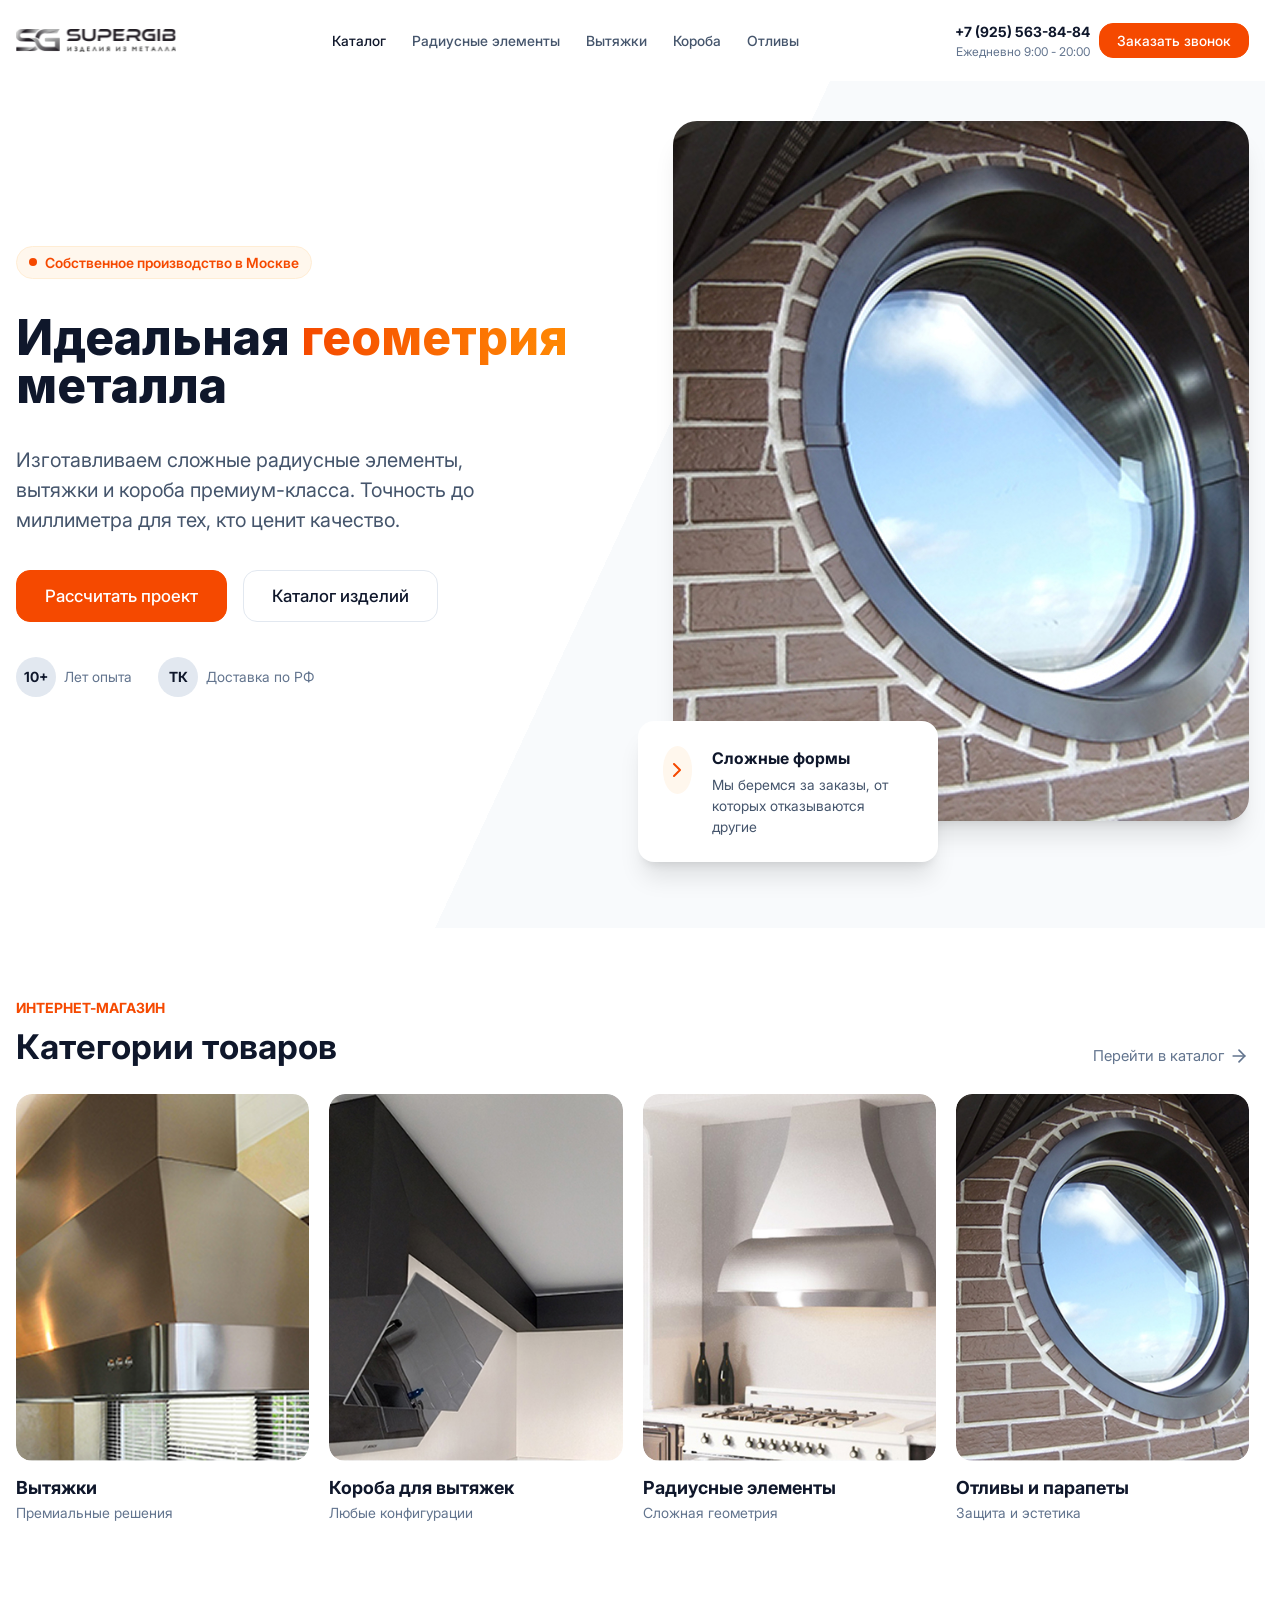
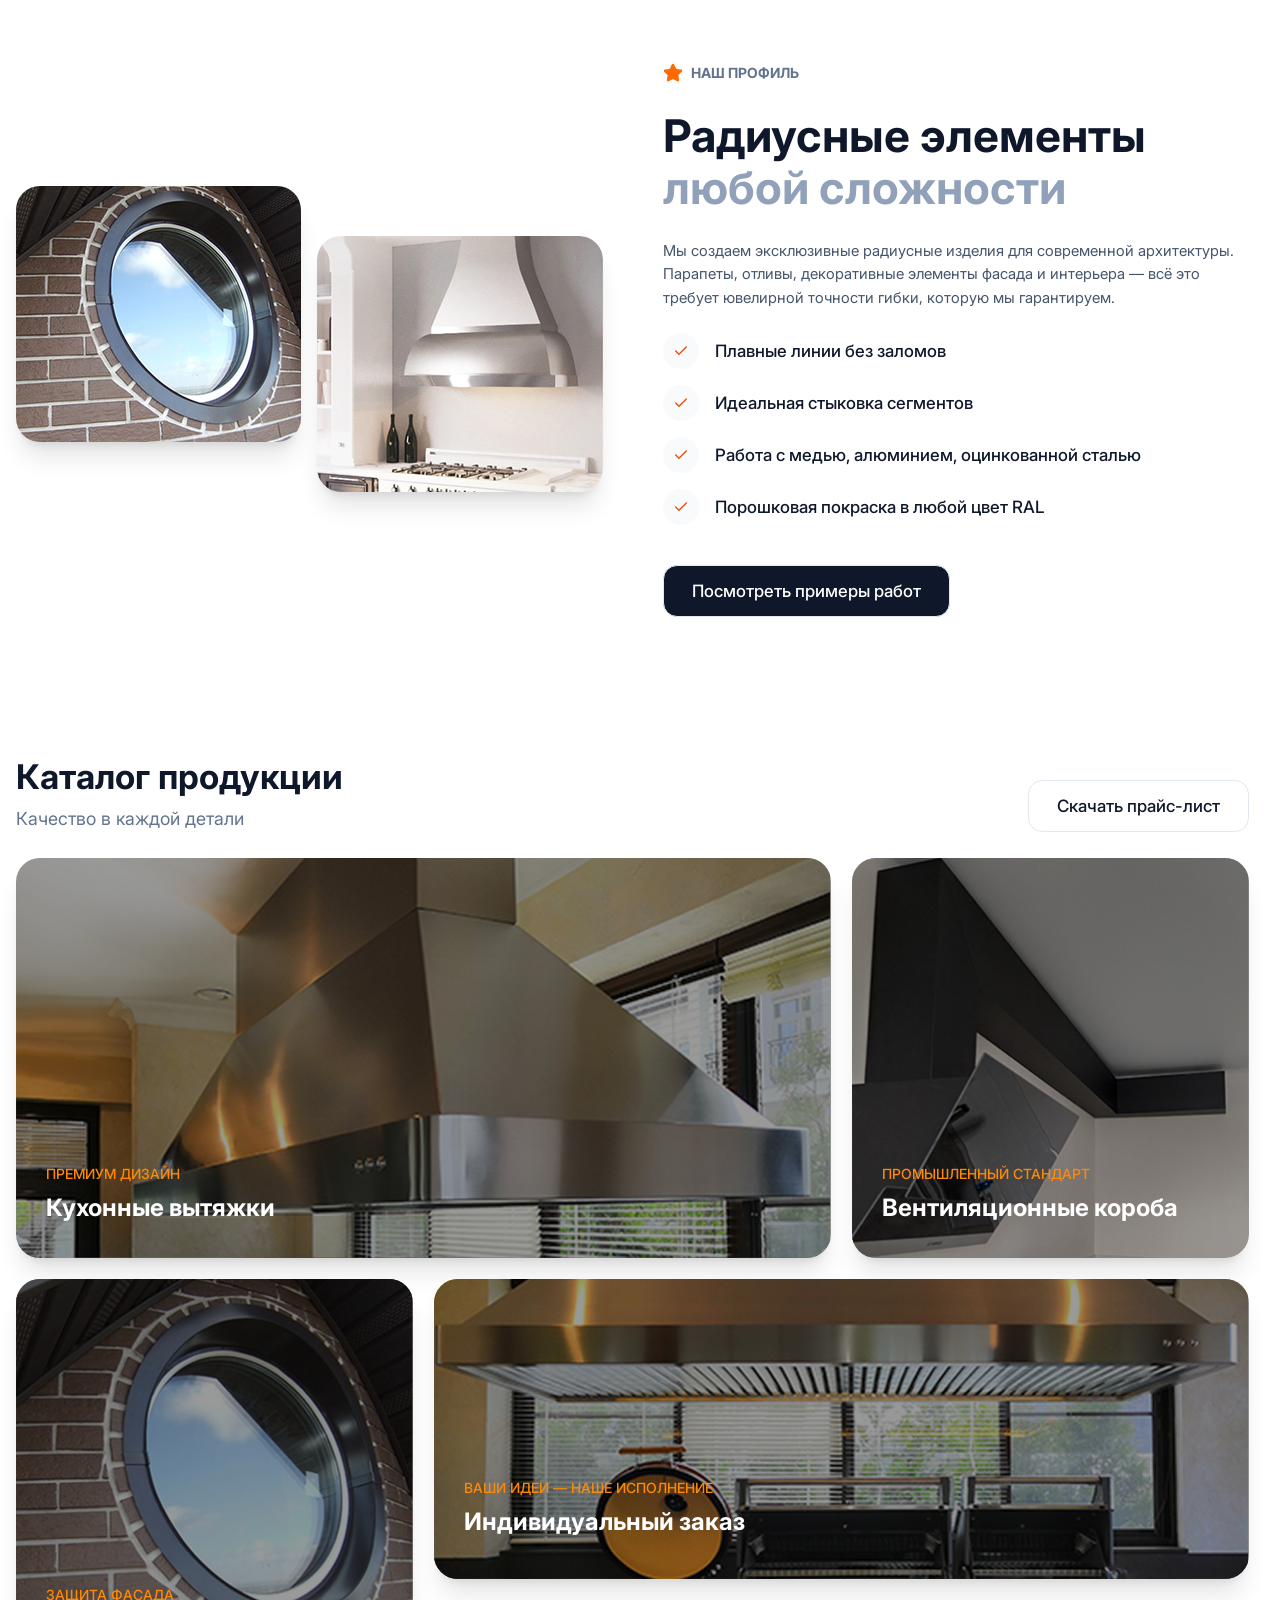
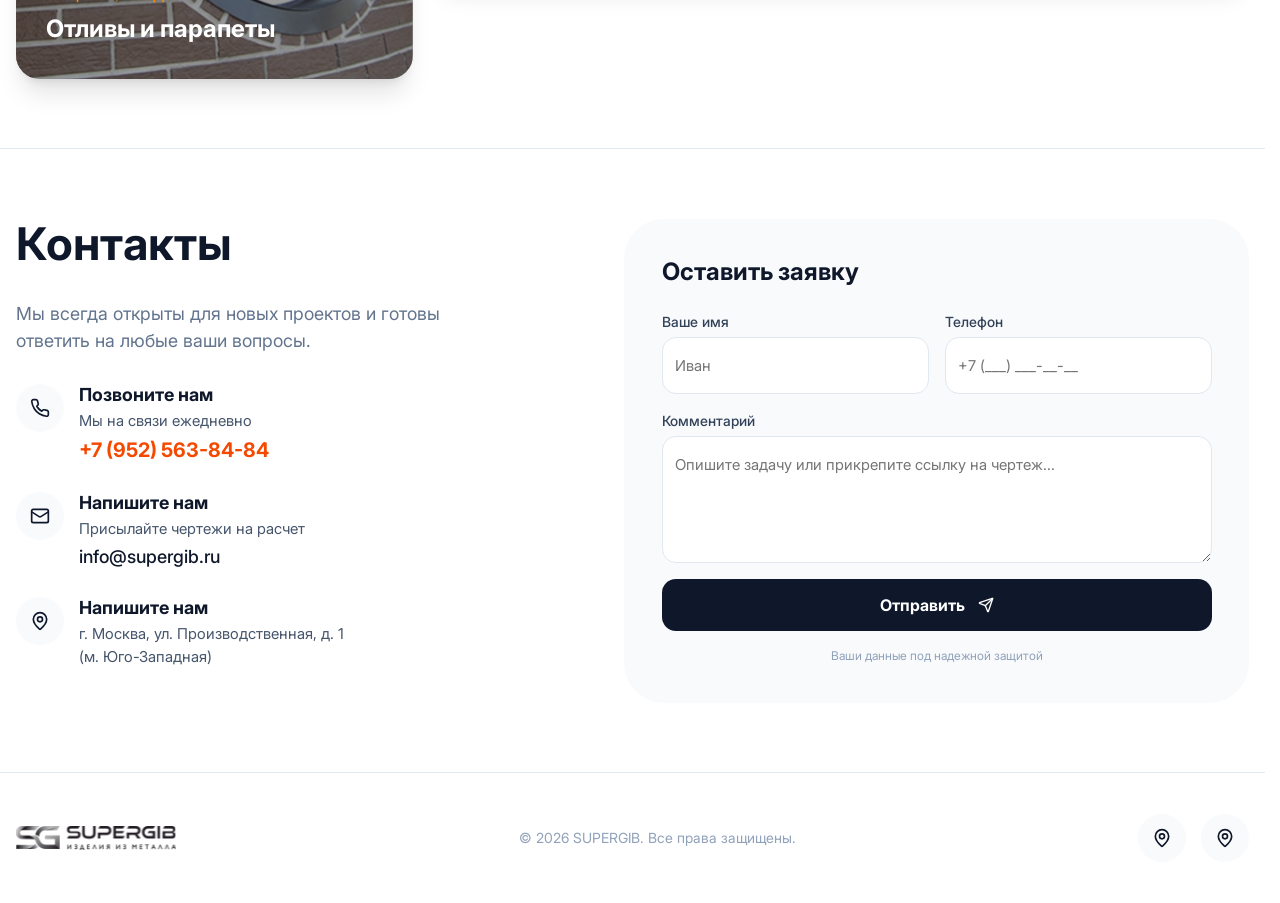
==== index.html @ 4a3f6740 "inisial git" ====
<!doctype html>
<html lang="ru">
  <head>
    <meta charset="UTF-8" />
    <meta name="viewport" content="width=device-width, initial-scale=1.0" />
    <title>SuperGib | Главная</title>

    <link rel="stylesheet" href="./css/main.min.css" />
    <script src="./js/main.js" type="module"></script>
  </head>
  <body>
    <header class="header" data-js-header>
      <div class="header__body">
        <div class="header__body-inner container">
          <a href="/" class="header__logo logo" title="Главная">
            <img
              src="./img/logo.svg"
              alt=""
              class="logo__image"
              width="250"
              height="36"
            />
          </a>
          <a
            class="header__action-phone header__action-phone--logo"
            href="tel:+79255638484"
            >+7 (925) 563-84-84</a
          >

          <div class="header__overlay" data-js-header-overlay>
            <nav class="header__menu">
              <ul class="header__menu-list">
                <li class="header__menu-item">
                  <a href="./index.html" class="header__menu-link is-active"
                    >Каталог</a
                  >
                </li>
                <li class="header__menu-item">
                  <a href="#" class="header__menu-link">Радиусные элементы</a>
                </li>
                <li class="header__menu-item">
                  <a href="#" class="header__menu-link">Вытяжки</a>
                </li>
                <li class="header__menu-item">
                  <a href="#" class="header__menu-link">Короба</a>
                </li>
                <li class="header__menu-item">
                  <a href="#" class="header__menu-link">Отливы</a>
                </li>
              </ul>
            </nav>
            <div class="header__action">
              <div class="header__action-info">
                <a class="header__action-phone" href="tel:+79255638484"
                  >+7 (925) 563-84-84</a
                >
                <div class="header__action-time-work">
                  Ежедневно 9:00 - 20:00
                </div>
              </div>
              <a href="#" class="header__contact-us-link button button--accent"
                >Заказать звонок</a
              >
            </div>
          </div>

          <div class="header__mob-action visible-tablet">
            <a
              href="tel:+79255638484"
              class="header__contact-us-link button button--accent button--phone"
              ><img src="./icons/phone.svg" alt="Позвонить"
            /></a>
            <button
              class="burger-button"
              type="button"
              aria-label="Открыть меню"
              title="Open menu"
              data-js-header-burger-button
            >
              <svg
                class="burger-button__svg"
                width="30"
                height="30"
                viewBox="0 0 100 100"
              >
                <path
                  class="burger-button__line burger-button__line--1"
                  d="M 20,29.000046 H 80.000231 C 80.000231,29.000046 94.498839,28.817352 94.532987,66.711331 94.543142,77.980673 90.966081,81.670246 85.259173,81.668997 79.552261,81.667751 75.000211,74.999942 75.000211,74.999942 L 25.000021,25.000058"
                />
                <path
                  class="burger-button__line burger-button__line--2"
                  d="M 20,50 H 80"
                />
                <path
                  class="burger-button__line burger-button__line--3"
                  d="M 20,70.999954 H 80.000231 C 80.000231,70.999954 94.498839,71.182648 94.532987,33.288669 94.543142,22.019327 90.966081,18.329754 85.259173,18.331003 79.552261,18.332249 75.000211,25.000058 75.000211,25.000058 L 25.000021,74.999942"
                />
              </svg>
            </button>
          </div>
        </div>
      </div>
    </header>

    <main>
      <section class="hero" aria-labelledby="hero-title">
        <div class="hero__inner container">
          <div class="hero__body" data-animate="fade-up" data-delay="100">
            <div class="hero__badge badge badge--circl">
              Собственное производство в Москве
            </div>
            <h1 id="hero-title" class="hero-title">
              Идеальная <span class="liner-gradient">геометрия</span> металла
            </h1>
            <div class="hero__description">
              <p>
                Изготавливаем сложные радиусные элементы, вытяжки и короба
                премиум-класса. Точность до миллиметра для тех, кто ценит
                качество.
              </p>
            </div>
            <div class="hero__action">
              <a href="/" class="button button--accent">Рассчитать проект</a>
              <a href="/" class="button">Каталог изделий</a>
            </div>
            <div class="hero__bottom metrics">
              <ul class="metrics__list">
                <li class="metrics__item">
                  <div class="metrics__nums">10+</div>
                  <div class="metrics__text">Лет опыта</div>
                </li>
                <li class="metrics__item">
                  <div class="metrics__nums">ТК</div>
                  <div class="metrics__text">Доставка по РФ</div>
                </li>
              </ul>
            </div>
          </div>
          <div class="hero__img-block" data-animate="fade" data-delay="200">
            <img
              class="hero__img"
              src="./img/hero-img.jpg"
              alt=""
              width="704"
              height="700"
            />
            <div class="hero__img-block-info">
              <div class="icon">
                <img
                  src="./icons/arrow-right-accent.svg"
                  class="icon__img"
                  alt=""
                  width="8"
                  height="8"
                  loading="lazy"
                />
              </div>
              <div class="hero__img-block-text">
                <div class="hero__img-block-title h6">Сложные формы</div>
                <div class="hero__img-block-description">
                  Мы беремся за заказы, от которых отказываются другие
                </div>
              </div>
            </div>
          </div>
        </div>
      </section>

      <section
        class="section category container"
        aria-labelledby="category-title"
      >
        <header class="section__header">
          <div class="section__head">
            <div class="section__sub-title">Интернет-магазин</div>
            <h2 class="section__title h3" id="category-title">
              Категории товаров
            </h2>
          </div>
          <div class="section__actions">
            <a class="section__link" href="/">Перейти в каталог</a>
          </div>
        </header>
        <div class="section__body">
          <ul class="category__list grid grid--cols-4">
            <li class="category__item" data-animate="fade-up" data-delay="0">
              <a class="card-category" href="/">
                <div class="card-category__image-wrapper">
                  <img
                    src="./img/category/vitujka.jpg"
                    alt=""
                    width="380"
                    height="443"
                    loading="lazy"
                    decoding="async"
                    class="card-category__image"
                  />
                  <div class="icon icon--color-white card-category__arrow">
                    <img
                      src="/icons/arrow-right.svg"
                      width="20"
                      height="20"
                      alt=""
                      loading="lazy"
                      decoding="async"
                    />
                  </div>
                </div>

                <h3 class="card-category__title h5">Вытяжки</h3>
                <div class="card-category__description">
                  Премиальные решения
                </div>
              </a>
            </li>
            <li class="category__item" data-animate="fade-up" data-delay="100">
              <a href="/" class="card-category">
                <div class="card-category__image-wrapper">
                  <img
                    src="./img/category/korob.jpg"
                    alt=""
                    width="380"
                    height="443"
                    loading="lazy"
                    decoding="async"
                    class="card-category__image"
                  />
                  <div class="icon icon--color-white card-category__arrow">
                    <img
                      src="/icons/arrow-right.svg"
                      width="20"
                      height="20"
                      alt=""
                      loading="lazy"
                      decoding="async"
                    />
                  </div>
                </div>

                <h3 class="card-category__title h5">Короба для вытяжек</h3>
                <div class="card-category__description">Любые конфигурации</div>
              </a>
            </li>
            <li class="category__item" data-animate="fade-up" data-delay="200">
              <a href="/" class="card-category">
                <div class="card-category__image-wrapper">
                  <img
                    src="./img/category/radius-element.jpg"
                    alt=""
                    width="380"
                    height="443"
                    loading="lazy"
                    decoding="async"
                    class="card-category__image"
                  />
                  <div class="icon icon--color-white card-category__arrow">
                    <img
                      src="/icons/arrow-right.svg"
                      width="20"
                      height="20"
                      alt=""
                      loading="lazy"
                      decoding="async"
                    />
                  </div>
                </div>

                <h3 class="card-category__title h5">Радиусные элементы</h3>
                <div class="card-category__description">Сложная геометрия</div>
              </a>
            </li>
            <li class="category__item" data-animate="fade-up" data-delay="300">
              <a class="card-category" href="/">
                <div class="card-category__image-wrapper">
                  <img
                    src="./img/category/otlivi.jpg"
                    alt=""
                    width="380"
                    height="443"
                    loading="lazy"
                    decoding="async"
                    class="card-category__image"
                  />
                  <div class="icon icon--color-white card-category__arrow">
                    <img
                      src="/icons/arrow-right.svg"
                      width="20"
                      height="20"
                      alt=""
                      loading="lazy"
                      decoding="async"
                    />
                  </div>
                </div>
                <h3 class="card-category__title h5">Отливы и парапеты</h3>
                <div class="card-category__description">Защита и эстетика</div>
              </a>
            </li>
          </ul>
        </div>
      </section>

      <section class="section profil" aria-labelledby="profil-title">
        <div class="profil__inner container">
          <div class="profil__block-photo">
            <div class="profil__wrap-image">
              <img
                data-animate="fade"
                data-delay="300"
                class="profil__image"
                src="/img/profil/image-1.jpg"
                width="344"
                height="256"
                loading="lazy"
                decoding="async"
                alt=""
              />
              <img
                data-animate="fade"
                data-delay="400"
                class="profil__image"
                src="/img/profil/image-2.jpg"
                width="344"
                height="256"
                loading="lazy"
                decoding="async"
                alt=""
              />
            </div>
          </div>
          <div class="profil__body" data-animate="fade-right" data-delay="200">
            <div class="section__head">
              <div
                class="section__sub-title section__sub-title--gray section__sub-title--padding-bottom-20"
              >
                <div class="icon icon--color-transparent">
                  <img
                    src="./icons/star-accent.svg"
                    alt=""
                    width="20"
                    height="20"
                    loading="lazy"
                  />
                </div>
                Наш профиль
              </div>
              <h2 class="section__title" id="profil-title">
                Радиусные элементы
                <span class="color-gray">любой сложности</span>
              </h2>
            </div>
            <div class="profil__content">
              <p>
                Мы создаем эксклюзивные радиусные изделия для современной
                архитектуры. Парапеты, отливы, декоративные элементы фасада и
                интерьера — всё это требует ювелирной точности гибки, которую мы
                гарантируем.
              </p>
              <ul class="list list--check-mark">
                <li class="list__item">
                  <div class="icon icon--color-gray icon--width-36">
                    <svg
                      width="16"
                      height="16"
                      viewBox="0 0 16 16"
                      fill="none"
                      xmlns="http://www.w3.org/2000/svg"
                    >
                      <path
                        d="M13.3333 4L5.99996 11.3333L2.66663 8"
                        stroke-width="1.33333"
                        stroke-linecap="round"
                        stroke-linejoin="round"
                      />
                    </svg>
                  </div>
                  Плавные линии без заломов
                </li>
                <li class="list__item">
                  <div class="icon icon--color-gray icon--width-36">
                    <svg
                      width="16"
                      height="16"
                      viewBox="0 0 16 16"
                      fill="none"
                      xmlns="http://www.w3.org/2000/svg"
                    >
                      <path
                        d="M13.3333 4L5.99996 11.3333L2.66663 8"
                        stroke-width="1.33333"
                        stroke-linecap="round"
                        stroke-linejoin="round"
                      />
                    </svg>
                  </div>
                  Идеальная стыковка сегментов
                </li>
                <li class="list__item">
                  <div class="icon icon--color-gray icon--width-36">
                    <svg
                      width="16"
                      height="16"
                      viewBox="0 0 16 16"
                      fill="none"
                      xmlns="http://www.w3.org/2000/svg"
                    >
                      <path
                        d="M13.3333 4L5.99996 11.3333L2.66663 8"
                        stroke-width="1.33333"
                        stroke-linecap="round"
                        stroke-linejoin="round"
                      />
                    </svg>
                  </div>
                  Работа с медью, алюминием, оцинкованной сталью
                </li>
                <li class="list__item">
                  <div class="icon icon--color-gray icon--width-36">
                    <svg
                      width="16"
                      height="16"
                      viewBox="0 0 16 16"
                      fill="none"
                      xmlns="http://www.w3.org/2000/svg"
                    >
                      <path
                        d="M13.3333 4L5.99996 11.3333L2.66663 8"
                        stroke-width="1.33333"
                        stroke-linecap="round"
                        stroke-linejoin="round"
                      />
                    </svg>
                  </div>
                  Порошковая покраска в любой цвет RAL
                </li>
              </ul>
            </div>
            <div class="profil__action">
              <a href="/catalog" class="button button--gray"
                >Посмотреть примеры работ</a
              >
            </div>
          </div>
        </div>
      </section>

      <section class="section container" aria-labelledby="catalog-title">
        <header class="section__header">
          <div class="section__head">
            <h2 class="section__title h3" id="catalog-title">
              Каталог продукции
            </h2>
            <div class="section__description">
              <p>Качество в каждой детали</p>
            </div>
          </div>
          <div class="section__actions">
            <a href="/" class="button">Скачать прайс-лист</a>
          </div>
        </header>
        <div class="section__body catalog">
          <ul class="catalog__list">
            <li
              class="catalog__item catalog__item-bl-1"
              style="background-image: url(./img/catalog/image-1.jpg)"
              data-animate="fade-up"
              data-delay="100"
            >
              <a href="/" class="catalog__link">
                <div class="catalog__sub-title">Премиум дизайн</div>
                <h3 class="catalog__title h4">Кухонные вытяжки</h3>
                <p class="catalog__description">
                  Индивидуальное изготовление под стиль вашей кухни. Любые
                  размеры и формы.
                </p>
              </a>
              <div class="icon icon--color-white catalog__arrow">
                <img
                  src="/icons/arrow-up-right.svg"
                  width="12"
                  height="12"
                  alt=""
                  loading="lazy"
                  decoding="async"
                />
              </div>
            </li>
            <li
              class="catalog__item catalog__item-bl-2"
              style="background-image: url(./img/catalog/image-2.jpg)"
              data-animate="fade-up"
              data-delay="200"
            >
              <a href="/" class="catalog__link">
                <div class="catalog__sub-title">Промышленный стандарт</div>
                <h3 class="catalog__title h4">Вентиляционные короба</h3>
                <p class="catalog__description">
                  Герметичные и прочные системы для любых типов помещений.
                </p>
              </a>
              <div class="icon icon--color-white catalog__arrow">
                <img
                  src="/icons/arrow-up-right.svg"
                  width="12"
                  height="12"
                  alt=""
                  loading="lazy"
                  decoding="async"
                />
              </div>
            </li>
            <li
              class="catalog__item catalog__item-bl-3"
              style="background-image: url(./img/catalog/image-3.jpg)"
              data-animate="fade-up"
              data-delay="300"
            >
              <a href="/" class="catalog__link">
                <div class="catalog__sub-title">Защита фасада</div>
                <h3 class="catalog__title h4">Отливы и парапеты</h3>
                <p class="catalog__description">
                  Долговечные решения для защиты оконных проемов и кровельных
                  конструкций.
                </p>
              </a>
              <div class="icon icon--color-white catalog__arrow">
                <img
                  src="/icons/arrow-up-right.svg"
                  width="12"
                  height="12"
                  alt=""
                  loading="lazy"
                  decoding="async"
                />
              </div>
            </li>
            <li
              class="catalog__item catalog__item-bl-4"
              style="background-image: url(./img/catalog/image-4.jpg)"
              data-animate="fade-up"
              data-delay="400"
            >
              <a href="/" class="catalog__link">
                <div class="catalog__sub-title">
                  Ваши идеи — наше исполнение
                </div>
                <h3 class="catalog__title h4">Индивидуальный заказ</h3>
                <p class="catalog__description">
                  Реализуем любые нестандартные изделия по вашим чертежам.
                </p>
              </a>
              <div class="icon icon--color-white catalog__arrow">
                <img
                  src="/icons/arrow-up-right.svg"
                  width="12"
                  height="12"
                  alt=""
                  loading="lazy"
                  decoding="async"
                />
              </div>
            </li>
          </ul>
        </div>
      </section>
    </main>

    <footer class="footer">
      <div class="footer__body">
        <div class="footer__body-inner container">
          <div class="footer__info">
            <h2 class="footer__title">Контакты</h2>
            <div class="footer__description">
              <p>
                Мы всегда открыты для новых проектов и готовы ответить на любые
                ваши вопросы.
              </p>
            </div>
            <div class="footer__contact">
              <ul class="footer__contact-list">
                <li class="footer__contact-item">
                  <div class="icon icon--color-gray">
                    <img
                      src="./icons/footer/icon-1.svg"
                      alt="Телефон"
                      width="20"
                      height="20"
                      loading="lazy"
                    />
                  </div>
                  <div class="footer__contact-item-info">
                    <h3 class="h5 footer__contact-item-title">Позвоните нам</h3>
                    <div class="footer__contact-item-description">
                      Мы на связи ежедневно
                    </div>
                    <a
                      class="footer__contact-item-phone"
                      href="tel:+79525638484"
                      >+7 (952) 563-84-84</a
                    >
                  </div>
                </li>
                <li class="footer__contact-item">
                  <div class="icon icon--color-gray">
                    <img
                      src="./icons/footer/icon-2.svg"
                      alt="Почта"
                      width="20"
                      height="20"
                      loading="lazy"
                    />
                  </div>
                  <div class="footer__contact-item-info">
                    <h3 class="h5 footer__contact-item-title">Напишите нам</h3>
                    <div class="footer__contact-item-description">
                      Присылайте чертежи на расчет
                    </div>
                    <a
                      class="footer__contact-item-email"
                      href="mailto:info@supergib.ru"
                      >info@supergib.ru</a
                    >
                  </div>
                </li>
                <li class="footer__contact-item">
                  <div class="icon icon--color-gray">
                    <img
                      src="./icons/footer/icon-3.svg"
                      alt="Адрес"
                      width="20"
                      height="20"
                      loading="lazy"
                    />
                  </div>
                  <div class="footer__contact-item-info">
                    <h3 class="h5 footer__contact-item-title">Напишите нам</h3>
                    <div class="footer__contact-item-adress">
                      г. Москва, ул. Производственная, д. 1 (м. Юго-Западная)
                    </div>
                  </div>
                </li>
              </ul>
            </div>
          </div>
          <div class="footer__form">
            <form
              class="form form--request"
              action="#"
              method="post"
              novalidate
            >
              <div class="form__inner">
                <h2 class="form__title h4">Оставить заявку</h2>

                <!-- Два поля в ряд -->
                <div class="form__row form__row--cols-2">
                  <div class="form__field">
                    <label class="form__label" for="name">Ваше имя</label>
                    <input
                      class="form__input"
                      type="text"
                      id="name"
                      name="name"
                      placeholder="Иван"
                      autocomplete="name"
                      required
                    />
                  </div>

                  <div class="form__field">
                    <label class="form__label" for="phone">Телефон</label>
                    <input
                      class="form__input"
                      type="tel"
                      id="phone"
                      name="phone"
                      placeholder="+7 (___) ___-__-__"
                      autocomplete="tel"
                      required
                    />
                  </div>
                </div>

                <!-- Комментарий -->
                <div class="form__field">
                  <label class="form__label" for="comment">Комментарий</label>
                  <textarea
                    class="form__textarea"
                    id="comment"
                    name="comment"
                    placeholder="Опишите задачу или прикрепите ссылку на чертеж..."
                    rows="4"
                  ></textarea>
                </div>

                <!-- Кнопка -->
                <div class="form__actions">
                  <button class="form__submit" type="submit">
                    <span>Отправить</span
                    ><img
                      src="/icons/mail.svg"
                      width="16"
                      height="16"
                      loading="lazy"
                      alt="Отправить"
                    />
                  </button>
                </div>

                <!-- Текст под кнопкой -->
                <div class="form__privacy">
                  Ваши данные под надежной защитой
                </div>
              </div>
            </form>
          </div>
        </div>
      </div>
      <div class="footer__bottom">
        <div class="footer__bottom-inner container">
          <a href="/" class="footer__logo logo" title="Главная">
            <img
              src="./img/logo.svg"
              alt=""
              class="logo__image"
              width="250"
              height="36"
            />
          </a>
          <div class="footer__bottom-private">
            <p>© 2026 SUPERGIB. Все права защищены.</p>
          </div>
          <div class="footer__bottom-soc1als">
            <a href="/" class="icon icon--color-gray icon--active">
              <img
                src="./icons/footer/icon-3.svg"
                alt="Адрес"
                width="20"
                height="20"
                loading="lazy"
              />
            </a>
            <a href="/" class="icon icon--color-gray icon--active">
              <img
                src="./icons/footer/icon-3.svg"
                alt="Адрес"
                width="20"
                height="20"
                loading="lazy"
              />
            </a>
          </div>
        </div>
      </div>
    </footer>
  </body>
</html>
---- css/main.min.css ----
*,::before,::after{box-sizing:border-box}:where(ul,ol):where([class]){padding-left:0}body,:where(blockquote,figure):where([class]){margin:0}:where(h1,h2,h3,h4,h5,h6,p,ul,ol,dl):where([class]){margin-block:0}:where(dd[class]){margin-left:0}:where(fieldset[class]){margin-left:0;padding:0;border:none}:where(ul[class]){list-style:none}:where(address[class]){font-style:normal}p{--paragraphMarginBottom: 24px;margin-block:0}p:where(:not([class]):not(:last-child)){margin-bottom:var(--paragraphMarginBottom)}img,video{display:block;max-width:100%;height:auto}input,textarea,select,button{font:inherit}html{height:100%;scrollbar-gutter:stable}html,:has(:target){scroll-behavior:smooth}body{min-height:100%;line-height:1.5}a:where([class]){display:inline-flex}button,label{cursor:pointer}:where([fill]:not([fill=none],[fill^=url])){fill:currentColor}:where([stroke]:not([stroke=none],[stroke^=url])){stroke:currentColor}svg *{transition-property:fill,stroke}:where(table){border-collapse:collapse;border-color:currentColor}@media(prefers-reduced-motion: reduce){*,::before,::after{animation-duration:.01ms !important;animation-iteration-count:1 !important;transition-duration:.01ms !important;scroll-behavior:auto !important}}@font-face{font-family:"Inter";src:url("../fonts/Inter-Regular.woff2") format("woff2");font-weight:400;font-style:normal;font-display:swap}@font-face{font-family:"Inter";src:url("../fonts/Inter-Medium.woff2") format("woff2");font-weight:500;font-style:normal;font-display:swap}@font-face{font-family:"Inter";src:url("../fonts/Inter-SemiBold.woff2") format("woff2");font-weight:600;font-style:normal;font-display:swap}@font-face{font-family:"Inter";src:url("../fonts/Inter-Bold.woff2") format("woff2");font-weight:700;font-style:normal;font-display:swap}@font-face{font-family:"Inter";src:url("../fonts//Inter-ExtraBold.woff2") format("woff2");font-weight:800;font-style:normal;font-display:swap}:root{--color-white: #ffffff;--color-accent: #f54900;--color-orange-10: #ca3500;--color-orange-25: #ff8904;--color-orange-30: #ffedd4;--color-orange-50: #fff7ed;--color-gray-10: #0f172b;--color-gray-20: #314158;--color-gray-30: #45556c;--color-gray-40: #62748e;--color-gray-50: #90a1b9;--color-gray-70: #e2e8f0;--color-gray-80: #f8fafc;--border: 0.0625rem solid var(--color-gray-70);--border-dark: 0.0625rem solid var(--color-gray-20);--border-radius-l: 2.5rem;--border-radius-m: 1.5rem;--border-radius-s: 1rem;--border-radius-x: 0.875rem;--shadow: 0 0.5rem 0.625rem -0.375rem rgba(0, 0, 0, 0.1), 0 1.25rem 1.5625rem -0.3125rem rgba(0, 0, 0, 0.1);--font-family-base: "Inter", sans-serif;--container-width: clamp(80rem, 0rem + 100vw, 100rem);--container-padding-x: 1rem;--section-padding-block: clamp(2.5rem, 1.694214876rem + 3.305785124vw, 5rem);--transition-duration: 0.2s;--transition-duration-longer: 0.4s}.container{max-width:calc(var(--container-width) + var(--container-padding-x)*2);margin-inline:auto;padding-inline:var(--container-padding-x)}.visually-hidden{position:absolute !important;width:1px !important;height:1px !important;margin:-1px !important;border:0 !important;padding:0 !important;white-space:nowrap !important;clip-path:inset(100%) !important;clip:rect(0 0 0 0) !important;overflow:hidden !important}@media(width <= 47.99875rem){.hidden-mobile{display:none !important}}@media(width <= 30.06125rem){.hidden-mobile-s{display:none !important}}@media(width > 47.99875rem){.visible-mobile{display:none !important}}@media(width <= 63.99875rem){.hidden-tablet{display:none !important}}@media(width > 63.99875rem){.visible-tablet{display:none !important}}@media(width <= 90.06125rem){.hidden-laptop{display:none !important}}@media(width > 90.06125rem){.visible-laptop{display:none !important}}.liner-gradient{background:linear-gradient(90deg, var(--color-accent), var(--color-orange-25));-webkit-background-clip:text;-webkit-text-fill-color:rgba(0,0,0,0)}.color-gray{color:var(--color-gray-50)}html.is-lock{overflow:hidden}body{font-size:clamp(0.875rem,0.8347107438rem + 0.1652892562vw,1rem);display:flex;flex-direction:column;font-family:var(--font-family-base);color:var(--color-gray-30);background-color:var(--color-white)}main{flex-grow:1}h1,.h1,h2,.h2,h3,.h3,h4,.h4,h5,.h5,h6,.h6{color:var(--color-gray-10);font-weight:700}h1,.h1{font-size:clamp(3rem,-3rem + 7.5vw,4.5rem);font-weight:800;line-height:1}h2,.h2{font-size:clamp(2.25rem,2.0082644628rem + 0.9917355372vw,3rem);line-height:1.15}h3,.h3{font-size:clamp(1.875rem,1.7541322314rem + 0.4958677686vw,2.25rem);line-height:1.2}h4,.h4{font-size:1.5rem;line-height:1.3}h5,.h5{font-size:1.125rem}h6,.h6{font-size:1rem}a,button,label,input,textarea,select,svg *{transition-duration:var(--transition-duration)}a{color:inherit}@media(any-hover: hover){a:hover{color:var(--color-accent)}}@media(any-hover: none){a:active{color:var(--color-accent)}}a[class]{text-decoration:none}:focus-visible{outline:0.125rem dashed var(--color-gray-30);outline-offset:0.25rem;transition-duration:0s !important}[data-animate]{opacity:0;transform:var(--anim-transform, translateY(0));transition:opacity .6s ease,transform .6s ease}[data-animate].is-animated{opacity:1;transform:translate(0, 0)}[data-animate=fade-up]{--anim-transform: translateY(40px)}[data-animate=fade-down]{--anim-transform: translateY(-40px)}[data-animate=fade-left]{--anim-transform: translateX(-40px)}[data-animate=fade-right]{--anim-transform: translateX(40px)}@media(width <= 47.99875rem){[data-animate]{--anim-transform: translateY(40px);transition-duration:.5s}}.icon{--size: 3rem;display:inline-flex;justify-content:center;align-items:center;-moz-column-gap:0.625rem;column-gap:0.625rem;background-color:var(--color-orange-50);border-radius:50%;padding:0.3125rem;aspect-ratio:1;transition-duration:var(--transition-duration);width:var(--size);height:var(--size)}.icon--width-32{--size: 2rem}.icon--width-36{--size: 2.25rem}.icon--width-48{--size: 3rem}.icon--width-56{--size: 3.5rem}.icon--color-gray{background-color:var(--color-gray-80)}.icon--color-white{background-color:var(--color-white)}.icon--color-transparent{background-color:rgba(0,0,0,0);padding:0;--size: 1.25rem;margin-right:0.5rem}@media(any-hover: hover){.icon--active:hover{background-color:var(--color-orange-30)}}@media(any-hover: none){.icon--active:active{background-color:var(--color-orange-30)}}.icon--cub{border-radius:var(--border-radius-s)}.icon__img{flex-shrink:0}.logo{max-width:clamp(10rem,-12.5rem + 28.125vw,15.625rem)}.button{display:inline-flex;justify-content:center;min-width:9.375rem;font-size:clamp(1rem,0.9597107438rem + 0.1652892562vw,1.125rem);font-weight:500;padding:clamp(0.75rem,0.25rem + 0.625vw,0.875rem) clamp(1.75rem,0.75rem + 1.25vw,2rem);color:var(--color-gray-10);background-color:var(--color-white);white-space:nowrap;border:var(--border);border-radius:var(--border-radius-x);cursor:pointer}@media(width <= 30.06125rem){.button{width:100%}}@media(any-hover: hover){.button:hover{color:var(--color-accent);background-color:var(--color-gray-80)}}@media(any-hover: none){.button:active{color:var(--color-accent);background-color:var(--color-gray-80)}}.button--accent{color:var(--color-white);background-color:var(--color-accent);border-color:var(--color-accent)}@media(any-hover: hover){.button--accent:hover{color:var(--color-white);background-color:var(--color-orange-10)}}@media(any-hover: none){.button--accent:active{color:var(--color-white);background-color:var(--color-orange-10)}}.button--gray{color:var(--color-white);background-color:var(--color-gray-10)}@media(any-hover: hover){.button--gray:hover{color:var(--color-white);background-color:var(--color-gray-20)}}@media(any-hover: none){.button--gray:active{color:var(--color-white);background-color:var(--color-gray-20)}}.button--phone{width:2.5rem;height:2.5rem;display:flex;justify-content:center;align-items:center;display:none;min-width:unset;border-radius:50%;padding:0.3125rem !important}@media(width <= 30.06125rem){.button--phone{display:flex}}.button--phone img{width:1.25rem;height:1.25rem}@media(any-hover: hover){.button--phone:hover{background-color:var(--color-accent);border-color:var(--color-accent);scale:1.1}}@media(any-hover: none){.button--phone:active{background-color:var(--color-accent);border-color:var(--color-accent);scale:1.1}}.burger-button{width:2.75rem;height:2.75rem;display:inline-flex;justify-content:center;align-items:center;padding:0;border:none;background-color:rgba(0,0,0,0);z-index:100}.burger-button.is-active .burger-button__line{stroke-dasharray:90 207;stroke-dashoffset:-134}.burger-button.is-active .burger-button__line--2{stroke-dasharray:1 60;stroke-dashoffset:-30}.burger-button:not(.is-active) .burger-button__line--3{stroke-dasharray:30 207;stroke-dashoffset:-30}.burger-button__line{fill:none;stroke:#000;stroke-width:6;stroke-linecap:round;stroke-dasharray:60 207;transition:stroke-dasharray .4s cubic-bezier(0.4, 0, 0.2, 1),stroke-dashoffset .4s cubic-bezier(0.4, 0, 0.2, 1)}.burger-button__line--2{stroke-dasharray:60 60}.header{--headerPaddingBlock: 1.25rem;position:sticky;z-index:100;top:0;animation-name:scrolling-header;animation-fill-mode:both;animation-timeline:scroll();animation-range:6.25rem 12.5rem}@keyframes scrolling-header{to{box-shadow:0 0 1rem 0 var(--color-gray-50);--headerPaddingBlock: 0.625rem}}.header__body{padding-block:var(--headerPaddingBlock);background-color:var(--color-white);transition-duration:var(--transition-duration)}@media(width <= 47.99875rem){.header__body{--headerPaddingBlock: 0.625rem}}.header__body-inner{display:flex;justify-content:space-between;align-items:center;-moz-column-gap:1rem;column-gap:1rem}@media(width > 63.99875rem){.header__overlay{display:contents}}@media(width <= 63.99875rem){.header__overlay{position:fixed;inset:0;display:flex;flex-direction:column;justify-content:center;row-gap:3rem;padding:1rem;background-color:var(--color-white);transition-duration:var(--transition-duration)}.header__overlay:not(.is-active){opacity:0;visibility:hidden;translate:100%}}@media(width <= 63.99875rem){.header__menu{overflow-y:auto}}.header__menu-list{display:flex;align-items:center;-moz-column-gap:0.125rem;column-gap:0.125rem}@media(width <= 63.99875rem){.header__menu-list{flex-direction:column;row-gap:0.625rem}}.header__menu-link{padding:0.625rem 1.25rem;font-size:0.875rem;font-weight:500;color:var(--color-gray-30)}@media(width <= 90.06125rem){.header__menu-link{padding:0.5rem 0.75rem}}.header__menu-link.is-active{color:var(--color-gray-10);pointer-events:none}.header__action{display:flex;align-items:center;-moz-column-gap:0.5625rem;column-gap:0.5625rem}@media(width <= 63.99875rem){.header__action{display:flex;flex-direction:column;row-gap:0.75rem}}.header__action-info{text-align:right}@media(width <= 63.99875rem){.header__action-info{display:none}}@media(width <= 63.99875rem){.header__action-info{display:flex;flex-direction:column}}.header__action-phone{color:var(--color-gray-10);font-size:clamp(0.875rem,0.375rem + 0.625vw,1rem);font-weight:700}.header__action-time-work{color:var(--color-gray-40);font-size:0.75rem}.header__contact-us-link{font-size:0.875rem;padding:clamp(0.375rem,-0.125rem + 0.625vw,0.5rem) clamp(1rem,3rem + -2.5vw,0.5rem)}@media(width <= 47.99875rem){.header__contact-us-link{max-width:13.75rem;align-self:center}}.header__mob-action{display:flex;-moz-column-gap:1.25rem;column-gap:1.25rem}.header__action-phone--logo{display:none}@media(width <= 63.99875rem){.header__action-phone--logo{display:block}}@media(width <= 30.06125rem){.header__action-phone--logo{display:none}}.footer{border-top:var(--border);padding-top:var(--section-padding-block);display:grid;row-gap:var(--section-padding-block)}.footer__body-inner{display:grid;grid-template-columns:repeat(2, 1fr);-moz-column-gap:4.0625rem;column-gap:4.0625rem}@media(width <= 63.99875rem){.footer__body-inner{grid-template-columns:1fr;row-gap:2.5rem}}.footer__info{display:flex;flex-direction:column;row-gap:1.875rem}.footer__description{max-width:28.125rem;font-size:18px;color:var(--color-gray-40)}.footer__contact-list{display:grid;row-gap:clamp(1.25rem,1.048553719rem + 0.826446281vw,1.875rem)}.footer__contact-item{display:flex;-moz-column-gap:0.9375rem;column-gap:0.9375rem}.footer__contact-item-phone{font-size:1.25rem;font-weight:700;color:var(--color-accent)}@media(any-hover: hover){.footer__contact-item-phone:hover{color:var(--color-orange-10)}}@media(any-hover: none){.footer__contact-item-phone:active{color:var(--color-orange-10)}}.footer__contact-item-email{font-weight:500;font-size:1.125rem;color:var(--color-gray-10)}.footer__contact-item-description,.footer__contact-item-adress{max-width:16.875rem}.footer__contact-item-info{display:grid;row-gap:0.1875rem}.footer__bottom{border-top:var(--border);padding-block:clamp(1.875rem,1.5728305785rem + 1.2396694215vw,2.8125rem)}.footer__bottom-inner{display:flex;align-items:center;justify-content:space-between}@media(width <= 47.99875rem){.footer__bottom-inner{flex-direction:column;text-align:center;row-gap:1.25rem}}.footer__bottom-private{font-size:0.875rem;color:var(--color-gray-50)}.footer__bottom-soc1als{display:flex;-moz-column-gap:0.9375rem;column-gap:0.9375rem}.hero{background:linear-gradient(115deg, var(--color-white) 50%, var(--color-gray-80) 50%)}@media(width <= 47.99875rem){.hero{min-height:40rem}}.hero__inner{display:grid;grid-template-columns:repeat(2, 1fr);-moz-column-gap:5rem;column-gap:5rem;padding-top:clamp(2.5rem,-7.5rem + 12.5vw,5rem);padding-bottom:clamp(4.375rem,3.367768595rem + 4.132231405vw,7.5rem)}@media(width <= 63.99875rem){.hero__inner{grid-template-columns:1fr;row-gap:2.8125rem}}.hero__body{display:flex;flex-direction:column;row-gap:2.1875rem;justify-content:center}@media(width <= 63.99875rem){.hero__body{max-width:32.5rem;margin:0 auto}}.hero__description{font-size:1.25rem;max-width:32.5rem}.hero__action{display:flex;gap:1rem;flex-wrap:wrap}.hero__img-block{position:relative}@media(width <= 63.99875rem){.hero__img-block{margin:0 auto}}.hero__img{border-radius:var(--border-radius-m);box-shadow:var(--shadow);overflow:hidden;height:43.75rem;-o-object-fit:cover;object-fit:cover}@media(width <= 63.99875rem){.hero__img{height:auto;aspect-ratio:1/1}}.hero__img-block-info{position:absolute;left:-2.1875rem;top:calc(100% + -6.25rem);display:flex;-moz-column-gap:1.25rem;column-gap:1.25rem;background-color:var(--color-white);padding:1.5625rem;max-width:18.75rem;border-radius:var(--border-radius-s);box-shadow:var(--shadow)}@media(width <= 63.99875rem){.hero__img-block-info{left:0;right:0;margin:auto}}.hero__img-block-text{display:grid;font-size:0.875rem;row-gap:0.25rem}.badge{display:flex;-moz-column-gap:0.5rem;column-gap:0.5rem;align-items:center;align-self:start;padding:0.3125rem 0.75rem;color:var(--color-accent);font-size:0.875rem;font-weight:600;border:0.0625rem solid var(--color-orange-30);border-radius:var(--border-radius-m);background-color:var(--color-orange-50)}.badge--circl::before{content:"";width:0.5rem;height:0.5rem;border-radius:var(--border-radius-l);background-color:var(--color-accent)}.metrics__list{display:flex;align-items:center;gap:clamp(0.9375rem,0.6353305785rem + 1.2396694215vw,1.875rem)}.metrics__item{display:flex;align-items:center;-moz-column-gap:0.5rem;column-gap:0.5rem}.metrics__nums{width:2.5rem;height:2.5rem;display:flex;justify-content:center;align-items:center;font-size:0.875rem;font-weight:700;color:var(--color-gray-10);background-color:var(--color-gray-70);border-radius:var(--border-radius-l)}.metrics__text{font-size:0.875rem;font-weight:500px;color:var(--color-gray-40)}.form{padding:clamp(1.875rem,1.673553719rem + 0.826446281vw,2.5rem);background-color:var(--color-gray-80);border-radius:var(--border-radius-l)}@media(width <= 63.99875rem){.form{border-radius:var(--border-radius-m)}}@media(width <= 47.99875rem){.form{border-radius:var(--border-radius-s)}}.form__inner{display:grid;row-gap:1rem}.form__title{margin-bottom:0.5rem}.form__row{--column: 1;display:grid;grid-template-columns:repeat(var(--column), 1fr)}.form__row--cols-2{--column: 2;-moz-column-gap:1rem;column-gap:1rem}@media(width <= 47.99875rem){.form__row--cols-2{--column: 1;row-gap:1rem}}.form__field{display:grid;row-gap:0.3125rem}.form__label{font-size:0.875rem;font-weight:500;color:var(--color-gray-20)}.form__input,.form__textarea{border:var(--border);border-radius:var(--border-radius-x);padding:1rem 0.75rem}.form__textarea{width:100%}.form__submit{display:flex;align-items:center;justify-content:center;-moz-column-gap:0.8125rem;column-gap:0.8125rem;flex-wrap:nowrap;background-color:var(--color-gray-10);color:var(--color-white);font-weight:700;font-size:clamp(1rem,0.5rem + 0.625vw,1.125rem);border:none;width:100%;border-radius:var(--border-radius-x);padding-block:0.875rem}@media(any-hover: hover){.form__submit:hover{background-color:var(--color-gray-20)}}@media(any-hover: none){.form__submit:active{background-color:var(--color-gray-20)}}.form__privacy{color:var(--color-gray-50);font-size:0.75rem;text-align:center}.section{padding-block:var(--section-padding-block)}.section__header{margin-bottom:clamp(1.625rem,-3.875rem + 6.875vw,3rem)}.section__header:has(.section__actions){display:flex;justify-content:space-between;gap:1rem;flex-wrap:wrap}.section__head{display:grid;row-gap:0.5rem;align-items:end}.section__sub-title{display:flex;align-items:center;text-transform:uppercase;font-size:0.875rem;font-weight:700;color:var(--color-accent)}.section__sub-title--gray{color:var(--color-gray-40)}.section__sub-title--padding-bottom-20{padding-bottom:1.25rem}.section__description{font-size:1.125rem;color:var(--color-gray-40)}.section__actions{align-self:end}.section__link{display:flex;align-items:center;-moz-column-gap:0.3125rem;column-gap:0.3125rem;color:var(--color-gray-40)}.section__link::after{width:1.25rem;height:1.25rem;content:"";background-image:url("../../icons/arrow-right.svg");background-repeat:no-repeat}.card-category{display:grid;align-items:center}.card-category__image-wrapper{position:relative;border-radius:var(--border-radius-s);overflow:hidden;margin-bottom:1rem}.card-category__arrow{position:absolute;right:0.9375rem;bottom:-3.4375rem;opacity:0;transition:bottom var(--transition-duration-longer) ease,opacity var(--transition-duration-longer) ease,filter var(--transition-duration-longer) ease}@media(any-hover: hover){.card-category:hover .card-category__image{transform:scale(1.05);filter:brightness(85%)}.card-category:hover .card-category__title{color:var(--color-accent)}.card-category:hover .card-category__arrow{bottom:0.9375rem;opacity:1}}@media(any-hover: none){.card-category:active .card-category__image{transform:scale(1.05);filter:brightness(85%)}.card-category:active .card-category__title{color:var(--color-accent)}.card-category:active .card-category__arrow{bottom:0.9375rem;opacity:1}}.card-category__image{border-radius:var(--border-radius-s);width:100%;height:auto;display:block;-o-object-fit:cover;object-fit:cover;transition:transform var(--transition-duration-longer) ease,filter var(--transition-duration-longer) ease}@media(width <= 47.99875rem){.card-category__image{aspect-ratio:2/1.5}}.card-category__title{margin-bottom:0.25rem;transition-duration:var(--transition-duration-longer)}.card-category__description{font-size:0.875rem;color:var(--color-gray-40)}.grid{--cols: 1;display:grid;grid-template-columns:repeat(var(--cols), 1fr);gap:clamp(1.25rem,0rem + 1.5625vw,1.5625rem)}.grid--cols-2{--cols: 2}.grid--cols-3{--cols: 3}@media(width <= 63.99875rem){.grid--cols-3{--cols: 2}.grid--cols-3 .grid__item:nth-child(odd):last-child{grid-column:-1/1}}@media(width <= 47.99875rem){.grid--cols-3{--cols: 1}}.grid--cols-4{--cols: 4}@media(width <= 63.99875rem){.grid--cols-4{--cols: 2}}@media(width <= 30.06125rem){.grid--cols-4{--cols: 1}}.profil__inner{display:grid;grid-template-columns:repeat(2, 1fr);-moz-column-gap:clamp(3.75rem,-1.25rem + 6.25vw,5rem);column-gap:clamp(3.75rem,-1.25rem + 6.25vw,5rem)}@media(width <= 63.99875rem){.profil__inner{grid-template-columns:1fr;row-gap:3.75rem}}.profil__block-photo{display:flex;align-items:center;justify-content:center;min-width:0}@media(width <= 63.99875rem){.profil__block-photo{order:1}}@media(width <= 47.99875rem){.profil__block-photo{display:none}}.profil__body{max-width:36rem}@media(width <= 63.99875rem){.profil__body{max-width:48rem}}.profil__wrap-image{display:grid;grid-template-columns:repeat(2, 1fr);align-items:center;-moz-column-gap:1rem;column-gap:1rem;justify-content:center}.profil__wrap-image>:last-child{margin-top:3.125rem}.profil__wrap-image>:first-child{align-self:start}.profil__image{height:16rem;max-width:100%;-o-object-fit:cover;object-fit:cover;border-radius:var(--border-radius-m);box-shadow:var(--shadow)}.profil__content{padding:1.5625rem 0 2.5rem}.list{display:grid;row-gap:1rem}.list__item{display:flex;-moz-column-gap:1rem;column-gap:1rem;align-items:center;color:var(--color-gray-10);font-size:clamp(1rem,0.9597107438rem + 0.1652892562vw,1.125rem);font-weight:500}.list__item svg{stroke:var(--color-accent)}@media(any-hover: hover){.list__item:hover .icon{background-color:var(--color-accent);transition-duration:var(--transition-duration)}.list__item:hover svg{stroke:var(--color-white)}}@media(any-hover: none){.list__item:active .icon{background-color:var(--color-accent);transition-duration:var(--transition-duration)}.list__item:active svg{stroke:var(--color-white)}}.catalog__list{display:grid;gap:1.5rem;gap:clamp(0.75rem,0.5082644628rem + 0.9917355372vw,1.5rem);grid-template-areas:"bl-1 bl-1 bl-2" "bl-3 bl-4 bl-4"}@media(width <= 63.99875rem){.catalog__list{grid-template-areas:unset;grid-template-columns:repeat(2, 1fr)}}@media(width <= 47.99875rem){.catalog__list{grid-template-columns:1fr}}.catalog__item{overflow:hidden;position:relative}.catalog__item::after{content:"";position:absolute;inset:0;background-image:inherit;background-size:cover;background-position:center;transition-duration:var(--transition-duration-longer);z-index:0;will-change:transform}.catalog__item::before{content:"";position:absolute;pointer-events:none;inset:0;background:rgba(0,0,0,.4);z-index:1}@media(any-hover: hover){.catalog__item:hover .catalog__arrow{top:0.9375rem;opacity:1}.catalog__item:hover::after{transform:scale(1.1)}.catalog__item:hover .catalog__link{bottom:0}.catalog__item:hover .catalog__description{opacity:1;transition-delay:.2s}}@media(any-hover: none){.catalog__item:active .catalog__arrow{top:0.9375rem;opacity:1}.catalog__item:active::after{transform:scale(1.1)}.catalog__item:active .catalog__link{bottom:0}.catalog__item:active .catalog__description{opacity:1;transition-delay:.2s}}.catalog .catalog__item:not(:hover) .catalog__link,.catalog .catalog__item:not(:hover) .catalog__arrow{transition-delay:.2s}.catalog__link{position:absolute;inset:0;display:flex;flex-direction:column;justify-content:flex-end;padding:1.875rem;z-index:2}@media(width > 47.99875rem){.catalog__link{bottom:-3.125rem}}.catalog__link>*{position:relative;z-index:3}.catalog__sub-title{text-transform:uppercase;font-size:clamp(1.125rem,0.625rem + 0.625vw,1.25rem);font-size:0.875rem;font-weight:500;color:var(--color-orange-25)}.catalog__title{color:var(--color-white);padding-block:0.5rem}.catalog__description{max-width:31.25rem;color:var(--color-gray-70)}@media(width > 47.99875rem){.catalog__description{opacity:0;transition:opacity var(--transition-duration-longer) ease}}.catalog__item-bl-1{grid-area:bl-1}.catalog__item-bl-2{grid-area:bl-2}.catalog__item-bl-3{grid-area:bl-3}.catalog__item-bl-4{grid-area:bl-4}.catalog__item-bl-1,.catalog__item-bl-2,.catalog__item-bl-3,.catalog__item-bl-4{border-radius:var(--border-radius-m);background-position:center;background-size:cover;background-repeat:no-repeat;box-shadow:var(--shadow)}@media(width <= 63.99875rem){.catalog__item-bl-1,.catalog__item-bl-2,.catalog__item-bl-3,.catalog__item-bl-4{grid-area:unset}}.catalog__item-bl-1,.catalog__item-bl-2,.catalog__item-bl-3{height:25rem}@media(width <= 47.99875rem){.catalog__item-bl-1,.catalog__item-bl-2,.catalog__item-bl-3{height:15.625rem}}.catalog__item-bl-4{height:18.75rem}.catalog__item-bl-4 .catalog__link{bottom:-1.25rem}@media(width <= 63.99875rem){.catalog__item-bl-4 .catalog__link{bottom:-3.125rem}}@media(width <= 47.99875rem){.catalog__item-bl-4{height:15.625rem}}.catalog__arrow{position:absolute;right:0.9375rem;top:-3.4375rem;z-index:5;opacity:0;transition:top var(--transition-duration-longer) ease,opacity var(--transition-duration-longer) ease}/*# sourceMappingURL=main.min.css.map */
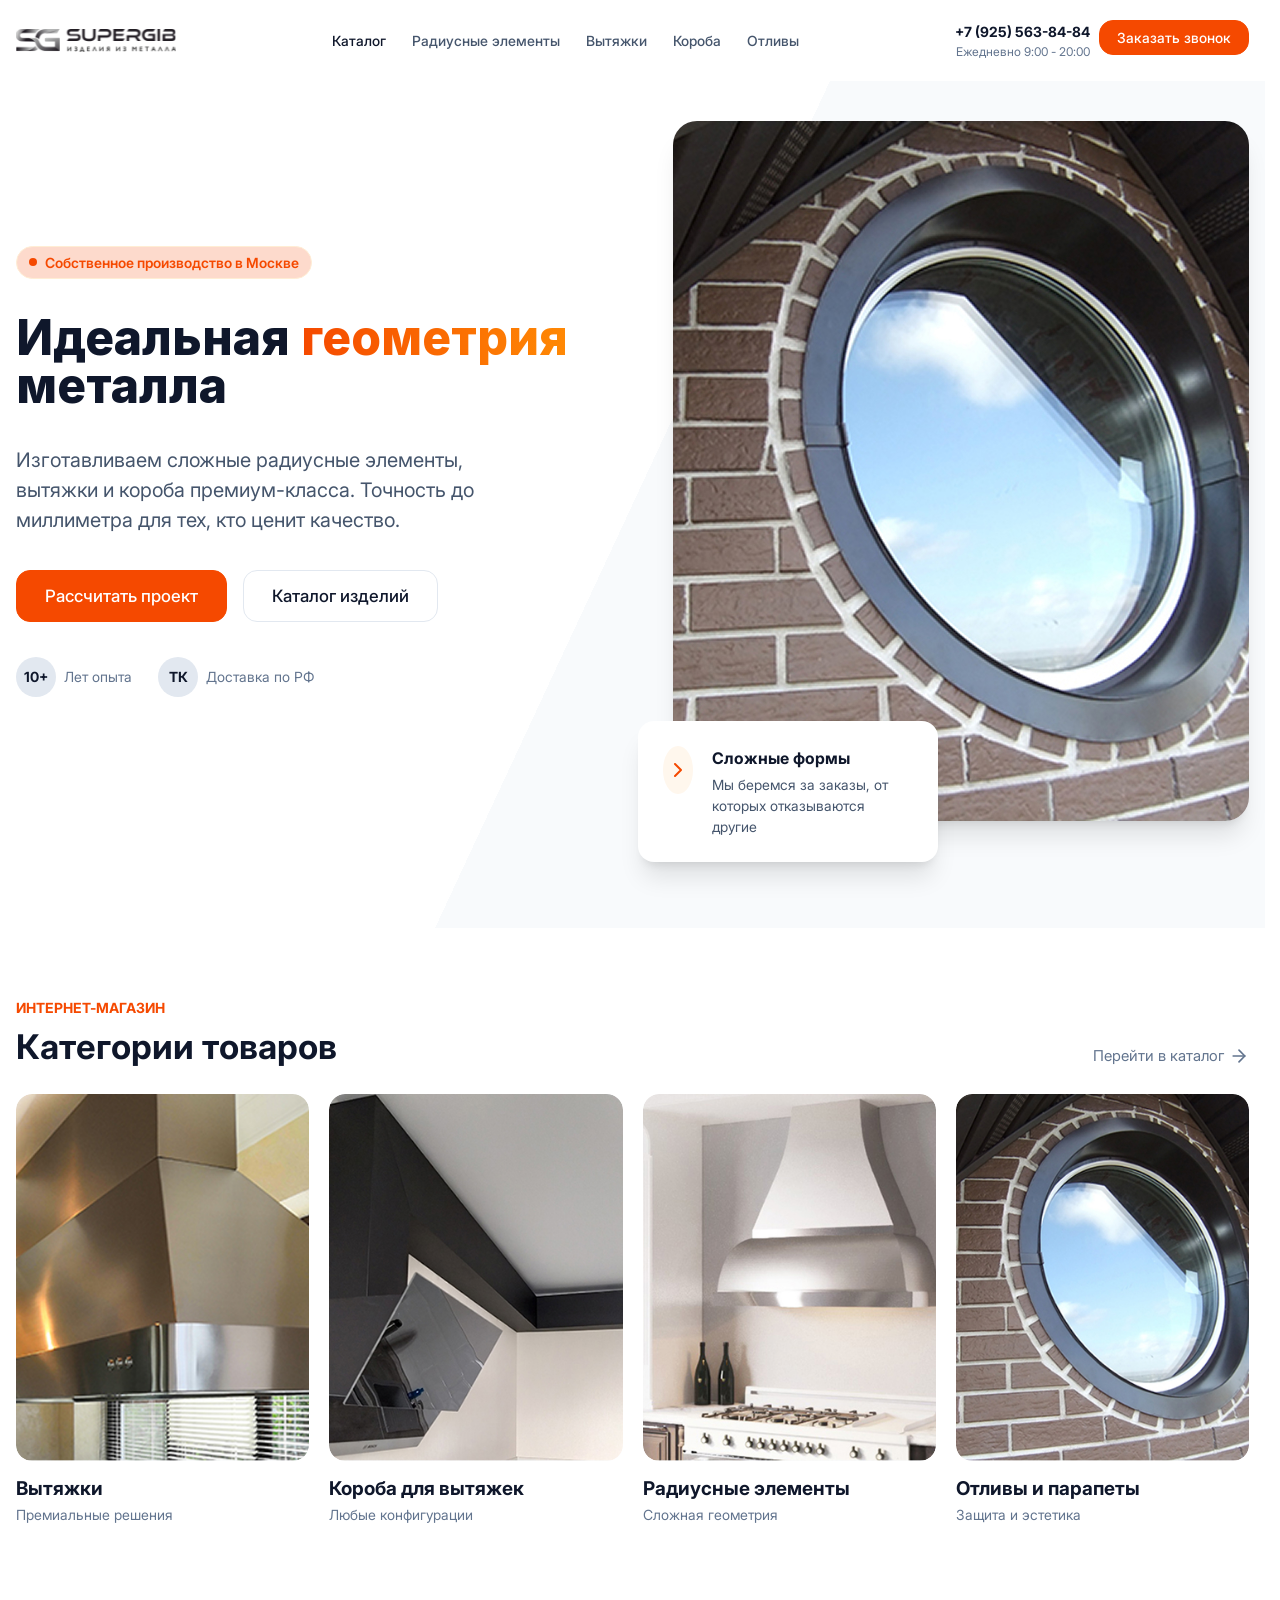
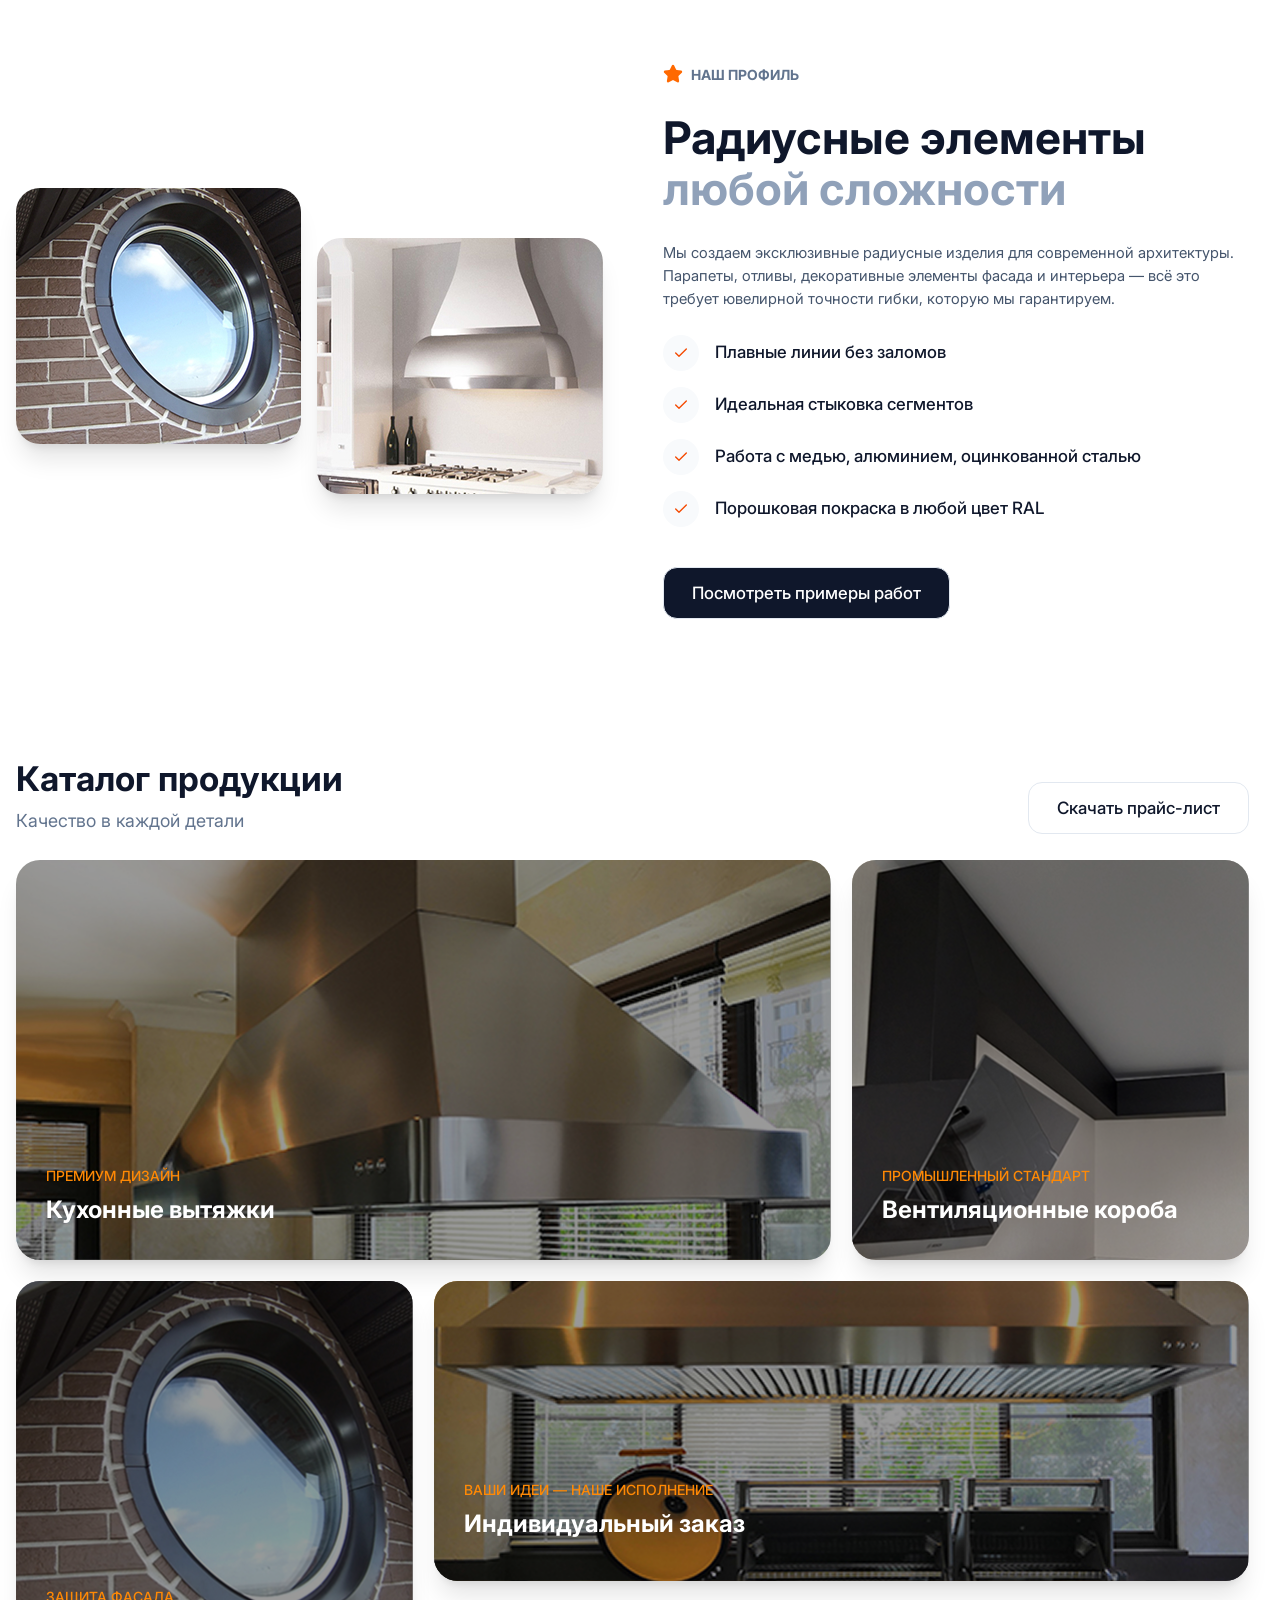
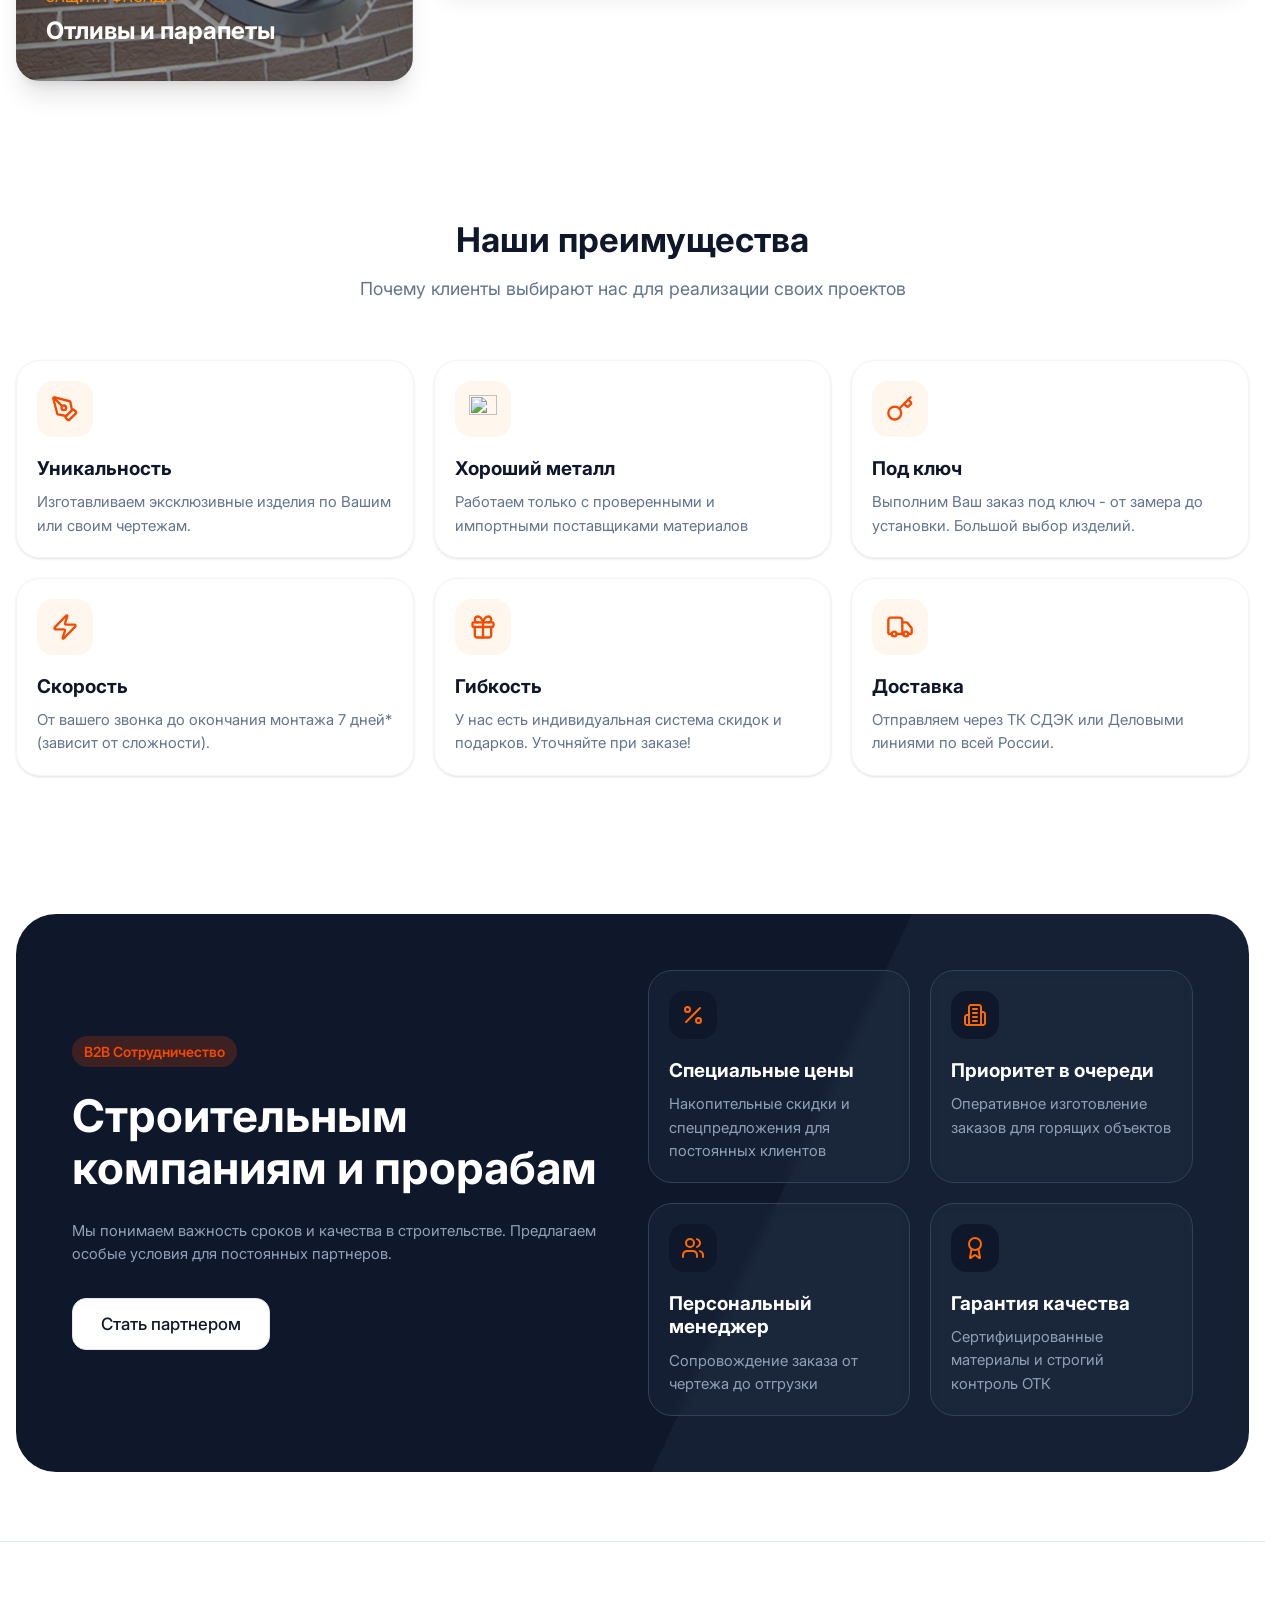
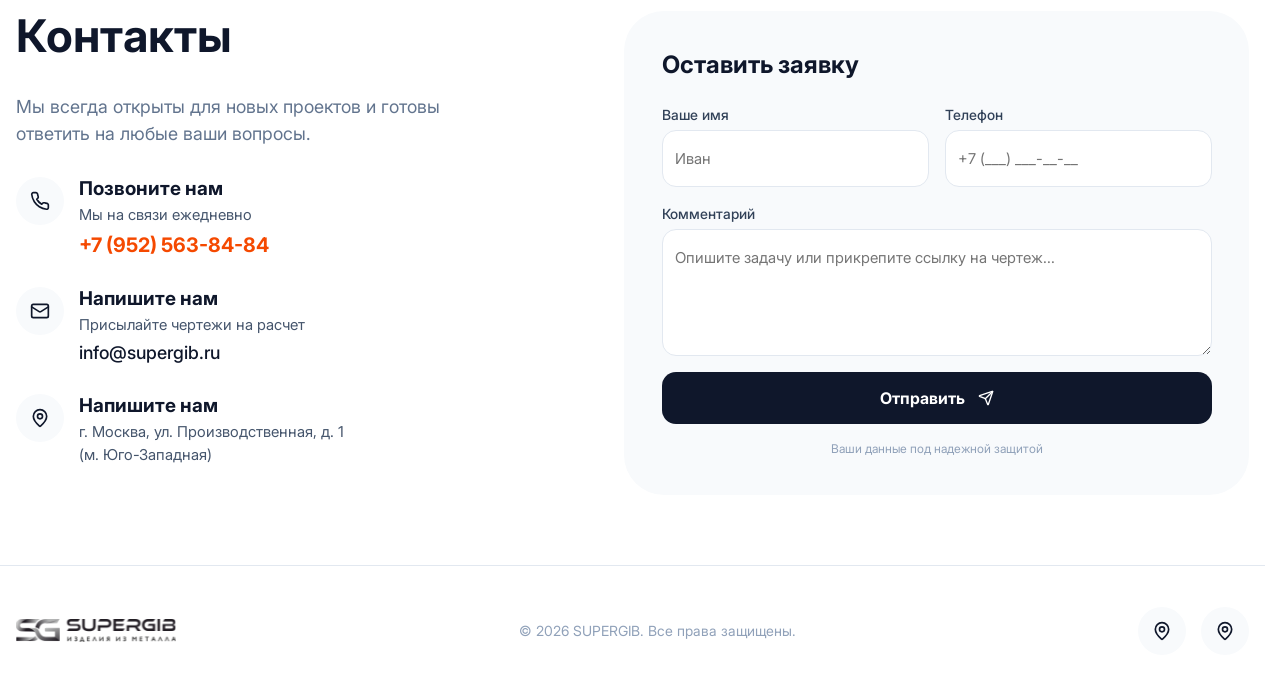
==== commit 78386f98: "home-page" ====
--- a/index.html
+++ b/index.html
@@ -563,6 +563,296 @@
           </ul>
         </div>
       </section>
+
+      <section class="section" aria-labelledby="advantages-title">
+        <header class="section__header section__header--center">
+          <div class="section__head">
+            <h2 class="section__title h3" id="advantages-title">
+              Наши преимущества
+            </h2>
+            <div class="section__description">
+              Почему клиенты выбирают нас для реализации своих проектов
+            </div>
+          </div>
+        </header>
+        <div class="advantages container">
+          <ul class="advantages__list grid grid--cols-3">
+            <li
+              class="advantages__item"
+              data-animate="fade-up"
+              data-delay="100"
+            >
+              <div class="advantages-card">
+                <div
+                  class="advantages-card__icon icon icon--cub icon--width-56"
+                >
+                  <img
+                    src="/icons/advantages/icon-1.svg"
+                    width="28"
+                    height="28"
+                    alt=""
+                    loading="lazy"
+                    decoding="async"
+                  />
+                </div>
+                <h3 class="advantages-card__title h5">Уникальность</h3>
+                <div class="advantages-card__description">
+                  <p>
+                    Изготавливаем эксклюзивные изделия по Вашим или своим
+                    чертежам.
+                  </p>
+                </div>
+              </div>
+            </li>
+            <li
+              class="advantages__item"
+              data-animate="fade-up"
+              data-delay="200"
+            >
+              <div class="advantages-card">
+                <div
+                  class="advantages-card__icon icon icon--cub icon--width-56"
+                >
+                  <img
+                    src="/icons/advantages/icon-2.svg"
+                    width="28"
+                    height="28"
+                    alt=""
+                    loading="lazy"
+                    decoding="async"
+                  />
+                </div>
+                <h3 class="advantages-card__title h5">Хороший металл</h3>
+                <div class="advantages-card__description">
+                  <p>
+                    Работаем только с проверенными и импортными поставщиками
+                    материалов
+                  </p>
+                </div>
+              </div>
+            </li>
+            <li
+              class="advantages__item"
+              data-animate="fade-up"
+              data-delay="300"
+            >
+              <div class="advantages-card">
+                <div
+                  class="advantages-card__icon icon icon--cub icon--width-56"
+                >
+                  <img
+                    src="/icons/advantages/icon-3.svg"
+                    width="28"
+                    height="28"
+                    alt=""
+                    loading="lazy"
+                    decoding="async"
+                  />
+                </div>
+                <h3 class="advantages-card__title h5">Под ключ</h3>
+                <div class="advantages-card__description">
+                  <p>
+                    Выполним Ваш заказ под ключ - от замера до установки.
+                    Большой выбор изделий.
+                  </p>
+                </div>
+              </div>
+            </li>
+            <li
+              class="advantages__item"
+              data-animate="fade-up"
+              data-delay="400"
+            >
+              <div class="advantages-card">
+                <div
+                  class="advantages-card__icon icon icon--cub icon--width-56"
+                >
+                  <img
+                    src="/icons/advantages/icon-4.svg"
+                    width="28"
+                    height="28"
+                    alt=""
+                    loading="lazy"
+                    decoding="async"
+                  />
+                </div>
+                <h3 class="advantages-card__title h5">Скорость</h3>
+                <div class="advantages-card__description">
+                  <p>
+                    От вашего звонка до окончания монтажа 7 дней* (зависит от
+                    сложности).
+                  </p>
+                </div>
+              </div>
+            </li>
+            <li
+              class="advantages__item"
+              data-animate="fade-up"
+              data-delay="500"
+            >
+              <div class="advantages-card">
+                <div
+                  class="advantages-card__icon icon icon--cub icon--width-56"
+                >
+                  <img
+                    src="/icons/advantages/icon-5.svg"
+                    width="28"
+                    height="28"
+                    alt=""
+                    loading="lazy"
+                    decoding="async"
+                  />
+                </div>
+                <h3 class="advantages-card__title h5">Гибкость</h3>
+                <div class="advantages-card__description">
+                  <p>
+                    У нас есть индивидуальная система скидок и подарков.
+                    Уточняйте при заказе!
+                  </p>
+                </div>
+              </div>
+            </li>
+            <li
+              class="advantages__item"
+              data-animate="fade-up"
+              data-delay="600"
+            >
+              <div class="advantages-card">
+                <div
+                  class="advantages-card__icon icon icon--cub icon--width-56"
+                >
+                  <img
+                    src="/icons/advantages/icon-6.svg"
+                    width="28"
+                    height="28"
+                    alt=""
+                    loading="lazy"
+                    decoding="async"
+                  />
+                </div>
+                <h3 class="advantages-card__title h5">Доставка</h3>
+                <div class="advantages-card__description">
+                  <p>
+                    Отправляем через ТК СДЭК или Деловыми линиями по всей
+                    России.
+                  </p>
+                </div>
+              </div>
+            </li>
+          </ul>
+        </div>
+      </section>
+
+      <section class="section container" aria-labelledby="cooperation-title">
+        <div class="cooperation">
+          <div class="cooperation__inner">
+            <div class="cooperation__info">
+              <div class="badge badge--dark">B2B Сотрудничество</div>
+              <h2 class="cooperation__title" id="cooperation-title">
+                Строительным компаниям и прорабам
+              </h2>
+              <div class="cooperation__description">
+                <p>
+                  Мы понимаем важность сроков и качества в строительстве.
+                  Предлагаем особые условия для постоянных партнеров.
+                </p>
+              </div>
+              <a href="/" class="button">Стать партнером</a>
+            </div>
+            <ul class="cooperation__list grid grid--cols-2">
+              <li class="cooperation__item">
+                <article class="advantages-card advantages-card--dark">
+                  <div
+                    class="advantages-card__icon icon icon--color-dark icon--cub icon--width-48"
+                  >
+                    <img
+                      src="/icons/cooperation/icon-1.svg"
+                      width="24"
+                      height="24"
+                      alt=""
+                      aria-hidden="true"
+                      loading="lazy"
+                      decoding="async"
+                    />
+                  </div>
+                  <h3 class="advantages-card__title h5">Специальные цены</h3>
+                  <div class="advantages-card__description">
+                    <p>
+                      Накопительные скидки и спецпредложения для постоянных
+                      клиентов
+                    </p>
+                  </div>
+                </article>
+              </li>
+              <li class="cooperation__item">
+                <article class="advantages-card advantages-card--dark">
+                  <div
+                    class="advantages-card__icon icon icon--color-dark icon--cub icon--width-48"
+                  >
+                    <img
+                      src="/icons/cooperation/icon-2.svg"
+                      width="24"
+                      height="24"
+                      alt=""
+                      aria-hidden="true"
+                      loading="lazy"
+                      decoding="async"
+                    />
+                  </div>
+                  <h3 class="advantages-card__title h5">Приоритет в очереди</h3>
+                  <div class="advantages-card__description">
+                    <p>Оперативное изготовление заказов для горящих объектов</p>
+                  </div>
+                </article>
+              </li>
+              <li class="cooperation__item">
+                <article class="advantages-card advantages-card--dark">
+                  <div
+                    class="advantages-card__icon icon icon--color-dark icon--cub icon--width-48"
+                  >
+                    <img
+                      src="/icons/cooperation/icon-3.svg"
+                      width="24"
+                      height="24"
+                      alt=""
+                      aria-hidden="true"
+                      loading="lazy"
+                      decoding="async"
+                    />
+                  </div>
+                  <h3 class="advantages-card__title h5">
+                    Персональный менеджер
+                  </h3>
+                  <div class="advantages-card__description">
+                    <p>Сопровождение заказа от чертежа до отгрузки</p>
+                  </div>
+                </article>
+              </li>
+              <li class="cooperation__item">
+                <article class="advantages-card advantages-card--dark">
+                  <div
+                    class="advantages-card__icon icon icon--color-dark icon--cub icon--width-48"
+                  >
+                    <img
+                      src="/icons/cooperation/icon-4.svg"
+                      width="24"
+                      height="24"
+                      alt=""
+                      aria-hidden="true"
+                      loading="lazy"
+                      decoding="async"
+                    />
+                  </div>
+                  <h3 class="advantages-card__title h5">Гарантия качества</h3>
+                  <div class="advantages-card__description">
+                    <p>Сертифицированные материалы и строгий контроль ОТК</p>
+                  </div>
+                </article>
+              </li>
+            </ul>
+          </div>
+        </div>
+      </section>
     </main>
 
     <footer class="footer">
--- a/css/main.min.css
+++ b/css/main.min.css
@@ -1 +1 @@
-*,::before,::after{box-sizing:border-box}:where(ul,ol):where([class]){padding-left:0}body,:where(blockquote,figure):where([class]){margin:0}:where(h1,h2,h3,h4,h5,h6,p,ul,ol,dl):where([class]){margin-block:0}:where(dd[class]){margin-left:0}:where(fieldset[class]){margin-left:0;padding:0;border:none}:where(ul[class]){list-style:none}:where(address[class]){font-style:normal}p{--paragraphMarginBottom: 24px;margin-block:0}p:where(:not([class]):not(:last-child)){margin-bottom:var(--paragraphMarginBottom)}img,video{display:block;max-width:100%;height:auto}input,textarea,select,button{font:inherit}html{height:100%;scrollbar-gutter:stable}html,:has(:target){scroll-behavior:smooth}body{min-height:100%;line-height:1.5}a:where([class]){display:inline-flex}button,label{cursor:pointer}:where([fill]:not([fill=none],[fill^=url])){fill:currentColor}:where([stroke]:not([stroke=none],[stroke^=url])){stroke:currentColor}svg *{transition-property:fill,stroke}:where(table){border-collapse:collapse;border-color:currentColor}@media(prefers-reduced-motion: reduce){*,::before,::after{animation-duration:.01ms !important;animation-iteration-count:1 !important;transition-duration:.01ms !important;scroll-behavior:auto !important}}@font-face{font-family:"Inter";src:url("../fonts/Inter-Regular.woff2") format("woff2");font-weight:400;font-style:normal;font-display:swap}@font-face{font-family:"Inter";src:url("../fonts/Inter-Medium.woff2") format("woff2");font-weight:500;font-style:normal;font-display:swap}@font-face{font-family:"Inter";src:url("../fonts/Inter-SemiBold.woff2") format("woff2");font-weight:600;font-style:normal;font-display:swap}@font-face{font-family:"Inter";src:url("../fonts/Inter-Bold.woff2") format("woff2");font-weight:700;font-style:normal;font-display:swap}@font-face{font-family:"Inter";src:url("../fonts//Inter-ExtraBold.woff2") format("woff2");font-weight:800;font-style:normal;font-display:swap}:root{--color-white: #ffffff;--color-accent: #f54900;--color-orange-10: #ca3500;--color-orange-25: #ff8904;--color-orange-30: #ffedd4;--color-orange-50: #fff7ed;--color-gray-10: #0f172b;--color-gray-20: #314158;--color-gray-30: #45556c;--color-gray-40: #62748e;--color-gray-50: #90a1b9;--color-gray-70: #e2e8f0;--color-gray-80: #f8fafc;--border: 0.0625rem solid var(--color-gray-70);--border-dark: 0.0625rem solid var(--color-gray-20);--border-radius-l: 2.5rem;--border-radius-m: 1.5rem;--border-radius-s: 1rem;--border-radius-x: 0.875rem;--shadow: 0 0.5rem 0.625rem -0.375rem rgba(0, 0, 0, 0.1), 0 1.25rem 1.5625rem -0.3125rem rgba(0, 0, 0, 0.1);--font-family-base: "Inter", sans-serif;--container-width: clamp(80rem, 0rem + 100vw, 100rem);--container-padding-x: 1rem;--section-padding-block: clamp(2.5rem, 1.694214876rem + 3.305785124vw, 5rem);--transition-duration: 0.2s;--transition-duration-longer: 0.4s}.container{max-width:calc(var(--container-width) + var(--container-padding-x)*2);margin-inline:auto;padding-inline:var(--container-padding-x)}.visually-hidden{position:absolute !important;width:1px !important;height:1px !important;margin:-1px !important;border:0 !important;padding:0 !important;white-space:nowrap !important;clip-path:inset(100%) !important;clip:rect(0 0 0 0) !important;overflow:hidden !important}@media(width <= 47.99875rem){.hidden-mobile{display:none !important}}@media(width <= 30.06125rem){.hidden-mobile-s{display:none !important}}@media(width > 47.99875rem){.visible-mobile{display:none !important}}@media(width <= 63.99875rem){.hidden-tablet{display:none !important}}@media(width > 63.99875rem){.visible-tablet{display:none !important}}@media(width <= 90.06125rem){.hidden-laptop{display:none !important}}@media(width > 90.06125rem){.visible-laptop{display:none !important}}.liner-gradient{background:linear-gradient(90deg, var(--color-accent), var(--color-orange-25));-webkit-background-clip:text;-webkit-text-fill-color:rgba(0,0,0,0)}.color-gray{color:var(--color-gray-50)}html.is-lock{overflow:hidden}body{font-size:clamp(0.875rem,0.8347107438rem + 0.1652892562vw,1rem);display:flex;flex-direction:column;font-family:var(--font-family-base);color:var(--color-gray-30);background-color:var(--color-white)}main{flex-grow:1}h1,.h1,h2,.h2,h3,.h3,h4,.h4,h5,.h5,h6,.h6{color:var(--color-gray-10);font-weight:700}h1,.h1{font-size:clamp(3rem,-3rem + 7.5vw,4.5rem);font-weight:800;line-height:1}h2,.h2{font-size:clamp(2.25rem,2.0082644628rem + 0.9917355372vw,3rem);line-height:1.15}h3,.h3{font-size:clamp(1.875rem,1.7541322314rem + 0.4958677686vw,2.25rem);line-height:1.2}h4,.h4{font-size:1.5rem;line-height:1.3}h5,.h5{font-size:1.125rem}h6,.h6{font-size:1rem}a,button,label,input,textarea,select,svg *{transition-duration:var(--transition-duration)}a{color:inherit}@media(any-hover: hover){a:hover{color:var(--color-accent)}}@media(any-hover: none){a:active{color:var(--color-accent)}}a[class]{text-decoration:none}:focus-visible{outline:0.125rem dashed var(--color-gray-30);outline-offset:0.25rem;transition-duration:0s !important}[data-animate]{opacity:0;transform:var(--anim-transform, translateY(0));transition:opacity .6s ease,transform .6s ease}[data-animate].is-animated{opacity:1;transform:translate(0, 0)}[data-animate=fade-up]{--anim-transform: translateY(40px)}[data-animate=fade-down]{--anim-transform: translateY(-40px)}[data-animate=fade-left]{--anim-transform: translateX(-40px)}[data-animate=fade-right]{--anim-transform: translateX(40px)}@media(width <= 47.99875rem){[data-animate]{--anim-transform: translateY(40px);transition-duration:.5s}}.icon{--size: 3rem;display:inline-flex;justify-content:center;align-items:center;-moz-column-gap:0.625rem;column-gap:0.625rem;background-color:var(--color-orange-50);border-radius:50%;padding:0.3125rem;aspect-ratio:1;transition-duration:var(--transition-duration);width:var(--size);height:var(--size)}.icon--width-32{--size: 2rem}.icon--width-36{--size: 2.25rem}.icon--width-48{--size: 3rem}.icon--width-56{--size: 3.5rem}.icon--color-gray{background-color:var(--color-gray-80)}.icon--color-white{background-color:var(--color-white)}.icon--color-transparent{background-color:rgba(0,0,0,0);padding:0;--size: 1.25rem;margin-right:0.5rem}@media(any-hover: hover){.icon--active:hover{background-color:var(--color-orange-30)}}@media(any-hover: none){.icon--active:active{background-color:var(--color-orange-30)}}.icon--cub{border-radius:var(--border-radius-s)}.icon__img{flex-shrink:0}.logo{max-width:clamp(10rem,-12.5rem + 28.125vw,15.625rem)}.button{display:inline-flex;justify-content:center;min-width:9.375rem;font-size:clamp(1rem,0.9597107438rem + 0.1652892562vw,1.125rem);font-weight:500;padding:clamp(0.75rem,0.25rem + 0.625vw,0.875rem) clamp(1.75rem,0.75rem + 1.25vw,2rem);color:var(--color-gray-10);background-color:var(--color-white);white-space:nowrap;border:var(--border);border-radius:var(--border-radius-x);cursor:pointer}@media(width <= 30.06125rem){.button{width:100%}}@media(any-hover: hover){.button:hover{color:var(--color-accent);background-color:var(--color-gray-80)}}@media(any-hover: none){.button:active{color:var(--color-accent);background-color:var(--color-gray-80)}}.button--accent{color:var(--color-white);background-color:var(--color-accent);border-color:var(--color-accent)}@media(any-hover: hover){.button--accent:hover{color:var(--color-white);background-color:var(--color-orange-10)}}@media(any-hover: none){.button--accent:active{color:var(--color-white);background-color:var(--color-orange-10)}}.button--gray{color:var(--color-white);background-color:var(--color-gray-10)}@media(any-hover: hover){.button--gray:hover{color:var(--color-white);background-color:var(--color-gray-20)}}@media(any-hover: none){.button--gray:active{color:var(--color-white);background-color:var(--color-gray-20)}}.button--phone{width:2.5rem;height:2.5rem;display:flex;justify-content:center;align-items:center;display:none;min-width:unset;border-radius:50%;padding:0.3125rem !important}@media(width <= 30.06125rem){.button--phone{display:flex}}.button--phone img{width:1.25rem;height:1.25rem}@media(any-hover: hover){.button--phone:hover{background-color:var(--color-accent);border-color:var(--color-accent);scale:1.1}}@media(any-hover: none){.button--phone:active{background-color:var(--color-accent);border-color:var(--color-accent);scale:1.1}}.burger-button{width:2.75rem;height:2.75rem;display:inline-flex;justify-content:center;align-items:center;padding:0;border:none;background-color:rgba(0,0,0,0);z-index:100}.burger-button.is-active .burger-button__line{stroke-dasharray:90 207;stroke-dashoffset:-134}.burger-button.is-active .burger-button__line--2{stroke-dasharray:1 60;stroke-dashoffset:-30}.burger-button:not(.is-active) .burger-button__line--3{stroke-dasharray:30 207;stroke-dashoffset:-30}.burger-button__line{fill:none;stroke:#000;stroke-width:6;stroke-linecap:round;stroke-dasharray:60 207;transition:stroke-dasharray .4s cubic-bezier(0.4, 0, 0.2, 1),stroke-dashoffset .4s cubic-bezier(0.4, 0, 0.2, 1)}.burger-button__line--2{stroke-dasharray:60 60}.header{--headerPaddingBlock: 1.25rem;position:sticky;z-index:100;top:0;animation-name:scrolling-header;animation-fill-mode:both;animation-timeline:scroll();animation-range:6.25rem 12.5rem}@keyframes scrolling-header{to{box-shadow:0 0 1rem 0 var(--color-gray-50);--headerPaddingBlock: 0.625rem}}.header__body{padding-block:var(--headerPaddingBlock);background-color:var(--color-white);transition-duration:var(--transition-duration)}@media(width <= 47.99875rem){.header__body{--headerPaddingBlock: 0.625rem}}.header__body-inner{display:flex;justify-content:space-between;align-items:center;-moz-column-gap:1rem;column-gap:1rem}@media(width > 63.99875rem){.header__overlay{display:contents}}@media(width <= 63.99875rem){.header__overlay{position:fixed;inset:0;display:flex;flex-direction:column;justify-content:center;row-gap:3rem;padding:1rem;background-color:var(--color-white);transition-duration:var(--transition-duration)}.header__overlay:not(.is-active){opacity:0;visibility:hidden;translate:100%}}@media(width <= 63.99875rem){.header__menu{overflow-y:auto}}.header__menu-list{display:flex;align-items:center;-moz-column-gap:0.125rem;column-gap:0.125rem}@media(width <= 63.99875rem){.header__menu-list{flex-direction:column;row-gap:0.625rem}}.header__menu-link{padding:0.625rem 1.25rem;font-size:0.875rem;font-weight:500;color:var(--color-gray-30)}@media(width <= 90.06125rem){.header__menu-link{padding:0.5rem 0.75rem}}.header__menu-link.is-active{color:var(--color-gray-10);pointer-events:none}.header__action{display:flex;align-items:center;-moz-column-gap:0.5625rem;column-gap:0.5625rem}@media(width <= 63.99875rem){.header__action{display:flex;flex-direction:column;row-gap:0.75rem}}.header__action-info{text-align:right}@media(width <= 63.99875rem){.header__action-info{display:none}}@media(width <= 63.99875rem){.header__action-info{display:flex;flex-direction:column}}.header__action-phone{color:var(--color-gray-10);font-size:clamp(0.875rem,0.375rem + 0.625vw,1rem);font-weight:700}.header__action-time-work{color:var(--color-gray-40);font-size:0.75rem}.header__contact-us-link{font-size:0.875rem;padding:clamp(0.375rem,-0.125rem + 0.625vw,0.5rem) clamp(1rem,3rem + -2.5vw,0.5rem)}@media(width <= 47.99875rem){.header__contact-us-link{max-width:13.75rem;align-self:center}}.header__mob-action{display:flex;-moz-column-gap:1.25rem;column-gap:1.25rem}.header__action-phone--logo{display:none}@media(width <= 63.99875rem){.header__action-phone--logo{display:block}}@media(width <= 30.06125rem){.header__action-phone--logo{display:none}}.footer{border-top:var(--border);padding-top:var(--section-padding-block);display:grid;row-gap:var(--section-padding-block)}.footer__body-inner{display:grid;grid-template-columns:repeat(2, 1fr);-moz-column-gap:4.0625rem;column-gap:4.0625rem}@media(width <= 63.99875rem){.footer__body-inner{grid-template-columns:1fr;row-gap:2.5rem}}.footer__info{display:flex;flex-direction:column;row-gap:1.875rem}.footer__description{max-width:28.125rem;font-size:18px;color:var(--color-gray-40)}.footer__contact-list{display:grid;row-gap:clamp(1.25rem,1.048553719rem + 0.826446281vw,1.875rem)}.footer__contact-item{display:flex;-moz-column-gap:0.9375rem;column-gap:0.9375rem}.footer__contact-item-phone{font-size:1.25rem;font-weight:700;color:var(--color-accent)}@media(any-hover: hover){.footer__contact-item-phone:hover{color:var(--color-orange-10)}}@media(any-hover: none){.footer__contact-item-phone:active{color:var(--color-orange-10)}}.footer__contact-item-email{font-weight:500;font-size:1.125rem;color:var(--color-gray-10)}.footer__contact-item-description,.footer__contact-item-adress{max-width:16.875rem}.footer__contact-item-info{display:grid;row-gap:0.1875rem}.footer__bottom{border-top:var(--border);padding-block:clamp(1.875rem,1.5728305785rem + 1.2396694215vw,2.8125rem)}.footer__bottom-inner{display:flex;align-items:center;justify-content:space-between}@media(width <= 47.99875rem){.footer__bottom-inner{flex-direction:column;text-align:center;row-gap:1.25rem}}.footer__bottom-private{font-size:0.875rem;color:var(--color-gray-50)}.footer__bottom-soc1als{display:flex;-moz-column-gap:0.9375rem;column-gap:0.9375rem}.hero{background:linear-gradient(115deg, var(--color-white) 50%, var(--color-gray-80) 50%)}@media(width <= 47.99875rem){.hero{min-height:40rem}}.hero__inner{display:grid;grid-template-columns:repeat(2, 1fr);-moz-column-gap:5rem;column-gap:5rem;padding-top:clamp(2.5rem,-7.5rem + 12.5vw,5rem);padding-bottom:clamp(4.375rem,3.367768595rem + 4.132231405vw,7.5rem)}@media(width <= 63.99875rem){.hero__inner{grid-template-columns:1fr;row-gap:2.8125rem}}.hero__body{display:flex;flex-direction:column;row-gap:2.1875rem;justify-content:center}@media(width <= 63.99875rem){.hero__body{max-width:32.5rem;margin:0 auto}}.hero__description{font-size:1.25rem;max-width:32.5rem}.hero__action{display:flex;gap:1rem;flex-wrap:wrap}.hero__img-block{position:relative}@media(width <= 63.99875rem){.hero__img-block{margin:0 auto}}.hero__img{border-radius:var(--border-radius-m);box-shadow:var(--shadow);overflow:hidden;height:43.75rem;-o-object-fit:cover;object-fit:cover}@media(width <= 63.99875rem){.hero__img{height:auto;aspect-ratio:1/1}}.hero__img-block-info{position:absolute;left:-2.1875rem;top:calc(100% + -6.25rem);display:flex;-moz-column-gap:1.25rem;column-gap:1.25rem;background-color:var(--color-white);padding:1.5625rem;max-width:18.75rem;border-radius:var(--border-radius-s);box-shadow:var(--shadow)}@media(width <= 63.99875rem){.hero__img-block-info{left:0;right:0;margin:auto}}.hero__img-block-text{display:grid;font-size:0.875rem;row-gap:0.25rem}.badge{display:flex;-moz-column-gap:0.5rem;column-gap:0.5rem;align-items:center;align-self:start;padding:0.3125rem 0.75rem;color:var(--color-accent);font-size:0.875rem;font-weight:600;border:0.0625rem solid var(--color-orange-30);border-radius:var(--border-radius-m);background-color:var(--color-orange-50)}.badge--circl::before{content:"";width:0.5rem;height:0.5rem;border-radius:var(--border-radius-l);background-color:var(--color-accent)}.metrics__list{display:flex;align-items:center;gap:clamp(0.9375rem,0.6353305785rem + 1.2396694215vw,1.875rem)}.metrics__item{display:flex;align-items:center;-moz-column-gap:0.5rem;column-gap:0.5rem}.metrics__nums{width:2.5rem;height:2.5rem;display:flex;justify-content:center;align-items:center;font-size:0.875rem;font-weight:700;color:var(--color-gray-10);background-color:var(--color-gray-70);border-radius:var(--border-radius-l)}.metrics__text{font-size:0.875rem;font-weight:500px;color:var(--color-gray-40)}.form{padding:clamp(1.875rem,1.673553719rem + 0.826446281vw,2.5rem);background-color:var(--color-gray-80);border-radius:var(--border-radius-l)}@media(width <= 63.99875rem){.form{border-radius:var(--border-radius-m)}}@media(width <= 47.99875rem){.form{border-radius:var(--border-radius-s)}}.form__inner{display:grid;row-gap:1rem}.form__title{margin-bottom:0.5rem}.form__row{--column: 1;display:grid;grid-template-columns:repeat(var(--column), 1fr)}.form__row--cols-2{--column: 2;-moz-column-gap:1rem;column-gap:1rem}@media(width <= 47.99875rem){.form__row--cols-2{--column: 1;row-gap:1rem}}.form__field{display:grid;row-gap:0.3125rem}.form__label{font-size:0.875rem;font-weight:500;color:var(--color-gray-20)}.form__input,.form__textarea{border:var(--border);border-radius:var(--border-radius-x);padding:1rem 0.75rem}.form__textarea{width:100%}.form__submit{display:flex;align-items:center;justify-content:center;-moz-column-gap:0.8125rem;column-gap:0.8125rem;flex-wrap:nowrap;background-color:var(--color-gray-10);color:var(--color-white);font-weight:700;font-size:clamp(1rem,0.5rem + 0.625vw,1.125rem);border:none;width:100%;border-radius:var(--border-radius-x);padding-block:0.875rem}@media(any-hover: hover){.form__submit:hover{background-color:var(--color-gray-20)}}@media(any-hover: none){.form__submit:active{background-color:var(--color-gray-20)}}.form__privacy{color:var(--color-gray-50);font-size:0.75rem;text-align:center}.section{padding-block:var(--section-padding-block)}.section__header{margin-bottom:clamp(1.625rem,-3.875rem + 6.875vw,3rem)}.section__header:has(.section__actions){display:flex;justify-content:space-between;gap:1rem;flex-wrap:wrap}.section__head{display:grid;row-gap:0.5rem;align-items:end}.section__sub-title{display:flex;align-items:center;text-transform:uppercase;font-size:0.875rem;font-weight:700;color:var(--color-accent)}.section__sub-title--gray{color:var(--color-gray-40)}.section__sub-title--padding-bottom-20{padding-bottom:1.25rem}.section__description{font-size:1.125rem;color:var(--color-gray-40)}.section__actions{align-self:end}.section__link{display:flex;align-items:center;-moz-column-gap:0.3125rem;column-gap:0.3125rem;color:var(--color-gray-40)}.section__link::after{width:1.25rem;height:1.25rem;content:"";background-image:url("../../icons/arrow-right.svg");background-repeat:no-repeat}.card-category{display:grid;align-items:center}.card-category__image-wrapper{position:relative;border-radius:var(--border-radius-s);overflow:hidden;margin-bottom:1rem}.card-category__arrow{position:absolute;right:0.9375rem;bottom:-3.4375rem;opacity:0;transition:bottom var(--transition-duration-longer) ease,opacity var(--transition-duration-longer) ease,filter var(--transition-duration-longer) ease}@media(any-hover: hover){.card-category:hover .card-category__image{transform:scale(1.05);filter:brightness(85%)}.card-category:hover .card-category__title{color:var(--color-accent)}.card-category:hover .card-category__arrow{bottom:0.9375rem;opacity:1}}@media(any-hover: none){.card-category:active .card-category__image{transform:scale(1.05);filter:brightness(85%)}.card-category:active .card-category__title{color:var(--color-accent)}.card-category:active .card-category__arrow{bottom:0.9375rem;opacity:1}}.card-category__image{border-radius:var(--border-radius-s);width:100%;height:auto;display:block;-o-object-fit:cover;object-fit:cover;transition:transform var(--transition-duration-longer) ease,filter var(--transition-duration-longer) ease}@media(width <= 47.99875rem){.card-category__image{aspect-ratio:2/1.5}}.card-category__title{margin-bottom:0.25rem;transition-duration:var(--transition-duration-longer)}.card-category__description{font-size:0.875rem;color:var(--color-gray-40)}.grid{--cols: 1;display:grid;grid-template-columns:repeat(var(--cols), 1fr);gap:clamp(1.25rem,0rem + 1.5625vw,1.5625rem)}.grid--cols-2{--cols: 2}.grid--cols-3{--cols: 3}@media(width <= 63.99875rem){.grid--cols-3{--cols: 2}.grid--cols-3 .grid__item:nth-child(odd):last-child{grid-column:-1/1}}@media(width <= 47.99875rem){.grid--cols-3{--cols: 1}}.grid--cols-4{--cols: 4}@media(width <= 63.99875rem){.grid--cols-4{--cols: 2}}@media(width <= 30.06125rem){.grid--cols-4{--cols: 1}}.profil__inner{display:grid;grid-template-columns:repeat(2, 1fr);-moz-column-gap:clamp(3.75rem,-1.25rem + 6.25vw,5rem);column-gap:clamp(3.75rem,-1.25rem + 6.25vw,5rem)}@media(width <= 63.99875rem){.profil__inner{grid-template-columns:1fr;row-gap:3.75rem}}.profil__block-photo{display:flex;align-items:center;justify-content:center;min-width:0}@media(width <= 63.99875rem){.profil__block-photo{order:1}}@media(width <= 47.99875rem){.profil__block-photo{display:none}}.profil__body{max-width:36rem}@media(width <= 63.99875rem){.profil__body{max-width:48rem}}.profil__wrap-image{display:grid;grid-template-columns:repeat(2, 1fr);align-items:center;-moz-column-gap:1rem;column-gap:1rem;justify-content:center}.profil__wrap-image>:last-child{margin-top:3.125rem}.profil__wrap-image>:first-child{align-self:start}.profil__image{height:16rem;max-width:100%;-o-object-fit:cover;object-fit:cover;border-radius:var(--border-radius-m);box-shadow:var(--shadow)}.profil__content{padding:1.5625rem 0 2.5rem}.list{display:grid;row-gap:1rem}.list__item{display:flex;-moz-column-gap:1rem;column-gap:1rem;align-items:center;color:var(--color-gray-10);font-size:clamp(1rem,0.9597107438rem + 0.1652892562vw,1.125rem);font-weight:500}.list__item svg{stroke:var(--color-accent)}@media(any-hover: hover){.list__item:hover .icon{background-color:var(--color-accent);transition-duration:var(--transition-duration)}.list__item:hover svg{stroke:var(--color-white)}}@media(any-hover: none){.list__item:active .icon{background-color:var(--color-accent);transition-duration:var(--transition-duration)}.list__item:active svg{stroke:var(--color-white)}}.catalog__list{display:grid;gap:1.5rem;gap:clamp(0.75rem,0.5082644628rem + 0.9917355372vw,1.5rem);grid-template-areas:"bl-1 bl-1 bl-2" "bl-3 bl-4 bl-4"}@media(width <= 63.99875rem){.catalog__list{grid-template-areas:unset;grid-template-columns:repeat(2, 1fr)}}@media(width <= 47.99875rem){.catalog__list{grid-template-columns:1fr}}.catalog__item{overflow:hidden;position:relative}.catalog__item::after{content:"";position:absolute;inset:0;background-image:inherit;background-size:cover;background-position:center;transition-duration:var(--transition-duration-longer);z-index:0;will-change:transform}.catalog__item::before{content:"";position:absolute;pointer-events:none;inset:0;background:rgba(0,0,0,.4);z-index:1}@media(any-hover: hover){.catalog__item:hover .catalog__arrow{top:0.9375rem;opacity:1}.catalog__item:hover::after{transform:scale(1.1)}.catalog__item:hover .catalog__link{bottom:0}.catalog__item:hover .catalog__description{opacity:1;transition-delay:.2s}}@media(any-hover: none){.catalog__item:active .catalog__arrow{top:0.9375rem;opacity:1}.catalog__item:active::after{transform:scale(1.1)}.catalog__item:active .catalog__link{bottom:0}.catalog__item:active .catalog__description{opacity:1;transition-delay:.2s}}.catalog .catalog__item:not(:hover) .catalog__link,.catalog .catalog__item:not(:hover) .catalog__arrow{transition-delay:.2s}.catalog__link{position:absolute;inset:0;display:flex;flex-direction:column;justify-content:flex-end;padding:1.875rem;z-index:2}@media(width > 47.99875rem){.catalog__link{bottom:-3.125rem}}.catalog__link>*{position:relative;z-index:3}.catalog__sub-title{text-transform:uppercase;font-size:clamp(1.125rem,0.625rem + 0.625vw,1.25rem);font-size:0.875rem;font-weight:500;color:var(--color-orange-25)}.catalog__title{color:var(--color-white);padding-block:0.5rem}.catalog__description{max-width:31.25rem;color:var(--color-gray-70)}@media(width > 47.99875rem){.catalog__description{opacity:0;transition:opacity var(--transition-duration-longer) ease}}.catalog__item-bl-1{grid-area:bl-1}.catalog__item-bl-2{grid-area:bl-2}.catalog__item-bl-3{grid-area:bl-3}.catalog__item-bl-4{grid-area:bl-4}.catalog__item-bl-1,.catalog__item-bl-2,.catalog__item-bl-3,.catalog__item-bl-4{border-radius:var(--border-radius-m);background-position:center;background-size:cover;background-repeat:no-repeat;box-shadow:var(--shadow)}@media(width <= 63.99875rem){.catalog__item-bl-1,.catalog__item-bl-2,.catalog__item-bl-3,.catalog__item-bl-4{grid-area:unset}}.catalog__item-bl-1,.catalog__item-bl-2,.catalog__item-bl-3{height:25rem}@media(width <= 47.99875rem){.catalog__item-bl-1,.catalog__item-bl-2,.catalog__item-bl-3{height:15.625rem}}.catalog__item-bl-4{height:18.75rem}.catalog__item-bl-4 .catalog__link{bottom:-1.25rem}@media(width <= 63.99875rem){.catalog__item-bl-4 .catalog__link{bottom:-3.125rem}}@media(width <= 47.99875rem){.catalog__item-bl-4{height:15.625rem}}.catalog__arrow{position:absolute;right:0.9375rem;top:-3.4375rem;z-index:5;opacity:0;transition:top var(--transition-duration-longer) ease,opacity var(--transition-duration-longer) ease}/*# sourceMappingURL=main.min.css.map */+*,::before,::after{box-sizing:border-box}:where(ul,ol):where([class]){padding-left:0}body,:where(blockquote,figure):where([class]){margin:0}:where(h1,h2,h3,h4,h5,h6,p,ul,ol,dl):where([class]){margin-block:0}:where(dd[class]){margin-left:0}:where(fieldset[class]){margin-left:0;padding:0;border:none}:where(ul[class]){list-style:none}:where(address[class]){font-style:normal}p{--paragraphMarginBottom: 24px;margin-block:0}p:where(:not([class]):not(:last-child)){margin-bottom:var(--paragraphMarginBottom)}img,video{display:block;max-width:100%;height:auto}input,textarea,select,button{font:inherit}html{height:100%;scrollbar-gutter:stable}html,:has(:target){scroll-behavior:smooth}body{min-height:100%;line-height:1.5}a:where([class]){display:inline-flex}button,label{cursor:pointer}:where([fill]:not([fill=none],[fill^=url])){fill:currentColor}:where([stroke]:not([stroke=none],[stroke^=url])){stroke:currentColor}svg *{transition-property:fill,stroke}:where(table){border-collapse:collapse;border-color:currentColor}@media(prefers-reduced-motion: reduce){*,::before,::after{animation-duration:.01ms !important;animation-iteration-count:1 !important;transition-duration:.01ms !important;scroll-behavior:auto !important}}@font-face{font-family:"Inter";src:url("../fonts/Inter-Regular.woff2") format("woff2");font-weight:400;font-style:normal;font-display:swap}@font-face{font-family:"Inter";src:url("../fonts/Inter-Medium.woff2") format("woff2");font-weight:500;font-style:normal;font-display:swap}@font-face{font-family:"Inter";src:url("../fonts/Inter-SemiBold.woff2") format("woff2");font-weight:600;font-style:normal;font-display:swap}@font-face{font-family:"Inter";src:url("../fonts/Inter-Bold.woff2") format("woff2");font-weight:700;font-style:normal;font-display:swap}@font-face{font-family:"Inter";src:url("../fonts//Inter-ExtraBold.woff2") format("woff2");font-weight:800;font-style:normal;font-display:swap}:root{--color-white: #ffffff;--color-accent: #f54900;--color-orange-10: #ca3500;--color-orange-25: #ff8904;--color-orange-30: #ffedd4;--color-orange-50: #fff7ed;--color-gray-10: #0f172b;--color-gray-15: #162034;--color-gray-20: #314158;--color-gray-30: #45556c;--color-gray-40: #62748e;--color-gray-50: #90a1b9;--color-gray-70: #e2e8f0;--color-gray-80: #f8fafc;--border: 0.0625rem solid var(--color-gray-70);--border-light: 0.0625rem solid #f1f5f9;--border-dark: 0.0625rem solid var(--color-gray-20);--border-radius-l: 2.5rem;--border-radius-m: 1.5rem;--border-radius-s: 1rem;--border-radius-x: 0.875rem;--shadow: 0 0.5rem 0.625rem -0.375rem rgba(0, 0, 0, 0.1), 0 1.25rem 1.5625rem -0.3125rem rgba(0, 0, 0, 0.1);--shadow-light: 0 0.0625rem 0.1875rem 0 rgba(0, 0, 0, 0.1), 0 0.0625rem 0.125rem -0.0625rem rgba(0, 0, 0, 0.1);--shadow-light-hover: 0 0.5rem 0.75rem -0.375rem rgba(0, 0, 0, 0.15), 0 0.625rem 1.25rem -0.3125rem rgba(0, 0, 0, 0.2);--font-family-base: "Inter", sans-serif;--container-width: clamp(80rem, 0rem + 100vw, 100rem);--container-padding-x: 1rem;--section-padding-block: clamp(2.5rem, 1.694214876rem + 3.305785124vw, 5rem);--transition-duration: 0.2s;--transition-duration-longer: 0.4s}.container{max-width:calc(var(--container-width) + var(--container-padding-x)*2);margin-inline:auto;padding-inline:var(--container-padding-x)}.visually-hidden{position:absolute !important;width:1px !important;height:1px !important;margin:-1px !important;border:0 !important;padding:0 !important;white-space:nowrap !important;clip-path:inset(100%) !important;clip:rect(0 0 0 0) !important;overflow:hidden !important}@media(width <= 47.99875rem){.hidden-mobile{display:none !important}}@media(width <= 30.06125rem){.hidden-mobile-s{display:none !important}}@media(width > 47.99875rem){.visible-mobile{display:none !important}}@media(width <= 63.99875rem){.hidden-tablet{display:none !important}}@media(width > 63.99875rem){.visible-tablet{display:none !important}}@media(width <= 90.06125rem){.hidden-laptop{display:none !important}}@media(width > 90.06125rem){.visible-laptop{display:none !important}}.liner-gradient{background:linear-gradient(90deg, var(--color-accent), var(--color-orange-25));-webkit-background-clip:text;-webkit-text-fill-color:rgba(0,0,0,0)}.color-gray{color:var(--color-gray-50)}html.is-lock{overflow:hidden}body{font-size:clamp(0.875rem,0.8347107438rem + 0.1652892562vw,1rem);display:flex;flex-direction:column;font-family:var(--font-family-base);color:var(--color-gray-30);background-color:var(--color-white)}main{flex-grow:1}h1,.h1,h2,.h2,h3,.h3,h4,.h4,h5,.h5,h6,.h6{color:var(--color-gray-10);font-weight:700}h1,.h1{font-size:clamp(3rem,-3rem + 7.5vw,4.5rem);font-weight:800;line-height:1}h2,.h2{font-size:clamp(2.25rem,2.0082644628rem + 0.9917355372vw,3rem);line-height:1.15}h3,.h3{font-size:clamp(1.875rem,1.7541322314rem + 0.4958677686vw,2.25rem);line-height:1.2}h4,.h4{font-size:1.5rem;line-height:1.3}h5,.h5{font-size:clamp(1.125rem,1.0847107438rem + 0.1652892562vw,1.25rem)}h6,.h6{font-size:1rem}a,button,label,input,textarea,select,svg *{transition-duration:var(--transition-duration)}a{color:inherit}@media(any-hover: hover){a:hover{color:var(--color-accent)}}@media(any-hover: none){a:active{color:var(--color-accent)}}a[class]{text-decoration:none}:focus-visible{outline:0.125rem dashed var(--color-gray-30);outline-offset:0.25rem;transition-duration:0s !important}[data-animate]{opacity:0;transform:var(--anim-transform, translateY(0));transition:opacity .6s ease,transform .6s ease}[data-animate].is-animated{opacity:1;transform:translate(0, 0)}[data-animate=fade-up]{--anim-transform: translateY(40px)}[data-animate=fade-down]{--anim-transform: translateY(-40px)}[data-animate=fade-left]{--anim-transform: translateX(-40px)}[data-animate=fade-right]{--anim-transform: translateX(40px)}@media(width <= 47.99875rem){[data-animate]{--anim-transform: translateY(40px);transition-duration:.5s}}.icon{--size: 3rem;display:inline-flex;justify-content:center;align-items:center;-moz-column-gap:0.625rem;column-gap:0.625rem;background-color:var(--color-orange-50);border-radius:50%;padding:0.3125rem;aspect-ratio:1;transition-duration:var(--transition-duration);will-change:transform;width:var(--size);height:var(--size)}.icon--width-32{--size: 2rem}.icon--width-36{--size: 2.25rem}.icon--width-48{--size: 3rem}.icon--width-56{--size: 3.5rem}.icon--color-gray{background-color:var(--color-gray-80)}.icon--color-white{background-color:var(--color-white)}.icon--color-dark{background-color:var(--color-gray-10)}.icon--color-transparent{background-color:rgba(0,0,0,0);padding:0;--size: 1.25rem;margin-right:0.5rem}@media(any-hover: hover){.icon--active:hover{background-color:var(--color-orange-30)}}@media(any-hover: none){.icon--active:active{background-color:var(--color-orange-30)}}.icon--cub{border-radius:var(--border-radius-s)}.icon__img{flex-shrink:0}.logo{max-width:clamp(10rem,-12.5rem + 28.125vw,15.625rem)}.button{display:inline-flex;justify-content:center;align-self:start;min-width:9.375rem;font-size:clamp(1rem,0.9597107438rem + 0.1652892562vw,1.125rem);font-weight:500;padding:clamp(0.75rem,0.25rem + 0.625vw,0.875rem) clamp(1.75rem,0.75rem + 1.25vw,2rem);color:var(--color-gray-10);background-color:var(--color-white);white-space:nowrap;border:var(--border);border-radius:var(--border-radius-x);cursor:pointer}@media(width <= 30.06125rem){.button{width:100%}}@media(any-hover: hover){.button:hover{color:var(--color-accent);background-color:var(--color-gray-80)}}@media(any-hover: none){.button:active{color:var(--color-accent);background-color:var(--color-gray-80)}}.button--accent{color:var(--color-white);background-color:var(--color-accent);border-color:var(--color-accent)}@media(any-hover: hover){.button--accent:hover{color:var(--color-white);background-color:var(--color-orange-10)}}@media(any-hover: none){.button--accent:active{color:var(--color-white);background-color:var(--color-orange-10)}}.button--gray{color:var(--color-white);background-color:var(--color-gray-10)}@media(any-hover: hover){.button--gray:hover{color:var(--color-white);background-color:var(--color-gray-20)}}@media(any-hover: none){.button--gray:active{color:var(--color-white);background-color:var(--color-gray-20)}}.button--phone{width:2.5rem;height:2.5rem;display:flex;justify-content:center;align-items:center;display:none;min-width:unset;border-radius:50%;padding:0.3125rem !important}@media(width <= 30.06125rem){.button--phone{display:flex}}.button--phone img{width:1.25rem;height:1.25rem}@media(any-hover: hover){.button--phone:hover{background-color:var(--color-accent);border-color:var(--color-accent);scale:1.1}}@media(any-hover: none){.button--phone:active{background-color:var(--color-accent);border-color:var(--color-accent);scale:1.1}}.burger-button{width:2.75rem;height:2.75rem;display:inline-flex;justify-content:center;align-items:center;padding:0;border:none;background-color:rgba(0,0,0,0);z-index:100}.burger-button.is-active .burger-button__line{stroke-dasharray:90 207;stroke-dashoffset:-134}.burger-button.is-active .burger-button__line--2{stroke-dasharray:1 60;stroke-dashoffset:-30}.burger-button:not(.is-active) .burger-button__line--3{stroke-dasharray:30 207;stroke-dashoffset:-30}.burger-button__line{fill:none;stroke:#000;stroke-width:6;stroke-linecap:round;stroke-dasharray:60 207;transition:stroke-dasharray .4s cubic-bezier(0.4, 0, 0.2, 1),stroke-dashoffset .4s cubic-bezier(0.4, 0, 0.2, 1)}.burger-button__line--2{stroke-dasharray:60 60}.header{--headerPaddingBlock: 1.25rem;position:sticky;z-index:100;top:0;animation-name:scrolling-header;animation-fill-mode:both;animation-timeline:scroll();animation-range:6.25rem 12.5rem}@keyframes scrolling-header{to{box-shadow:0 0 1rem 0 var(--color-gray-50);--headerPaddingBlock: 0.625rem}}.header__body{padding-block:var(--headerPaddingBlock);background-color:var(--color-white);transition-duration:var(--transition-duration)}@media(width <= 47.99875rem){.header__body{--headerPaddingBlock: 0.625rem}}.header__body-inner{display:flex;justify-content:space-between;align-items:center;-moz-column-gap:1rem;column-gap:1rem}@media(width > 63.99875rem){.header__overlay{display:contents}}@media(width <= 63.99875rem){.header__overlay{position:fixed;inset:0;display:flex;flex-direction:column;justify-content:center;row-gap:3rem;padding:1rem;background-color:var(--color-white);transition-duration:var(--transition-duration)}.header__overlay:not(.is-active){opacity:0;visibility:hidden;translate:100%}}@media(width <= 63.99875rem){.header__menu{overflow-y:auto}}.header__menu-list{display:flex;align-items:center;-moz-column-gap:0.125rem;column-gap:0.125rem}@media(width <= 63.99875rem){.header__menu-list{flex-direction:column;row-gap:0.625rem}}.header__menu-link{padding:0.625rem 1.25rem;font-size:0.875rem;font-weight:500;color:var(--color-gray-30)}@media(width <= 90.06125rem){.header__menu-link{padding:0.5rem 0.75rem}}.header__menu-link.is-active{color:var(--color-gray-10);pointer-events:none}.header__action{display:flex;align-items:center;-moz-column-gap:0.5625rem;column-gap:0.5625rem}@media(width <= 63.99875rem){.header__action{display:flex;flex-direction:column;row-gap:0.75rem}}.header__action-info{text-align:right}@media(width <= 63.99875rem){.header__action-info{display:none}}@media(width <= 63.99875rem){.header__action-info{display:flex;flex-direction:column}}.header__action-phone{color:var(--color-gray-10);font-size:clamp(0.875rem,0.375rem + 0.625vw,1rem);font-weight:700}.header__action-time-work{color:var(--color-gray-40);font-size:0.75rem}.header__contact-us-link{font-size:0.875rem;padding:clamp(0.375rem,-0.125rem + 0.625vw,0.5rem) clamp(1rem,3rem + -2.5vw,0.5rem)}@media(width <= 47.99875rem){.header__contact-us-link{max-width:13.75rem;align-self:center}}.header__mob-action{display:flex;-moz-column-gap:1.25rem;column-gap:1.25rem}.header__action-phone--logo{display:none}@media(width <= 63.99875rem){.header__action-phone--logo{display:block}}@media(width <= 30.06125rem){.header__action-phone--logo{display:none}}.footer{border-top:var(--border);padding-top:var(--section-padding-block);display:grid;row-gap:var(--section-padding-block)}.footer__body-inner{display:grid;grid-template-columns:repeat(2, 1fr);-moz-column-gap:4.0625rem;column-gap:4.0625rem}@media(width <= 63.99875rem){.footer__body-inner{grid-template-columns:1fr;row-gap:2.5rem}}.footer__info{display:flex;flex-direction:column;row-gap:1.875rem}.footer__description{max-width:28.125rem;font-size:18px;color:var(--color-gray-40)}.footer__contact-list{display:grid;row-gap:clamp(1.25rem,1.048553719rem + 0.826446281vw,1.875rem)}.footer__contact-item{display:flex;-moz-column-gap:0.9375rem;column-gap:0.9375rem}.footer__contact-item-phone{font-size:1.25rem;font-weight:700;color:var(--color-accent)}@media(any-hover: hover){.footer__contact-item-phone:hover{color:var(--color-orange-10)}}@media(any-hover: none){.footer__contact-item-phone:active{color:var(--color-orange-10)}}.footer__contact-item-email{font-weight:500;font-size:1.125rem;color:var(--color-gray-10)}.footer__contact-item-description,.footer__contact-item-adress{max-width:16.875rem}.footer__contact-item-info{display:grid;row-gap:0.1875rem}.footer__bottom{border-top:var(--border);padding-block:clamp(1.875rem,1.5728305785rem + 1.2396694215vw,2.8125rem)}.footer__bottom-inner{display:flex;align-items:center;justify-content:space-between}@media(width <= 47.99875rem){.footer__bottom-inner{flex-direction:column;text-align:center;row-gap:1.25rem}}.footer__bottom-private{font-size:0.875rem;color:var(--color-gray-50)}.footer__bottom-soc1als{display:flex;-moz-column-gap:0.9375rem;column-gap:0.9375rem}.hero{background:linear-gradient(115deg, var(--color-white) 50%, var(--color-gray-80) 50%)}@media(width <= 47.99875rem){.hero{min-height:40rem}}.hero__inner{display:grid;grid-template-columns:repeat(2, 1fr);-moz-column-gap:5rem;column-gap:5rem;padding-top:clamp(2.5rem,-7.5rem + 12.5vw,5rem);padding-bottom:clamp(4.375rem,3.367768595rem + 4.132231405vw,7.5rem)}@media(width <= 63.99875rem){.hero__inner{grid-template-columns:1fr;row-gap:2.8125rem}}.hero__body{display:flex;flex-direction:column;row-gap:2.1875rem;justify-content:center}@media(width <= 63.99875rem){.hero__body{max-width:32.5rem;margin:0 auto}}.hero__description{font-size:1.25rem;max-width:32.5rem}.hero__action{display:flex;gap:1rem;flex-wrap:wrap}.hero__img-block{position:relative}@media(width <= 63.99875rem){.hero__img-block{margin:0 auto}}.hero__img{border-radius:var(--border-radius-m);box-shadow:var(--shadow);overflow:hidden;height:43.75rem;-o-object-fit:cover;object-fit:cover}@media(width <= 63.99875rem){.hero__img{height:auto;aspect-ratio:1/1}}.hero__img-block-info{position:absolute;left:-2.1875rem;top:calc(100% + -6.25rem);display:flex;-moz-column-gap:1.25rem;column-gap:1.25rem;background-color:var(--color-white);padding:1.5625rem;max-width:18.75rem;border-radius:var(--border-radius-s);box-shadow:var(--shadow)}@media(width <= 63.99875rem){.hero__img-block-info{left:0;right:0;margin:auto}}.hero__img-block-text{display:grid;font-size:0.875rem;row-gap:0.25rem}.badge{display:flex;-moz-column-gap:0.5rem;column-gap:0.5rem;align-items:center;align-self:start;justify-self:start;padding:0.3125rem 0.75rem;color:var(--color-accent);font-size:0.875rem;font-weight:600;border:0.0625rem solid var(--color-orange-30);border-radius:var(--border-radius-m);background-color:rgba(245,73,0,.2)}.badge--dark{border:none}.badge--circl::before{content:"";width:0.5rem;height:0.5rem;border-radius:var(--border-radius-l);background-color:var(--color-accent)}.metrics__list{display:flex;align-items:center;gap:clamp(0.9375rem,0.6353305785rem + 1.2396694215vw,1.875rem)}.metrics__item{display:flex;align-items:center;-moz-column-gap:0.5rem;column-gap:0.5rem}.metrics__nums{width:2.5rem;height:2.5rem;display:flex;justify-content:center;align-items:center;font-size:0.875rem;font-weight:700;color:var(--color-gray-10);background-color:var(--color-gray-70);border-radius:var(--border-radius-l)}.metrics__text{font-size:0.875rem;font-weight:500px;color:var(--color-gray-40)}.form{padding:clamp(1.875rem,1.673553719rem + 0.826446281vw,2.5rem);background-color:var(--color-gray-80);border-radius:var(--border-radius-l)}@media(width <= 63.99875rem){.form{border-radius:var(--border-radius-m)}}@media(width <= 47.99875rem){.form{border-radius:var(--border-radius-s)}}.form__inner{display:grid;row-gap:1rem}.form__title{margin-bottom:0.5rem}.form__row{--column: 1;display:grid;grid-template-columns:repeat(var(--column), 1fr)}.form__row--cols-2{--column: 2;-moz-column-gap:1rem;column-gap:1rem}@media(width <= 47.99875rem){.form__row--cols-2{--column: 1;row-gap:1rem}}.form__field{display:grid;row-gap:0.3125rem}.form__label{font-size:0.875rem;font-weight:500;color:var(--color-gray-20)}.form__input,.form__textarea{border:var(--border);border-radius:var(--border-radius-x);padding:1rem 0.75rem}.form__textarea{width:100%}.form__submit{display:flex;align-items:center;justify-content:center;-moz-column-gap:0.8125rem;column-gap:0.8125rem;flex-wrap:nowrap;background-color:var(--color-gray-10);color:var(--color-white);font-weight:700;font-size:clamp(1rem,0.5rem + 0.625vw,1.125rem);border:none;width:100%;border-radius:var(--border-radius-x);padding-block:0.875rem}@media(any-hover: hover){.form__submit:hover{background-color:var(--color-gray-20)}}@media(any-hover: none){.form__submit:active{background-color:var(--color-gray-20)}}.form__privacy{color:var(--color-gray-50);font-size:0.75rem;text-align:center}.section{padding-block:var(--section-padding-block)}.section__header{margin-bottom:clamp(1.625rem,-3.875rem + 6.875vw,3rem)}.section__header:has(.section__actions){display:flex;justify-content:space-between;gap:1rem;flex-wrap:wrap}.section__header--center{text-align:center}.section__header--center .section__head{row-gap:clamp(0.875rem,-0.125rem + 1.25vw,1.125rem)}.section__head{display:grid;row-gap:0.5rem;align-items:end}.section__sub-title{display:flex;align-items:center;text-transform:uppercase;font-size:0.875rem;font-weight:700;color:var(--color-accent)}.section__sub-title--gray{color:var(--color-gray-40)}.section__sub-title--padding-bottom-20{padding-bottom:1.25rem}.section__description{font-size:1.125rem;color:var(--color-gray-40)}.section__actions{align-self:end}.section__link{display:flex;align-items:center;-moz-column-gap:0.3125rem;column-gap:0.3125rem;color:var(--color-gray-40)}.section__link::after{width:1.25rem;height:1.25rem;content:"";background-image:url("../../icons/arrow-right.svg");background-repeat:no-repeat}.card-category{display:grid;align-items:center}.card-category__image-wrapper{position:relative;border-radius:var(--border-radius-s);overflow:hidden;margin-bottom:1rem}.card-category__arrow{position:absolute;right:0.9375rem;bottom:-3.4375rem;opacity:0;transition:bottom var(--transition-duration-longer) ease,opacity var(--transition-duration-longer) ease,filter var(--transition-duration-longer) ease}@media(any-hover: hover){.card-category:hover .card-category__image{transform:scale(1.05);filter:brightness(85%)}.card-category:hover .card-category__title{color:var(--color-accent)}.card-category:hover .card-category__arrow{bottom:0.9375rem;opacity:1}}@media(any-hover: none){.card-category:active .card-category__image{transform:scale(1.05);filter:brightness(85%)}.card-category:active .card-category__title{color:var(--color-accent)}.card-category:active .card-category__arrow{bottom:0.9375rem;opacity:1}}.card-category__image{border-radius:var(--border-radius-s);width:100%;height:auto;display:block;-o-object-fit:cover;object-fit:cover;transition:transform var(--transition-duration-longer) ease,filter var(--transition-duration-longer) ease}@media(width <= 47.99875rem){.card-category__image{aspect-ratio:2/1.5}}.card-category__title{margin-bottom:0.25rem;transition-duration:var(--transition-duration-longer)}.card-category__description{font-size:0.875rem;color:var(--color-gray-40)}.grid{--cols: 1;display:grid;grid-template-columns:repeat(var(--cols), 1fr);gap:clamp(1.25rem,0rem + 1.5625vw,1.5625rem)}.grid--cols-2{--cols: 2}@media(width <= 47.99875rem){.grid--cols-2{--cols: 1}}.grid--cols-3{--cols: 3}@media(width <= 63.99875rem){.grid--cols-3{--cols: 2}.grid--cols-3 .grid__item:nth-child(odd):last-child{grid-column:-1/1}}@media(width <= 47.99875rem){.grid--cols-3{--cols: 1}}.grid--cols-4{--cols: 4}@media(width <= 63.99875rem){.grid--cols-4{--cols: 2}}@media(width <= 30.06125rem){.grid--cols-4{--cols: 1}}.profil__inner{display:grid;grid-template-columns:repeat(2, 1fr);-moz-column-gap:clamp(3.75rem,-1.25rem + 6.25vw,5rem);column-gap:clamp(3.75rem,-1.25rem + 6.25vw,5rem)}@media(width <= 63.99875rem){.profil__inner{grid-template-columns:1fr;row-gap:3.75rem}}.profil__block-photo{display:flex;align-items:center;justify-content:center;min-width:0}@media(width <= 63.99875rem){.profil__block-photo{order:1}}@media(width <= 47.99875rem){.profil__block-photo{display:none}}.profil__body{max-width:36rem}@media(width <= 63.99875rem){.profil__body{max-width:48rem}}.profil__wrap-image{display:grid;grid-template-columns:repeat(2, 1fr);align-items:center;-moz-column-gap:1rem;column-gap:1rem;justify-content:center}.profil__wrap-image>:last-child{margin-top:3.125rem}.profil__wrap-image>:first-child{align-self:start}.profil__image{height:16rem;max-width:100%;-o-object-fit:cover;object-fit:cover;border-radius:var(--border-radius-m);box-shadow:var(--shadow)}.profil__content{padding:1.5625rem 0 2.5rem}.list{display:grid;row-gap:1rem}.list__item{display:flex;-moz-column-gap:1rem;column-gap:1rem;align-items:center;color:var(--color-gray-10);font-size:clamp(1rem,0.9597107438rem + 0.1652892562vw,1.125rem);font-weight:500}.list__item svg{stroke:var(--color-accent)}@media(any-hover: hover){.list__item:hover .icon{background-color:var(--color-accent);transition-duration:var(--transition-duration)}.list__item:hover svg{stroke:var(--color-white)}}@media(any-hover: none){.list__item:active .icon{background-color:var(--color-accent);transition-duration:var(--transition-duration)}.list__item:active svg{stroke:var(--color-white)}}.catalog__list{display:grid;gap:1.5rem;gap:clamp(0.75rem,0.5082644628rem + 0.9917355372vw,1.5rem);grid-template-areas:"bl-1 bl-1 bl-2" "bl-3 bl-4 bl-4"}@media(width <= 63.99875rem){.catalog__list{grid-template-areas:unset;grid-template-columns:repeat(2, 1fr)}}@media(width <= 47.99875rem){.catalog__list{grid-template-columns:1fr}}.catalog__item{overflow:hidden;position:relative}.catalog__item::after{content:"";position:absolute;inset:0;background-image:inherit;background-size:cover;background-position:center;transition-duration:var(--transition-duration-longer);z-index:0;will-change:transform}.catalog__item::before{content:"";position:absolute;pointer-events:none;inset:0;background:rgba(0,0,0,.4);z-index:1}@media(any-hover: hover){.catalog__item:hover .catalog__arrow{top:0.9375rem;opacity:1}.catalog__item:hover::after{transform:scale(1.1)}.catalog__item:hover .catalog__link{bottom:0}.catalog__item:hover .catalog__description{opacity:1;transition-delay:.2s}}@media(any-hover: none){.catalog__item:active .catalog__arrow{top:0.9375rem;opacity:1}.catalog__item:active::after{transform:scale(1.1)}.catalog__item:active .catalog__link{bottom:0}.catalog__item:active .catalog__description{opacity:1;transition-delay:.2s}}.catalog .catalog__item:not(:hover) .catalog__link,.catalog .catalog__item:not(:hover) .catalog__arrow{transition-delay:.2s}.catalog__link{position:absolute;inset:0;display:flex;flex-direction:column;justify-content:flex-end;padding:1.875rem;z-index:2}@media(width > 47.99875rem){.catalog__link{bottom:-3.125rem}}.catalog__link>*{position:relative;z-index:3}.catalog__sub-title{text-transform:uppercase;font-size:clamp(1.125rem,0.625rem + 0.625vw,1.25rem);font-size:0.875rem;font-weight:500;color:var(--color-orange-25)}.catalog__title{color:var(--color-white);padding-block:0.5rem}.catalog__description{max-width:31.25rem;color:var(--color-gray-70)}@media(width > 47.99875rem){.catalog__description{opacity:0;transition:opacity var(--transition-duration-longer) ease}}.catalog__item-bl-1{grid-area:bl-1}.catalog__item-bl-2{grid-area:bl-2}.catalog__item-bl-3{grid-area:bl-3}.catalog__item-bl-4{grid-area:bl-4}.catalog__item-bl-1,.catalog__item-bl-2,.catalog__item-bl-3,.catalog__item-bl-4{border-radius:var(--border-radius-m);background-position:center;background-size:cover;background-repeat:no-repeat;box-shadow:var(--shadow)}@media(width <= 63.99875rem){.catalog__item-bl-1,.catalog__item-bl-2,.catalog__item-bl-3,.catalog__item-bl-4{grid-area:unset}}.catalog__item-bl-1,.catalog__item-bl-2,.catalog__item-bl-3{height:25rem}@media(width <= 47.99875rem){.catalog__item-bl-1,.catalog__item-bl-2,.catalog__item-bl-3{height:15.625rem}}.catalog__item-bl-4{height:18.75rem}.catalog__item-bl-4 .catalog__link{bottom:-1.25rem}@media(width <= 63.99875rem){.catalog__item-bl-4 .catalog__link{bottom:-3.125rem}}@media(width <= 47.99875rem){.catalog__item-bl-4{height:15.625rem}}.catalog__arrow{position:absolute;right:0.9375rem;top:-3.4375rem;z-index:5;opacity:0;transition:top var(--transition-duration-longer) ease,opacity var(--transition-duration-longer) ease}.advantages{margin-top:clamp(2.5rem,1.9963842975rem + 2.0661157025vw,4.0625rem)}.advantages-card{height:100%;border:var(--border-light);border-radius:var(--border-radius-m);padding:clamp(1.25rem,-2rem + 4.0625vw,2.0625rem);box-shadow:var(--shadow-light);transition-duration:var(--transition-duration)}@media(any-hover: hover){.advantages-card:hover{box-shadow:var(--shadow-light-hover);transition-duration:var(--transition-duration)}.advantages-card:hover .advantages-card__icon{scale:1.1}}@media(any-hover: none){.advantages-card:active{box-shadow:var(--shadow-light-hover);transition-duration:var(--transition-duration)}.advantages-card:active .advantages-card__icon{scale:1.1}}.advantages-card--dark{background-color:rgba(49,65,88,.2);backdrop-filter:blur(0.3125rem);border:var(--border-dark);box-shadow:none}.advantages-card--dark .advantages-card__description{color:var(--color-gray-50)}@media(any-hover: hover){.advantages-card--dark:hover{border-color:var(--color-orange-25)}}@media(any-hover: none){.advantages-card--dark:active{border-color:var(--color-orange-25)}}.advantages-card--dark .advantages-card__title{color:var(--color-white)}.advantages-card__icon{margin-bottom:clamp(1.25rem,0.25rem + 1.25vw,1.5rem)}.advantages-card__title{margin-bottom:clamp(0.625rem,0.125rem + 0.625vw,0.75rem)}.advantages-card__description{color:var(--color-gray-40)}.cooperation{background:linear-gradient(115deg, var(--color-gray-10) 60%, var(--color-gray-15) 40%);color:var(--color-white);padding:clamp(2rem,1.3553719008rem + 2.6446280992vw,4rem);background-color:var(--color-gray-10);border-radius:var(--border-radius-l)}@media(width <= 47.99875rem){.cooperation{border-radius:var(--border-radius-m)}}.cooperation__inner{display:grid;align-items:center;grid-template-columns:repeat(2, 1fr);-moz-column-gap:clamp(1.875rem,-2.625rem + 5.625vw,3rem);column-gap:clamp(1.875rem,-2.625rem + 5.625vw,3rem)}@media(width <= 63.99875rem){.cooperation__inner{grid-template-columns:1fr;row-gap:clamp(1.875rem,1.5123966942rem + 1.4876033058vw,3rem)}}.cooperation__info{display:flex;flex-direction:column;row-gap:clamp(1.25rem,1.1291322314rem + 0.4958677686vw,1.625rem)}.cooperation__description{margin-bottom:0.5rem;color:var(--color-gray-50)}.cooperation__title{color:var(--color-white)}/*# sourceMappingURL=main.min.css.map */
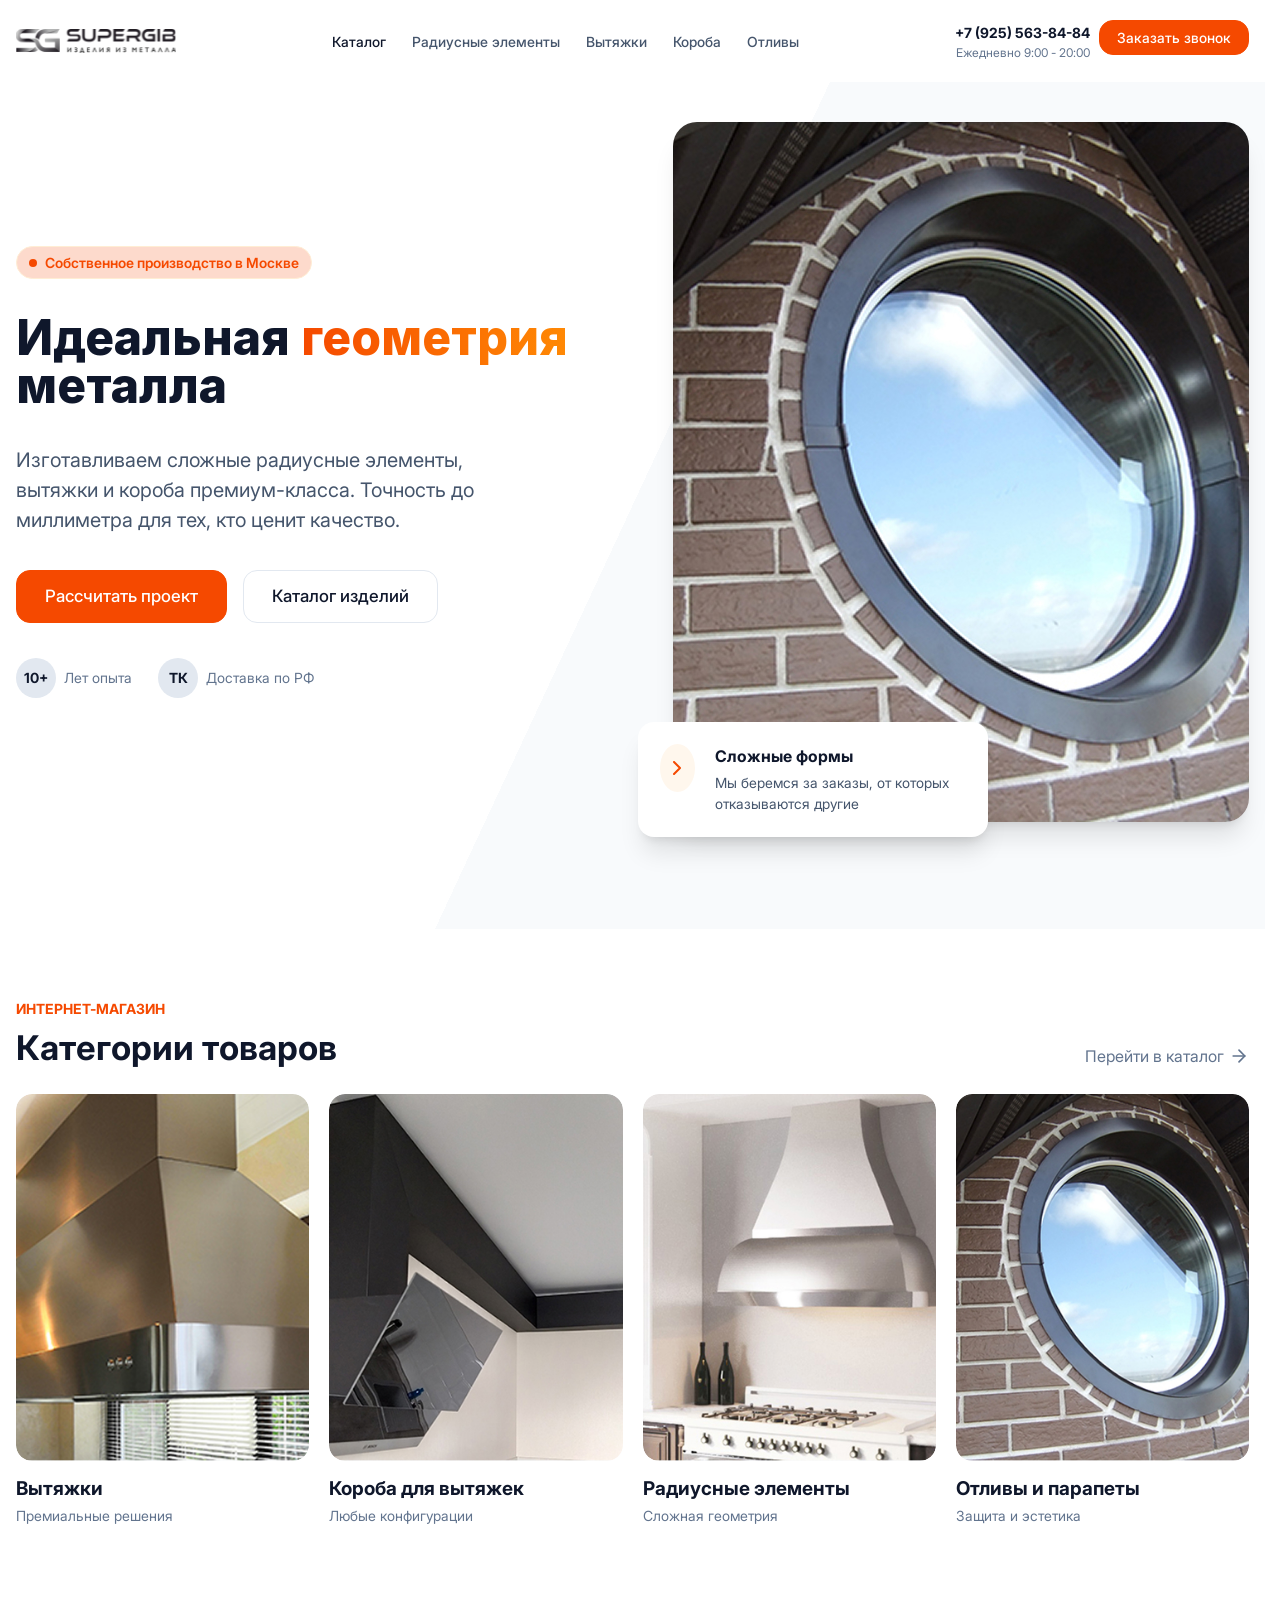
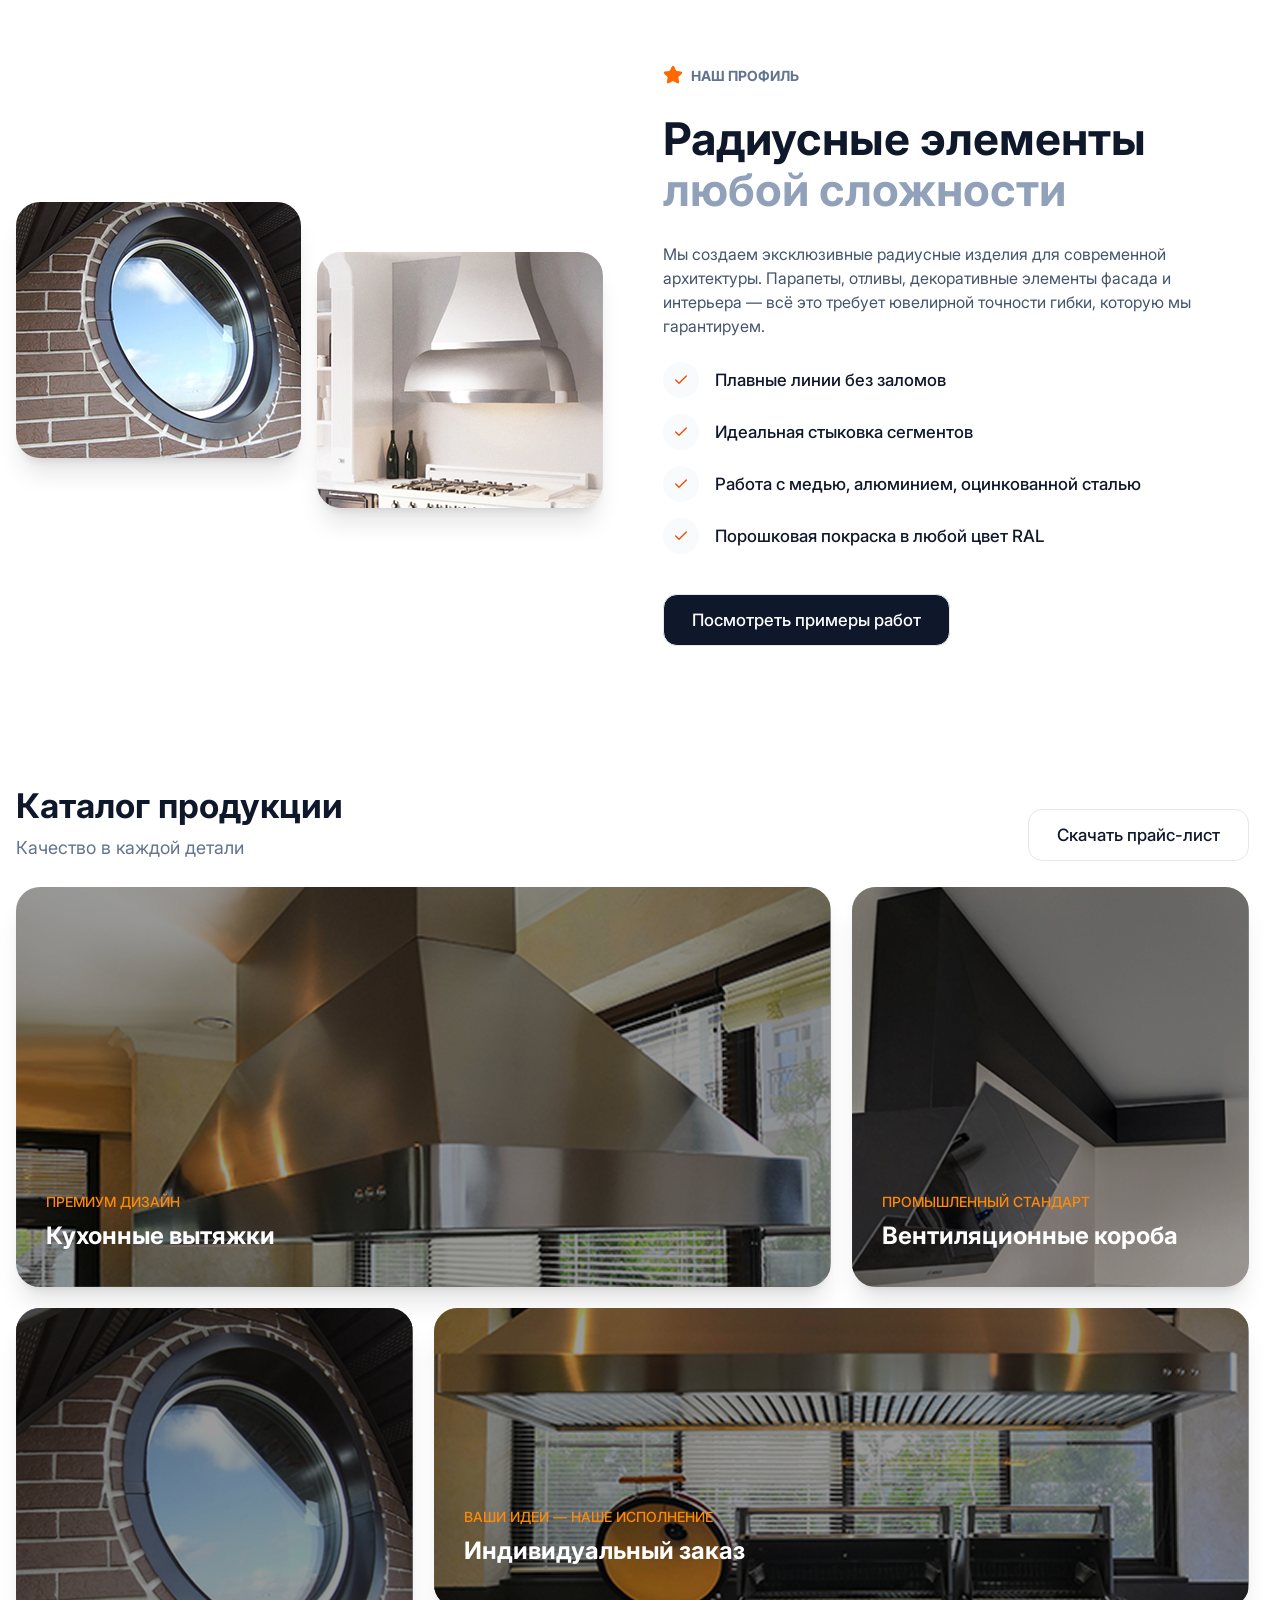
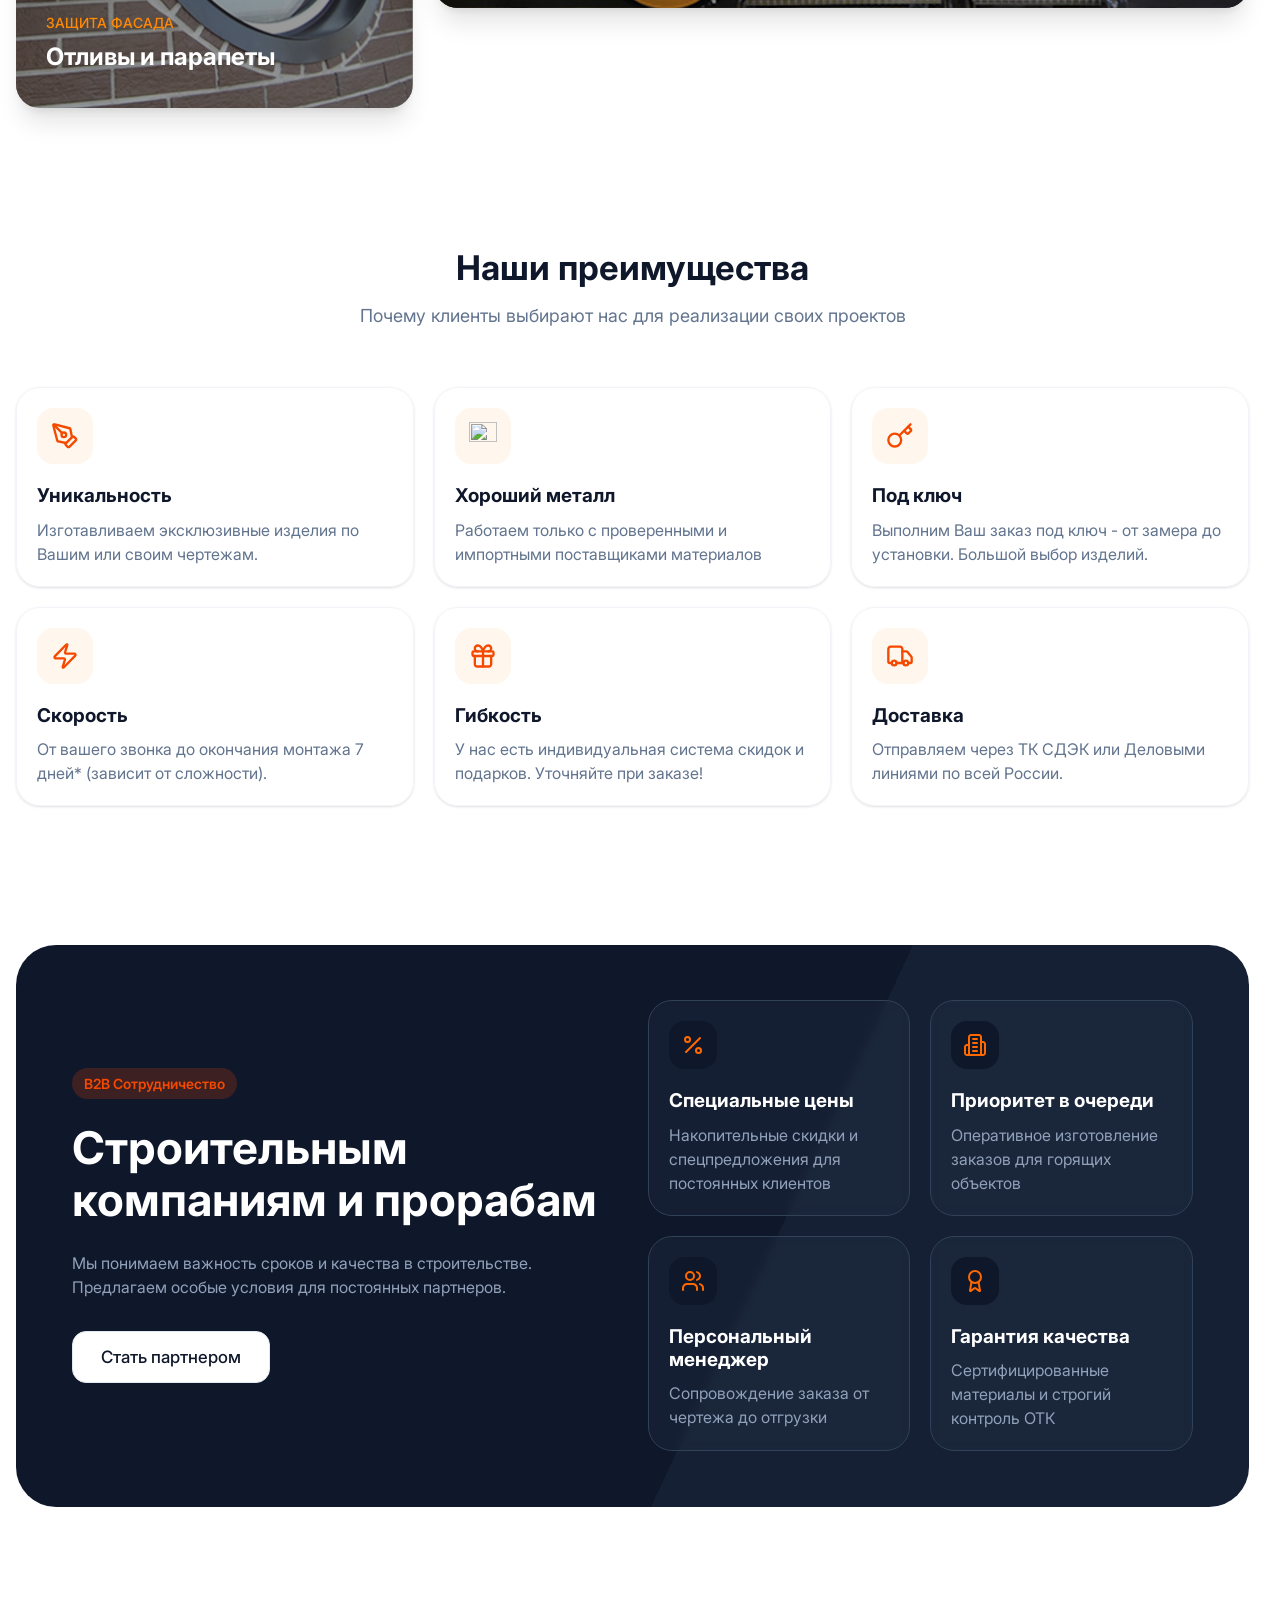
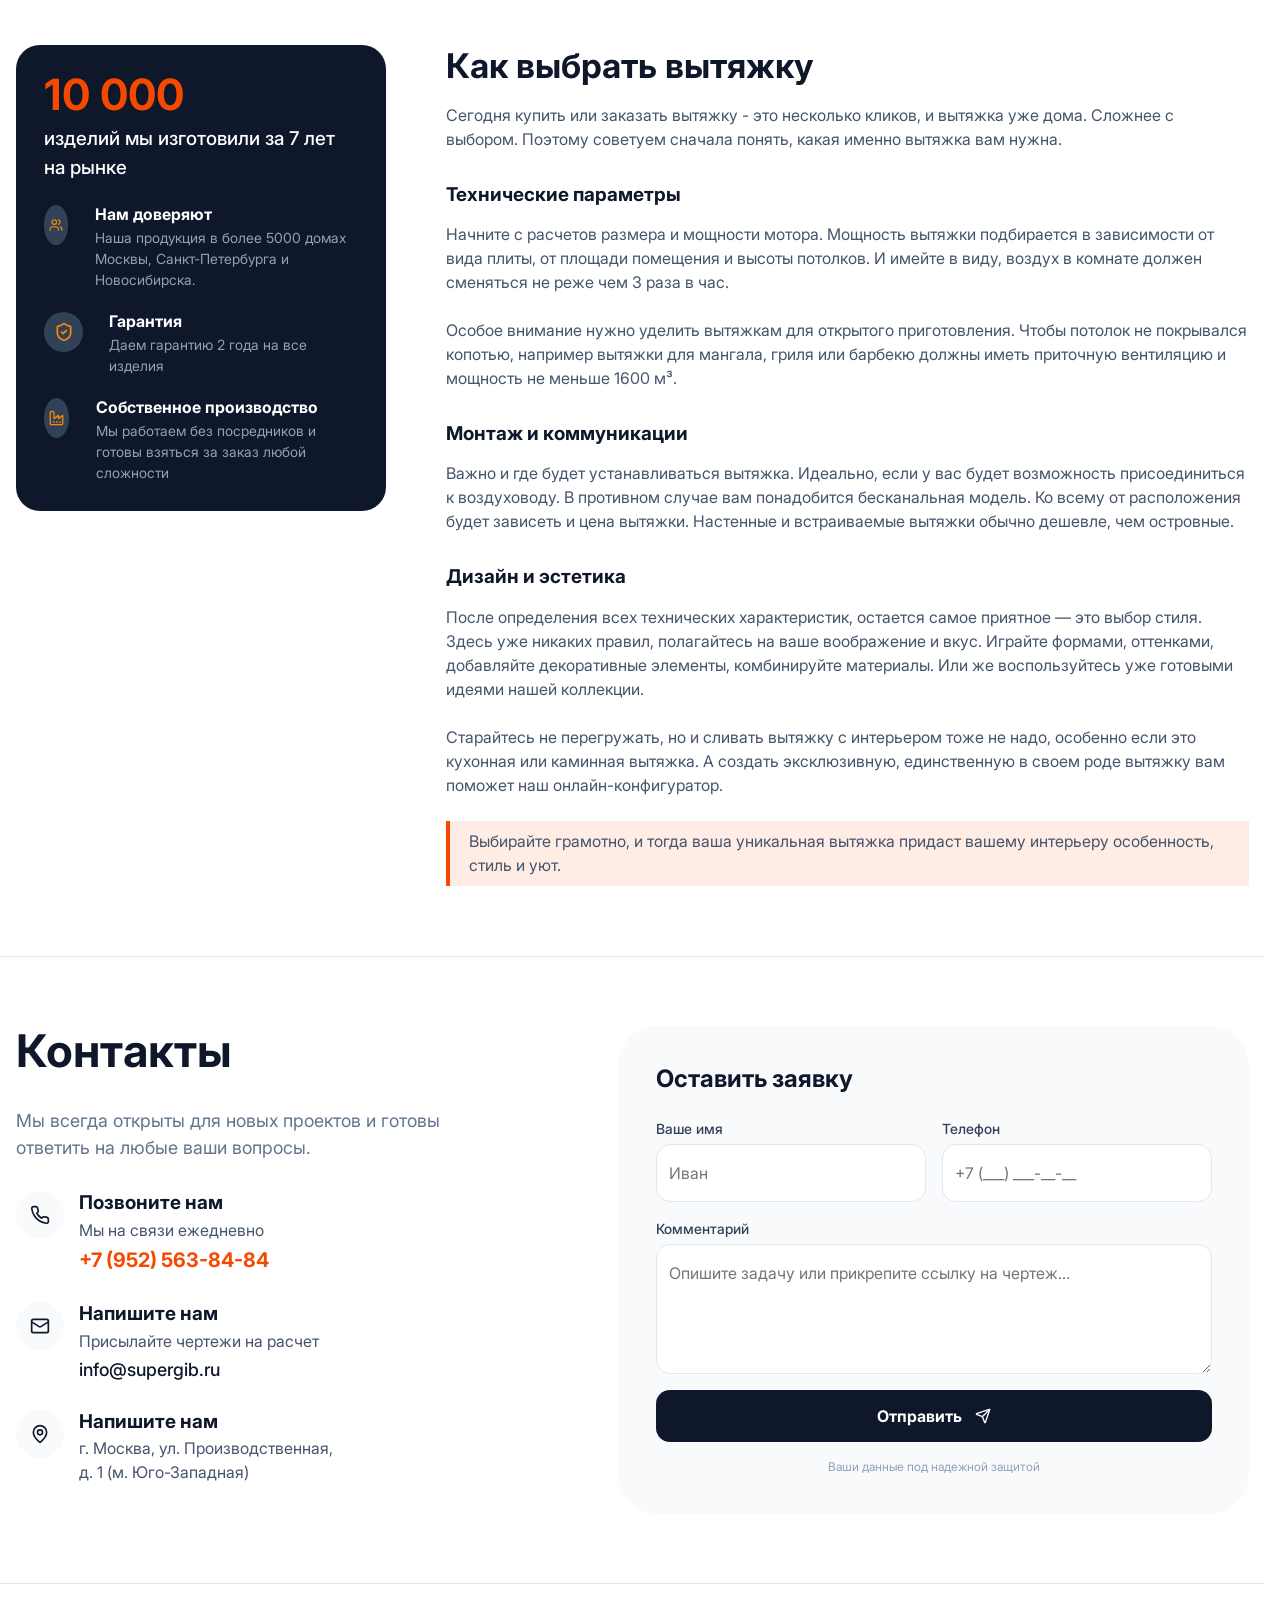
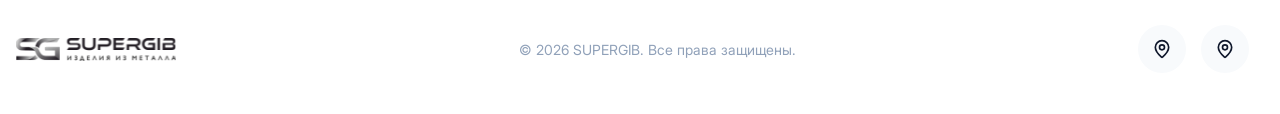
==== commit 8fed3ace: "home-final" ====
--- a/index.html
+++ b/index.html
@@ -1,1047 +1,722 @@
 <!doctype html>
 <html lang="ru">
-  <head>
-    <meta charset="UTF-8" />
-    <meta name="viewport" content="width=device-width, initial-scale=1.0" />
-    <title>SuperGib | Главная</title>
-
-    <link rel="stylesheet" href="./css/main.min.css" />
-    <script src="./js/main.js" type="module"></script>
-  </head>
-  <body>
-    <header class="header" data-js-header>
-      <div class="header__body">
-        <div class="header__body-inner container">
-          <a href="/" class="header__logo logo" title="Главная">
-            <img
-              src="./img/logo.svg"
-              alt=""
-              class="logo__image"
-              width="250"
-              height="36"
-            />
-          </a>
-          <a
-            class="header__action-phone header__action-phone--logo"
-            href="tel:+79255638484"
-            >+7 (925) 563-84-84</a
-          >
-
-          <div class="header__overlay" data-js-header-overlay>
-            <nav class="header__menu">
-              <ul class="header__menu-list">
-                <li class="header__menu-item">
-                  <a href="./index.html" class="header__menu-link is-active"
-                    >Каталог</a
-                  >
-                </li>
-                <li class="header__menu-item">
-                  <a href="#" class="header__menu-link">Радиусные элементы</a>
-                </li>
-                <li class="header__menu-item">
-                  <a href="#" class="header__menu-link">Вытяжки</a>
-                </li>
-                <li class="header__menu-item">
-                  <a href="#" class="header__menu-link">Короба</a>
-                </li>
-                <li class="header__menu-item">
-                  <a href="#" class="header__menu-link">Отливы</a>
-                </li>
-              </ul>
-            </nav>
-            <div class="header__action">
-              <div class="header__action-info">
-                <a class="header__action-phone" href="tel:+79255638484"
-                  >+7 (925) 563-84-84</a
-                >
-                <div class="header__action-time-work">
-                  Ежедневно 9:00 - 20:00
-                </div>
-              </div>
-              <a href="#" class="header__contact-us-link button button--accent"
-                >Заказать звонок</a
-              >
-            </div>
-          </div>
-
-          <div class="header__mob-action visible-tablet">
-            <a
-              href="tel:+79255638484"
-              class="header__contact-us-link button button--accent button--phone"
-              ><img src="./icons/phone.svg" alt="Позвонить"
-            /></a>
-            <button
-              class="burger-button"
-              type="button"
-              aria-label="Открыть меню"
-              title="Open menu"
-              data-js-header-burger-button
-            >
-              <svg
-                class="burger-button__svg"
-                width="30"
-                height="30"
-                viewBox="0 0 100 100"
-              >
-                <path
-                  class="burger-button__line burger-button__line--1"
-                  d="M 20,29.000046 H 80.000231 C 80.000231,29.000046 94.498839,28.817352 94.532987,66.711331 94.543142,77.980673 90.966081,81.670246 85.259173,81.668997 79.552261,81.667751 75.000211,74.999942 75.000211,74.999942 L 25.000021,25.000058"
-                />
-                <path
-                  class="burger-button__line burger-button__line--2"
-                  d="M 20,50 H 80"
-                />
-                <path
-                  class="burger-button__line burger-button__line--3"
-                  d="M 20,70.999954 H 80.000231 C 80.000231,70.999954 94.498839,71.182648 94.532987,33.288669 94.543142,22.019327 90.966081,18.329754 85.259173,18.331003 79.552261,18.332249 75.000211,25.000058 75.000211,25.000058 L 25.000021,74.999942"
-                />
-              </svg>
-            </button>
-          </div>
-        </div>
-      </div>
-    </header>
-
-    <main>
-      <section class="hero" aria-labelledby="hero-title">
-        <div class="hero__inner container">
-          <div class="hero__body" data-animate="fade-up" data-delay="100">
-            <div class="hero__badge badge badge--circl">
-              Собственное производство в Москве
-            </div>
-            <h1 id="hero-title" class="hero-title">
-              Идеальная <span class="liner-gradient">геометрия</span> металла
-            </h1>
-            <div class="hero__description">
-              <p>
-                Изготавливаем сложные радиусные элементы, вытяжки и короба
-                премиум-класса. Точность до миллиметра для тех, кто ценит
-                качество.
-              </p>
-            </div>
-            <div class="hero__action">
-              <a href="/" class="button button--accent">Рассчитать проект</a>
-              <a href="/" class="button">Каталог изделий</a>
-            </div>
-            <div class="hero__bottom metrics">
-              <ul class="metrics__list">
-                <li class="metrics__item">
-                  <div class="metrics__nums">10+</div>
-                  <div class="metrics__text">Лет опыта</div>
-                </li>
-                <li class="metrics__item">
-                  <div class="metrics__nums">ТК</div>
-                  <div class="metrics__text">Доставка по РФ</div>
-                </li>
-              </ul>
-            </div>
-          </div>
-          <div class="hero__img-block" data-animate="fade" data-delay="200">
-            <img
-              class="hero__img"
-              src="./img/hero-img.jpg"
-              alt=""
-              width="704"
-              height="700"
-            />
-            <div class="hero__img-block-info">
-              <div class="icon">
-                <img
-                  src="./icons/arrow-right-accent.svg"
-                  class="icon__img"
-                  alt=""
-                  width="8"
-                  height="8"
-                  loading="lazy"
-                />
-              </div>
-              <div class="hero__img-block-text">
-                <div class="hero__img-block-title h6">Сложные формы</div>
-                <div class="hero__img-block-description">
-                  Мы беремся за заказы, от которых отказываются другие
-                </div>
-              </div>
-            </div>
-          </div>
-        </div>
-      </section>
-
-      <section
-        class="section category container"
-        aria-labelledby="category-title"
-      >
-        <header class="section__header">
-          <div class="section__head">
-            <div class="section__sub-title">Интернет-магазин</div>
-            <h2 class="section__title h3" id="category-title">
-              Категории товаров
-            </h2>
-          </div>
-          <div class="section__actions">
-            <a class="section__link" href="/">Перейти в каталог</a>
-          </div>
-        </header>
-        <div class="section__body">
-          <ul class="category__list grid grid--cols-4">
-            <li class="category__item" data-animate="fade-up" data-delay="0">
-              <a class="card-category" href="/">
-                <div class="card-category__image-wrapper">
-                  <img
-                    src="./img/category/vitujka.jpg"
-                    alt=""
-                    width="380"
-                    height="443"
-                    loading="lazy"
-                    decoding="async"
-                    class="card-category__image"
-                  />
-                  <div class="icon icon--color-white card-category__arrow">
-                    <img
-                      src="/icons/arrow-right.svg"
-                      width="20"
-                      height="20"
-                      alt=""
-                      loading="lazy"
-                      decoding="async"
-                    />
-                  </div>
-                </div>
-
-                <h3 class="card-category__title h5">Вытяжки</h3>
-                <div class="card-category__description">
-                  Премиальные решения
-                </div>
-              </a>
-            </li>
-            <li class="category__item" data-animate="fade-up" data-delay="100">
-              <a href="/" class="card-category">
-                <div class="card-category__image-wrapper">
-                  <img
-                    src="./img/category/korob.jpg"
-                    alt=""
-                    width="380"
-                    height="443"
-                    loading="lazy"
-                    decoding="async"
-                    class="card-category__image"
-                  />
-                  <div class="icon icon--color-white card-category__arrow">
-                    <img
-                      src="/icons/arrow-right.svg"
-                      width="20"
-                      height="20"
-                      alt=""
-                      loading="lazy"
-                      decoding="async"
-                    />
-                  </div>
-                </div>
-
-                <h3 class="card-category__title h5">Короба для вытяжек</h3>
-                <div class="card-category__description">Любые конфигурации</div>
-              </a>
-            </li>
-            <li class="category__item" data-animate="fade-up" data-delay="200">
-              <a href="/" class="card-category">
-                <div class="card-category__image-wrapper">
-                  <img
-                    src="./img/category/radius-element.jpg"
-                    alt=""
-                    width="380"
-                    height="443"
-                    loading="lazy"
-                    decoding="async"
-                    class="card-category__image"
-                  />
-                  <div class="icon icon--color-white card-category__arrow">
-                    <img
-                      src="/icons/arrow-right.svg"
-                      width="20"
-                      height="20"
-                      alt=""
-                      loading="lazy"
-                      decoding="async"
-                    />
-                  </div>
-                </div>
-
-                <h3 class="card-category__title h5">Радиусные элементы</h3>
-                <div class="card-category__description">Сложная геометрия</div>
-              </a>
-            </li>
-            <li class="category__item" data-animate="fade-up" data-delay="300">
-              <a class="card-category" href="/">
-                <div class="card-category__image-wrapper">
-                  <img
-                    src="./img/category/otlivi.jpg"
-                    alt=""
-                    width="380"
-                    height="443"
-                    loading="lazy"
-                    decoding="async"
-                    class="card-category__image"
-                  />
-                  <div class="icon icon--color-white card-category__arrow">
-                    <img
-                      src="/icons/arrow-right.svg"
-                      width="20"
-                      height="20"
-                      alt=""
-                      loading="lazy"
-                      decoding="async"
-                    />
-                  </div>
-                </div>
-                <h3 class="card-category__title h5">Отливы и парапеты</h3>
-                <div class="card-category__description">Защита и эстетика</div>
-              </a>
-            </li>
-          </ul>
-        </div>
-      </section>
-
-      <section class="section profil" aria-labelledby="profil-title">
-        <div class="profil__inner container">
-          <div class="profil__block-photo">
-            <div class="profil__wrap-image">
-              <img
-                data-animate="fade"
-                data-delay="300"
-                class="profil__image"
-                src="/img/profil/image-1.jpg"
-                width="344"
-                height="256"
-                loading="lazy"
-                decoding="async"
-                alt=""
-              />
-              <img
-                data-animate="fade"
-                data-delay="400"
-                class="profil__image"
-                src="/img/profil/image-2.jpg"
-                width="344"
-                height="256"
-                loading="lazy"
-                decoding="async"
-                alt=""
-              />
-            </div>
-          </div>
-          <div class="profil__body" data-animate="fade-right" data-delay="200">
-            <div class="section__head">
-              <div
-                class="section__sub-title section__sub-title--gray section__sub-title--padding-bottom-20"
-              >
-                <div class="icon icon--color-transparent">
-                  <img
-                    src="./icons/star-accent.svg"
-                    alt=""
-                    width="20"
-                    height="20"
-                    loading="lazy"
-                  />
-                </div>
-                Наш профиль
-              </div>
-              <h2 class="section__title" id="profil-title">
-                Радиусные элементы
-                <span class="color-gray">любой сложности</span>
-              </h2>
-            </div>
-            <div class="profil__content">
-              <p>
-                Мы создаем эксклюзивные радиусные изделия для современной
-                архитектуры. Парапеты, отливы, декоративные элементы фасада и
-                интерьера — всё это требует ювелирной точности гибки, которую мы
-                гарантируем.
-              </p>
-              <ul class="list list--check-mark">
-                <li class="list__item">
-                  <div class="icon icon--color-gray icon--width-36">
-                    <svg
-                      width="16"
-                      height="16"
-                      viewBox="0 0 16 16"
-                      fill="none"
-                      xmlns="http://www.w3.org/2000/svg"
-                    >
-                      <path
-                        d="M13.3333 4L5.99996 11.3333L2.66663 8"
-                        stroke-width="1.33333"
-                        stroke-linecap="round"
-                        stroke-linejoin="round"
-                      />
-                    </svg>
-                  </div>
-                  Плавные линии без заломов
-                </li>
-                <li class="list__item">
-                  <div class="icon icon--color-gray icon--width-36">
-                    <svg
-                      width="16"
-                      height="16"
-                      viewBox="0 0 16 16"
-                      fill="none"
-                      xmlns="http://www.w3.org/2000/svg"
-                    >
-                      <path
-                        d="M13.3333 4L5.99996 11.3333L2.66663 8"
-                        stroke-width="1.33333"
-                        stroke-linecap="round"
-                        stroke-linejoin="round"
-                      />
-                    </svg>
-                  </div>
-                  Идеальная стыковка сегментов
-                </li>
-                <li class="list__item">
-                  <div class="icon icon--color-gray icon--width-36">
-                    <svg
-                      width="16"
-                      height="16"
-                      viewBox="0 0 16 16"
-                      fill="none"
-                      xmlns="http://www.w3.org/2000/svg"
-                    >
-                      <path
-                        d="M13.3333 4L5.99996 11.3333L2.66663 8"
-                        stroke-width="1.33333"
-                        stroke-linecap="round"
-                        stroke-linejoin="round"
-                      />
-                    </svg>
-                  </div>
-                  Работа с медью, алюминием, оцинкованной сталью
-                </li>
-                <li class="list__item">
-                  <div class="icon icon--color-gray icon--width-36">
-                    <svg
-                      width="16"
-                      height="16"
-                      viewBox="0 0 16 16"
-                      fill="none"
-                      xmlns="http://www.w3.org/2000/svg"
-                    >
-                      <path
-                        d="M13.3333 4L5.99996 11.3333L2.66663 8"
-                        stroke-width="1.33333"
-                        stroke-linecap="round"
-                        stroke-linejoin="round"
-                      />
-                    </svg>
-                  </div>
-                  Порошковая покраска в любой цвет RAL
-                </li>
-              </ul>
-            </div>
-            <div class="profil__action">
-              <a href="/catalog" class="button button--gray"
-                >Посмотреть примеры работ</a
-              >
-            </div>
-          </div>
-        </div>
-      </section>
-
-      <section class="section container" aria-labelledby="catalog-title">
-        <header class="section__header">
-          <div class="section__head">
-            <h2 class="section__title h3" id="catalog-title">
-              Каталог продукции
-            </h2>
-            <div class="section__description">
-              <p>Качество в каждой детали</p>
-            </div>
-          </div>
-          <div class="section__actions">
-            <a href="/" class="button">Скачать прайс-лист</a>
-          </div>
-        </header>
-        <div class="section__body catalog">
-          <ul class="catalog__list">
-            <li
-              class="catalog__item catalog__item-bl-1"
-              style="background-image: url(./img/catalog/image-1.jpg)"
-              data-animate="fade-up"
-              data-delay="100"
-            >
-              <a href="/" class="catalog__link">
-                <div class="catalog__sub-title">Премиум дизайн</div>
-                <h3 class="catalog__title h4">Кухонные вытяжки</h3>
-                <p class="catalog__description">
-                  Индивидуальное изготовление под стиль вашей кухни. Любые
-                  размеры и формы.
-                </p>
-              </a>
-              <div class="icon icon--color-white catalog__arrow">
-                <img
-                  src="/icons/arrow-up-right.svg"
-                  width="12"
-                  height="12"
-                  alt=""
-                  loading="lazy"
-                  decoding="async"
-                />
-              </div>
-            </li>
-            <li
-              class="catalog__item catalog__item-bl-2"
-              style="background-image: url(./img/catalog/image-2.jpg)"
-              data-animate="fade-up"
-              data-delay="200"
-            >
-              <a href="/" class="catalog__link">
-                <div class="catalog__sub-title">Промышленный стандарт</div>
-                <h3 class="catalog__title h4">Вентиляционные короба</h3>
-                <p class="catalog__description">
-                  Герметичные и прочные системы для любых типов помещений.
-                </p>
-              </a>
-              <div class="icon icon--color-white catalog__arrow">
-                <img
-                  src="/icons/arrow-up-right.svg"
-                  width="12"
-                  height="12"
-                  alt=""
-                  loading="lazy"
-                  decoding="async"
-                />
-              </div>
-            </li>
-            <li
-              class="catalog__item catalog__item-bl-3"
-              style="background-image: url(./img/catalog/image-3.jpg)"
-              data-animate="fade-up"
-              data-delay="300"
-            >
-              <a href="/" class="catalog__link">
-                <div class="catalog__sub-title">Защита фасада</div>
-                <h3 class="catalog__title h4">Отливы и парапеты</h3>
-                <p class="catalog__description">
-                  Долговечные решения для защиты оконных проемов и кровельных
-                  конструкций.
-                </p>
-              </a>
-              <div class="icon icon--color-white catalog__arrow">
-                <img
-                  src="/icons/arrow-up-right.svg"
-                  width="12"
-                  height="12"
-                  alt=""
-                  loading="lazy"
-                  decoding="async"
-                />
-              </div>
-            </li>
-            <li
-              class="catalog__item catalog__item-bl-4"
-              style="background-image: url(./img/catalog/image-4.jpg)"
-              data-animate="fade-up"
-              data-delay="400"
-            >
-              <a href="/" class="catalog__link">
-                <div class="catalog__sub-title">
-                  Ваши идеи — наше исполнение
-                </div>
-                <h3 class="catalog__title h4">Индивидуальный заказ</h3>
-                <p class="catalog__description">
-                  Реализуем любые нестандартные изделия по вашим чертежам.
-                </p>
-              </a>
-              <div class="icon icon--color-white catalog__arrow">
-                <img
-                  src="/icons/arrow-up-right.svg"
-                  width="12"
-                  height="12"
-                  alt=""
-                  loading="lazy"
-                  decoding="async"
-                />
-              </div>
-            </li>
-          </ul>
-        </div>
-      </section>
-
-      <section class="section" aria-labelledby="advantages-title">
-        <header class="section__header section__header--center">
-          <div class="section__head">
-            <h2 class="section__title h3" id="advantages-title">
-              Наши преимущества
-            </h2>
-            <div class="section__description">
-              Почему клиенты выбирают нас для реализации своих проектов
-            </div>
-          </div>
-        </header>
-        <div class="advantages container">
-          <ul class="advantages__list grid grid--cols-3">
-            <li
-              class="advantages__item"
-              data-animate="fade-up"
-              data-delay="100"
-            >
-              <div class="advantages-card">
-                <div
-                  class="advantages-card__icon icon icon--cub icon--width-56"
-                >
-                  <img
-                    src="/icons/advantages/icon-1.svg"
-                    width="28"
-                    height="28"
-                    alt=""
-                    loading="lazy"
-                    decoding="async"
-                  />
-                </div>
-                <h3 class="advantages-card__title h5">Уникальность</h3>
-                <div class="advantages-card__description">
-                  <p>
-                    Изготавливаем эксклюзивные изделия по Вашим или своим
-                    чертежам.
-                  </p>
-                </div>
-              </div>
-            </li>
-            <li
-              class="advantages__item"
-              data-animate="fade-up"
-              data-delay="200"
-            >
-              <div class="advantages-card">
-                <div
-                  class="advantages-card__icon icon icon--cub icon--width-56"
-                >
-                  <img
-                    src="/icons/advantages/icon-2.svg"
-                    width="28"
-                    height="28"
-                    alt=""
-                    loading="lazy"
-                    decoding="async"
-                  />
-                </div>
-                <h3 class="advantages-card__title h5">Хороший металл</h3>
-                <div class="advantages-card__description">
-                  <p>
-                    Работаем только с проверенными и импортными поставщиками
-                    материалов
-                  </p>
-                </div>
-              </div>
-            </li>
-            <li
-              class="advantages__item"
-              data-animate="fade-up"
-              data-delay="300"
-            >
-              <div class="advantages-card">
-                <div
-                  class="advantages-card__icon icon icon--cub icon--width-56"
-                >
-                  <img
-                    src="/icons/advantages/icon-3.svg"
-                    width="28"
-                    height="28"
-                    alt=""
-                    loading="lazy"
-                    decoding="async"
-                  />
-                </div>
-                <h3 class="advantages-card__title h5">Под ключ</h3>
-                <div class="advantages-card__description">
-                  <p>
-                    Выполним Ваш заказ под ключ - от замера до установки.
-                    Большой выбор изделий.
-                  </p>
-                </div>
-              </div>
-            </li>
-            <li
-              class="advantages__item"
-              data-animate="fade-up"
-              data-delay="400"
-            >
-              <div class="advantages-card">
-                <div
-                  class="advantages-card__icon icon icon--cub icon--width-56"
-                >
-                  <img
-                    src="/icons/advantages/icon-4.svg"
-                    width="28"
-                    height="28"
-                    alt=""
-                    loading="lazy"
-                    decoding="async"
-                  />
-                </div>
-                <h3 class="advantages-card__title h5">Скорость</h3>
-                <div class="advantages-card__description">
-                  <p>
-                    От вашего звонка до окончания монтажа 7 дней* (зависит от
-                    сложности).
-                  </p>
-                </div>
-              </div>
-            </li>
-            <li
-              class="advantages__item"
-              data-animate="fade-up"
-              data-delay="500"
-            >
-              <div class="advantages-card">
-                <div
-                  class="advantages-card__icon icon icon--cub icon--width-56"
-                >
-                  <img
-                    src="/icons/advantages/icon-5.svg"
-                    width="28"
-                    height="28"
-                    alt=""
-                    loading="lazy"
-                    decoding="async"
-                  />
-                </div>
-                <h3 class="advantages-card__title h5">Гибкость</h3>
-                <div class="advantages-card__description">
-                  <p>
-                    У нас есть индивидуальная система скидок и подарков.
-                    Уточняйте при заказе!
-                  </p>
-                </div>
-              </div>
-            </li>
-            <li
-              class="advantages__item"
-              data-animate="fade-up"
-              data-delay="600"
-            >
-              <div class="advantages-card">
-                <div
-                  class="advantages-card__icon icon icon--cub icon--width-56"
-                >
-                  <img
-                    src="/icons/advantages/icon-6.svg"
-                    width="28"
-                    height="28"
-                    alt=""
-                    loading="lazy"
-                    decoding="async"
-                  />
-                </div>
-                <h3 class="advantages-card__title h5">Доставка</h3>
-                <div class="advantages-card__description">
-                  <p>
-                    Отправляем через ТК СДЭК или Деловыми линиями по всей
-                    России.
-                  </p>
-                </div>
-              </div>
-            </li>
-          </ul>
-        </div>
-      </section>
-
-      <section class="section container" aria-labelledby="cooperation-title">
-        <div class="cooperation">
-          <div class="cooperation__inner">
-            <div class="cooperation__info">
-              <div class="badge badge--dark">B2B Сотрудничество</div>
-              <h2 class="cooperation__title" id="cooperation-title">
-                Строительным компаниям и прорабам
-              </h2>
-              <div class="cooperation__description">
-                <p>
-                  Мы понимаем важность сроков и качества в строительстве.
-                  Предлагаем особые условия для постоянных партнеров.
-                </p>
-              </div>
-              <a href="/" class="button">Стать партнером</a>
-            </div>
-            <ul class="cooperation__list grid grid--cols-2">
-              <li class="cooperation__item">
-                <article class="advantages-card advantages-card--dark">
-                  <div
-                    class="advantages-card__icon icon icon--color-dark icon--cub icon--width-48"
-                  >
-                    <img
-                      src="/icons/cooperation/icon-1.svg"
-                      width="24"
-                      height="24"
-                      alt=""
-                      aria-hidden="true"
-                      loading="lazy"
-                      decoding="async"
-                    />
-                  </div>
-                  <h3 class="advantages-card__title h5">Специальные цены</h3>
-                  <div class="advantages-card__description">
-                    <p>
-                      Накопительные скидки и спецпредложения для постоянных
-                      клиентов
-                    </p>
-                  </div>
-                </article>
-              </li>
-              <li class="cooperation__item">
-                <article class="advantages-card advantages-card--dark">
-                  <div
-                    class="advantages-card__icon icon icon--color-dark icon--cub icon--width-48"
-                  >
-                    <img
-                      src="/icons/cooperation/icon-2.svg"
-                      width="24"
-                      height="24"
-                      alt=""
-                      aria-hidden="true"
-                      loading="lazy"
-                      decoding="async"
-                    />
-                  </div>
-                  <h3 class="advantages-card__title h5">Приоритет в очереди</h3>
-                  <div class="advantages-card__description">
-                    <p>Оперативное изготовление заказов для горящих объектов</p>
-                  </div>
-                </article>
-              </li>
-              <li class="cooperation__item">
-                <article class="advantages-card advantages-card--dark">
-                  <div
-                    class="advantages-card__icon icon icon--color-dark icon--cub icon--width-48"
-                  >
-                    <img
-                      src="/icons/cooperation/icon-3.svg"
-                      width="24"
-                      height="24"
-                      alt=""
-                      aria-hidden="true"
-                      loading="lazy"
-                      decoding="async"
-                    />
-                  </div>
-                  <h3 class="advantages-card__title h5">
-                    Персональный менеджер
-                  </h3>
-                  <div class="advantages-card__description">
-                    <p>Сопровождение заказа от чертежа до отгрузки</p>
-                  </div>
-                </article>
-              </li>
-              <li class="cooperation__item">
-                <article class="advantages-card advantages-card--dark">
-                  <div
-                    class="advantages-card__icon icon icon--color-dark icon--cub icon--width-48"
-                  >
-                    <img
-                      src="/icons/cooperation/icon-4.svg"
-                      width="24"
-                      height="24"
-                      alt=""
-                      aria-hidden="true"
-                      loading="lazy"
-                      decoding="async"
-                    />
-                  </div>
-                  <h3 class="advantages-card__title h5">Гарантия качества</h3>
-                  <div class="advantages-card__description">
-                    <p>Сертифицированные материалы и строгий контроль ОТК</p>
-                  </div>
-                </article>
-              </li>
-            </ul>
-          </div>
-        </div>
-      </section>
-    </main>
-
-    <footer class="footer">
-      <div class="footer__body">
-        <div class="footer__body-inner container">
-          <div class="footer__info">
-            <h2 class="footer__title">Контакты</h2>
-            <div class="footer__description">
-              <p>
-                Мы всегда открыты для новых проектов и готовы ответить на любые
-                ваши вопросы.
-              </p>
-            </div>
-            <div class="footer__contact">
-              <ul class="footer__contact-list">
-                <li class="footer__contact-item">
-                  <div class="icon icon--color-gray">
-                    <img
-                      src="./icons/footer/icon-1.svg"
-                      alt="Телефон"
-                      width="20"
-                      height="20"
-                      loading="lazy"
-                    />
-                  </div>
-                  <div class="footer__contact-item-info">
-                    <h3 class="h5 footer__contact-item-title">Позвоните нам</h3>
-                    <div class="footer__contact-item-description">
-                      Мы на связи ежедневно
-                    </div>
-                    <a
-                      class="footer__contact-item-phone"
-                      href="tel:+79525638484"
-                      >+7 (952) 563-84-84</a
-                    >
-                  </div>
-                </li>
-                <li class="footer__contact-item">
-                  <div class="icon icon--color-gray">
-                    <img
-                      src="./icons/footer/icon-2.svg"
-                      alt="Почта"
-                      width="20"
-                      height="20"
-                      loading="lazy"
-                    />
-                  </div>
-                  <div class="footer__contact-item-info">
-                    <h3 class="h5 footer__contact-item-title">Напишите нам</h3>
-                    <div class="footer__contact-item-description">
-                      Присылайте чертежи на расчет
-                    </div>
-                    <a
-                      class="footer__contact-item-email"
-                      href="mailto:info@supergib.ru"
-                      >info@supergib.ru</a
-                    >
-                  </div>
-                </li>
-                <li class="footer__contact-item">
-                  <div class="icon icon--color-gray">
-                    <img
-                      src="./icons/footer/icon-3.svg"
-                      alt="Адрес"
-                      width="20"
-                      height="20"
-                      loading="lazy"
-                    />
-                  </div>
-                  <div class="footer__contact-item-info">
-                    <h3 class="h5 footer__contact-item-title">Напишите нам</h3>
-                    <div class="footer__contact-item-adress">
-                      г. Москва, ул. Производственная, д. 1 (м. Юго-Западная)
-                    </div>
-                  </div>
-                </li>
-              </ul>
-            </div>
-          </div>
-          <div class="footer__form">
-            <form
-              class="form form--request"
-              action="#"
-              method="post"
-              novalidate
-            >
-              <div class="form__inner">
-                <h2 class="form__title h4">Оставить заявку</h2>
-
-                <!-- Два поля в ряд -->
-                <div class="form__row form__row--cols-2">
-                  <div class="form__field">
-                    <label class="form__label" for="name">Ваше имя</label>
-                    <input
-                      class="form__input"
-                      type="text"
-                      id="name"
-                      name="name"
-                      placeholder="Иван"
-                      autocomplete="name"
-                      required
-                    />
-                  </div>
-
-                  <div class="form__field">
-                    <label class="form__label" for="phone">Телефон</label>
-                    <input
-                      class="form__input"
-                      type="tel"
-                      id="phone"
-                      name="phone"
-                      placeholder="+7 (___) ___-__-__"
-                      autocomplete="tel"
-                      required
-                    />
-                  </div>
-                </div>
-
-                <!-- Комментарий -->
-                <div class="form__field">
-                  <label class="form__label" for="comment">Комментарий</label>
-                  <textarea
-                    class="form__textarea"
-                    id="comment"
-                    name="comment"
-                    placeholder="Опишите задачу или прикрепите ссылку на чертеж..."
-                    rows="4"
-                  ></textarea>
-                </div>
-
-                <!-- Кнопка -->
-                <div class="form__actions">
-                  <button class="form__submit" type="submit">
-                    <span>Отправить</span
-                    ><img
-                      src="/icons/mail.svg"
-                      width="16"
-                      height="16"
-                      loading="lazy"
-                      alt="Отправить"
-                    />
-                  </button>
-                </div>
-
-                <!-- Текст под кнопкой -->
-                <div class="form__privacy">
-                  Ваши данные под надежной защитой
-                </div>
-              </div>
-            </form>
-          </div>
-        </div>
-      </div>
-      <div class="footer__bottom">
-        <div class="footer__bottom-inner container">
-          <a href="/" class="footer__logo logo" title="Главная">
-            <img
-              src="./img/logo.svg"
-              alt=""
-              class="logo__image"
-              width="250"
-              height="36"
-            />
-          </a>
-          <div class="footer__bottom-private">
-            <p>© 2026 SUPERGIB. Все права защищены.</p>
-          </div>
-          <div class="footer__bottom-soc1als">
-            <a href="/" class="icon icon--color-gray icon--active">
-              <img
-                src="./icons/footer/icon-3.svg"
-                alt="Адрес"
-                width="20"
-                height="20"
-                loading="lazy"
-              />
-            </a>
-            <a href="/" class="icon icon--color-gray icon--active">
-              <img
-                src="./icons/footer/icon-3.svg"
-                alt="Адрес"
-                width="20"
-                height="20"
-                loading="lazy"
-              />
-            </a>
-          </div>
-        </div>
-      </div>
-    </footer>
-  </body>
-</html>
+
+<head>
+	<meta charset="UTF-8" />
+	<meta name="viewport" content="width=device-width, initial-scale=1.0" />
+	<title>SuperGib | Главная</title>
+
+	<link rel="stylesheet" href="./css/main.min.css" />
+	<script src="./js/main.js" type="module"></script>
+</head>
+
+<body>
+	<header class="header" data-js-header>
+		<div class="header__body">
+			<div class="header__body-inner container">
+				<a href="/" class="header__logo logo" title="Главная">
+					<img src="./img/logo.svg" alt="" class="logo__image" width="250" height="36" />
+				</a>
+				<a class="header__action-phone header__action-phone--logo" href="tel:+79255638484">+7 (925) 563-84-84</a>
+
+				<div class="header__overlay" data-js-header-overlay>
+					<nav class="header__menu">
+						<ul class="header__menu-list">
+							<li class="header__menu-item">
+								<a href="./index.html" class="header__menu-link is-active">Каталог</a>
+							</li>
+							<li class="header__menu-item">
+								<a href="#" class="header__menu-link">Радиусные элементы</a>
+							</li>
+							<li class="header__menu-item">
+								<a href="#" class="header__menu-link">Вытяжки</a>
+							</li>
+							<li class="header__menu-item">
+								<a href="#" class="header__menu-link">Короба</a>
+							</li>
+							<li class="header__menu-item">
+								<a href="#" class="header__menu-link">Отливы</a>
+							</li>
+						</ul>
+					</nav>
+					<div class="header__action">
+						<div class="header__action-info">
+							<a class="header__action-phone" href="tel:+79255638484">+7 (925) 563-84-84</a>
+							<div class="header__action-time-work">
+								Ежедневно 9:00 - 20:00
+							</div>
+						</div>
+						<a href="#" class="header__contact-us-link button button--accent">Заказать звонок</a>
+					</div>
+				</div>
+
+				<div class="header__mob-action visible-tablet">
+					<a href="tel:+79255638484" class="header__contact-us-link button button--accent button--phone"><img
+							src="./icons/phone.svg" alt="Позвонить" /></a>
+					<button class="burger-button" type="button" aria-label="Открыть меню" title="Open menu"
+						data-js-header-burger-button>
+						<svg class="burger-button__svg" width="30" height="30" viewBox="0 0 100 100">
+							<path class="burger-button__line burger-button__line--1"
+								d="M 20,29.000046 H 80.000231 C 80.000231,29.000046 94.498839,28.817352 94.532987,66.711331 94.543142,77.980673 90.966081,81.670246 85.259173,81.668997 79.552261,81.667751 75.000211,74.999942 75.000211,74.999942 L 25.000021,25.000058" />
+							<path class="burger-button__line burger-button__line--2" d="M 20,50 H 80" />
+							<path class="burger-button__line burger-button__line--3"
+								d="M 20,70.999954 H 80.000231 C 80.000231,70.999954 94.498839,71.182648 94.532987,33.288669 94.543142,22.019327 90.966081,18.329754 85.259173,18.331003 79.552261,18.332249 75.000211,25.000058 75.000211,25.000058 L 25.000021,74.999942" />
+						</svg>
+					</button>
+				</div>
+			</div>
+		</div>
+	</header>
+
+	<main>
+		<section class="hero" aria-labelledby="hero-title">
+			<div class="hero__inner container">
+				<div class="hero__body" data-animate="fade-up" data-delay="100">
+					<div class="hero__badge badge badge--circl">
+						Собственное производство в Москве
+					</div>
+					<h1 id="hero-title" class="hero-title">
+						Идеальная <span class="liner-gradient">геометрия</span> металла
+					</h1>
+					<div class="hero__description">
+						<p>
+							Изготавливаем сложные радиусные элементы, вытяжки и короба
+							премиум-класса. Точность до миллиметра для тех, кто ценит
+							качество.
+						</p>
+					</div>
+					<div class="hero__action">
+						<a href="/" class="button button--accent">Рассчитать проект</a>
+						<a href="/" class="button">Каталог изделий</a>
+					</div>
+					<div class="hero__bottom metrics">
+						<ul class="metrics__list">
+							<li class="metrics__item">
+								<div class="metrics__nums">10+</div>
+								<div class="metrics__text">Лет опыта</div>
+							</li>
+							<li class="metrics__item">
+								<div class="metrics__nums">ТК</div>
+								<div class="metrics__text">Доставка по РФ</div>
+							</li>
+						</ul>
+					</div>
+				</div>
+				<div class="hero__img-block" data-animate="fade" data-delay="200">
+					<img class="hero__img" src="./img/hero-img.jpg" alt="" width="704" height="700" />
+					<div class="hero__img-block-info">
+						<div class="icon">
+							<img src="./icons/arrow-right-accent.svg" class="icon__img" alt="" width="8" height="8" loading="lazy" />
+						</div>
+						<div class="hero__img-block-text">
+							<div class="hero__img-block-title h6">Сложные формы</div>
+							<div class="hero__img-block-description">
+								Мы беремся за заказы, от которых отказываются другие
+							</div>
+						</div>
+					</div>
+				</div>
+			</div>
+		</section>
+
+		<section class="section category container" aria-labelledby="category-title">
+			<header class="section__header">
+				<div class="section__head">
+					<div class="section__sub-title">Интернет-магазин</div>
+					<h2 class="section__title h3" id="category-title">
+						Категории товаров
+					</h2>
+				</div>
+				<div class="section__actions">
+					<a class="section__link" href="/">Перейти в каталог</a>
+				</div>
+			</header>
+			<div class="section__body">
+				<ul class="category__list grid grid--cols-4">
+					<li class="category__item" data-animate="fade-up" data-delay="0">
+						<a class="card-category" href="/">
+							<div class="card-category__image-wrapper">
+								<img src="./img/category/vitujka.jpg" alt="" width="380" height="443" loading="lazy" decoding="async"
+									class="card-category__image" />
+								<div class="icon icon--color-white card-category__arrow">
+									<img src="/icons/arrow-right.svg" width="20" height="20" alt="" loading="lazy" decoding="async" />
+								</div>
+							</div>
+
+							<h3 class="card-category__title h5">Вытяжки</h3>
+							<div class="card-category__description">
+								Премиальные решения
+							</div>
+						</a>
+					</li>
+					<li class="category__item" data-animate="fade-up" data-delay="100">
+						<a href="/" class="card-category">
+							<div class="card-category__image-wrapper">
+								<img src="./img/category/korob.jpg" alt="" width="380" height="443" loading="lazy" decoding="async"
+									class="card-category__image" />
+								<div class="icon icon--color-white card-category__arrow">
+									<img src="/icons/arrow-right.svg" width="20" height="20" alt="" loading="lazy" decoding="async" />
+								</div>
+							</div>
+
+							<h3 class="card-category__title h5">Короба для вытяжек</h3>
+							<div class="card-category__description">Любые конфигурации</div>
+						</a>
+					</li>
+					<li class="category__item" data-animate="fade-up" data-delay="200">
+						<a href="/" class="card-category">
+							<div class="card-category__image-wrapper">
+								<img src="./img/category/radius-element.jpg" alt="" width="380" height="443" loading="lazy"
+									decoding="async" class="card-category__image" />
+								<div class="icon icon--color-white card-category__arrow">
+									<img src="/icons/arrow-right.svg" width="20" height="20" alt="" loading="lazy" decoding="async" />
+								</div>
+							</div>
+
+							<h3 class="card-category__title h5">Радиусные элементы</h3>
+							<div class="card-category__description">Сложная геометрия</div>
+						</a>
+					</li>
+					<li class="category__item" data-animate="fade-up" data-delay="300">
+						<a class="card-category" href="/">
+							<div class="card-category__image-wrapper">
+								<img src="./img/category/otlivi.jpg" alt="" width="380" height="443" loading="lazy" decoding="async"
+									class="card-category__image" />
+								<div class="icon icon--color-white card-category__arrow">
+									<img src="/icons/arrow-right.svg" width="20" height="20" alt="" loading="lazy" decoding="async" />
+								</div>
+							</div>
+							<h3 class="card-category__title h5">Отливы и парапеты</h3>
+							<div class="card-category__description">Защита и эстетика</div>
+						</a>
+					</li>
+				</ul>
+			</div>
+		</section>
+
+		<section class="section profil" aria-labelledby="profil-title">
+			<div class="profil__inner container">
+				<div class="profil__block-photo">
+					<div class="profil__wrap-image">
+						<img data-animate="fade" data-delay="300" class="profil__image" src="/img/profil/image-1.jpg" width="344"
+							height="256" loading="lazy" decoding="async" alt="" />
+						<img data-animate="fade" data-delay="400" class="profil__image" src="/img/profil/image-2.jpg" width="344"
+							height="256" loading="lazy" decoding="async" alt="" />
+					</div>
+				</div>
+				<div class="profil__body" data-animate="fade-right" data-delay="200">
+					<div class="section__head">
+						<div class="section__sub-title section__sub-title--gray section__sub-title--padding-bottom-20">
+							<div class="icon icon--color-transparent">
+								<img src="./icons/star-accent.svg" alt="" width="20" height="20" loading="lazy" />
+							</div>
+							Наш профиль
+						</div>
+						<h2 class="section__title" id="profil-title">
+							Радиусные элементы
+							<span class="color-gray">любой сложности</span>
+						</h2>
+					</div>
+					<div class="profil__content">
+						<p>
+							Мы создаем эксклюзивные радиусные изделия для современной
+							архитектуры. Парапеты, отливы, декоративные элементы фасада и
+							интерьера — всё это требует ювелирной точности гибки, которую мы
+							гарантируем.
+						</p>
+						<ul class="list list--check-mark">
+							<li class="list__item">
+								<div class="icon icon--color-gray icon--width-36">
+									<svg width="16" height="16" viewBox="0 0 16 16" fill="none" xmlns="http://www.w3.org/2000/svg">
+										<path d="M13.3333 4L5.99996 11.3333L2.66663 8" stroke-width="1.33333" stroke-linecap="round"
+											stroke-linejoin="round" />
+									</svg>
+								</div>
+								Плавные линии без заломов
+							</li>
+							<li class="list__item">
+								<div class="icon icon--color-gray icon--width-36">
+									<svg width="16" height="16" viewBox="0 0 16 16" fill="none" xmlns="http://www.w3.org/2000/svg">
+										<path d="M13.3333 4L5.99996 11.3333L2.66663 8" stroke-width="1.33333" stroke-linecap="round"
+											stroke-linejoin="round" />
+									</svg>
+								</div>
+								Идеальная стыковка сегментов
+							</li>
+							<li class="list__item">
+								<div class="icon icon--color-gray icon--width-36">
+									<svg width="16" height="16" viewBox="0 0 16 16" fill="none" xmlns="http://www.w3.org/2000/svg">
+										<path d="M13.3333 4L5.99996 11.3333L2.66663 8" stroke-width="1.33333" stroke-linecap="round"
+											stroke-linejoin="round" />
+									</svg>
+								</div>
+								Работа с медью, алюминием, оцинкованной сталью
+							</li>
+							<li class="list__item">
+								<div class="icon icon--color-gray icon--width-36">
+									<svg width="16" height="16" viewBox="0 0 16 16" fill="none" xmlns="http://www.w3.org/2000/svg">
+										<path d="M13.3333 4L5.99996 11.3333L2.66663 8" stroke-width="1.33333" stroke-linecap="round"
+											stroke-linejoin="round" />
+									</svg>
+								</div>
+								Порошковая покраска в любой цвет RAL
+							</li>
+						</ul>
+					</div>
+					<div class="profil__action">
+						<a href="/catalog" class="button button--gray">Посмотреть примеры работ</a>
+					</div>
+				</div>
+			</div>
+		</section>
+
+		<section class="section container" aria-labelledby="catalog-title">
+			<header class="section__header">
+				<div class="section__head">
+					<h2 class="section__title h3" id="catalog-title">
+						Каталог продукции
+					</h2>
+					<div class="section__description">
+						<p>Качество в каждой детали</p>
+					</div>
+				</div>
+				<div class="section__actions">
+					<a href="/" class="button">Скачать прайс-лист</a>
+				</div>
+			</header>
+			<div class="section__body catalog">
+				<ul class="catalog__list">
+					<li class="catalog__item catalog__item-bl-1" style="background-image: url(./img/catalog/image-1.jpg)"
+						data-animate="fade-up" data-delay="100">
+						<a href="/" class="catalog__link">
+							<div class="catalog__sub-title">Премиум дизайн</div>
+							<h3 class="catalog__title h4">Кухонные вытяжки</h3>
+							<p class="catalog__description">
+								Индивидуальное изготовление под стиль вашей кухни. Любые
+								размеры и формы.
+							</p>
+						</a>
+						<div class="icon icon--color-white catalog__arrow">
+							<img src="/icons/arrow-up-right.svg" width="12" height="12" alt="" loading="lazy" decoding="async" />
+						</div>
+					</li>
+					<li class="catalog__item catalog__item-bl-2" style="background-image: url(./img/catalog/image-2.jpg)"
+						data-animate="fade-up" data-delay="200">
+						<a href="/" class="catalog__link">
+							<div class="catalog__sub-title">Промышленный стандарт</div>
+							<h3 class="catalog__title h4">Вентиляционные короба</h3>
+							<p class="catalog__description">
+								Герметичные и прочные системы для любых типов помещений.
+							</p>
+						</a>
+						<div class="icon icon--color-white catalog__arrow">
+							<img src="/icons/arrow-up-right.svg" width="12" height="12" alt="" loading="lazy" decoding="async" />
+						</div>
+					</li>
+					<li class="catalog__item catalog__item-bl-3" style="background-image: url(./img/catalog/image-3.jpg)"
+						data-animate="fade-up" data-delay="100">
+						<a href="/" class="catalog__link">
+							<div class="catalog__sub-title">Защита фасада</div>
+							<h3 class="catalog__title h4">Отливы и парапеты</h3>
+							<p class="catalog__description">
+								Долговечные решения для защиты оконных проемов и кровельных
+								конструкций.
+							</p>
+						</a>
+						<div class="icon icon--color-white catalog__arrow">
+							<img src="/icons/arrow-up-right.svg" width="12" height="12" alt="" loading="lazy" decoding="async" />
+						</div>
+					</li>
+					<li class="catalog__item catalog__item-bl-4" style="background-image: url(./img/catalog/image-4.jpg)"
+						data-animate="fade-up" data-delay="200">
+						<a href="/" class="catalog__link">
+							<div class="catalog__sub-title">
+								Ваши идеи — наше исполнение
+							</div>
+							<h3 class="catalog__title h4">Индивидуальный заказ</h3>
+							<p class="catalog__description">
+								Реализуем любые нестандартные изделия по вашим чертежам.
+							</p>
+						</a>
+						<div class="icon icon--color-white catalog__arrow">
+							<img src="/icons/arrow-up-right.svg" width="12" height="12" alt="" loading="lazy" decoding="async" />
+						</div>
+					</li>
+				</ul>
+			</div>
+		</section>
+
+		<section class="section" aria-labelledby="advantages-title">
+			<header class="section__header section__header--center">
+				<div class="section__head">
+					<h2 class="section__title h3" id="advantages-title">
+						Наши преимущества
+					</h2>
+					<div class="section__description">
+						Почему клиенты выбирают нас для реализации своих проектов
+					</div>
+				</div>
+			</header>
+			<div class="advantages container">
+				<ul class="advantages__list grid grid--cols-3">
+					<li class="advantages__item" data-animate="fade-up" data-delay="100">
+						<div class="advantages-card">
+							<div class="advantages-card__icon icon icon--cub icon--width-56">
+								<img src="/icons/advantages/icon-1.svg" width="28" height="28" alt="" loading="lazy" decoding="async" />
+							</div>
+							<h3 class="advantages-card__title h5">Уникальность</h3>
+							<div class="advantages-card__description">
+								<p>
+									Изготавливаем эксклюзивные изделия по Вашим или своим
+									чертежам.
+								</p>
+							</div>
+						</div>
+					</li>
+					<li class="advantages__item" data-animate="fade-up" data-delay="200">
+						<div class="advantages-card">
+							<div class="advantages-card__icon icon icon--cub icon--width-56">
+								<img src="/icons/advantages/icon-2.svg" width="28" height="28" alt="" loading="lazy" decoding="async" />
+							</div>
+							<h3 class="advantages-card__title h5">Хороший металл</h3>
+							<div class="advantages-card__description">
+								<p>
+									Работаем только с проверенными и импортными поставщиками
+									материалов
+								</p>
+							</div>
+						</div>
+					</li>
+					<li class="advantages__item" data-animate="fade-up" data-delay="300">
+						<div class="advantages-card">
+							<div class="advantages-card__icon icon icon--cub icon--width-56">
+								<img src="/icons/advantages/icon-3.svg" width="28" height="28" alt="" loading="lazy" decoding="async" />
+							</div>
+							<h3 class="advantages-card__title h5">Под ключ</h3>
+							<div class="advantages-card__description">
+								<p>
+									Выполним Ваш заказ под ключ - от замера до установки.
+									Большой выбор изделий.
+								</p>
+							</div>
+						</div>
+					</li>
+					<li class="advantages__item" data-animate="fade-up" data-delay="100">
+						<div class="advantages-card">
+							<div class="advantages-card__icon icon icon--cub icon--width-56">
+								<img src="/icons/advantages/icon-4.svg" width="28" height="28" alt="" loading="lazy" decoding="async" />
+							</div>
+							<h3 class="advantages-card__title h5">Скорость</h3>
+							<div class="advantages-card__description">
+								<p>
+									От вашего звонка до окончания монтажа 7 дней* (зависит от
+									сложности).
+								</p>
+							</div>
+						</div>
+					</li>
+					<li class="advantages__item" data-animate="fade-up" data-delay="200">
+						<div class="advantages-card">
+							<div class="advantages-card__icon icon icon--cub icon--width-56">
+								<img src="/icons/advantages/icon-5.svg" width="28" height="28" alt="" loading="lazy" decoding="async" />
+							</div>
+							<h3 class="advantages-card__title h5">Гибкость</h3>
+							<div class="advantages-card__description">
+								<p>
+									У нас есть индивидуальная система скидок и подарков.
+									Уточняйте при заказе!
+								</p>
+							</div>
+						</div>
+					</li>
+					<li class="advantages__item" data-animate="fade-up" data-delay="300">
+						<div class="advantages-card">
+							<div class="advantages-card__icon icon icon--cub icon--width-56">
+								<img src="/icons/advantages/icon-6.svg" width="28" height="28" alt="" loading="lazy" decoding="async" />
+							</div>
+							<h3 class="advantages-card__title h5">Доставка</h3>
+							<div class="advantages-card__description">
+								<p>
+									Отправляем через ТК СДЭК или Деловыми линиями по всей
+									России.
+								</p>
+							</div>
+						</div>
+					</li>
+				</ul>
+			</div>
+		</section>
+
+		<section class="section container" aria-labelledby="cooperation-title">
+			<div class="cooperation">
+				<div class="cooperation__inner">
+					<div class="cooperation__info">
+						<div class="badge badge--dark">B2B Сотрудничество</div>
+						<h2 class="cooperation__title" id="cooperation-title">
+							Строительным компаниям и прорабам
+						</h2>
+						<div class="cooperation__description">
+							<p>
+								Мы понимаем важность сроков и качества в строительстве.
+								Предлагаем особые условия для постоянных партнеров.
+							</p>
+						</div>
+						<a href="/" class="button">Стать партнером</a>
+					</div>
+					<ul class="cooperation__list grid grid--cols-2">
+						<li class="cooperation__item">
+							<article class="advantages-card advantages-card--dark">
+								<div class="advantages-card__icon icon icon--color-dark icon--cub icon--width-48">
+									<img src="/icons/cooperation/icon-1.svg" width="24" height="24" alt="" aria-hidden="true"
+										loading="lazy" decoding="async" />
+								</div>
+								<h3 class="advantages-card__title h5">Специальные цены</h3>
+								<div class="advantages-card__description">
+									<p>
+										Накопительные скидки и спецпредложения для постоянных
+										клиентов
+									</p>
+								</div>
+							</article>
+						</li>
+						<li class="cooperation__item">
+							<article class="advantages-card advantages-card--dark">
+								<div class="advantages-card__icon icon icon--color-dark icon--cub icon--width-48">
+									<img src="/icons/cooperation/icon-2.svg" width="24" height="24" alt="" aria-hidden="true"
+										loading="lazy" decoding="async" />
+								</div>
+								<h3 class="advantages-card__title h5">Приоритет в очереди</h3>
+								<div class="advantages-card__description">
+									<p>Оперативное изготовление заказов для горящих объектов</p>
+								</div>
+							</article>
+						</li>
+						<li class="cooperation__item">
+							<article class="advantages-card advantages-card--dark">
+								<div class="advantages-card__icon icon icon--color-dark icon--cub icon--width-48">
+									<img src="/icons/cooperation/icon-3.svg" width="24" height="24" alt="" aria-hidden="true"
+										loading="lazy" decoding="async" />
+								</div>
+								<h3 class="advantages-card__title h5">
+									Персональный менеджер
+								</h3>
+								<div class="advantages-card__description">
+									<p>Сопровождение заказа от чертежа до отгрузки</p>
+								</div>
+							</article>
+						</li>
+						<li class="cooperation__item">
+							<article class="advantages-card advantages-card--dark">
+								<div class="advantages-card__icon icon icon--color-dark icon--cub icon--width-48">
+									<img src="/icons/cooperation/icon-4.svg" width="24" height="24" alt="" aria-hidden="true"
+										loading="lazy" decoding="async" />
+								</div>
+								<h3 class="advantages-card__title h5">Гарантия качества</h3>
+								<div class="advantages-card__description">
+									<p>Сертифицированные материалы и строгий контроль ОТК</p>
+								</div>
+							</article>
+						</li>
+					</ul>
+				</div>
+			</div>
+		</section>
+
+		<section class="section container guide" aria-labelledby="guide-title">
+			<div class="guide__inner">
+				<aside class="aside aside--sticky aside--dark">
+					<div class="aside__inner">
+						<div class="aside__content">
+							<p class="stat">
+								<span class="stat__value">10 000</span>
+								<span class="stat__text">
+									изделий мы изготовили за 7 лет на рынке
+								</span>
+							</p>
+							<ul class="features">
+								<li class="features__item">
+									<div class="icon icon--circle icon--color-dark-lite icon--width-40">
+										<img src="/icons/features/icon-1.svg" width="20" height="20" alt="" loading="lazy"
+											decoding="async" />
+									</div>
+									<div class="features__info">
+										<h3 class="h6 features__title">Нам доверяют</h3>
+										<div class="features__description">
+											<p>Наша продукция в более 5000 домах Москвы, Санкт-Петербурга и Новосибирска.</p>
+										</div>
+									</div>
+								</li>
+								<li class="features__item">
+									<div class="icon icon--circle icon--color-dark-lite icon--width-40">
+										<img src="/icons/features/icon-2.svg" width="20" height="20" alt="" loading="lazy"
+											decoding="async" />
+									</div>
+									<div class="features__info">
+										<h3 class="h6 features__title">Гарантия</h3>
+										<div class="features__description">
+											<p>Даем гарантию 2 года на все изделия</p>
+										</div>
+									</div>
+								</li>
+								<li class="features__item">
+									<div class="icon icon--circle icon--color-dark-lite icon--width-40">
+										<img src="/icons/features/icon-3.svg" width="20" height="20" alt="" loading="lazy"
+											decoding="async" />
+									</div>
+									<div class="features__info">
+										<h3 class="h6 features__title">Собственное производство</h3>
+										<div class="features__description">
+											<p>Мы работаем без посредников и готовы взяться за заказ любой сложности</p>
+										</div>
+									</div>
+								</li>
+							</ul>
+						</div>
+					</div>
+				</aside>
+				<div class="guide__content content">
+					<h2 class="guide__title h3" id="guide-title">Как выбрать вытяжку</h2>
+					<p>Сегодня купить или заказать вытяжку - это несколько кликов, и вытяжка уже дома. Сложнее с выбором. Поэтому
+						советуем сначала понять, какая именно вытяжка вам нужна.</p>
+					<h3 class="h5">Технические параметры</h3>
+					<p>Начните с расчетов размера и мощности мотора. Мощность вытяжки подбирается в зависимости от вида плиты, от
+						площади помещения и высоты потолков. И имейте в виду, воздух в комнате должен сменяться не реже чем 3 раза в
+						час.</p>
+					<p>Особое внимание нужно уделить вытяжкам для открытого приготовления. Чтобы потолок не покрывался копотью,
+						например вытяжки для мангала, гриля или барбекю должны иметь приточную вентиляцию и мощность не меньше 1600
+						м³.</p>
+					<h3 class="h5">Монтаж и коммуникации</h3>
+					<p>Важно и где будет устанавливаться вытяжка. Идеально, если у вас будет возможность присоединиться к
+						воздуховоду. В противном случае вам понадобится бесканальная модель. Ко всему от расположения будет зависеть
+						и цена вытяжки. Настенные и встраиваемые вытяжки обычно дешевле, чем островные.</p>
+					<h3 class="h5">Дизайн и эстетика</h3>
+					<p>После определения всех технических характеристик, остается самое приятное — это выбор стиля. Здесь уже
+						никаких правил, полагайтесь на ваше воображение и вкус. Играйте формами, оттенками, добавляйте декоративные
+						элементы, комбинируйте материалы. Или же воспользуйтесь уже готовыми идеями нашей коллекции.</p>
+					<p>Старайтесь не перегружать, но и сливать вытяжку с интерьером тоже не надо, особенно если это кухонная или
+						каминная вытяжка. А создать эксклюзивную, единственную в своем роде вытяжку вам поможет наш
+						онлайн-конфигуратор.</p>
+					<blockquote>Выбирайте грамотно, и тогда ваша уникальная вытяжка придаст вашему интерьеру особенность, стиль и
+						уют.</blockquote>
+				</div>
+			</div>
+		</section>
+	</main>
+
+	<footer class="footer">
+		<div class="footer__body">
+			<div class="footer__body-inner container">
+				<div class="footer__info">
+					<h2 class="footer__title">Контакты</h2>
+					<div class="footer__description">
+						<p>
+							Мы всегда открыты для новых проектов и готовы ответить на любые
+							ваши вопросы.
+						</p>
+					</div>
+					<div class="footer__contact">
+						<ul class="footer__contact-list">
+							<li class="footer__contact-item">
+								<div class="icon icon--color-gray">
+									<img src="./icons/footer/icon-1.svg" alt="Телефон" width="20" height="20" loading="lazy" />
+								</div>
+								<div class="footer__contact-item-info">
+									<h3 class="h5 footer__contact-item-title">Позвоните нам</h3>
+									<div class="footer__contact-item-description">
+										Мы на связи ежедневно
+									</div>
+									<a class="footer__contact-item-phone" href="tel:+79525638484">+7 (952) 563-84-84</a>
+								</div>
+							</li>
+							<li class="footer__contact-item">
+								<div class="icon icon--color-gray">
+									<img src="./icons/footer/icon-2.svg" alt="Почта" width="20" height="20" loading="lazy" />
+								</div>
+								<div class="footer__contact-item-info">
+									<h3 class="h5 footer__contact-item-title">Напишите нам</h3>
+									<div class="footer__contact-item-description">
+										Присылайте чертежи на расчет
+									</div>
+									<a class="footer__contact-item-email" href="mailto:info@supergib.ru">info@supergib.ru</a>
+								</div>
+							</li>
+							<li class="footer__contact-item">
+								<div class="icon icon--color-gray">
+									<img src="./icons/footer/icon-3.svg" alt="Адрес" width="20" height="20" loading="lazy" />
+								</div>
+								<div class="footer__contact-item-info">
+									<h3 class="h5 footer__contact-item-title">Напишите нам</h3>
+									<div class="footer__contact-item-adress">
+										г. Москва, ул. Производственная, д. 1 (м. Юго-Западная)
+									</div>
+								</div>
+							</li>
+						</ul>
+					</div>
+				</div>
+				<div class="footer__form">
+					<form class="form form--request" action="#" method="post" novalidate>
+						<div class="form__inner">
+							<h2 class="form__title h4">Оставить заявку</h2>
+
+							<!-- Два поля в ряд -->
+							<div class="form__row form__row--cols-2">
+								<div class="form__field">
+									<label class="form__label" for="name">Ваше имя</label>
+									<input class="form__input" type="text" id="name" name="name" placeholder="Иван" autocomplete="name"
+										required />
+								</div>
+
+								<div class="form__field">
+									<label class="form__label" for="phone">Телефон</label>
+									<input class="form__input" type="tel" id="phone" name="phone" placeholder="+7 (___) ___-__-__"
+										autocomplete="tel" required />
+								</div>
+							</div>
+
+							<!-- Комментарий -->
+							<div class="form__field">
+								<label class="form__label" for="comment">Комментарий</label>
+								<textarea class="form__textarea" id="comment" name="comment"
+									placeholder="Опишите задачу или прикрепите ссылку на чертеж..." rows="4"></textarea>
+							</div>
+
+							<!-- Кнопка -->
+							<div class="form__actions">
+								<button class="form__submit" type="submit">
+									<span>Отправить</span><img src="/icons/mail.svg" width="16" height="16" loading="lazy"
+										alt="Отправить" />
+								</button>
+							</div>
+
+							<!-- Текст под кнопкой -->
+							<div class="form__privacy">
+								Ваши данные под надежной защитой
+							</div>
+						</div>
+					</form>
+				</div>
+			</div>
+		</div>
+		<div class="footer__bottom">
+			<div class="footer__bottom-inner container">
+				<a href="/" class="footer__logo logo" title="Главная">
+					<img src="./img/logo.svg" alt="" class="logo__image" width="250" height="36" />
+				</a>
+				<div class="footer__bottom-private">
+					<p>© 2026 SUPERGIB. Все права защищены.</p>
+				</div>
+				<div class="footer__bottom-soc1als">
+					<a href="/" class="icon icon--color-gray icon--active">
+						<img src="./icons/footer/icon-3.svg" alt="Адрес" width="20" height="20" loading="lazy" />
+					</a>
+					<a href="/" class="icon icon--color-gray icon--active">
+						<img src="./icons/footer/icon-3.svg" alt="Адрес" width="20" height="20" loading="lazy" />
+					</a>
+				</div>
+			</div>
+		</div>
+	</footer>
+</body>
+
+</html>
--- a/css/main.min.css
+++ b/css/main.min.css
@@ -1 +1 @@
-*,::before,::after{box-sizing:border-box}:where(ul,ol):where([class]){padding-left:0}body,:where(blockquote,figure):where([class]){margin:0}:where(h1,h2,h3,h4,h5,h6,p,ul,ol,dl):where([class]){margin-block:0}:where(dd[class]){margin-left:0}:where(fieldset[class]){margin-left:0;padding:0;border:none}:where(ul[class]){list-style:none}:where(address[class]){font-style:normal}p{--paragraphMarginBottom: 24px;margin-block:0}p:where(:not([class]):not(:last-child)){margin-bottom:var(--paragraphMarginBottom)}img,video{display:block;max-width:100%;height:auto}input,textarea,select,button{font:inherit}html{height:100%;scrollbar-gutter:stable}html,:has(:target){scroll-behavior:smooth}body{min-height:100%;line-height:1.5}a:where([class]){display:inline-flex}button,label{cursor:pointer}:where([fill]:not([fill=none],[fill^=url])){fill:currentColor}:where([stroke]:not([stroke=none],[stroke^=url])){stroke:currentColor}svg *{transition-property:fill,stroke}:where(table){border-collapse:collapse;border-color:currentColor}@media(prefers-reduced-motion: reduce){*,::before,::after{animation-duration:.01ms !important;animation-iteration-count:1 !important;transition-duration:.01ms !important;scroll-behavior:auto !important}}@font-face{font-family:"Inter";src:url("../fonts/Inter-Regular.woff2") format("woff2");font-weight:400;font-style:normal;font-display:swap}@font-face{font-family:"Inter";src:url("../fonts/Inter-Medium.woff2") format("woff2");font-weight:500;font-style:normal;font-display:swap}@font-face{font-family:"Inter";src:url("../fonts/Inter-SemiBold.woff2") format("woff2");font-weight:600;font-style:normal;font-display:swap}@font-face{font-family:"Inter";src:url("../fonts/Inter-Bold.woff2") format("woff2");font-weight:700;font-style:normal;font-display:swap}@font-face{font-family:"Inter";src:url("../fonts//Inter-ExtraBold.woff2") format("woff2");font-weight:800;font-style:normal;font-display:swap}:root{--color-white: #ffffff;--color-accent: #f54900;--color-orange-10: #ca3500;--color-orange-25: #ff8904;--color-orange-30: #ffedd4;--color-orange-50: #fff7ed;--color-gray-10: #0f172b;--color-gray-15: #162034;--color-gray-20: #314158;--color-gray-30: #45556c;--color-gray-40: #62748e;--color-gray-50: #90a1b9;--color-gray-70: #e2e8f0;--color-gray-80: #f8fafc;--border: 0.0625rem solid var(--color-gray-70);--border-light: 0.0625rem solid #f1f5f9;--border-dark: 0.0625rem solid var(--color-gray-20);--border-radius-l: 2.5rem;--border-radius-m: 1.5rem;--border-radius-s: 1rem;--border-radius-x: 0.875rem;--shadow: 0 0.5rem 0.625rem -0.375rem rgba(0, 0, 0, 0.1), 0 1.25rem 1.5625rem -0.3125rem rgba(0, 0, 0, 0.1);--shadow-light: 0 0.0625rem 0.1875rem 0 rgba(0, 0, 0, 0.1), 0 0.0625rem 0.125rem -0.0625rem rgba(0, 0, 0, 0.1);--shadow-light-hover: 0 0.5rem 0.75rem -0.375rem rgba(0, 0, 0, 0.15), 0 0.625rem 1.25rem -0.3125rem rgba(0, 0, 0, 0.2);--font-family-base: "Inter", sans-serif;--container-width: clamp(80rem, 0rem + 100vw, 100rem);--container-padding-x: 1rem;--section-padding-block: clamp(2.5rem, 1.694214876rem + 3.305785124vw, 5rem);--transition-duration: 0.2s;--transition-duration-longer: 0.4s}.container{max-width:calc(var(--container-width) + var(--container-padding-x)*2);margin-inline:auto;padding-inline:var(--container-padding-x)}.visually-hidden{position:absolute !important;width:1px !important;height:1px !important;margin:-1px !important;border:0 !important;padding:0 !important;white-space:nowrap !important;clip-path:inset(100%) !important;clip:rect(0 0 0 0) !important;overflow:hidden !important}@media(width <= 47.99875rem){.hidden-mobile{display:none !important}}@media(width <= 30.06125rem){.hidden-mobile-s{display:none !important}}@media(width > 47.99875rem){.visible-mobile{display:none !important}}@media(width <= 63.99875rem){.hidden-tablet{display:none !important}}@media(width > 63.99875rem){.visible-tablet{display:none !important}}@media(width <= 90.06125rem){.hidden-laptop{display:none !important}}@media(width > 90.06125rem){.visible-laptop{display:none !important}}.liner-gradient{background:linear-gradient(90deg, var(--color-accent), var(--color-orange-25));-webkit-background-clip:text;-webkit-text-fill-color:rgba(0,0,0,0)}.color-gray{color:var(--color-gray-50)}html.is-lock{overflow:hidden}body{font-size:clamp(0.875rem,0.8347107438rem + 0.1652892562vw,1rem);display:flex;flex-direction:column;font-family:var(--font-family-base);color:var(--color-gray-30);background-color:var(--color-white)}main{flex-grow:1}h1,.h1,h2,.h2,h3,.h3,h4,.h4,h5,.h5,h6,.h6{color:var(--color-gray-10);font-weight:700}h1,.h1{font-size:clamp(3rem,-3rem + 7.5vw,4.5rem);font-weight:800;line-height:1}h2,.h2{font-size:clamp(2.25rem,2.0082644628rem + 0.9917355372vw,3rem);line-height:1.15}h3,.h3{font-size:clamp(1.875rem,1.7541322314rem + 0.4958677686vw,2.25rem);line-height:1.2}h4,.h4{font-size:1.5rem;line-height:1.3}h5,.h5{font-size:clamp(1.125rem,1.0847107438rem + 0.1652892562vw,1.25rem)}h6,.h6{font-size:1rem}a,button,label,input,textarea,select,svg *{transition-duration:var(--transition-duration)}a{color:inherit}@media(any-hover: hover){a:hover{color:var(--color-accent)}}@media(any-hover: none){a:active{color:var(--color-accent)}}a[class]{text-decoration:none}:focus-visible{outline:0.125rem dashed var(--color-gray-30);outline-offset:0.25rem;transition-duration:0s !important}[data-animate]{opacity:0;transform:var(--anim-transform, translateY(0));transition:opacity .6s ease,transform .6s ease}[data-animate].is-animated{opacity:1;transform:translate(0, 0)}[data-animate=fade-up]{--anim-transform: translateY(40px)}[data-animate=fade-down]{--anim-transform: translateY(-40px)}[data-animate=fade-left]{--anim-transform: translateX(-40px)}[data-animate=fade-right]{--anim-transform: translateX(40px)}@media(width <= 47.99875rem){[data-animate]{--anim-transform: translateY(40px);transition-duration:.5s}}.icon{--size: 3rem;display:inline-flex;justify-content:center;align-items:center;-moz-column-gap:0.625rem;column-gap:0.625rem;background-color:var(--color-orange-50);border-radius:50%;padding:0.3125rem;aspect-ratio:1;transition-duration:var(--transition-duration);will-change:transform;width:var(--size);height:var(--size)}.icon--width-32{--size: 2rem}.icon--width-36{--size: 2.25rem}.icon--width-48{--size: 3rem}.icon--width-56{--size: 3.5rem}.icon--color-gray{background-color:var(--color-gray-80)}.icon--color-white{background-color:var(--color-white)}.icon--color-dark{background-color:var(--color-gray-10)}.icon--color-transparent{background-color:rgba(0,0,0,0);padding:0;--size: 1.25rem;margin-right:0.5rem}@media(any-hover: hover){.icon--active:hover{background-color:var(--color-orange-30)}}@media(any-hover: none){.icon--active:active{background-color:var(--color-orange-30)}}.icon--cub{border-radius:var(--border-radius-s)}.icon__img{flex-shrink:0}.logo{max-width:clamp(10rem,-12.5rem + 28.125vw,15.625rem)}.button{display:inline-flex;justify-content:center;align-self:start;min-width:9.375rem;font-size:clamp(1rem,0.9597107438rem + 0.1652892562vw,1.125rem);font-weight:500;padding:clamp(0.75rem,0.25rem + 0.625vw,0.875rem) clamp(1.75rem,0.75rem + 1.25vw,2rem);color:var(--color-gray-10);background-color:var(--color-white);white-space:nowrap;border:var(--border);border-radius:var(--border-radius-x);cursor:pointer}@media(width <= 30.06125rem){.button{width:100%}}@media(any-hover: hover){.button:hover{color:var(--color-accent);background-color:var(--color-gray-80)}}@media(any-hover: none){.button:active{color:var(--color-accent);background-color:var(--color-gray-80)}}.button--accent{color:var(--color-white);background-color:var(--color-accent);border-color:var(--color-accent)}@media(any-hover: hover){.button--accent:hover{color:var(--color-white);background-color:var(--color-orange-10)}}@media(any-hover: none){.button--accent:active{color:var(--color-white);background-color:var(--color-orange-10)}}.button--gray{color:var(--color-white);background-color:var(--color-gray-10)}@media(any-hover: hover){.button--gray:hover{color:var(--color-white);background-color:var(--color-gray-20)}}@media(any-hover: none){.button--gray:active{color:var(--color-white);background-color:var(--color-gray-20)}}.button--phone{width:2.5rem;height:2.5rem;display:flex;justify-content:center;align-items:center;display:none;min-width:unset;border-radius:50%;padding:0.3125rem !important}@media(width <= 30.06125rem){.button--phone{display:flex}}.button--phone img{width:1.25rem;height:1.25rem}@media(any-hover: hover){.button--phone:hover{background-color:var(--color-accent);border-color:var(--color-accent);scale:1.1}}@media(any-hover: none){.button--phone:active{background-color:var(--color-accent);border-color:var(--color-accent);scale:1.1}}.burger-button{width:2.75rem;height:2.75rem;display:inline-flex;justify-content:center;align-items:center;padding:0;border:none;background-color:rgba(0,0,0,0);z-index:100}.burger-button.is-active .burger-button__line{stroke-dasharray:90 207;stroke-dashoffset:-134}.burger-button.is-active .burger-button__line--2{stroke-dasharray:1 60;stroke-dashoffset:-30}.burger-button:not(.is-active) .burger-button__line--3{stroke-dasharray:30 207;stroke-dashoffset:-30}.burger-button__line{fill:none;stroke:#000;stroke-width:6;stroke-linecap:round;stroke-dasharray:60 207;transition:stroke-dasharray .4s cubic-bezier(0.4, 0, 0.2, 1),stroke-dashoffset .4s cubic-bezier(0.4, 0, 0.2, 1)}.burger-button__line--2{stroke-dasharray:60 60}.header{--headerPaddingBlock: 1.25rem;position:sticky;z-index:100;top:0;animation-name:scrolling-header;animation-fill-mode:both;animation-timeline:scroll();animation-range:6.25rem 12.5rem}@keyframes scrolling-header{to{box-shadow:0 0 1rem 0 var(--color-gray-50);--headerPaddingBlock: 0.625rem}}.header__body{padding-block:var(--headerPaddingBlock);background-color:var(--color-white);transition-duration:var(--transition-duration)}@media(width <= 47.99875rem){.header__body{--headerPaddingBlock: 0.625rem}}.header__body-inner{display:flex;justify-content:space-between;align-items:center;-moz-column-gap:1rem;column-gap:1rem}@media(width > 63.99875rem){.header__overlay{display:contents}}@media(width <= 63.99875rem){.header__overlay{position:fixed;inset:0;display:flex;flex-direction:column;justify-content:center;row-gap:3rem;padding:1rem;background-color:var(--color-white);transition-duration:var(--transition-duration)}.header__overlay:not(.is-active){opacity:0;visibility:hidden;translate:100%}}@media(width <= 63.99875rem){.header__menu{overflow-y:auto}}.header__menu-list{display:flex;align-items:center;-moz-column-gap:0.125rem;column-gap:0.125rem}@media(width <= 63.99875rem){.header__menu-list{flex-direction:column;row-gap:0.625rem}}.header__menu-link{padding:0.625rem 1.25rem;font-size:0.875rem;font-weight:500;color:var(--color-gray-30)}@media(width <= 90.06125rem){.header__menu-link{padding:0.5rem 0.75rem}}.header__menu-link.is-active{color:var(--color-gray-10);pointer-events:none}.header__action{display:flex;align-items:center;-moz-column-gap:0.5625rem;column-gap:0.5625rem}@media(width <= 63.99875rem){.header__action{display:flex;flex-direction:column;row-gap:0.75rem}}.header__action-info{text-align:right}@media(width <= 63.99875rem){.header__action-info{display:none}}@media(width <= 63.99875rem){.header__action-info{display:flex;flex-direction:column}}.header__action-phone{color:var(--color-gray-10);font-size:clamp(0.875rem,0.375rem + 0.625vw,1rem);font-weight:700}.header__action-time-work{color:var(--color-gray-40);font-size:0.75rem}.header__contact-us-link{font-size:0.875rem;padding:clamp(0.375rem,-0.125rem + 0.625vw,0.5rem) clamp(1rem,3rem + -2.5vw,0.5rem)}@media(width <= 47.99875rem){.header__contact-us-link{max-width:13.75rem;align-self:center}}.header__mob-action{display:flex;-moz-column-gap:1.25rem;column-gap:1.25rem}.header__action-phone--logo{display:none}@media(width <= 63.99875rem){.header__action-phone--logo{display:block}}@media(width <= 30.06125rem){.header__action-phone--logo{display:none}}.footer{border-top:var(--border);padding-top:var(--section-padding-block);display:grid;row-gap:var(--section-padding-block)}.footer__body-inner{display:grid;grid-template-columns:repeat(2, 1fr);-moz-column-gap:4.0625rem;column-gap:4.0625rem}@media(width <= 63.99875rem){.footer__body-inner{grid-template-columns:1fr;row-gap:2.5rem}}.footer__info{display:flex;flex-direction:column;row-gap:1.875rem}.footer__description{max-width:28.125rem;font-size:18px;color:var(--color-gray-40)}.footer__contact-list{display:grid;row-gap:clamp(1.25rem,1.048553719rem + 0.826446281vw,1.875rem)}.footer__contact-item{display:flex;-moz-column-gap:0.9375rem;column-gap:0.9375rem}.footer__contact-item-phone{font-size:1.25rem;font-weight:700;color:var(--color-accent)}@media(any-hover: hover){.footer__contact-item-phone:hover{color:var(--color-orange-10)}}@media(any-hover: none){.footer__contact-item-phone:active{color:var(--color-orange-10)}}.footer__contact-item-email{font-weight:500;font-size:1.125rem;color:var(--color-gray-10)}.footer__contact-item-description,.footer__contact-item-adress{max-width:16.875rem}.footer__contact-item-info{display:grid;row-gap:0.1875rem}.footer__bottom{border-top:var(--border);padding-block:clamp(1.875rem,1.5728305785rem + 1.2396694215vw,2.8125rem)}.footer__bottom-inner{display:flex;align-items:center;justify-content:space-between}@media(width <= 47.99875rem){.footer__bottom-inner{flex-direction:column;text-align:center;row-gap:1.25rem}}.footer__bottom-private{font-size:0.875rem;color:var(--color-gray-50)}.footer__bottom-soc1als{display:flex;-moz-column-gap:0.9375rem;column-gap:0.9375rem}.hero{background:linear-gradient(115deg, var(--color-white) 50%, var(--color-gray-80) 50%)}@media(width <= 47.99875rem){.hero{min-height:40rem}}.hero__inner{display:grid;grid-template-columns:repeat(2, 1fr);-moz-column-gap:5rem;column-gap:5rem;padding-top:clamp(2.5rem,-7.5rem + 12.5vw,5rem);padding-bottom:clamp(4.375rem,3.367768595rem + 4.132231405vw,7.5rem)}@media(width <= 63.99875rem){.hero__inner{grid-template-columns:1fr;row-gap:2.8125rem}}.hero__body{display:flex;flex-direction:column;row-gap:2.1875rem;justify-content:center}@media(width <= 63.99875rem){.hero__body{max-width:32.5rem;margin:0 auto}}.hero__description{font-size:1.25rem;max-width:32.5rem}.hero__action{display:flex;gap:1rem;flex-wrap:wrap}.hero__img-block{position:relative}@media(width <= 63.99875rem){.hero__img-block{margin:0 auto}}.hero__img{border-radius:var(--border-radius-m);box-shadow:var(--shadow);overflow:hidden;height:43.75rem;-o-object-fit:cover;object-fit:cover}@media(width <= 63.99875rem){.hero__img{height:auto;aspect-ratio:1/1}}.hero__img-block-info{position:absolute;left:-2.1875rem;top:calc(100% + -6.25rem);display:flex;-moz-column-gap:1.25rem;column-gap:1.25rem;background-color:var(--color-white);padding:1.5625rem;max-width:18.75rem;border-radius:var(--border-radius-s);box-shadow:var(--shadow)}@media(width <= 63.99875rem){.hero__img-block-info{left:0;right:0;margin:auto}}.hero__img-block-text{display:grid;font-size:0.875rem;row-gap:0.25rem}.badge{display:flex;-moz-column-gap:0.5rem;column-gap:0.5rem;align-items:center;align-self:start;justify-self:start;padding:0.3125rem 0.75rem;color:var(--color-accent);font-size:0.875rem;font-weight:600;border:0.0625rem solid var(--color-orange-30);border-radius:var(--border-radius-m);background-color:rgba(245,73,0,.2)}.badge--dark{border:none}.badge--circl::before{content:"";width:0.5rem;height:0.5rem;border-radius:var(--border-radius-l);background-color:var(--color-accent)}.metrics__list{display:flex;align-items:center;gap:clamp(0.9375rem,0.6353305785rem + 1.2396694215vw,1.875rem)}.metrics__item{display:flex;align-items:center;-moz-column-gap:0.5rem;column-gap:0.5rem}.metrics__nums{width:2.5rem;height:2.5rem;display:flex;justify-content:center;align-items:center;font-size:0.875rem;font-weight:700;color:var(--color-gray-10);background-color:var(--color-gray-70);border-radius:var(--border-radius-l)}.metrics__text{font-size:0.875rem;font-weight:500px;color:var(--color-gray-40)}.form{padding:clamp(1.875rem,1.673553719rem + 0.826446281vw,2.5rem);background-color:var(--color-gray-80);border-radius:var(--border-radius-l)}@media(width <= 63.99875rem){.form{border-radius:var(--border-radius-m)}}@media(width <= 47.99875rem){.form{border-radius:var(--border-radius-s)}}.form__inner{display:grid;row-gap:1rem}.form__title{margin-bottom:0.5rem}.form__row{--column: 1;display:grid;grid-template-columns:repeat(var(--column), 1fr)}.form__row--cols-2{--column: 2;-moz-column-gap:1rem;column-gap:1rem}@media(width <= 47.99875rem){.form__row--cols-2{--column: 1;row-gap:1rem}}.form__field{display:grid;row-gap:0.3125rem}.form__label{font-size:0.875rem;font-weight:500;color:var(--color-gray-20)}.form__input,.form__textarea{border:var(--border);border-radius:var(--border-radius-x);padding:1rem 0.75rem}.form__textarea{width:100%}.form__submit{display:flex;align-items:center;justify-content:center;-moz-column-gap:0.8125rem;column-gap:0.8125rem;flex-wrap:nowrap;background-color:var(--color-gray-10);color:var(--color-white);font-weight:700;font-size:clamp(1rem,0.5rem + 0.625vw,1.125rem);border:none;width:100%;border-radius:var(--border-radius-x);padding-block:0.875rem}@media(any-hover: hover){.form__submit:hover{background-color:var(--color-gray-20)}}@media(any-hover: none){.form__submit:active{background-color:var(--color-gray-20)}}.form__privacy{color:var(--color-gray-50);font-size:0.75rem;text-align:center}.section{padding-block:var(--section-padding-block)}.section__header{margin-bottom:clamp(1.625rem,-3.875rem + 6.875vw,3rem)}.section__header:has(.section__actions){display:flex;justify-content:space-between;gap:1rem;flex-wrap:wrap}.section__header--center{text-align:center}.section__header--center .section__head{row-gap:clamp(0.875rem,-0.125rem + 1.25vw,1.125rem)}.section__head{display:grid;row-gap:0.5rem;align-items:end}.section__sub-title{display:flex;align-items:center;text-transform:uppercase;font-size:0.875rem;font-weight:700;color:var(--color-accent)}.section__sub-title--gray{color:var(--color-gray-40)}.section__sub-title--padding-bottom-20{padding-bottom:1.25rem}.section__description{font-size:1.125rem;color:var(--color-gray-40)}.section__actions{align-self:end}.section__link{display:flex;align-items:center;-moz-column-gap:0.3125rem;column-gap:0.3125rem;color:var(--color-gray-40)}.section__link::after{width:1.25rem;height:1.25rem;content:"";background-image:url("../../icons/arrow-right.svg");background-repeat:no-repeat}.card-category{display:grid;align-items:center}.card-category__image-wrapper{position:relative;border-radius:var(--border-radius-s);overflow:hidden;margin-bottom:1rem}.card-category__arrow{position:absolute;right:0.9375rem;bottom:-3.4375rem;opacity:0;transition:bottom var(--transition-duration-longer) ease,opacity var(--transition-duration-longer) ease,filter var(--transition-duration-longer) ease}@media(any-hover: hover){.card-category:hover .card-category__image{transform:scale(1.05);filter:brightness(85%)}.card-category:hover .card-category__title{color:var(--color-accent)}.card-category:hover .card-category__arrow{bottom:0.9375rem;opacity:1}}@media(any-hover: none){.card-category:active .card-category__image{transform:scale(1.05);filter:brightness(85%)}.card-category:active .card-category__title{color:var(--color-accent)}.card-category:active .card-category__arrow{bottom:0.9375rem;opacity:1}}.card-category__image{border-radius:var(--border-radius-s);width:100%;height:auto;display:block;-o-object-fit:cover;object-fit:cover;transition:transform var(--transition-duration-longer) ease,filter var(--transition-duration-longer) ease}@media(width <= 47.99875rem){.card-category__image{aspect-ratio:2/1.5}}.card-category__title{margin-bottom:0.25rem;transition-duration:var(--transition-duration-longer)}.card-category__description{font-size:0.875rem;color:var(--color-gray-40)}.grid{--cols: 1;display:grid;grid-template-columns:repeat(var(--cols), 1fr);gap:clamp(1.25rem,0rem + 1.5625vw,1.5625rem)}.grid--cols-2{--cols: 2}@media(width <= 47.99875rem){.grid--cols-2{--cols: 1}}.grid--cols-3{--cols: 3}@media(width <= 63.99875rem){.grid--cols-3{--cols: 2}.grid--cols-3 .grid__item:nth-child(odd):last-child{grid-column:-1/1}}@media(width <= 47.99875rem){.grid--cols-3{--cols: 1}}.grid--cols-4{--cols: 4}@media(width <= 63.99875rem){.grid--cols-4{--cols: 2}}@media(width <= 30.06125rem){.grid--cols-4{--cols: 1}}.profil__inner{display:grid;grid-template-columns:repeat(2, 1fr);-moz-column-gap:clamp(3.75rem,-1.25rem + 6.25vw,5rem);column-gap:clamp(3.75rem,-1.25rem + 6.25vw,5rem)}@media(width <= 63.99875rem){.profil__inner{grid-template-columns:1fr;row-gap:3.75rem}}.profil__block-photo{display:flex;align-items:center;justify-content:center;min-width:0}@media(width <= 63.99875rem){.profil__block-photo{order:1}}@media(width <= 47.99875rem){.profil__block-photo{display:none}}.profil__body{max-width:36rem}@media(width <= 63.99875rem){.profil__body{max-width:48rem}}.profil__wrap-image{display:grid;grid-template-columns:repeat(2, 1fr);align-items:center;-moz-column-gap:1rem;column-gap:1rem;justify-content:center}.profil__wrap-image>:last-child{margin-top:3.125rem}.profil__wrap-image>:first-child{align-self:start}.profil__image{height:16rem;max-width:100%;-o-object-fit:cover;object-fit:cover;border-radius:var(--border-radius-m);box-shadow:var(--shadow)}.profil__content{padding:1.5625rem 0 2.5rem}.list{display:grid;row-gap:1rem}.list__item{display:flex;-moz-column-gap:1rem;column-gap:1rem;align-items:center;color:var(--color-gray-10);font-size:clamp(1rem,0.9597107438rem + 0.1652892562vw,1.125rem);font-weight:500}.list__item svg{stroke:var(--color-accent)}@media(any-hover: hover){.list__item:hover .icon{background-color:var(--color-accent);transition-duration:var(--transition-duration)}.list__item:hover svg{stroke:var(--color-white)}}@media(any-hover: none){.list__item:active .icon{background-color:var(--color-accent);transition-duration:var(--transition-duration)}.list__item:active svg{stroke:var(--color-white)}}.catalog__list{display:grid;gap:1.5rem;gap:clamp(0.75rem,0.5082644628rem + 0.9917355372vw,1.5rem);grid-template-areas:"bl-1 bl-1 bl-2" "bl-3 bl-4 bl-4"}@media(width <= 63.99875rem){.catalog__list{grid-template-areas:unset;grid-template-columns:repeat(2, 1fr)}}@media(width <= 47.99875rem){.catalog__list{grid-template-columns:1fr}}.catalog__item{overflow:hidden;position:relative}.catalog__item::after{content:"";position:absolute;inset:0;background-image:inherit;background-size:cover;background-position:center;transition-duration:var(--transition-duration-longer);z-index:0;will-change:transform}.catalog__item::before{content:"";position:absolute;pointer-events:none;inset:0;background:rgba(0,0,0,.4);z-index:1}@media(any-hover: hover){.catalog__item:hover .catalog__arrow{top:0.9375rem;opacity:1}.catalog__item:hover::after{transform:scale(1.1)}.catalog__item:hover .catalog__link{bottom:0}.catalog__item:hover .catalog__description{opacity:1;transition-delay:.2s}}@media(any-hover: none){.catalog__item:active .catalog__arrow{top:0.9375rem;opacity:1}.catalog__item:active::after{transform:scale(1.1)}.catalog__item:active .catalog__link{bottom:0}.catalog__item:active .catalog__description{opacity:1;transition-delay:.2s}}.catalog .catalog__item:not(:hover) .catalog__link,.catalog .catalog__item:not(:hover) .catalog__arrow{transition-delay:.2s}.catalog__link{position:absolute;inset:0;display:flex;flex-direction:column;justify-content:flex-end;padding:1.875rem;z-index:2}@media(width > 47.99875rem){.catalog__link{bottom:-3.125rem}}.catalog__link>*{position:relative;z-index:3}.catalog__sub-title{text-transform:uppercase;font-size:clamp(1.125rem,0.625rem + 0.625vw,1.25rem);font-size:0.875rem;font-weight:500;color:var(--color-orange-25)}.catalog__title{color:var(--color-white);padding-block:0.5rem}.catalog__description{max-width:31.25rem;color:var(--color-gray-70)}@media(width > 47.99875rem){.catalog__description{opacity:0;transition:opacity var(--transition-duration-longer) ease}}.catalog__item-bl-1{grid-area:bl-1}.catalog__item-bl-2{grid-area:bl-2}.catalog__item-bl-3{grid-area:bl-3}.catalog__item-bl-4{grid-area:bl-4}.catalog__item-bl-1,.catalog__item-bl-2,.catalog__item-bl-3,.catalog__item-bl-4{border-radius:var(--border-radius-m);background-position:center;background-size:cover;background-repeat:no-repeat;box-shadow:var(--shadow)}@media(width <= 63.99875rem){.catalog__item-bl-1,.catalog__item-bl-2,.catalog__item-bl-3,.catalog__item-bl-4{grid-area:unset}}.catalog__item-bl-1,.catalog__item-bl-2,.catalog__item-bl-3{height:25rem}@media(width <= 47.99875rem){.catalog__item-bl-1,.catalog__item-bl-2,.catalog__item-bl-3{height:15.625rem}}.catalog__item-bl-4{height:18.75rem}.catalog__item-bl-4 .catalog__link{bottom:-1.25rem}@media(width <= 63.99875rem){.catalog__item-bl-4 .catalog__link{bottom:-3.125rem}}@media(width <= 47.99875rem){.catalog__item-bl-4{height:15.625rem}}.catalog__arrow{position:absolute;right:0.9375rem;top:-3.4375rem;z-index:5;opacity:0;transition:top var(--transition-duration-longer) ease,opacity var(--transition-duration-longer) ease}.advantages{margin-top:clamp(2.5rem,1.9963842975rem + 2.0661157025vw,4.0625rem)}.advantages-card{height:100%;border:var(--border-light);border-radius:var(--border-radius-m);padding:clamp(1.25rem,-2rem + 4.0625vw,2.0625rem);box-shadow:var(--shadow-light);transition-duration:var(--transition-duration)}@media(any-hover: hover){.advantages-card:hover{box-shadow:var(--shadow-light-hover);transition-duration:var(--transition-duration)}.advantages-card:hover .advantages-card__icon{scale:1.1}}@media(any-hover: none){.advantages-card:active{box-shadow:var(--shadow-light-hover);transition-duration:var(--transition-duration)}.advantages-card:active .advantages-card__icon{scale:1.1}}.advantages-card--dark{background-color:rgba(49,65,88,.2);backdrop-filter:blur(0.3125rem);border:var(--border-dark);box-shadow:none}.advantages-card--dark .advantages-card__description{color:var(--color-gray-50)}@media(any-hover: hover){.advantages-card--dark:hover{border-color:var(--color-orange-25)}}@media(any-hover: none){.advantages-card--dark:active{border-color:var(--color-orange-25)}}.advantages-card--dark .advantages-card__title{color:var(--color-white)}.advantages-card__icon{margin-bottom:clamp(1.25rem,0.25rem + 1.25vw,1.5rem)}.advantages-card__title{margin-bottom:clamp(0.625rem,0.125rem + 0.625vw,0.75rem)}.advantages-card__description{color:var(--color-gray-40)}.cooperation{background:linear-gradient(115deg, var(--color-gray-10) 60%, var(--color-gray-15) 40%);color:var(--color-white);padding:clamp(2rem,1.3553719008rem + 2.6446280992vw,4rem);background-color:var(--color-gray-10);border-radius:var(--border-radius-l)}@media(width <= 47.99875rem){.cooperation{border-radius:var(--border-radius-m)}}.cooperation__inner{display:grid;align-items:center;grid-template-columns:repeat(2, 1fr);-moz-column-gap:clamp(1.875rem,-2.625rem + 5.625vw,3rem);column-gap:clamp(1.875rem,-2.625rem + 5.625vw,3rem)}@media(width <= 63.99875rem){.cooperation__inner{grid-template-columns:1fr;row-gap:clamp(1.875rem,1.5123966942rem + 1.4876033058vw,3rem)}}.cooperation__info{display:flex;flex-direction:column;row-gap:clamp(1.25rem,1.1291322314rem + 0.4958677686vw,1.625rem)}.cooperation__description{margin-bottom:0.5rem;color:var(--color-gray-50)}.cooperation__title{color:var(--color-white)}/*# sourceMappingURL=main.min.css.map */+*,::before,::after{box-sizing:border-box}:where(ul,ol):where([class]){padding-left:0}body,:where(blockquote,figure):where([class]){margin:0}:where(h1,h2,h3,h4,h5,h6,p,ul,ol,dl):where([class]){margin-block:0}:where(dd[class]){margin-left:0}:where(fieldset[class]){margin-left:0;padding:0;border:none}:where(ul[class]){list-style:none}:where(address[class]){font-style:normal}p{--paragraphMarginBottom: 24px;margin-block:0}p:where(:not([class]):not(:last-child)){margin-bottom:var(--paragraphMarginBottom)}img,video{display:block;max-width:100%;height:auto}input,textarea,select,button{font:inherit}html{height:100%;scrollbar-gutter:stable}html,:has(:target){scroll-behavior:smooth}body{min-height:100%;line-height:1.5}a:where([class]){display:inline-flex}button,label{cursor:pointer}:where([fill]:not([fill=none],[fill^=url])){fill:currentColor}:where([stroke]:not([stroke=none],[stroke^=url])){stroke:currentColor}svg *{transition-property:fill,stroke}:where(table){border-collapse:collapse;border-color:currentColor}@media(prefers-reduced-motion: reduce){*,::before,::after{animation-duration:.01ms !important;animation-iteration-count:1 !important;transition-duration:.01ms !important;scroll-behavior:auto !important}}@font-face{font-family:"Inter";src:url("../fonts/Inter-Regular.woff2") format("woff2");font-weight:400;font-style:normal;font-display:swap}@font-face{font-family:"Inter";src:url("../fonts/Inter-Medium.woff2") format("woff2");font-weight:500;font-style:normal;font-display:swap}@font-face{font-family:"Inter";src:url("../fonts/Inter-SemiBold.woff2") format("woff2");font-weight:600;font-style:normal;font-display:swap}@font-face{font-family:"Inter";src:url("../fonts/Inter-Bold.woff2") format("woff2");font-weight:700;font-style:normal;font-display:swap}@font-face{font-family:"Inter";src:url("../fonts//Inter-ExtraBold.woff2") format("woff2");font-weight:800;font-style:normal;font-display:swap}:root{--color-white: #ffffff;--color-accent: #f54900;--color-orange-10: #ca3500;--color-orange-25: #ff8904;--color-orange-30: #ffedd4;--color-orange-50: #fff7ed;--color-gray-10: #0f172b;--color-gray-15: #162034;--color-gray-20: #314158;--color-gray-30: #45556c;--color-gray-40: #62748e;--color-gray-50: #90a1b9;--color-gray-70: #e2e8f0;--color-gray-80: #f8fafc;--border: 0.0625rem solid var(--color-gray-70);--border-light: 0.0625rem solid #f1f5f9;--border-dark: 0.0625rem solid var(--color-gray-20);--border-radius-l: 2.5rem;--border-radius-m: 1.5rem;--border-radius-s: 1rem;--border-radius-x: 0.875rem;--shadow: 0 0.5rem 0.625rem -0.375rem rgba(0, 0, 0, 0.1), 0 1.25rem 1.5625rem -0.3125rem rgba(0, 0, 0, 0.1);--shadow-light: 0 0.0625rem 0.1875rem 0 rgba(0, 0, 0, 0.1), 0 0.0625rem 0.125rem -0.0625rem rgba(0, 0, 0, 0.1);--shadow-light-hover: 0 0.5rem 0.75rem -0.375rem rgba(0, 0, 0, 0.15), 0 0.625rem 1.25rem -0.3125rem rgba(0, 0, 0, 0.2);--font-family-base: "Inter", sans-serif;--container-width: clamp(80rem, 0rem + 100vw, 100rem);--container-padding-x: 1rem;--section-padding-block: clamp(2.5rem, 1.694214876rem + 3.305785124vw, 5rem);--transition-duration: 0.2s;--transition-duration-longer: 0.4s}.container{max-width:calc(var(--container-width) + var(--container-padding-x)*2);margin-inline:auto;padding-inline:var(--container-padding-x)}.visually-hidden{position:absolute !important;width:1px !important;height:1px !important;margin:-1px !important;border:0 !important;padding:0 !important;white-space:nowrap !important;clip-path:inset(100%) !important;clip:rect(0 0 0 0) !important;overflow:hidden !important}@media(width <= 47.99875rem){.hidden-mobile{display:none !important}}@media(width <= 30.06125rem){.hidden-mobile-s{display:none !important}}@media(width > 47.99875rem){.visible-mobile{display:none !important}}@media(width <= 63.99875rem){.hidden-tablet{display:none !important}}@media(width > 63.99875rem){.visible-tablet{display:none !important}}@media(width <= 90.06125rem){.hidden-laptop{display:none !important}}@media(width > 90.06125rem){.visible-laptop{display:none !important}}.liner-gradient{background:linear-gradient(90deg, var(--color-accent), var(--color-orange-25));-webkit-background-clip:text;-webkit-text-fill-color:rgba(0,0,0,0)}.color-gray{color:var(--color-gray-50)}html.is-lock{overflow:hidden}body{font-size:1rem;display:flex;flex-direction:column;font-family:var(--font-family-base);color:var(--color-gray-30);background-color:var(--color-white)}main{flex-grow:1}h1,.h1,h2,.h2,h3,.h3,h4,.h4,h5,.h5,h6,.h6{color:var(--color-gray-10);font-weight:700}h1,.h1{font-size:clamp(3rem,-3rem + 7.5vw,4.5rem);font-weight:800;line-height:1}h2,.h2{font-size:clamp(2.25rem,2.0082644628rem + 0.9917355372vw,3rem);line-height:1.15}h3,.h3{font-size:clamp(1.875rem,1.7541322314rem + 0.4958677686vw,2.25rem);line-height:1.2}h4,.h4{font-size:1.5rem;line-height:1.3}h5,.h5{font-size:clamp(1.125rem,1.0847107438rem + 0.1652892562vw,1.25rem)}h6,.h6{font-size:1rem}a,button,label,input,textarea,select,svg *{transition-duration:var(--transition-duration)}a{color:inherit}@media(any-hover: hover){a:hover{color:var(--color-accent)}}@media(any-hover: none){a:active{color:var(--color-accent)}}a[class]{text-decoration:none}blockquote{margin:0;padding:clamp(0.3125rem,0.2117768595rem + 0.4132231405vw,0.625rem) clamp(0.9375rem,0.8367768595rem + 0.4132231405vw,1.25rem);background-color:rgba(245,73,0,.1);border-left:4px solid var(--color-accent)}:focus-visible{outline:0.125rem dashed var(--color-gray-30);outline-offset:0.25rem;transition-duration:0s !important}[data-animate]{opacity:0;transform:var(--anim-transform, translateY(0));transition:opacity .6s ease,transform .6s ease}[data-animate].is-animated{opacity:1;transform:translate(0, 0)}[data-animate=fade-up]{--anim-transform: translateY(40px)}[data-animate=fade-down]{--anim-transform: translateY(-40px)}[data-animate=fade-left]{--anim-transform: translateX(-40px)}[data-animate=fade-right]{--anim-transform: translateX(40px)}@media(width <= 47.99875rem){[data-animate]{--anim-transform: translateY(40px);transition-duration:.5s}}.icon{--size: 3rem;display:inline-flex;justify-content:center;align-items:center;-moz-column-gap:0.625rem;column-gap:0.625rem;background-color:var(--color-orange-50);border-radius:50%;padding:0.3125rem;aspect-ratio:1;transition-duration:var(--transition-duration);will-change:transform;width:var(--size);height:var(--size)}.icon--width-32{--size: 2rem}.icon--width-36{--size: 2.25rem}.icon--width-48{--size: 3rem}.icon--width-40{--size: 2.5rem}.icon--width-56{--size: 3.5rem}.icon--color-gray{background-color:var(--color-gray-80)}.icon--color-white{background-color:var(--color-white)}.icon--color-dark{background-color:var(--color-gray-10)}.icon--color-dark-lite{background-color:var(--color-gray-20)}.icon--color-transparent{background-color:rgba(0,0,0,0);padding:0;--size: 1.25rem;margin-right:0.5rem}@media(any-hover: hover){.icon--active:hover{background-color:var(--color-orange-30)}}@media(any-hover: none){.icon--active:active{background-color:var(--color-orange-30)}}.icon--cub{border-radius:var(--border-radius-s)}.icon__img{flex-shrink:0}.logo{max-width:clamp(10rem,-12.5rem + 28.125vw,15.625rem)}.button{display:inline-flex;justify-content:center;align-self:start;min-width:9.375rem;font-size:clamp(1rem,0.9597107438rem + 0.1652892562vw,1.125rem);font-weight:500;padding:clamp(0.75rem,0.25rem + 0.625vw,0.875rem) clamp(1.75rem,0.75rem + 1.25vw,2rem);color:var(--color-gray-10);background-color:var(--color-white);white-space:nowrap;border:var(--border);border-radius:var(--border-radius-x);cursor:pointer}@media(width <= 30.06125rem){.button{width:100%}}@media(any-hover: hover){.button:hover{color:var(--color-accent);background-color:var(--color-gray-80)}}@media(any-hover: none){.button:active{color:var(--color-accent);background-color:var(--color-gray-80)}}.button--accent{color:var(--color-white);background-color:var(--color-accent);border-color:var(--color-accent)}@media(any-hover: hover){.button--accent:hover{color:var(--color-white);background-color:var(--color-orange-10)}}@media(any-hover: none){.button--accent:active{color:var(--color-white);background-color:var(--color-orange-10)}}.button--gray{color:var(--color-white);background-color:var(--color-gray-10)}@media(any-hover: hover){.button--gray:hover{color:var(--color-white);background-color:var(--color-gray-20)}}@media(any-hover: none){.button--gray:active{color:var(--color-white);background-color:var(--color-gray-20)}}.button--phone{width:2.5rem;height:2.5rem;display:flex;justify-content:center;align-items:center;display:none;min-width:unset;border-radius:50%;padding:0.3125rem !important}@media(width <= 30.06125rem){.button--phone{display:flex}}.button--phone img{width:1.25rem;height:1.25rem}@media(any-hover: hover){.button--phone:hover{background-color:var(--color-accent);border-color:var(--color-accent);scale:1.1}}@media(any-hover: none){.button--phone:active{background-color:var(--color-accent);border-color:var(--color-accent);scale:1.1}}.burger-button{width:2.75rem;height:2.75rem;display:inline-flex;justify-content:center;align-items:center;padding:0;border:none;background-color:rgba(0,0,0,0);z-index:100}.burger-button.is-active .burger-button__line{stroke-dasharray:90 207;stroke-dashoffset:-134}.burger-button.is-active .burger-button__line--2{stroke-dasharray:1 60;stroke-dashoffset:-30}.burger-button:not(.is-active) .burger-button__line--3{stroke-dasharray:30 207;stroke-dashoffset:-30}.burger-button__line{fill:none;stroke:#000;stroke-width:6;stroke-linecap:round;stroke-dasharray:60 207;transition:stroke-dasharray .4s cubic-bezier(0.4, 0, 0.2, 1),stroke-dashoffset .4s cubic-bezier(0.4, 0, 0.2, 1)}.burger-button__line--2{stroke-dasharray:60 60}.header{--headerPaddingBlock: 1.25rem;position:sticky;z-index:100;top:0;animation-name:scrolling-header;animation-fill-mode:both;animation-timeline:scroll();animation-range:6.25rem 12.5rem}@keyframes scrolling-header{to{box-shadow:0 0 1rem 0 var(--color-gray-50);--headerPaddingBlock: 0.625rem}}.header__body{padding-block:var(--headerPaddingBlock);background-color:var(--color-white);transition-duration:var(--transition-duration)}@media(width <= 47.99875rem){.header__body{--headerPaddingBlock: 0.625rem}}.header__body-inner{display:flex;justify-content:space-between;align-items:center;-moz-column-gap:1rem;column-gap:1rem}@media(width > 63.99875rem){.header__overlay{display:contents}}@media(width <= 63.99875rem){.header__overlay{position:fixed;inset:0;display:flex;flex-direction:column;justify-content:center;row-gap:3rem;padding:1rem;background-color:var(--color-white);transition-duration:var(--transition-duration)}.header__overlay:not(.is-active){opacity:0;visibility:hidden;translate:100%}}@media(width <= 63.99875rem){.header__menu{overflow-y:auto}}.header__menu-list{display:flex;align-items:center;-moz-column-gap:0.125rem;column-gap:0.125rem}@media(width <= 63.99875rem){.header__menu-list{flex-direction:column;row-gap:0.625rem}}.header__menu-link{padding:0.625rem 1.25rem;font-size:0.875rem;font-weight:500;color:var(--color-gray-30)}@media(width <= 90.06125rem){.header__menu-link{padding:0.5rem 0.75rem}}.header__menu-link.is-active{color:var(--color-gray-10);pointer-events:none}.header__action{display:flex;align-items:center;-moz-column-gap:0.5625rem;column-gap:0.5625rem}@media(width <= 63.99875rem){.header__action{display:flex;flex-direction:column;row-gap:0.75rem;align-self:center}}.header__action-info{text-align:right}@media(width <= 63.99875rem){.header__action-info{display:none}}@media(width <= 63.99875rem){.header__action-info{display:flex;flex-direction:column}}.header__action-phone{color:var(--color-gray-10);font-size:clamp(0.875rem,0.375rem + 0.625vw,1rem);font-weight:700}.header__action-time-work{color:var(--color-gray-40);font-size:0.75rem}.header__contact-us-link{font-size:0.875rem;padding:clamp(0.375rem,-0.125rem + 0.625vw,0.5rem) clamp(1rem,3rem + -2.5vw,0.5rem)}@media(width <= 63.99875rem){.header__contact-us-link{padding:0.75rem 1.25rem;max-width:13.75rem;align-self:center}}.header__mob-action{display:flex;-moz-column-gap:1.25rem;column-gap:1.25rem}.header__action-phone--logo{display:none}@media(width <= 63.99875rem){.header__action-phone--logo{display:block}}@media(width <= 30.06125rem){.header__action-phone--logo{display:none}}.footer{border-top:var(--border);padding-top:var(--section-padding-block);display:grid;row-gap:var(--section-padding-block)}.footer__body-inner{display:grid;grid-template-columns:repeat(2, 1fr);-moz-column-gap:4.0625rem;column-gap:4.0625rem}@media(width <= 63.99875rem){.footer__body-inner{grid-template-columns:1fr;row-gap:2.5rem}}.footer__info{display:flex;flex-direction:column;row-gap:1.875rem}.footer__description{max-width:28.125rem;font-size:18px;color:var(--color-gray-40)}.footer__contact-list{display:grid;row-gap:clamp(1.25rem,1.048553719rem + 0.826446281vw,1.875rem)}.footer__contact-item{display:flex;-moz-column-gap:0.9375rem;column-gap:0.9375rem}.footer__contact-item-phone{font-size:1.25rem;font-weight:700;color:var(--color-accent)}@media(any-hover: hover){.footer__contact-item-phone:hover{color:var(--color-orange-10)}}@media(any-hover: none){.footer__contact-item-phone:active{color:var(--color-orange-10)}}.footer__contact-item-email{font-weight:500;font-size:1.125rem;color:var(--color-gray-10)}.footer__contact-item-description,.footer__contact-item-adress{max-width:16.875rem}.footer__contact-item-info{display:grid;row-gap:0.1875rem}.footer__bottom{border-top:var(--border);padding-block:clamp(1.875rem,1.5728305785rem + 1.2396694215vw,2.8125rem)}.footer__bottom-inner{display:flex;align-items:center;justify-content:space-between}@media(width <= 47.99875rem){.footer__bottom-inner{flex-direction:column;text-align:center;row-gap:1.25rem}}.footer__bottom-private{font-size:0.875rem;color:var(--color-gray-50)}.footer__bottom-soc1als{display:flex;-moz-column-gap:0.9375rem;column-gap:0.9375rem}.hero{background:linear-gradient(115deg, var(--color-white) 50%, var(--color-gray-80) 50%)}@media(width <= 47.99875rem){.hero{min-height:40rem}}.hero__inner{display:grid;grid-template-columns:repeat(2, 1fr);-moz-column-gap:5rem;column-gap:5rem;padding-top:clamp(2.5rem,-7.5rem + 12.5vw,5rem);padding-bottom:clamp(4.375rem,3.367768595rem + 4.132231405vw,7.5rem)}@media(width <= 63.99875rem){.hero__inner{grid-template-columns:1fr;row-gap:2.8125rem}}.hero__body{display:flex;flex-direction:column;row-gap:2.1875rem;justify-content:center}@media(width <= 63.99875rem){.hero__body{max-width:32.5rem;margin:0 auto}}.hero__description{font-size:1.25rem;max-width:32.5rem}.hero__action{display:flex;gap:1rem;flex-wrap:wrap}.hero__img-block{position:relative}@media(width <= 63.99875rem){.hero__img-block{margin:0 auto}}.hero__img{border-radius:var(--border-radius-m);box-shadow:var(--shadow);overflow:hidden;height:43.75rem;-o-object-fit:cover;object-fit:cover}@media(width <= 63.99875rem){.hero__img{max-height:21.875rem;aspect-ratio:1/1}}.hero__img-block-info{position:absolute;left:-2.1875rem;top:calc(100% + -6.25rem);display:flex;-moz-column-gap:1.25rem;column-gap:1.25rem;background-color:var(--color-white);padding:clamp(0.9375rem,0.736053719rem + 0.826446281vw,1.5625rem);max-width:21.875rem;border-radius:var(--border-radius-s);box-shadow:var(--shadow)}@media(width <= 63.99875rem){.hero__img-block-info{left:0;right:0;bottom:-1.875rem;margin:auto}}.hero__img-block-text{display:grid;font-size:0.875rem;row-gap:0.25rem}.badge{display:flex;-moz-column-gap:0.5rem;column-gap:0.5rem;align-items:center;align-self:start;justify-self:start;padding:0.3125rem 0.75rem;color:var(--color-accent);font-size:0.875rem;font-weight:600;border:0.0625rem solid var(--color-orange-30);border-radius:var(--border-radius-m);background-color:rgba(245,73,0,.2)}.badge--dark{border:none}.badge--circl::before{content:"";width:0.5rem;height:0.5rem;border-radius:var(--border-radius-l);background-color:var(--color-accent)}.metrics__list{display:flex;align-items:center;gap:clamp(0.9375rem,0.6353305785rem + 1.2396694215vw,1.875rem)}.metrics__item{display:flex;align-items:center;-moz-column-gap:0.5rem;column-gap:0.5rem}.metrics__nums{width:2.5rem;height:2.5rem;display:flex;justify-content:center;align-items:center;font-size:0.875rem;font-weight:700;color:var(--color-gray-10);background-color:var(--color-gray-70);border-radius:var(--border-radius-l)}.metrics__text{font-size:0.875rem;font-weight:500px;color:var(--color-gray-40)}.form{padding:clamp(1.875rem,1.673553719rem + 0.826446281vw,2.5rem);background-color:var(--color-gray-80);border-radius:var(--border-radius-l)}@media(width <= 63.99875rem){.form{border-radius:var(--border-radius-m)}}@media(width <= 47.99875rem){.form{border-radius:var(--border-radius-s)}}.form__inner{display:grid;row-gap:1rem}.form__title{margin-bottom:0.5rem}.form__row{--column: 1;display:grid;grid-template-columns:repeat(var(--column), 1fr)}.form__row--cols-2{--column: 2;-moz-column-gap:1rem;column-gap:1rem}@media(width <= 47.99875rem){.form__row--cols-2{--column: 1;row-gap:1rem}}.form__field{display:grid;row-gap:0.3125rem}.form__label{font-size:0.875rem;font-weight:500;color:var(--color-gray-20)}.form__input,.form__textarea{border:var(--border);border-radius:var(--border-radius-x);padding:1rem 0.75rem}.form__textarea{width:100%}.form__submit{display:flex;align-items:center;justify-content:center;-moz-column-gap:0.8125rem;column-gap:0.8125rem;flex-wrap:nowrap;background-color:var(--color-gray-10);color:var(--color-white);font-weight:700;font-size:clamp(1rem,0.5rem + 0.625vw,1.125rem);border:none;width:100%;border-radius:var(--border-radius-x);padding-block:0.875rem}@media(any-hover: hover){.form__submit:hover{background-color:var(--color-gray-20)}}@media(any-hover: none){.form__submit:active{background-color:var(--color-gray-20)}}.form__privacy{color:var(--color-gray-50);font-size:0.75rem;text-align:center}.section{padding-block:var(--section-padding-block)}.section__header{margin-bottom:clamp(1.625rem,-3.875rem + 6.875vw,3rem)}.section__header:has(.section__actions){display:flex;justify-content:space-between;gap:1rem;flex-wrap:wrap}.section__header--center{text-align:center}.section__header--center .section__head{row-gap:clamp(0.875rem,-0.125rem + 1.25vw,1.125rem)}.section__head{display:grid;row-gap:0.5rem;align-items:end}.section__sub-title{display:flex;align-items:center;text-transform:uppercase;font-size:0.875rem;font-weight:700;color:var(--color-accent)}.section__sub-title--gray{color:var(--color-gray-40)}.section__sub-title--padding-bottom-20{padding-bottom:1.25rem}.section__description{font-size:1.125rem;color:var(--color-gray-40)}.section__actions{align-self:end}.section__link{display:flex;align-items:center;-moz-column-gap:0.3125rem;column-gap:0.3125rem;color:var(--color-gray-40)}.section__link::after{width:1.25rem;height:1.25rem;content:"";background-image:url("../../icons/arrow-right.svg");background-repeat:no-repeat}.card-category{display:grid;align-items:center}.card-category__image-wrapper{position:relative;border-radius:var(--border-radius-s);overflow:hidden;margin-bottom:1rem}.card-category__arrow{position:absolute;right:0.9375rem;bottom:-3.4375rem;opacity:0;transition:bottom var(--transition-duration-longer) ease,opacity var(--transition-duration-longer) ease,filter var(--transition-duration-longer) ease}@media(any-hover: hover){.card-category:hover .card-category__image{transform:scale(1.05);filter:brightness(85%)}.card-category:hover .card-category__title{color:var(--color-accent)}.card-category:hover .card-category__arrow{bottom:0.9375rem;opacity:1}}@media(any-hover: none){.card-category:active .card-category__image{transform:scale(1.05);filter:brightness(85%)}.card-category:active .card-category__title{color:var(--color-accent)}.card-category:active .card-category__arrow{bottom:0.9375rem;opacity:1}}.card-category__image{border-radius:var(--border-radius-s);width:100%;height:auto;display:block;-o-object-fit:cover;object-fit:cover;transition:transform var(--transition-duration-longer) ease,filter var(--transition-duration-longer) ease}@media(width <= 63.99875rem){.card-category__image{height:21.875rem}}@media(width <= 47.99875rem){.card-category__image{height:auto;aspect-ratio:2/1.5}}.card-category__title{margin-bottom:0.25rem;transition-duration:var(--transition-duration-longer)}.card-category__description{font-size:0.875rem;color:var(--color-gray-40)}.grid{--cols: 1;display:grid;grid-template-columns:repeat(var(--cols), 1fr);gap:clamp(1.25rem,0rem + 1.5625vw,1.5625rem)}.grid--cols-2{--cols: 2}@media(width <= 47.99875rem){.grid--cols-2{--cols: 1}}.grid--cols-3{--cols: 3}@media(width <= 63.99875rem){.grid--cols-3{--cols: 2}.grid--cols-3 .grid__item:nth-child(odd):last-child{grid-column:-1/1}}@media(width <= 47.99875rem){.grid--cols-3{--cols: 1}}.grid--cols-4{--cols: 4}@media(width <= 63.99875rem){.grid--cols-4{--cols: 2}}@media(width <= 30.06125rem){.grid--cols-4{--cols: 1}}.profil__inner{display:grid;grid-template-columns:repeat(2, 1fr);-moz-column-gap:clamp(3.75rem,-1.25rem + 6.25vw,5rem);column-gap:clamp(3.75rem,-1.25rem + 6.25vw,5rem)}@media(width <= 63.99875rem){.profil__inner{grid-template-columns:1fr;row-gap:3.75rem}}.profil__block-photo{display:flex;align-items:center;justify-content:center;min-width:0}@media(width <= 63.99875rem){.profil__block-photo{order:1}}@media(width <= 47.99875rem){.profil__block-photo{display:none}}.profil__body{max-width:36rem}@media(width <= 63.99875rem){.profil__body{max-width:48rem}}.profil__wrap-image{display:grid;grid-template-columns:repeat(2, 1fr);align-items:center;-moz-column-gap:1rem;column-gap:1rem;justify-content:center}.profil__wrap-image>:last-child{margin-top:3.125rem}.profil__wrap-image>:first-child{align-self:start}.profil__image{height:16rem;max-width:100%;-o-object-fit:cover;object-fit:cover;border-radius:var(--border-radius-m);box-shadow:var(--shadow)}.profil__content{padding:1.5625rem 0 2.5rem}.list{display:grid;row-gap:1rem}.list__item{display:flex;-moz-column-gap:1rem;column-gap:1rem;align-items:center;color:var(--color-gray-10);font-size:clamp(1rem,0.9597107438rem + 0.1652892562vw,1.125rem);font-weight:500}.list__item svg{stroke:var(--color-accent)}@media(any-hover: hover){.list__item:hover .icon{background-color:var(--color-accent);transition-duration:var(--transition-duration)}.list__item:hover svg{stroke:var(--color-white)}}@media(any-hover: none){.list__item:active .icon{background-color:var(--color-accent);transition-duration:var(--transition-duration)}.list__item:active svg{stroke:var(--color-white)}}.catalog__list{display:grid;gap:1.5rem;gap:clamp(0.75rem,0.5082644628rem + 0.9917355372vw,1.5rem);grid-template-areas:"bl-1 bl-1 bl-2" "bl-3 bl-4 bl-4"}@media(width <= 63.99875rem){.catalog__list{grid-template-areas:unset;grid-template-columns:repeat(2, 1fr)}}@media(width <= 47.99875rem){.catalog__list{grid-template-columns:1fr}}.catalog__item{overflow:hidden;position:relative}.catalog__item::after{content:"";position:absolute;inset:0;background-image:inherit;background-size:cover;background-position:center;transition-duration:var(--transition-duration-longer);z-index:0;will-change:transform}.catalog__item::before{content:"";position:absolute;pointer-events:none;inset:0;background:rgba(0,0,0,.4);z-index:1}@media(any-hover: hover){.catalog__item:hover .catalog__arrow{top:0.9375rem;opacity:1}.catalog__item:hover::after{transform:scale(1.1)}.catalog__item:hover .catalog__link{bottom:0}.catalog__item:hover .catalog__description{opacity:1;transition-delay:.2s}}@media(any-hover: none){.catalog__item:active .catalog__arrow{top:0.9375rem;opacity:1}.catalog__item:active::after{transform:scale(1.1)}.catalog__item:active .catalog__link{bottom:0}.catalog__item:active .catalog__description{opacity:1;transition-delay:.2s}}.catalog .catalog__item:not(:hover) .catalog__link,.catalog .catalog__item:not(:hover) .catalog__arrow{transition-delay:.2s}.catalog__link{position:absolute;inset:0;display:flex;flex-direction:column;justify-content:flex-end;padding:1.875rem;z-index:2}@media(width > 47.99875rem){.catalog__link{bottom:-3.125rem}}.catalog__link>*{position:relative;z-index:3}.catalog__sub-title{text-transform:uppercase;font-size:clamp(1.125rem,0.625rem + 0.625vw,1.25rem);font-size:0.875rem;font-weight:500;color:var(--color-orange-25)}.catalog__title{color:var(--color-white);padding-block:0.5rem}.catalog__description{max-width:31.25rem;color:var(--color-gray-70)}@media(width > 47.99875rem){.catalog__description{opacity:0;transition:opacity var(--transition-duration-longer) ease}}.catalog__item-bl-1{grid-area:bl-1}.catalog__item-bl-2{grid-area:bl-2}.catalog__item-bl-3{grid-area:bl-3}.catalog__item-bl-4{grid-area:bl-4}.catalog__item-bl-1,.catalog__item-bl-2,.catalog__item-bl-3,.catalog__item-bl-4{border-radius:var(--border-radius-m);background-position:center;background-size:cover;background-repeat:no-repeat;box-shadow:var(--shadow)}@media(width <= 63.99875rem){.catalog__item-bl-1,.catalog__item-bl-2,.catalog__item-bl-3,.catalog__item-bl-4{grid-area:unset}}.catalog__item-bl-1,.catalog__item-bl-2,.catalog__item-bl-3{height:25rem}@media(width <= 47.99875rem){.catalog__item-bl-1,.catalog__item-bl-2,.catalog__item-bl-3{height:15.625rem}}.catalog__item-bl-4{height:18.75rem}.catalog__item-bl-4 .catalog__link{bottom:-1.25rem}@media(width <= 63.99875rem){.catalog__item-bl-4 .catalog__link{bottom:-3.125rem}}@media(width <= 47.99875rem){.catalog__item-bl-4 .catalog__link{bottom:0}}@media(width <= 47.99875rem){.catalog__item-bl-4{height:15.625rem}}.catalog__arrow{position:absolute;right:0.9375rem;top:-3.4375rem;z-index:5;opacity:0;transition:top var(--transition-duration-longer) ease,opacity var(--transition-duration-longer) ease}.advantages{margin-top:clamp(2.5rem,1.9963842975rem + 2.0661157025vw,4.0625rem)}.advantages-card{height:100%;border:var(--border-light);border-radius:var(--border-radius-m);padding:clamp(1.25rem,-2rem + 4.0625vw,2.0625rem);box-shadow:var(--shadow-light);transition-duration:var(--transition-duration)}@media(any-hover: hover){.advantages-card:hover{box-shadow:var(--shadow-light-hover);transition-duration:var(--transition-duration)}.advantages-card:hover .advantages-card__icon{scale:1.1}}@media(any-hover: none){.advantages-card:active{box-shadow:var(--shadow-light-hover);transition-duration:var(--transition-duration)}.advantages-card:active .advantages-card__icon{scale:1.1}}.advantages-card--dark{background-color:rgba(49,65,88,.2);backdrop-filter:blur(0.3125rem);border:var(--border-dark);box-shadow:none}.advantages-card--dark .advantages-card__description{color:var(--color-gray-50)}@media(any-hover: hover){.advantages-card--dark:hover{border-color:var(--color-orange-25)}}@media(any-hover: none){.advantages-card--dark:active{border-color:var(--color-orange-25)}}.advantages-card--dark .advantages-card__title{color:var(--color-white)}.advantages-card__icon{margin-bottom:clamp(1.25rem,0.25rem + 1.25vw,1.5rem)}.advantages-card__title{margin-bottom:clamp(0.625rem,0.125rem + 0.625vw,0.75rem)}.advantages-card__description{color:var(--color-gray-40)}.cooperation{background:linear-gradient(115deg, var(--color-gray-10) 60%, var(--color-gray-15) 40%);color:var(--color-white);padding:clamp(2rem,1.3553719008rem + 2.6446280992vw,4rem);background-color:var(--color-gray-10);border-radius:var(--border-radius-l)}@media(width <= 47.99875rem){.cooperation{border-radius:var(--border-radius-m)}}.cooperation__inner{display:grid;align-items:center;grid-template-columns:repeat(2, 1fr);-moz-column-gap:clamp(1.875rem,-2.625rem + 5.625vw,3rem);column-gap:clamp(1.875rem,-2.625rem + 5.625vw,3rem)}@media(width <= 63.99875rem){.cooperation__inner{grid-template-columns:1fr;row-gap:clamp(1.875rem,1.5123966942rem + 1.4876033058vw,3rem)}}.cooperation__info{display:flex;flex-direction:column;row-gap:clamp(1.25rem,1.1291322314rem + 0.4958677686vw,1.625rem)}.cooperation__description{margin-bottom:0.5rem;color:var(--color-gray-50)}.cooperation__title{color:var(--color-white)}.guide__inner{display:grid;grid-template-columns:30% auto;-moz-column-gap:clamp(3.75rem,-1.25rem + 6.25vw,5rem);column-gap:clamp(3.75rem,-1.25rem + 6.25vw,5rem)}@media(width <= 63.99875rem){.guide__inner{grid-template-columns:1fr;row-gap:3.125rem}}.aside{display:flex;flex-direction:column;row-gap:1.25rem}.aside__title{text-transform:uppercase;color:var(--color-gray-50)}.aside--sticky{position:sticky;top:4.375rem}@media(width <= 63.99875rem){.aside--sticky{position:unset}}.aside--dark{padding:clamp(1.75rem,0.75rem + 1.25vw,2rem);background-color:var(--color-gray-10);color:var(--color-white);border-radius:var(--border-radius-m);align-self:start}.stat{display:grid;row-gap:clamp(0.3125rem,0.2117768595rem + 0.4132231405vw,0.625rem);margin-bottom:clamp(1.25rem,1.1694214876rem + 0.3305785124vw,1.5rem)}.stat__value{font-size:clamp(1.875rem,1.5123966942rem + 1.4876033058vw,3rem);font-weight:700;line-height:1;color:var(--color-accent)}.stat__text{font-size:clamp(1rem,0.9194214876rem + 0.3305785124vw,1.25rem);font-weight:500;color:var(--color-white)}.features{display:grid;row-gap:clamp(1rem,0.8388429752rem + 0.6611570248vw,1.5rem)}.features__item{display:flex;-moz-column-gap:clamp(1.375rem,1.2541322314rem + 0.4958677686vw,1.75rem);column-gap:clamp(1.375rem,1.2541322314rem + 0.4958677686vw,1.75rem);align-items:start}.features__title{color:var(--color-white);margin-bottom:0.1875rem}.features__description{font-size:0.875rem;color:var(--color-gray-50)}.content{--space-lg: 2.5rem;--space-md: 2rem;--space-sm: 1rem}.content>*+*{margin-top:var(--space-sm)}.content>*+h2{margin-top:var(--space-lg)}.content>*+h3,.content>*+h4{margin-top:var(--space-md)}.content>*+h5,.content>*+h6{margin-top:var(--space-sm)}/*# sourceMappingURL=main.min.css.map */
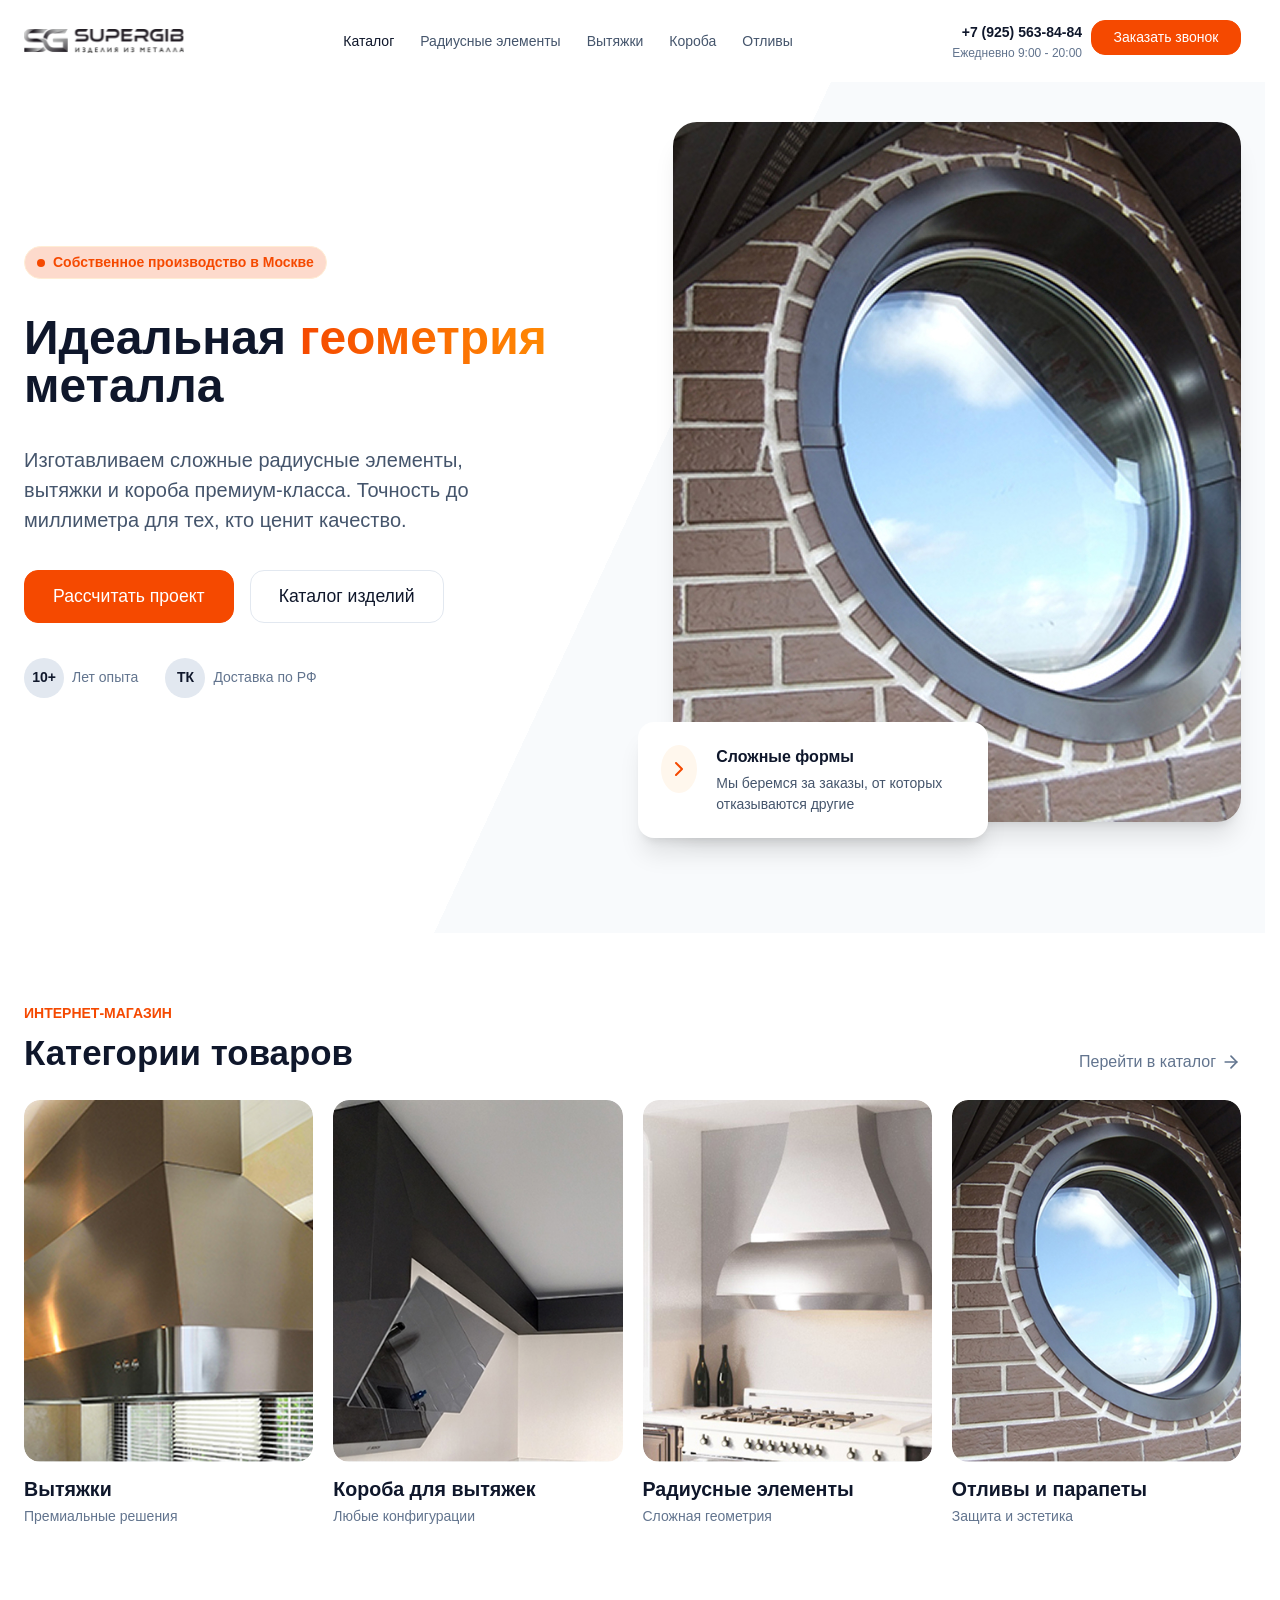
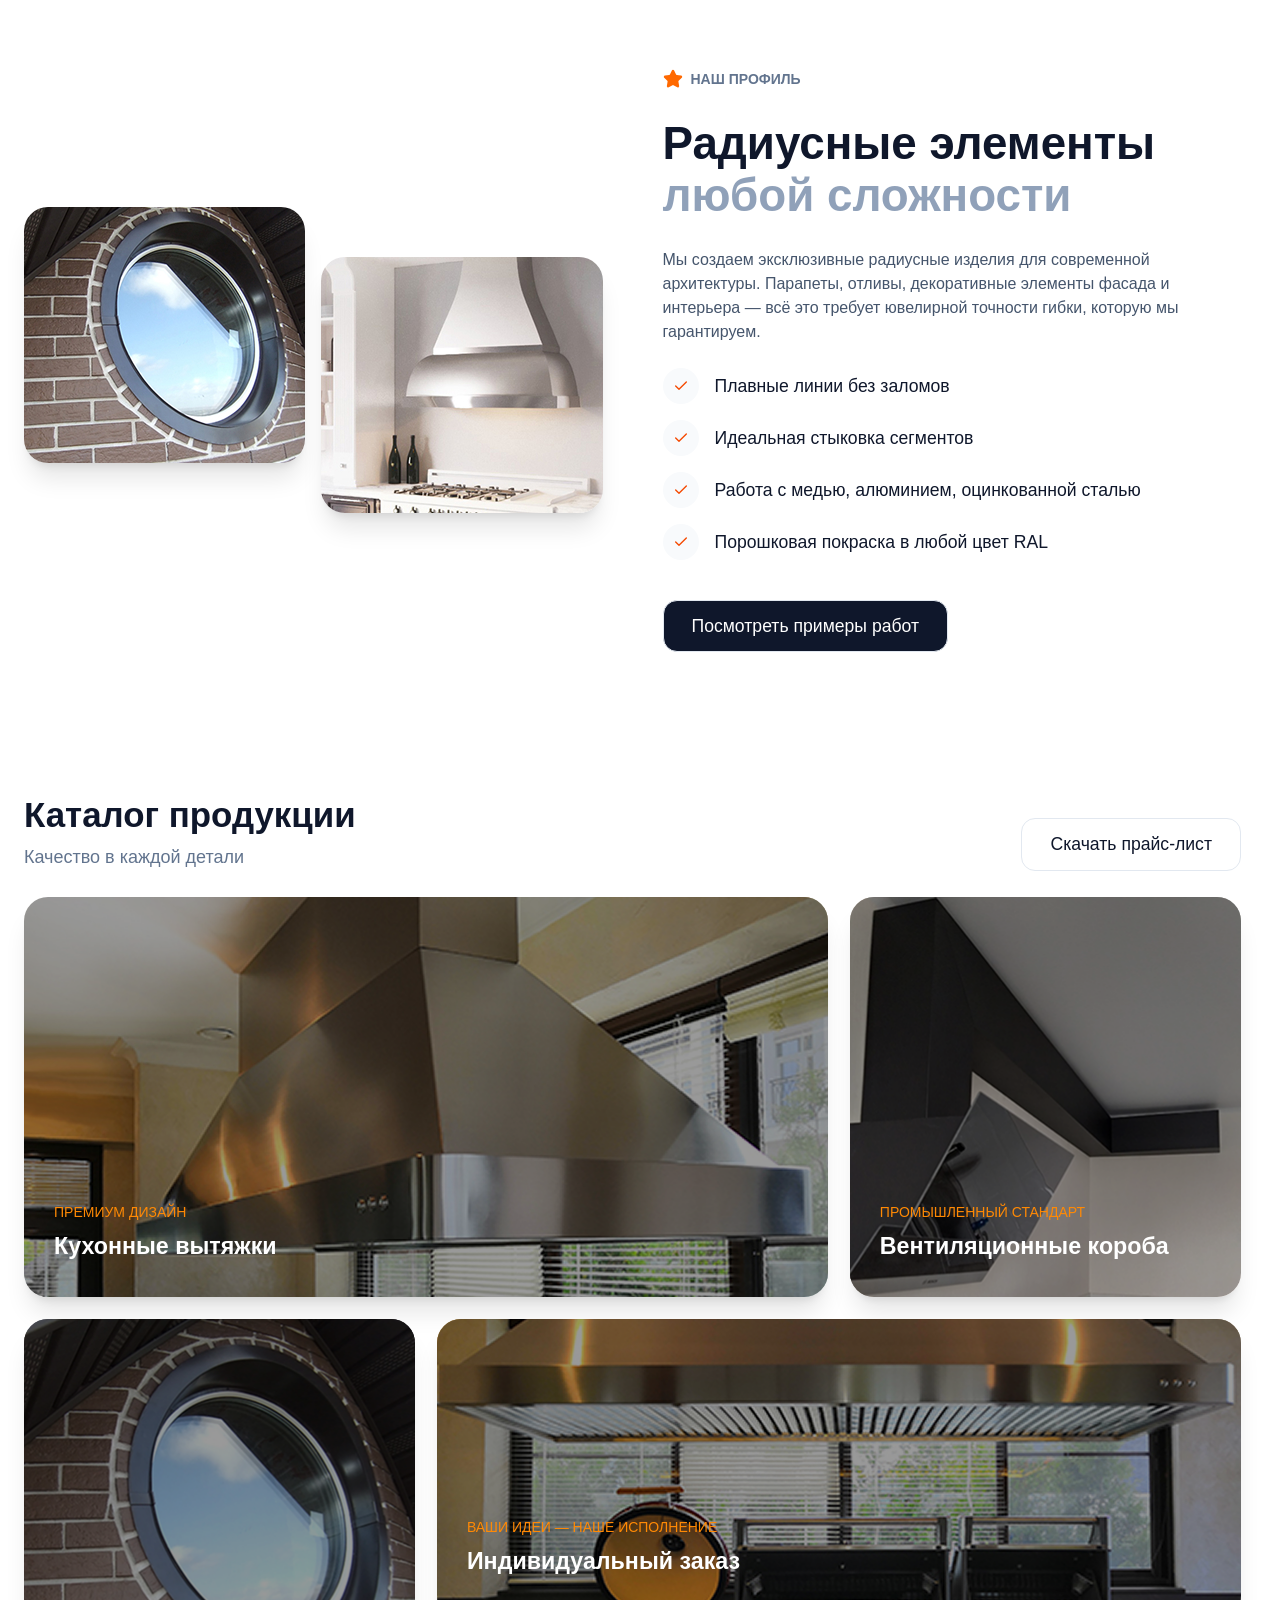
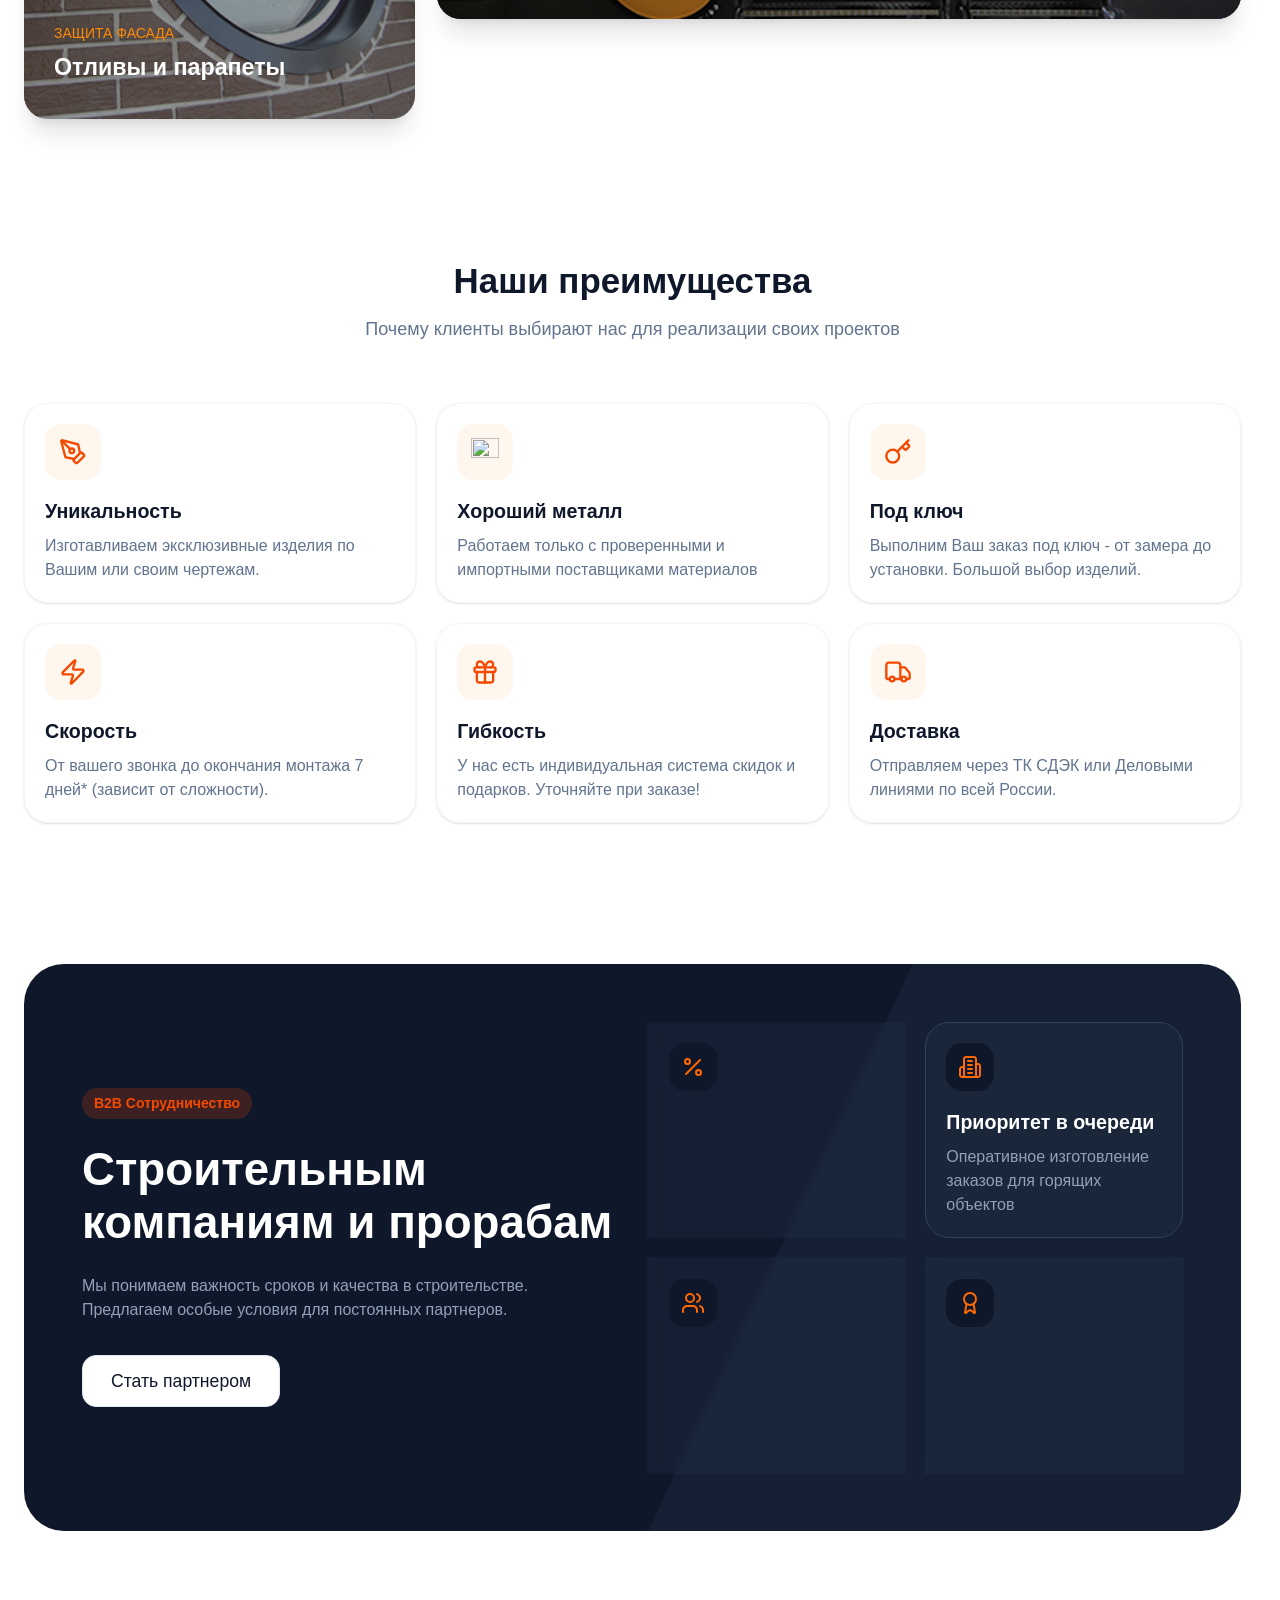
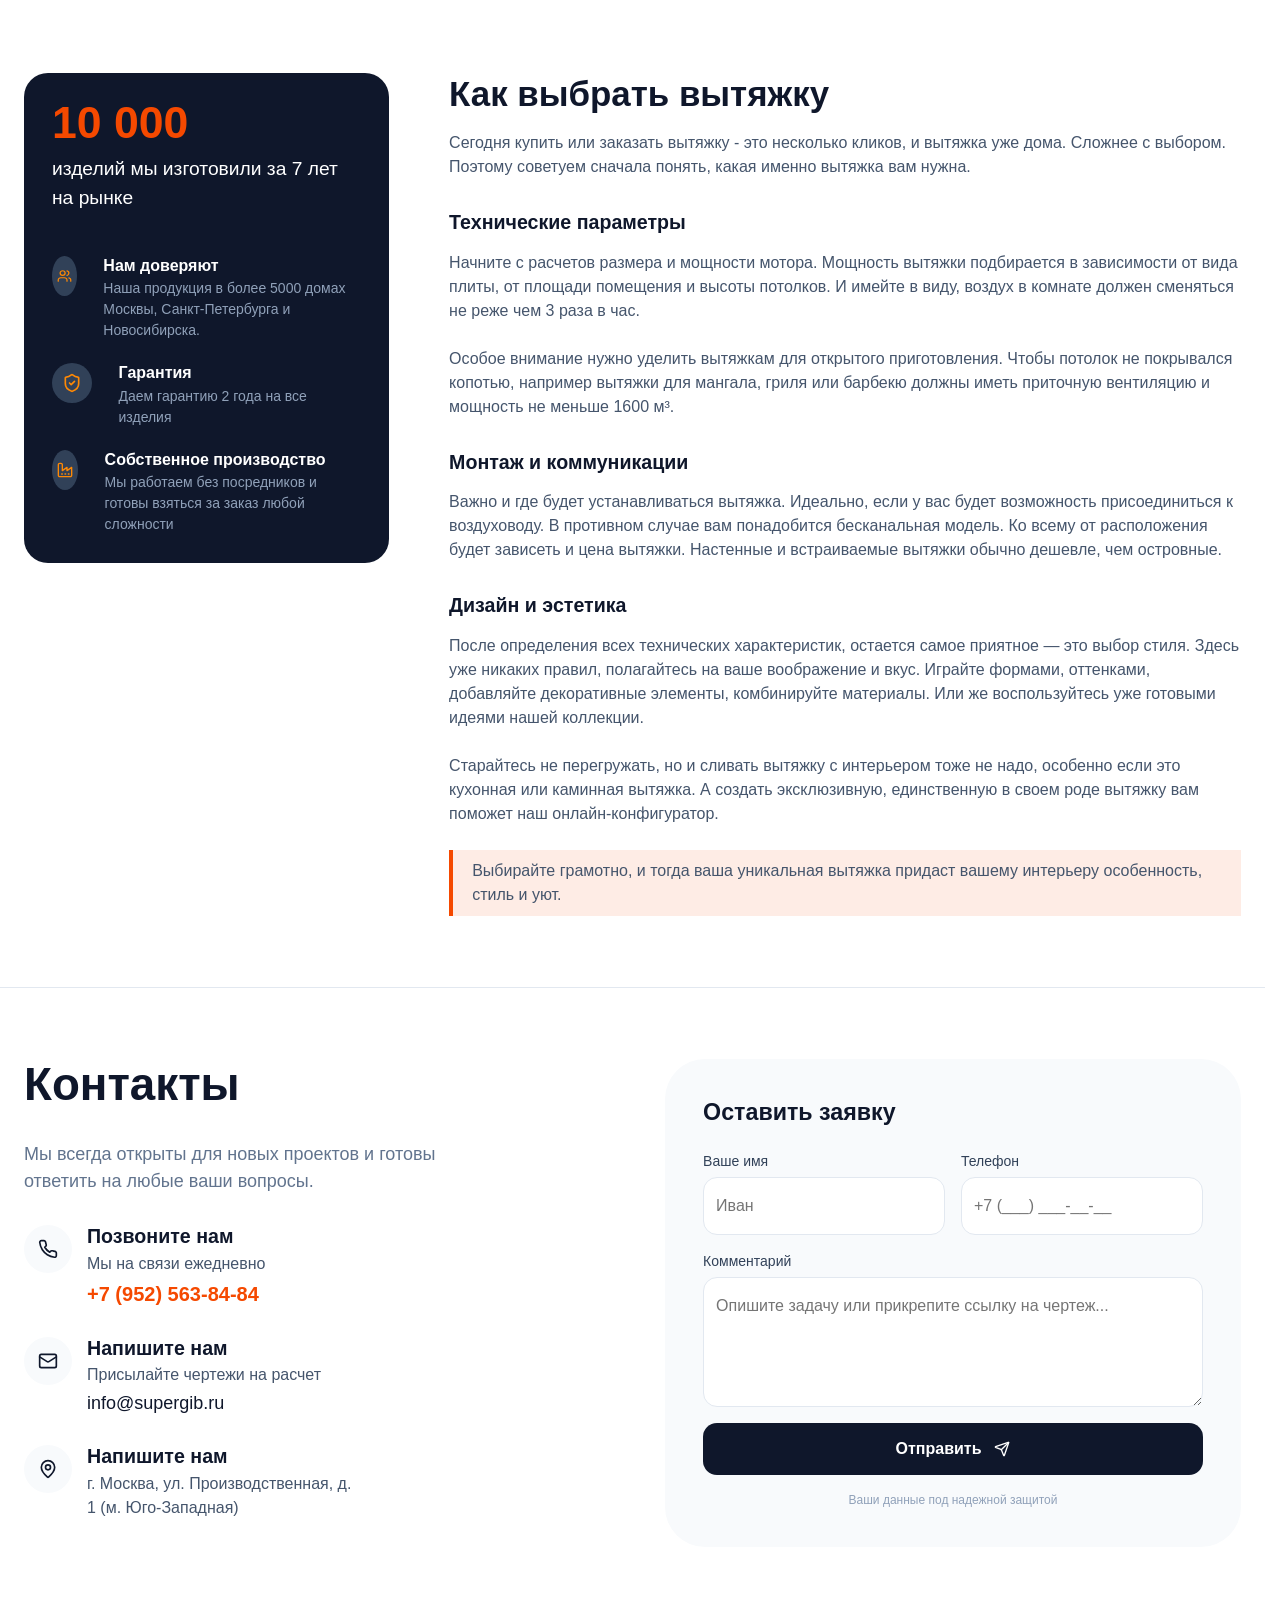
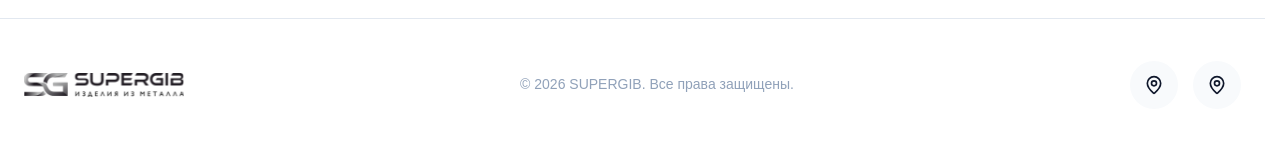
==== commit e1da3dff: "service-final" ====
--- a/index.html
+++ b/index.html
@@ -1,722 +1,1184 @@
 <!doctype html>
 <html lang="ru">
-
-<head>
-	<meta charset="UTF-8" />
-	<meta name="viewport" content="width=device-width, initial-scale=1.0" />
-	<title>SuperGib | Главная</title>
-
-	<link rel="stylesheet" href="./css/main.min.css" />
-	<script src="./js/main.js" type="module"></script>
-</head>
-
-<body>
-	<header class="header" data-js-header>
-		<div class="header__body">
-			<div class="header__body-inner container">
-				<a href="/" class="header__logo logo" title="Главная">
-					<img src="./img/logo.svg" alt="" class="logo__image" width="250" height="36" />
-				</a>
-				<a class="header__action-phone header__action-phone--logo" href="tel:+79255638484">+7 (925) 563-84-84</a>
-
-				<div class="header__overlay" data-js-header-overlay>
-					<nav class="header__menu">
-						<ul class="header__menu-list">
-							<li class="header__menu-item">
-								<a href="./index.html" class="header__menu-link is-active">Каталог</a>
-							</li>
-							<li class="header__menu-item">
-								<a href="#" class="header__menu-link">Радиусные элементы</a>
-							</li>
-							<li class="header__menu-item">
-								<a href="#" class="header__menu-link">Вытяжки</a>
-							</li>
-							<li class="header__menu-item">
-								<a href="#" class="header__menu-link">Короба</a>
-							</li>
-							<li class="header__menu-item">
-								<a href="#" class="header__menu-link">Отливы</a>
-							</li>
-						</ul>
-					</nav>
-					<div class="header__action">
-						<div class="header__action-info">
-							<a class="header__action-phone" href="tel:+79255638484">+7 (925) 563-84-84</a>
-							<div class="header__action-time-work">
-								Ежедневно 9:00 - 20:00
-							</div>
-						</div>
-						<a href="#" class="header__contact-us-link button button--accent">Заказать звонок</a>
-					</div>
-				</div>
-
-				<div class="header__mob-action visible-tablet">
-					<a href="tel:+79255638484" class="header__contact-us-link button button--accent button--phone"><img
-							src="./icons/phone.svg" alt="Позвонить" /></a>
-					<button class="burger-button" type="button" aria-label="Открыть меню" title="Open menu"
-						data-js-header-burger-button>
-						<svg class="burger-button__svg" width="30" height="30" viewBox="0 0 100 100">
-							<path class="burger-button__line burger-button__line--1"
-								d="M 20,29.000046 H 80.000231 C 80.000231,29.000046 94.498839,28.817352 94.532987,66.711331 94.543142,77.980673 90.966081,81.670246 85.259173,81.668997 79.552261,81.667751 75.000211,74.999942 75.000211,74.999942 L 25.000021,25.000058" />
-							<path class="burger-button__line burger-button__line--2" d="M 20,50 H 80" />
-							<path class="burger-button__line burger-button__line--3"
-								d="M 20,70.999954 H 80.000231 C 80.000231,70.999954 94.498839,71.182648 94.532987,33.288669 94.543142,22.019327 90.966081,18.329754 85.259173,18.331003 79.552261,18.332249 75.000211,25.000058 75.000211,25.000058 L 25.000021,74.999942" />
-						</svg>
-					</button>
-				</div>
-			</div>
-		</div>
-	</header>
-
-	<main>
-		<section class="hero" aria-labelledby="hero-title">
-			<div class="hero__inner container">
-				<div class="hero__body" data-animate="fade-up" data-delay="100">
-					<div class="hero__badge badge badge--circl">
-						Собственное производство в Москве
-					</div>
-					<h1 id="hero-title" class="hero-title">
-						Идеальная <span class="liner-gradient">геометрия</span> металла
-					</h1>
-					<div class="hero__description">
-						<p>
-							Изготавливаем сложные радиусные элементы, вытяжки и короба
-							премиум-класса. Точность до миллиметра для тех, кто ценит
-							качество.
-						</p>
-					</div>
-					<div class="hero__action">
-						<a href="/" class="button button--accent">Рассчитать проект</a>
-						<a href="/" class="button">Каталог изделий</a>
-					</div>
-					<div class="hero__bottom metrics">
-						<ul class="metrics__list">
-							<li class="metrics__item">
-								<div class="metrics__nums">10+</div>
-								<div class="metrics__text">Лет опыта</div>
-							</li>
-							<li class="metrics__item">
-								<div class="metrics__nums">ТК</div>
-								<div class="metrics__text">Доставка по РФ</div>
-							</li>
-						</ul>
-					</div>
-				</div>
-				<div class="hero__img-block" data-animate="fade" data-delay="200">
-					<img class="hero__img" src="./img/hero-img.jpg" alt="" width="704" height="700" />
-					<div class="hero__img-block-info">
-						<div class="icon">
-							<img src="./icons/arrow-right-accent.svg" class="icon__img" alt="" width="8" height="8" loading="lazy" />
-						</div>
-						<div class="hero__img-block-text">
-							<div class="hero__img-block-title h6">Сложные формы</div>
-							<div class="hero__img-block-description">
-								Мы беремся за заказы, от которых отказываются другие
-							</div>
-						</div>
-					</div>
-				</div>
-			</div>
-		</section>
-
-		<section class="section category container" aria-labelledby="category-title">
-			<header class="section__header">
-				<div class="section__head">
-					<div class="section__sub-title">Интернет-магазин</div>
-					<h2 class="section__title h3" id="category-title">
-						Категории товаров
-					</h2>
-				</div>
-				<div class="section__actions">
-					<a class="section__link" href="/">Перейти в каталог</a>
-				</div>
-			</header>
-			<div class="section__body">
-				<ul class="category__list grid grid--cols-4">
-					<li class="category__item" data-animate="fade-up" data-delay="0">
-						<a class="card-category" href="/">
-							<div class="card-category__image-wrapper">
-								<img src="./img/category/vitujka.jpg" alt="" width="380" height="443" loading="lazy" decoding="async"
-									class="card-category__image" />
-								<div class="icon icon--color-white card-category__arrow">
-									<img src="/icons/arrow-right.svg" width="20" height="20" alt="" loading="lazy" decoding="async" />
-								</div>
-							</div>
-
-							<h3 class="card-category__title h5">Вытяжки</h3>
-							<div class="card-category__description">
-								Премиальные решения
-							</div>
-						</a>
-					</li>
-					<li class="category__item" data-animate="fade-up" data-delay="100">
-						<a href="/" class="card-category">
-							<div class="card-category__image-wrapper">
-								<img src="./img/category/korob.jpg" alt="" width="380" height="443" loading="lazy" decoding="async"
-									class="card-category__image" />
-								<div class="icon icon--color-white card-category__arrow">
-									<img src="/icons/arrow-right.svg" width="20" height="20" alt="" loading="lazy" decoding="async" />
-								</div>
-							</div>
-
-							<h3 class="card-category__title h5">Короба для вытяжек</h3>
-							<div class="card-category__description">Любые конфигурации</div>
-						</a>
-					</li>
-					<li class="category__item" data-animate="fade-up" data-delay="200">
-						<a href="/" class="card-category">
-							<div class="card-category__image-wrapper">
-								<img src="./img/category/radius-element.jpg" alt="" width="380" height="443" loading="lazy"
-									decoding="async" class="card-category__image" />
-								<div class="icon icon--color-white card-category__arrow">
-									<img src="/icons/arrow-right.svg" width="20" height="20" alt="" loading="lazy" decoding="async" />
-								</div>
-							</div>
-
-							<h3 class="card-category__title h5">Радиусные элементы</h3>
-							<div class="card-category__description">Сложная геометрия</div>
-						</a>
-					</li>
-					<li class="category__item" data-animate="fade-up" data-delay="300">
-						<a class="card-category" href="/">
-							<div class="card-category__image-wrapper">
-								<img src="./img/category/otlivi.jpg" alt="" width="380" height="443" loading="lazy" decoding="async"
-									class="card-category__image" />
-								<div class="icon icon--color-white card-category__arrow">
-									<img src="/icons/arrow-right.svg" width="20" height="20" alt="" loading="lazy" decoding="async" />
-								</div>
-							</div>
-							<h3 class="card-category__title h5">Отливы и парапеты</h3>
-							<div class="card-category__description">Защита и эстетика</div>
-						</a>
-					</li>
-				</ul>
-			</div>
-		</section>
-
-		<section class="section profil" aria-labelledby="profil-title">
-			<div class="profil__inner container">
-				<div class="profil__block-photo">
-					<div class="profil__wrap-image">
-						<img data-animate="fade" data-delay="300" class="profil__image" src="/img/profil/image-1.jpg" width="344"
-							height="256" loading="lazy" decoding="async" alt="" />
-						<img data-animate="fade" data-delay="400" class="profil__image" src="/img/profil/image-2.jpg" width="344"
-							height="256" loading="lazy" decoding="async" alt="" />
-					</div>
-				</div>
-				<div class="profil__body" data-animate="fade-right" data-delay="200">
-					<div class="section__head">
-						<div class="section__sub-title section__sub-title--gray section__sub-title--padding-bottom-20">
-							<div class="icon icon--color-transparent">
-								<img src="./icons/star-accent.svg" alt="" width="20" height="20" loading="lazy" />
-							</div>
-							Наш профиль
-						</div>
-						<h2 class="section__title" id="profil-title">
-							Радиусные элементы
-							<span class="color-gray">любой сложности</span>
-						</h2>
-					</div>
-					<div class="profil__content">
-						<p>
-							Мы создаем эксклюзивные радиусные изделия для современной
-							архитектуры. Парапеты, отливы, декоративные элементы фасада и
-							интерьера — всё это требует ювелирной точности гибки, которую мы
-							гарантируем.
-						</p>
-						<ul class="list list--check-mark">
-							<li class="list__item">
-								<div class="icon icon--color-gray icon--width-36">
-									<svg width="16" height="16" viewBox="0 0 16 16" fill="none" xmlns="http://www.w3.org/2000/svg">
-										<path d="M13.3333 4L5.99996 11.3333L2.66663 8" stroke-width="1.33333" stroke-linecap="round"
-											stroke-linejoin="round" />
-									</svg>
-								</div>
-								Плавные линии без заломов
-							</li>
-							<li class="list__item">
-								<div class="icon icon--color-gray icon--width-36">
-									<svg width="16" height="16" viewBox="0 0 16 16" fill="none" xmlns="http://www.w3.org/2000/svg">
-										<path d="M13.3333 4L5.99996 11.3333L2.66663 8" stroke-width="1.33333" stroke-linecap="round"
-											stroke-linejoin="round" />
-									</svg>
-								</div>
-								Идеальная стыковка сегментов
-							</li>
-							<li class="list__item">
-								<div class="icon icon--color-gray icon--width-36">
-									<svg width="16" height="16" viewBox="0 0 16 16" fill="none" xmlns="http://www.w3.org/2000/svg">
-										<path d="M13.3333 4L5.99996 11.3333L2.66663 8" stroke-width="1.33333" stroke-linecap="round"
-											stroke-linejoin="round" />
-									</svg>
-								</div>
-								Работа с медью, алюминием, оцинкованной сталью
-							</li>
-							<li class="list__item">
-								<div class="icon icon--color-gray icon--width-36">
-									<svg width="16" height="16" viewBox="0 0 16 16" fill="none" xmlns="http://www.w3.org/2000/svg">
-										<path d="M13.3333 4L5.99996 11.3333L2.66663 8" stroke-width="1.33333" stroke-linecap="round"
-											stroke-linejoin="round" />
-									</svg>
-								</div>
-								Порошковая покраска в любой цвет RAL
-							</li>
-						</ul>
-					</div>
-					<div class="profil__action">
-						<a href="/catalog" class="button button--gray">Посмотреть примеры работ</a>
-					</div>
-				</div>
-			</div>
-		</section>
-
-		<section class="section container" aria-labelledby="catalog-title">
-			<header class="section__header">
-				<div class="section__head">
-					<h2 class="section__title h3" id="catalog-title">
-						Каталог продукции
-					</h2>
-					<div class="section__description">
-						<p>Качество в каждой детали</p>
-					</div>
-				</div>
-				<div class="section__actions">
-					<a href="/" class="button">Скачать прайс-лист</a>
-				</div>
-			</header>
-			<div class="section__body catalog">
-				<ul class="catalog__list">
-					<li class="catalog__item catalog__item-bl-1" style="background-image: url(./img/catalog/image-1.jpg)"
-						data-animate="fade-up" data-delay="100">
-						<a href="/" class="catalog__link">
-							<div class="catalog__sub-title">Премиум дизайн</div>
-							<h3 class="catalog__title h4">Кухонные вытяжки</h3>
-							<p class="catalog__description">
-								Индивидуальное изготовление под стиль вашей кухни. Любые
-								размеры и формы.
-							</p>
-						</a>
-						<div class="icon icon--color-white catalog__arrow">
-							<img src="/icons/arrow-up-right.svg" width="12" height="12" alt="" loading="lazy" decoding="async" />
-						</div>
-					</li>
-					<li class="catalog__item catalog__item-bl-2" style="background-image: url(./img/catalog/image-2.jpg)"
-						data-animate="fade-up" data-delay="200">
-						<a href="/" class="catalog__link">
-							<div class="catalog__sub-title">Промышленный стандарт</div>
-							<h3 class="catalog__title h4">Вентиляционные короба</h3>
-							<p class="catalog__description">
-								Герметичные и прочные системы для любых типов помещений.
-							</p>
-						</a>
-						<div class="icon icon--color-white catalog__arrow">
-							<img src="/icons/arrow-up-right.svg" width="12" height="12" alt="" loading="lazy" decoding="async" />
-						</div>
-					</li>
-					<li class="catalog__item catalog__item-bl-3" style="background-image: url(./img/catalog/image-3.jpg)"
-						data-animate="fade-up" data-delay="100">
-						<a href="/" class="catalog__link">
-							<div class="catalog__sub-title">Защита фасада</div>
-							<h3 class="catalog__title h4">Отливы и парапеты</h3>
-							<p class="catalog__description">
-								Долговечные решения для защиты оконных проемов и кровельных
-								конструкций.
-							</p>
-						</a>
-						<div class="icon icon--color-white catalog__arrow">
-							<img src="/icons/arrow-up-right.svg" width="12" height="12" alt="" loading="lazy" decoding="async" />
-						</div>
-					</li>
-					<li class="catalog__item catalog__item-bl-4" style="background-image: url(./img/catalog/image-4.jpg)"
-						data-animate="fade-up" data-delay="200">
-						<a href="/" class="catalog__link">
-							<div class="catalog__sub-title">
-								Ваши идеи — наше исполнение
-							</div>
-							<h3 class="catalog__title h4">Индивидуальный заказ</h3>
-							<p class="catalog__description">
-								Реализуем любые нестандартные изделия по вашим чертежам.
-							</p>
-						</a>
-						<div class="icon icon--color-white catalog__arrow">
-							<img src="/icons/arrow-up-right.svg" width="12" height="12" alt="" loading="lazy" decoding="async" />
-						</div>
-					</li>
-				</ul>
-			</div>
-		</section>
-
-		<section class="section" aria-labelledby="advantages-title">
-			<header class="section__header section__header--center">
-				<div class="section__head">
-					<h2 class="section__title h3" id="advantages-title">
-						Наши преимущества
-					</h2>
-					<div class="section__description">
-						Почему клиенты выбирают нас для реализации своих проектов
-					</div>
-				</div>
-			</header>
-			<div class="advantages container">
-				<ul class="advantages__list grid grid--cols-3">
-					<li class="advantages__item" data-animate="fade-up" data-delay="100">
-						<div class="advantages-card">
-							<div class="advantages-card__icon icon icon--cub icon--width-56">
-								<img src="/icons/advantages/icon-1.svg" width="28" height="28" alt="" loading="lazy" decoding="async" />
-							</div>
-							<h3 class="advantages-card__title h5">Уникальность</h3>
-							<div class="advantages-card__description">
-								<p>
-									Изготавливаем эксклюзивные изделия по Вашим или своим
-									чертежам.
-								</p>
-							</div>
-						</div>
-					</li>
-					<li class="advantages__item" data-animate="fade-up" data-delay="200">
-						<div class="advantages-card">
-							<div class="advantages-card__icon icon icon--cub icon--width-56">
-								<img src="/icons/advantages/icon-2.svg" width="28" height="28" alt="" loading="lazy" decoding="async" />
-							</div>
-							<h3 class="advantages-card__title h5">Хороший металл</h3>
-							<div class="advantages-card__description">
-								<p>
-									Работаем только с проверенными и импортными поставщиками
-									материалов
-								</p>
-							</div>
-						</div>
-					</li>
-					<li class="advantages__item" data-animate="fade-up" data-delay="300">
-						<div class="advantages-card">
-							<div class="advantages-card__icon icon icon--cub icon--width-56">
-								<img src="/icons/advantages/icon-3.svg" width="28" height="28" alt="" loading="lazy" decoding="async" />
-							</div>
-							<h3 class="advantages-card__title h5">Под ключ</h3>
-							<div class="advantages-card__description">
-								<p>
-									Выполним Ваш заказ под ключ - от замера до установки.
-									Большой выбор изделий.
-								</p>
-							</div>
-						</div>
-					</li>
-					<li class="advantages__item" data-animate="fade-up" data-delay="100">
-						<div class="advantages-card">
-							<div class="advantages-card__icon icon icon--cub icon--width-56">
-								<img src="/icons/advantages/icon-4.svg" width="28" height="28" alt="" loading="lazy" decoding="async" />
-							</div>
-							<h3 class="advantages-card__title h5">Скорость</h3>
-							<div class="advantages-card__description">
-								<p>
-									От вашего звонка до окончания монтажа 7 дней* (зависит от
-									сложности).
-								</p>
-							</div>
-						</div>
-					</li>
-					<li class="advantages__item" data-animate="fade-up" data-delay="200">
-						<div class="advantages-card">
-							<div class="advantages-card__icon icon icon--cub icon--width-56">
-								<img src="/icons/advantages/icon-5.svg" width="28" height="28" alt="" loading="lazy" decoding="async" />
-							</div>
-							<h3 class="advantages-card__title h5">Гибкость</h3>
-							<div class="advantages-card__description">
-								<p>
-									У нас есть индивидуальная система скидок и подарков.
-									Уточняйте при заказе!
-								</p>
-							</div>
-						</div>
-					</li>
-					<li class="advantages__item" data-animate="fade-up" data-delay="300">
-						<div class="advantages-card">
-							<div class="advantages-card__icon icon icon--cub icon--width-56">
-								<img src="/icons/advantages/icon-6.svg" width="28" height="28" alt="" loading="lazy" decoding="async" />
-							</div>
-							<h3 class="advantages-card__title h5">Доставка</h3>
-							<div class="advantages-card__description">
-								<p>
-									Отправляем через ТК СДЭК или Деловыми линиями по всей
-									России.
-								</p>
-							</div>
-						</div>
-					</li>
-				</ul>
-			</div>
-		</section>
-
-		<section class="section container" aria-labelledby="cooperation-title">
-			<div class="cooperation">
-				<div class="cooperation__inner">
-					<div class="cooperation__info">
-						<div class="badge badge--dark">B2B Сотрудничество</div>
-						<h2 class="cooperation__title" id="cooperation-title">
-							Строительным компаниям и прорабам
-						</h2>
-						<div class="cooperation__description">
-							<p>
-								Мы понимаем важность сроков и качества в строительстве.
-								Предлагаем особые условия для постоянных партнеров.
-							</p>
-						</div>
-						<a href="/" class="button">Стать партнером</a>
-					</div>
-					<ul class="cooperation__list grid grid--cols-2">
-						<li class="cooperation__item">
-							<article class="advantages-card advantages-card--dark">
-								<div class="advantages-card__icon icon icon--color-dark icon--cub icon--width-48">
-									<img src="/icons/cooperation/icon-1.svg" width="24" height="24" alt="" aria-hidden="true"
-										loading="lazy" decoding="async" />
-								</div>
-								<h3 class="advantages-card__title h5">Специальные цены</h3>
-								<div class="advantages-card__description">
-									<p>
-										Накопительные скидки и спецпредложения для постоянных
-										клиентов
-									</p>
-								</div>
-							</article>
-						</li>
-						<li class="cooperation__item">
-							<article class="advantages-card advantages-card--dark">
-								<div class="advantages-card__icon icon icon--color-dark icon--cub icon--width-48">
-									<img src="/icons/cooperation/icon-2.svg" width="24" height="24" alt="" aria-hidden="true"
-										loading="lazy" decoding="async" />
-								</div>
-								<h3 class="advantages-card__title h5">Приоритет в очереди</h3>
-								<div class="advantages-card__description">
-									<p>Оперативное изготовление заказов для горящих объектов</p>
-								</div>
-							</article>
-						</li>
-						<li class="cooperation__item">
-							<article class="advantages-card advantages-card--dark">
-								<div class="advantages-card__icon icon icon--color-dark icon--cub icon--width-48">
-									<img src="/icons/cooperation/icon-3.svg" width="24" height="24" alt="" aria-hidden="true"
-										loading="lazy" decoding="async" />
-								</div>
-								<h3 class="advantages-card__title h5">
-									Персональный менеджер
-								</h3>
-								<div class="advantages-card__description">
-									<p>Сопровождение заказа от чертежа до отгрузки</p>
-								</div>
-							</article>
-						</li>
-						<li class="cooperation__item">
-							<article class="advantages-card advantages-card--dark">
-								<div class="advantages-card__icon icon icon--color-dark icon--cub icon--width-48">
-									<img src="/icons/cooperation/icon-4.svg" width="24" height="24" alt="" aria-hidden="true"
-										loading="lazy" decoding="async" />
-								</div>
-								<h3 class="advantages-card__title h5">Гарантия качества</h3>
-								<div class="advantages-card__description">
-									<p>Сертифицированные материалы и строгий контроль ОТК</p>
-								</div>
-							</article>
-						</li>
-					</ul>
-				</div>
-			</div>
-		</section>
-
-		<section class="section container guide" aria-labelledby="guide-title">
-			<div class="guide__inner">
-				<aside class="aside aside--sticky aside--dark">
-					<div class="aside__inner">
-						<div class="aside__content">
-							<p class="stat">
-								<span class="stat__value">10 000</span>
-								<span class="stat__text">
-									изделий мы изготовили за 7 лет на рынке
-								</span>
-							</p>
-							<ul class="features">
-								<li class="features__item">
-									<div class="icon icon--circle icon--color-dark-lite icon--width-40">
-										<img src="/icons/features/icon-1.svg" width="20" height="20" alt="" loading="lazy"
-											decoding="async" />
-									</div>
-									<div class="features__info">
-										<h3 class="h6 features__title">Нам доверяют</h3>
-										<div class="features__description">
-											<p>Наша продукция в более 5000 домах Москвы, Санкт-Петербурга и Новосибирска.</p>
-										</div>
-									</div>
-								</li>
-								<li class="features__item">
-									<div class="icon icon--circle icon--color-dark-lite icon--width-40">
-										<img src="/icons/features/icon-2.svg" width="20" height="20" alt="" loading="lazy"
-											decoding="async" />
-									</div>
-									<div class="features__info">
-										<h3 class="h6 features__title">Гарантия</h3>
-										<div class="features__description">
-											<p>Даем гарантию 2 года на все изделия</p>
-										</div>
-									</div>
-								</li>
-								<li class="features__item">
-									<div class="icon icon--circle icon--color-dark-lite icon--width-40">
-										<img src="/icons/features/icon-3.svg" width="20" height="20" alt="" loading="lazy"
-											decoding="async" />
-									</div>
-									<div class="features__info">
-										<h3 class="h6 features__title">Собственное производство</h3>
-										<div class="features__description">
-											<p>Мы работаем без посредников и готовы взяться за заказ любой сложности</p>
-										</div>
-									</div>
-								</li>
-							</ul>
-						</div>
-					</div>
-				</aside>
-				<div class="guide__content content">
-					<h2 class="guide__title h3" id="guide-title">Как выбрать вытяжку</h2>
-					<p>Сегодня купить или заказать вытяжку - это несколько кликов, и вытяжка уже дома. Сложнее с выбором. Поэтому
-						советуем сначала понять, какая именно вытяжка вам нужна.</p>
-					<h3 class="h5">Технические параметры</h3>
-					<p>Начните с расчетов размера и мощности мотора. Мощность вытяжки подбирается в зависимости от вида плиты, от
-						площади помещения и высоты потолков. И имейте в виду, воздух в комнате должен сменяться не реже чем 3 раза в
-						час.</p>
-					<p>Особое внимание нужно уделить вытяжкам для открытого приготовления. Чтобы потолок не покрывался копотью,
-						например вытяжки для мангала, гриля или барбекю должны иметь приточную вентиляцию и мощность не меньше 1600
-						м³.</p>
-					<h3 class="h5">Монтаж и коммуникации</h3>
-					<p>Важно и где будет устанавливаться вытяжка. Идеально, если у вас будет возможность присоединиться к
-						воздуховоду. В противном случае вам понадобится бесканальная модель. Ко всему от расположения будет зависеть
-						и цена вытяжки. Настенные и встраиваемые вытяжки обычно дешевле, чем островные.</p>
-					<h3 class="h5">Дизайн и эстетика</h3>
-					<p>После определения всех технических характеристик, остается самое приятное — это выбор стиля. Здесь уже
-						никаких правил, полагайтесь на ваше воображение и вкус. Играйте формами, оттенками, добавляйте декоративные
-						элементы, комбинируйте материалы. Или же воспользуйтесь уже готовыми идеями нашей коллекции.</p>
-					<p>Старайтесь не перегружать, но и сливать вытяжку с интерьером тоже не надо, особенно если это кухонная или
-						каминная вытяжка. А создать эксклюзивную, единственную в своем роде вытяжку вам поможет наш
-						онлайн-конфигуратор.</p>
-					<blockquote>Выбирайте грамотно, и тогда ваша уникальная вытяжка придаст вашему интерьеру особенность, стиль и
-						уют.</blockquote>
-				</div>
-			</div>
-		</section>
-	</main>
-
-	<footer class="footer">
-		<div class="footer__body">
-			<div class="footer__body-inner container">
-				<div class="footer__info">
-					<h2 class="footer__title">Контакты</h2>
-					<div class="footer__description">
-						<p>
-							Мы всегда открыты для новых проектов и готовы ответить на любые
-							ваши вопросы.
-						</p>
-					</div>
-					<div class="footer__contact">
-						<ul class="footer__contact-list">
-							<li class="footer__contact-item">
-								<div class="icon icon--color-gray">
-									<img src="./icons/footer/icon-1.svg" alt="Телефон" width="20" height="20" loading="lazy" />
-								</div>
-								<div class="footer__contact-item-info">
-									<h3 class="h5 footer__contact-item-title">Позвоните нам</h3>
-									<div class="footer__contact-item-description">
-										Мы на связи ежедневно
-									</div>
-									<a class="footer__contact-item-phone" href="tel:+79525638484">+7 (952) 563-84-84</a>
-								</div>
-							</li>
-							<li class="footer__contact-item">
-								<div class="icon icon--color-gray">
-									<img src="./icons/footer/icon-2.svg" alt="Почта" width="20" height="20" loading="lazy" />
-								</div>
-								<div class="footer__contact-item-info">
-									<h3 class="h5 footer__contact-item-title">Напишите нам</h3>
-									<div class="footer__contact-item-description">
-										Присылайте чертежи на расчет
-									</div>
-									<a class="footer__contact-item-email" href="mailto:info@supergib.ru">info@supergib.ru</a>
-								</div>
-							</li>
-							<li class="footer__contact-item">
-								<div class="icon icon--color-gray">
-									<img src="./icons/footer/icon-3.svg" alt="Адрес" width="20" height="20" loading="lazy" />
-								</div>
-								<div class="footer__contact-item-info">
-									<h3 class="h5 footer__contact-item-title">Напишите нам</h3>
-									<div class="footer__contact-item-adress">
-										г. Москва, ул. Производственная, д. 1 (м. Юго-Западная)
-									</div>
-								</div>
-							</li>
-						</ul>
-					</div>
-				</div>
-				<div class="footer__form">
-					<form class="form form--request" action="#" method="post" novalidate>
-						<div class="form__inner">
-							<h2 class="form__title h4">Оставить заявку</h2>
-
-							<!-- Два поля в ряд -->
-							<div class="form__row form__row--cols-2">
-								<div class="form__field">
-									<label class="form__label" for="name">Ваше имя</label>
-									<input class="form__input" type="text" id="name" name="name" placeholder="Иван" autocomplete="name"
-										required />
-								</div>
-
-								<div class="form__field">
-									<label class="form__label" for="phone">Телефон</label>
-									<input class="form__input" type="tel" id="phone" name="phone" placeholder="+7 (___) ___-__-__"
-										autocomplete="tel" required />
-								</div>
-							</div>
-
-							<!-- Комментарий -->
-							<div class="form__field">
-								<label class="form__label" for="comment">Комментарий</label>
-								<textarea class="form__textarea" id="comment" name="comment"
-									placeholder="Опишите задачу или прикрепите ссылку на чертеж..." rows="4"></textarea>
-							</div>
-
-							<!-- Кнопка -->
-							<div class="form__actions">
-								<button class="form__submit" type="submit">
-									<span>Отправить</span><img src="/icons/mail.svg" width="16" height="16" loading="lazy"
-										alt="Отправить" />
-								</button>
-							</div>
-
-							<!-- Текст под кнопкой -->
-							<div class="form__privacy">
-								Ваши данные под надежной защитой
-							</div>
-						</div>
-					</form>
-				</div>
-			</div>
-		</div>
-		<div class="footer__bottom">
-			<div class="footer__bottom-inner container">
-				<a href="/" class="footer__logo logo" title="Главная">
-					<img src="./img/logo.svg" alt="" class="logo__image" width="250" height="36" />
-				</a>
-				<div class="footer__bottom-private">
-					<p>© 2026 SUPERGIB. Все права защищены.</p>
-				</div>
-				<div class="footer__bottom-soc1als">
-					<a href="/" class="icon icon--color-gray icon--active">
-						<img src="./icons/footer/icon-3.svg" alt="Адрес" width="20" height="20" loading="lazy" />
-					</a>
-					<a href="/" class="icon icon--color-gray icon--active">
-						<img src="./icons/footer/icon-3.svg" alt="Адрес" width="20" height="20" loading="lazy" />
-					</a>
-				</div>
-			</div>
-		</div>
-	</footer>
-</body>
-
-</html>+  <head>
+    <meta charset="UTF-8" />
+    <meta name="viewport" content="width=device-width, initial-scale=1.0" />
+    <title>SuperGib | Главная</title>
+
+    <link rel="stylesheet" href="./css/main.min.css" />
+    <script src="./js/main.js" type="module"></script>
+  </head>
+
+  <body>
+    <header class="header" data-js-header>
+      <div class="header__body">
+        <div class="header__body-inner container">
+          <a href="/" class="header__logo logo" title="Главная">
+            <img
+              src="./img/logo.svg"
+              alt=""
+              class="logo__image"
+              width="250"
+              height="36"
+            />
+          </a>
+          <a
+            class="header__action-phone header__action-phone--logo"
+            href="tel:+79255638484"
+            >+7 (925) 563-84-84</a
+          >
+
+          <div class="header__overlay" data-js-header-overlay>
+            <nav class="header__menu">
+              <ul class="header__menu-list">
+                <li class="header__menu-item">
+                  <a href="./index.html" class="header__menu-link is-active"
+                    >Каталог</a
+                  >
+                </li>
+                <li class="header__menu-item">
+                  <a href="#" class="header__menu-link">Радиусные элементы</a>
+                </li>
+                <li class="header__menu-item">
+                  <a href="#" class="header__menu-link">Вытяжки</a>
+                </li>
+                <li class="header__menu-item">
+                  <a href="#" class="header__menu-link">Короба</a>
+                </li>
+                <li class="header__menu-item">
+                  <a href="#" class="header__menu-link">Отливы</a>
+                </li>
+              </ul>
+            </nav>
+            <div class="header__action">
+              <div class="header__action-info">
+                <a class="header__action-phone" href="tel:+79255638484"
+                  >+7 (925) 563-84-84</a
+                >
+                <div class="header__action-time-work">
+                  Ежедневно 9:00 - 20:00
+                </div>
+              </div>
+              <a href="#" class="header__contact-us-link button button--accent"
+                >Заказать звонок</a
+              >
+            </div>
+          </div>
+
+          <div class="header__mob-action visible-tablet">
+            <a
+              href="tel:+79255638484"
+              class="header__contact-us-link button button--accent button--phone"
+              ><img src="./icons/phone.svg" alt="Позвонить"
+            /></a>
+            <button
+              class="burger-button"
+              type="button"
+              aria-label="Открыть меню"
+              title="Open menu"
+              data-js-header-burger-button
+            >
+              <svg
+                class="burger-button__svg"
+                width="30"
+                height="30"
+                viewBox="0 0 100 100"
+              >
+                <path
+                  class="burger-button__line burger-button__line--1"
+                  d="M 20,29.000046 H 80.000231 C 80.000231,29.000046 94.498839,28.817352 94.532987,66.711331 94.543142,77.980673 90.966081,81.670246 85.259173,81.668997 79.552261,81.667751 75.000211,74.999942 75.000211,74.999942 L 25.000021,25.000058"
+                />
+                <path
+                  class="burger-button__line burger-button__line--2"
+                  d="M 20,50 H 80"
+                />
+                <path
+                  class="burger-button__line burger-button__line--3"
+                  d="M 20,70.999954 H 80.000231 C 80.000231,70.999954 94.498839,71.182648 94.532987,33.288669 94.543142,22.019327 90.966081,18.329754 85.259173,18.331003 79.552261,18.332249 75.000211,25.000058 75.000211,25.000058 L 25.000021,74.999942"
+                />
+              </svg>
+            </button>
+          </div>
+        </div>
+      </div>
+    </header>
+
+    <main>
+      <section class="hero" aria-labelledby="hero-title">
+        <div class="hero__inner container">
+          <div class="hero__body" data-animate="fade-up" data-delay="100">
+            <div class="hero__badge badge badge--circl">
+              Собственное производство в Москве
+            </div>
+            <h1 id="hero-title" class="hero-title">
+              Идеальная <span class="liner-gradient">геометрия</span> металла
+            </h1>
+            <div class="hero__description">
+              <p>
+                Изготавливаем сложные радиусные элементы, вытяжки и короба
+                премиум-класса. Точность до миллиметра для тех, кто ценит
+                качество.
+              </p>
+            </div>
+            <div class="hero__action">
+              <a href="/" class="button button--accent">Рассчитать проект</a>
+              <a href="/" class="button">Каталог изделий</a>
+            </div>
+            <div class="hero__bottom metrics">
+              <ul class="metrics__list">
+                <li class="metrics__item">
+                  <div class="metrics__nums">10+</div>
+                  <div class="metrics__text">Лет опыта</div>
+                </li>
+                <li class="metrics__item">
+                  <div class="metrics__nums">ТК</div>
+                  <div class="metrics__text">Доставка по РФ</div>
+                </li>
+              </ul>
+            </div>
+          </div>
+          <div class="hero__img-block" data-animate="fade" data-delay="200">
+            <img
+              class="hero__img"
+              src="./img/hero-img.jpg"
+              alt=""
+              width="704"
+              height="700"
+            />
+            <div class="hero__img-block-info">
+              <div class="icon">
+                <img
+                  src="./icons/arrow-right-accent.svg"
+                  class="icon__img"
+                  alt=""
+                  width="8"
+                  height="8"
+                  loading="lazy"
+                />
+              </div>
+              <div class="hero__img-block-text">
+                <div class="hero__img-block-title h6">Сложные формы</div>
+                <div class="hero__img-block-description">
+                  Мы беремся за заказы, от которых отказываются другие
+                </div>
+              </div>
+            </div>
+          </div>
+        </div>
+      </section>
+
+      <section
+        class="section category container"
+        aria-labelledby="category-title"
+      >
+        <header class="section__header">
+          <div class="section__head">
+            <div class="section__sub-title">Интернет-магазин</div>
+            <h2 class="section__title h3" id="category-title">
+              Категории товаров
+            </h2>
+          </div>
+          <div class="section__actions">
+            <a class="section__link" href="/">Перейти в каталог</a>
+          </div>
+        </header>
+        <div class="section__body">
+          <ul class="category__list grid grid--cols-4">
+            <li class="category__item" data-animate="fade-up" data-delay="0">
+              <a class="card-category" href="/">
+                <div class="card-category__image-wrapper">
+                  <img
+                    src="./img/category/vitujka.jpg"
+                    alt=""
+                    width="380"
+                    height="443"
+                    loading="lazy"
+                    decoding="async"
+                    class="card-category__image"
+                  />
+                  <div class="icon icon--color-white card-category__arrow">
+                    <img
+                      src="/icons/arrow-right.svg"
+                      width="20"
+                      height="20"
+                      alt=""
+                      loading="lazy"
+                      decoding="async"
+                    />
+                  </div>
+                </div>
+
+                <h3 class="card-category__title h5">Вытяжки</h3>
+                <div class="card-category__description">
+                  Премиальные решения
+                </div>
+              </a>
+            </li>
+            <li class="category__item" data-animate="fade-up" data-delay="100">
+              <a href="/" class="card-category">
+                <div class="card-category__image-wrapper">
+                  <img
+                    src="./img/category/korob.jpg"
+                    alt=""
+                    width="380"
+                    height="443"
+                    loading="lazy"
+                    decoding="async"
+                    class="card-category__image"
+                  />
+                  <div class="icon icon--color-white card-category__arrow">
+                    <img
+                      src="/icons/arrow-right.svg"
+                      width="20"
+                      height="20"
+                      alt=""
+                      loading="lazy"
+                      decoding="async"
+                    />
+                  </div>
+                </div>
+
+                <h3 class="card-category__title h5">Короба для вытяжек</h3>
+                <div class="card-category__description">Любые конфигурации</div>
+              </a>
+            </li>
+            <li class="category__item" data-animate="fade-up" data-delay="200">
+              <a href="/" class="card-category">
+                <div class="card-category__image-wrapper">
+                  <img
+                    src="./img/category/radius-element.jpg"
+                    alt=""
+                    width="380"
+                    height="443"
+                    loading="lazy"
+                    decoding="async"
+                    class="card-category__image"
+                  />
+                  <div class="icon icon--color-white card-category__arrow">
+                    <img
+                      src="/icons/arrow-right.svg"
+                      width="20"
+                      height="20"
+                      alt=""
+                      loading="lazy"
+                      decoding="async"
+                    />
+                  </div>
+                </div>
+
+                <h3 class="card-category__title h5">Радиусные элементы</h3>
+                <div class="card-category__description">Сложная геометрия</div>
+              </a>
+            </li>
+            <li class="category__item" data-animate="fade-up" data-delay="300">
+              <a class="card-category" href="/">
+                <div class="card-category__image-wrapper">
+                  <img
+                    src="./img/category/otlivi.jpg"
+                    alt=""
+                    width="380"
+                    height="443"
+                    loading="lazy"
+                    decoding="async"
+                    class="card-category__image"
+                  />
+                  <div class="icon icon--color-white card-category__arrow">
+                    <img
+                      src="/icons/arrow-right.svg"
+                      width="20"
+                      height="20"
+                      alt=""
+                      loading="lazy"
+                      decoding="async"
+                    />
+                  </div>
+                </div>
+                <h3 class="card-category__title h5">Отливы и парапеты</h3>
+                <div class="card-category__description">Защита и эстетика</div>
+              </a>
+            </li>
+          </ul>
+        </div>
+      </section>
+
+      <section class="section profil" aria-labelledby="profil-title">
+        <div class="profil__inner container">
+          <div class="profil__block-photo">
+            <div class="profil__wrap-image">
+              <img
+                data-animate="fade"
+                data-delay="300"
+                class="profil__image"
+                src="/img/profil/image-1.jpg"
+                width="344"
+                height="256"
+                loading="lazy"
+                decoding="async"
+                alt=""
+              />
+              <img
+                data-animate="fade"
+                data-delay="400"
+                class="profil__image"
+                src="/img/profil/image-2.jpg"
+                width="344"
+                height="256"
+                loading="lazy"
+                decoding="async"
+                alt=""
+              />
+            </div>
+          </div>
+          <div class="profil__body" data-animate="fade-right" data-delay="200">
+            <div class="section__head">
+              <div
+                class="section__sub-title section__sub-title--gray section__sub-title--padding-bottom-20"
+              >
+                <div class="icon icon--color-transparent">
+                  <img
+                    src="./icons/star-accent.svg"
+                    alt=""
+                    width="20"
+                    height="20"
+                    loading="lazy"
+                  />
+                </div>
+                Наш профиль
+              </div>
+              <h2 class="section__title" id="profil-title">
+                Радиусные элементы
+                <span class="color-gray">любой сложности</span>
+              </h2>
+            </div>
+            <div class="profil__content">
+              <p>
+                Мы создаем эксклюзивные радиусные изделия для современной
+                архитектуры. Парапеты, отливы, декоративные элементы фасада и
+                интерьера — всё это требует ювелирной точности гибки, которую мы
+                гарантируем.
+              </p>
+              <ul class="list list--check-mark">
+                <li class="list__item">
+                  <div class="icon icon--color-gray icon--width-36">
+                    <svg
+                      width="16"
+                      height="16"
+                      viewBox="0 0 16 16"
+                      fill="none"
+                      xmlns="http://www.w3.org/2000/svg"
+                    >
+                      <path
+                        d="M13.3333 4L5.99996 11.3333L2.66663 8"
+                        stroke-width="1.33333"
+                        stroke-linecap="round"
+                        stroke-linejoin="round"
+                      />
+                    </svg>
+                  </div>
+                  Плавные линии без заломов
+                </li>
+                <li class="list__item">
+                  <div class="icon icon--color-gray icon--width-36">
+                    <svg
+                      width="16"
+                      height="16"
+                      viewBox="0 0 16 16"
+                      fill="none"
+                      xmlns="http://www.w3.org/2000/svg"
+                    >
+                      <path
+                        d="M13.3333 4L5.99996 11.3333L2.66663 8"
+                        stroke-width="1.33333"
+                        stroke-linecap="round"
+                        stroke-linejoin="round"
+                      />
+                    </svg>
+                  </div>
+                  Идеальная стыковка сегментов
+                </li>
+                <li class="list__item">
+                  <div class="icon icon--color-gray icon--width-36">
+                    <svg
+                      width="16"
+                      height="16"
+                      viewBox="0 0 16 16"
+                      fill="none"
+                      xmlns="http://www.w3.org/2000/svg"
+                    >
+                      <path
+                        d="M13.3333 4L5.99996 11.3333L2.66663 8"
+                        stroke-width="1.33333"
+                        stroke-linecap="round"
+                        stroke-linejoin="round"
+                      />
+                    </svg>
+                  </div>
+                  Работа с медью, алюминием, оцинкованной сталью
+                </li>
+                <li class="list__item">
+                  <div class="icon icon--color-gray icon--width-36">
+                    <svg
+                      width="16"
+                      height="16"
+                      viewBox="0 0 16 16"
+                      fill="none"
+                      xmlns="http://www.w3.org/2000/svg"
+                    >
+                      <path
+                        d="M13.3333 4L5.99996 11.3333L2.66663 8"
+                        stroke-width="1.33333"
+                        stroke-linecap="round"
+                        stroke-linejoin="round"
+                      />
+                    </svg>
+                  </div>
+                  Порошковая покраска в любой цвет RAL
+                </li>
+              </ul>
+            </div>
+            <div class="profil__action">
+              <a href="/catalog" class="button button--gray"
+                >Посмотреть примеры работ</a
+              >
+            </div>
+          </div>
+        </div>
+      </section>
+
+      <section class="section container" aria-labelledby="catalog-title">
+        <header class="section__header">
+          <div class="section__head">
+            <h2 class="section__title h3" id="catalog-title">
+              Каталог продукции
+            </h2>
+            <div class="section__description">
+              <p>Качество в каждой детали</p>
+            </div>
+          </div>
+          <div class="section__actions">
+            <a href="/" class="button">Скачать прайс-лист</a>
+          </div>
+        </header>
+        <div class="section__body catalog">
+          <ul class="catalog__list">
+            <li
+              class="catalog__item catalog__item-bl-1"
+              style="background-image: url(./img/catalog/image-1.jpg)"
+              data-animate="fade-up"
+              data-delay="100"
+            >
+              <a href="/" class="catalog__link">
+                <div class="catalog__sub-title">Премиум дизайн</div>
+                <h3 class="catalog__title h4">Кухонные вытяжки</h3>
+                <p class="catalog__description">
+                  Индивидуальное изготовление под стиль вашей кухни. Любые
+                  размеры и формы.
+                </p>
+              </a>
+              <div class="icon icon--color-white catalog__arrow">
+                <img
+                  src="/icons/arrow-up-right.svg"
+                  width="12"
+                  height="12"
+                  alt=""
+                  loading="lazy"
+                  decoding="async"
+                />
+              </div>
+            </li>
+            <li
+              class="catalog__item catalog__item-bl-2"
+              style="background-image: url(./img/catalog/image-2.jpg)"
+              data-animate="fade-up"
+              data-delay="200"
+            >
+              <a href="/" class="catalog__link">
+                <div class="catalog__sub-title">Промышленный стандарт</div>
+                <h3 class="catalog__title h4">Вентиляционные короба</h3>
+                <p class="catalog__description">
+                  Герметичные и прочные системы для любых типов помещений.
+                </p>
+              </a>
+              <div class="icon icon--color-white catalog__arrow">
+                <img
+                  src="/icons/arrow-up-right.svg"
+                  width="12"
+                  height="12"
+                  alt=""
+                  loading="lazy"
+                  decoding="async"
+                />
+              </div>
+            </li>
+            <li
+              class="catalog__item catalog__item-bl-3"
+              style="background-image: url(./img/catalog/image-3.jpg)"
+              data-animate="fade-up"
+              data-delay="100"
+            >
+              <a href="/" class="catalog__link">
+                <div class="catalog__sub-title">Защита фасада</div>
+                <h3 class="catalog__title h4">Отливы и парапеты</h3>
+                <p class="catalog__description">
+                  Долговечные решения для защиты оконных проемов и кровельных
+                  конструкций.
+                </p>
+              </a>
+              <div class="icon icon--color-white catalog__arrow">
+                <img
+                  src="/icons/arrow-up-right.svg"
+                  width="12"
+                  height="12"
+                  alt=""
+                  loading="lazy"
+                  decoding="async"
+                />
+              </div>
+            </li>
+            <li
+              class="catalog__item catalog__item-bl-4"
+              style="background-image: url(./img/catalog/image-4.jpg)"
+              data-animate="fade-up"
+              data-delay="200"
+            >
+              <a href="/" class="catalog__link">
+                <div class="catalog__sub-title">
+                  Ваши идеи — наше исполнение
+                </div>
+                <h3 class="catalog__title h4">Индивидуальный заказ</h3>
+                <p class="catalog__description">
+                  Реализуем любые нестандартные изделия по вашим чертежам.
+                </p>
+              </a>
+              <div class="icon icon--color-white catalog__arrow">
+                <img
+                  src="/icons/arrow-up-right.svg"
+                  width="12"
+                  height="12"
+                  alt=""
+                  loading="lazy"
+                  decoding="async"
+                />
+              </div>
+            </li>
+          </ul>
+        </div>
+      </section>
+
+      <section class="section" aria-labelledby="advantages-title">
+        <header class="section__header section__header--center">
+          <div class="section__head">
+            <h2 class="section__title h3" id="advantages-title">
+              Наши преимущества
+            </h2>
+            <div class="section__description">
+              Почему клиенты выбирают нас для реализации своих проектов
+            </div>
+          </div>
+        </header>
+        <div class="advantages container">
+          <ul class="advantages__list grid grid--cols-3">
+            <li
+              class="advantages__item"
+              data-animate="fade-up"
+              data-delay="100"
+            >
+              <div class="advantages-card">
+                <div
+                  class="advantages-card__icon icon icon--cub icon--width-56"
+                >
+                  <img
+                    src="/icons/advantages/icon-1.svg"
+                    width="28"
+                    height="28"
+                    alt=""
+                    loading="lazy"
+                    decoding="async"
+                  />
+                </div>
+                <h3 class="advantages-card__title h5">Уникальность</h3>
+                <div class="advantages-card__description">
+                  <p>
+                    Изготавливаем эксклюзивные изделия по Вашим или своим
+                    чертежам.
+                  </p>
+                </div>
+              </div>
+            </li>
+            <li
+              class="advantages__item"
+              data-animate="fade-up"
+              data-delay="200"
+            >
+              <div class="advantages-card">
+                <div
+                  class="advantages-card__icon icon icon--cub icon--width-56"
+                >
+                  <img
+                    src="/icons/advantages/icon-2.svg"
+                    width="28"
+                    height="28"
+                    alt=""
+                    loading="lazy"
+                    decoding="async"
+                  />
+                </div>
+                <h3 class="advantages-card__title h5">Хороший металл</h3>
+                <div class="advantages-card__description">
+                  <p>
+                    Работаем только с проверенными и импортными поставщиками
+                    материалов
+                  </p>
+                </div>
+              </div>
+            </li>
+            <li
+              class="advantages__item"
+              data-animate="fade-up"
+              data-delay="300"
+            >
+              <div class="advantages-card">
+                <div
+                  class="advantages-card__icon icon icon--cub icon--width-56"
+                >
+                  <img
+                    src="/icons/advantages/icon-3.svg"
+                    width="28"
+                    height="28"
+                    alt=""
+                    loading="lazy"
+                    decoding="async"
+                  />
+                </div>
+                <h3 class="advantages-card__title h5">Под ключ</h3>
+                <div class="advantages-card__description">
+                  <p>
+                    Выполним Ваш заказ под ключ - от замера до установки.
+                    Большой выбор изделий.
+                  </p>
+                </div>
+              </div>
+            </li>
+            <li
+              class="advantages__item"
+              data-animate="fade-up"
+              data-delay="100"
+            >
+              <div class="advantages-card">
+                <div
+                  class="advantages-card__icon icon icon--cub icon--width-56"
+                >
+                  <img
+                    src="/icons/advantages/icon-4.svg"
+                    width="28"
+                    height="28"
+                    alt=""
+                    loading="lazy"
+                    decoding="async"
+                  />
+                </div>
+                <h3 class="advantages-card__title h5">Скорость</h3>
+                <div class="advantages-card__description">
+                  <p>
+                    От вашего звонка до окончания монтажа 7 дней* (зависит от
+                    сложности).
+                  </p>
+                </div>
+              </div>
+            </li>
+            <li
+              class="advantages__item"
+              data-animate="fade-up"
+              data-delay="200"
+            >
+              <div class="advantages-card">
+                <div
+                  class="advantages-card__icon icon icon--cub icon--width-56"
+                >
+                  <img
+                    src="/icons/advantages/icon-5.svg"
+                    width="28"
+                    height="28"
+                    alt=""
+                    loading="lazy"
+                    decoding="async"
+                  />
+                </div>
+                <h3 class="advantages-card__title h5">Гибкость</h3>
+                <div class="advantages-card__description">
+                  <p>
+                    У нас есть индивидуальная система скидок и подарков.
+                    Уточняйте при заказе!
+                  </p>
+                </div>
+              </div>
+            </li>
+            <li
+              class="advantages__item"
+              data-animate="fade-up"
+              data-delay="300"
+            >
+              <div class="advantages-card">
+                <div
+                  class="advantages-card__icon icon icon--cub icon--width-56"
+                >
+                  <img
+                    src="/icons/advantages/icon-6.svg"
+                    width="28"
+                    height="28"
+                    alt=""
+                    loading="lazy"
+                    decoding="async"
+                  />
+                </div>
+                <h3 class="advantages-card__title h5">Доставка</h3>
+                <div class="advantages-card__description">
+                  <p>
+                    Отправляем через ТК СДЭК или Деловыми линиями по всей
+                    России.
+                  </p>
+                </div>
+              </div>
+            </li>
+          </ul>
+        </div>
+      </section>
+
+      <section class="section container" aria-labelledby="cooperation-title">
+        <div class="cooperation">
+          <div class="cooperation__inner">
+            <div class="cooperation__info">
+              <div class="badge badge--dark">B2B Сотрудничество</div>
+              <h2 class="cooperation__title" id="cooperation-title">
+                Строительным компаниям и прорабам
+              </h2>
+              <div class="cooperation__description">
+                <p>
+                  Мы понимаем важность сроков и качества в строительстве.
+                  Предлагаем особые условия для постоянных партнеров.
+                </p>
+              </div>
+              <a href="/" class="button">Стать партнером</a>
+            </div>
+            <ul class="cooperation__list grid grid--cols-2">
+              <li class="cooperation__item">
+                <article class="advantages-card advantages-card--dark">
+                  <div
+                    class="advantages-card__icon icon icon--color-dark icon--cub icon--width-48"
+                  >
+                    <img
+                      src="/icons/cooperation/icon-1.svg"
+                      width="24"
+                      height="24"
+                      alt=""
+                      aria-hidden="true"
+                      loading="lazy"
+                      decoding="async"
+                    />
+                  </div>
+                  <h3 class="advantages-card__title h5">Специальные цены</h3>
+                  <div class="advantages-card__description">
+                    <p>
+                      Накопительные скидки и спецпредложения для постоянных
+                      клиентов
+                    </p>
+                  </div>
+                </article>
+              </li>
+              <li class="cooperation__item">
+                <article class="advantages-card advantages-card--dark">
+                  <div
+                    class="advantages-card__icon icon icon--color-dark icon--cub icon--width-48"
+                  >
+                    <img
+                      src="/icons/cooperation/icon-2.svg"
+                      width="24"
+                      height="24"
+                      alt=""
+                      aria-hidden="true"
+                      loading="lazy"
+                      decoding="async"
+                    />
+                  </div>
+                  <h3 class="advantages-card__title h5">Приоритет в очереди</h3>
+                  <div class="advantages-card__description">
+                    <p>Оперативное изготовление заказов для горящих объектов</p>
+                  </div>
+                </article>
+              </li>
+              <li class="cooperation__item">
+                <article class="advantages-card advantages-card--dark">
+                  <div
+                    class="advantages-card__icon icon icon--color-dark icon--cub icon--width-48"
+                  >
+                    <img
+                      src="/icons/cooperation/icon-3.svg"
+                      width="24"
+                      height="24"
+                      alt=""
+                      aria-hidden="true"
+                      loading="lazy"
+                      decoding="async"
+                    />
+                  </div>
+                  <h3 class="advantages-card__title h5">
+                    Персональный менеджер
+                  </h3>
+                  <div class="advantages-card__description">
+                    <p>Сопровождение заказа от чертежа до отгрузки</p>
+                  </div>
+                </article>
+              </li>
+              <li class="cooperation__item">
+                <article class="advantages-card advantages-card--dark">
+                  <div
+                    class="advantages-card__icon icon icon--color-dark icon--cub icon--width-48"
+                  >
+                    <img
+                      src="/icons/cooperation/icon-4.svg"
+                      width="24"
+                      height="24"
+                      alt=""
+                      aria-hidden="true"
+                      loading="lazy"
+                      decoding="async"
+                    />
+                  </div>
+                  <h3 class="advantages-card__title h5">Гарантия качества</h3>
+                  <div class="advantages-card__description">
+                    <p>Сертифицированные материалы и строгий контроль ОТК</p>
+                  </div>
+                </article>
+              </li>
+            </ul>
+          </div>
+        </div>
+      </section>
+
+      <section class="section container guide" aria-labelledby="guide-title">
+        <div class="guide__inner">
+          <aside class="aside">
+            <div class="aside__inner aside__inner--sticky">
+              <div class="aside__card aside__card--dark info">
+                <p class="stat">
+                  <span class="stat__value">10 000</span>
+                  <span class="stat__text">
+                    изделий мы изготовили за 7 лет на рынке
+                  </span>
+                </p>
+                <ul class="features">
+                  <li class="features__item">
+                    <div
+                      class="icon icon--circle icon--color-dark-lite icon--width-40"
+                    >
+                      <img
+                        src="/icons/features/icon-1.svg"
+                        width="20"
+                        height="20"
+                        alt=""
+                        loading="lazy"
+                        decoding="async"
+                      />
+                    </div>
+                    <div class="features__info">
+                      <h3 class="h6 features__title">Нам доверяют</h3>
+                      <div class="features__description">
+                        <p>
+                          Наша продукция в более 5000 домах Москвы,
+                          Санкт-Петербурга и Новосибирска.
+                        </p>
+                      </div>
+                    </div>
+                  </li>
+                  <li class="features__item">
+                    <div
+                      class="icon icon--circle icon--color-dark-lite icon--width-40"
+                    >
+                      <img
+                        src="/icons/features/icon-2.svg"
+                        width="20"
+                        height="20"
+                        alt=""
+                        loading="lazy"
+                        decoding="async"
+                      />
+                    </div>
+                    <div class="features__info">
+                      <h3 class="h6 features__title">Гарантия</h3>
+                      <div class="features__description">
+                        <p>Даем гарантию 2 года на все изделия</p>
+                      </div>
+                    </div>
+                  </li>
+                  <li class="features__item">
+                    <div
+                      class="icon icon--circle icon--color-dark-lite icon--width-40"
+                    >
+                      <img
+                        src="/icons/features/icon-3.svg"
+                        width="20"
+                        height="20"
+                        alt=""
+                        loading="lazy"
+                        decoding="async"
+                      />
+                    </div>
+                    <div class="features__info">
+                      <h3 class="h6 features__title">
+                        Собственное производство
+                      </h3>
+                      <div class="features__description">
+                        <p>
+                          Мы работаем без посредников и готовы взяться за заказ
+                          любой сложности
+                        </p>
+                      </div>
+                    </div>
+                  </li>
+                </ul>
+              </div>
+            </div>
+          </aside>
+          <div class="guide__content content">
+            <h2 class="guide__title h3" id="guide-title">
+              Как выбрать вытяжку
+            </h2>
+            <p>
+              Сегодня купить или заказать вытяжку - это несколько кликов, и
+              вытяжка уже дома. Сложнее с выбором. Поэтому советуем сначала
+              понять, какая именно вытяжка вам нужна.
+            </p>
+            <h3 class="h5">Технические параметры</h3>
+            <p>
+              Начните с расчетов размера и мощности мотора. Мощность вытяжки
+              подбирается в зависимости от вида плиты, от площади помещения и
+              высоты потолков. И имейте в виду, воздух в комнате должен
+              сменяться не реже чем 3 раза в час.
+            </p>
+            <p>
+              Особое внимание нужно уделить вытяжкам для открытого
+              приготовления. Чтобы потолок не покрывался копотью, например
+              вытяжки для мангала, гриля или барбекю должны иметь приточную
+              вентиляцию и мощность не меньше 1600 м³.
+            </p>
+            <h3 class="h5">Монтаж и коммуникации</h3>
+            <p>
+              Важно и где будет устанавливаться вытяжка. Идеально, если у вас
+              будет возможность присоединиться к воздуховоду. В противном случае
+              вам понадобится бесканальная модель. Ко всему от расположения
+              будет зависеть и цена вытяжки. Настенные и встраиваемые вытяжки
+              обычно дешевле, чем островные.
+            </p>
+            <h3 class="h5">Дизайн и эстетика</h3>
+            <p>
+              После определения всех технических характеристик, остается самое
+              приятное — это выбор стиля. Здесь уже никаких правил, полагайтесь
+              на ваше воображение и вкус. Играйте формами, оттенками, добавляйте
+              декоративные элементы, комбинируйте материалы. Или же
+              воспользуйтесь уже готовыми идеями нашей коллекции.
+            </p>
+            <p>
+              Старайтесь не перегружать, но и сливать вытяжку с интерьером тоже
+              не надо, особенно если это кухонная или каминная вытяжка. А
+              создать эксклюзивную, единственную в своем роде вытяжку вам
+              поможет наш онлайн-конфигуратор.
+            </p>
+            <blockquote>
+              Выбирайте грамотно, и тогда ваша уникальная вытяжка придаст вашему
+              интерьеру особенность, стиль и уют.
+            </blockquote>
+          </div>
+        </div>
+      </section>
+    </main>
+
+    <footer class="footer">
+      <div class="footer__body">
+        <div class="footer__body-inner container">
+          <div class="footer__info">
+            <h2 class="footer__title">Контакты</h2>
+            <div class="footer__description">
+              <p>
+                Мы всегда открыты для новых проектов и готовы ответить на любые
+                ваши вопросы.
+              </p>
+            </div>
+            <div class="footer__contact">
+              <ul class="footer__contact-list">
+                <li class="footer__contact-item">
+                  <div class="icon icon--color-gray">
+                    <img
+                      src="./icons/footer/icon-1.svg"
+                      alt="Телефон"
+                      width="20"
+                      height="20"
+                      loading="lazy"
+                    />
+                  </div>
+                  <div class="footer__contact-item-info">
+                    <h3 class="h5 footer__contact-item-title">Позвоните нам</h3>
+                    <div class="footer__contact-item-description">
+                      Мы на связи ежедневно
+                    </div>
+                    <a
+                      class="footer__contact-item-phone"
+                      href="tel:+79525638484"
+                      >+7 (952) 563-84-84</a
+                    >
+                  </div>
+                </li>
+                <li class="footer__contact-item">
+                  <div class="icon icon--color-gray">
+                    <img
+                      src="./icons/footer/icon-2.svg"
+                      alt="Почта"
+                      width="20"
+                      height="20"
+                      loading="lazy"
+                    />
+                  </div>
+                  <div class="footer__contact-item-info">
+                    <h3 class="h5 footer__contact-item-title">Напишите нам</h3>
+                    <div class="footer__contact-item-description">
+                      Присылайте чертежи на расчет
+                    </div>
+                    <a
+                      class="footer__contact-item-email"
+                      href="mailto:info@supergib.ru"
+                      >info@supergib.ru</a
+                    >
+                  </div>
+                </li>
+                <li class="footer__contact-item">
+                  <div class="icon icon--color-gray">
+                    <img
+                      src="./icons/footer/icon-3.svg"
+                      alt="Адрес"
+                      width="20"
+                      height="20"
+                      loading="lazy"
+                    />
+                  </div>
+                  <div class="footer__contact-item-info">
+                    <h3 class="h5 footer__contact-item-title">Напишите нам</h3>
+                    <div class="footer__contact-item-adress">
+                      г. Москва, ул. Производственная, д. 1 (м. Юго-Западная)
+                    </div>
+                  </div>
+                </li>
+              </ul>
+            </div>
+          </div>
+          <div class="footer__form">
+            <form
+              class="form form--request"
+              action="#"
+              method="post"
+              novalidate
+            >
+              <div class="form__inner">
+                <h2 class="form__title h4">Оставить заявку</h2>
+
+                <!-- Два поля в ряд -->
+                <div class="form__row form__row--cols-2">
+                  <div class="form__field">
+                    <label class="form__label" for="name">Ваше имя</label>
+                    <input
+                      class="form__input"
+                      type="text"
+                      id="name"
+                      name="name"
+                      placeholder="Иван"
+                      autocomplete="name"
+                      required
+                    />
+                  </div>
+
+                  <div class="form__field">
+                    <label class="form__label" for="phone">Телефон</label>
+                    <input
+                      class="form__input"
+                      type="tel"
+                      id="phone"
+                      name="phone"
+                      placeholder="+7 (___) ___-__-__"
+                      autocomplete="tel"
+                      required
+                    />
+                  </div>
+                </div>
+
+                <!-- Комментарий -->
+                <div class="form__field">
+                  <label class="form__label" for="comment">Комментарий</label>
+                  <textarea
+                    class="form__textarea"
+                    id="comment"
+                    name="comment"
+                    placeholder="Опишите задачу или прикрепите ссылку на чертеж..."
+                    rows="4"
+                  ></textarea>
+                </div>
+
+                <!-- Кнопка -->
+                <div class="form__actions">
+                  <button class="form__submit" type="submit">
+                    <span>Отправить</span
+                    ><img
+                      src="/icons/mail.svg"
+                      width="16"
+                      height="16"
+                      loading="lazy"
+                      alt="Отправить"
+                    />
+                  </button>
+                </div>
+
+                <!-- Текст под кнопкой -->
+                <div class="form__privacy">
+                  Ваши данные под надежной защитой
+                </div>
+              </div>
+            </form>
+          </div>
+        </div>
+      </div>
+      <div class="footer__bottom">
+        <div class="footer__bottom-inner container">
+          <a href="/" class="footer__logo logo" title="Главная">
+            <img
+              src="./img/logo.svg"
+              alt=""
+              class="logo__image"
+              width="250"
+              height="36"
+            />
+          </a>
+          <div class="footer__bottom-private">
+            <p>© 2026 SUPERGIB. Все права защищены.</p>
+          </div>
+          <div class="footer__bottom-soc1als">
+            <a href="/" class="icon icon--color-gray icon--active">
+              <img
+                src="./icons/footer/icon-3.svg"
+                alt="Адрес"
+                width="20"
+                height="20"
+                loading="lazy"
+              />
+            </a>
+            <a href="/" class="icon icon--color-gray icon--active">
+              <img
+                src="./icons/footer/icon-3.svg"
+                alt="Адрес"
+                width="20"
+                height="20"
+                loading="lazy"
+              />
+            </a>
+          </div>
+        </div>
+      </div>
+    </footer>
+  </body>
+</html>
--- a/css/main.min.css
+++ b/css/main.min.css
@@ -1 +1 @@
-*,::before,::after{box-sizing:border-box}:where(ul,ol):where([class]){padding-left:0}body,:where(blockquote,figure):where([class]){margin:0}:where(h1,h2,h3,h4,h5,h6,p,ul,ol,dl):where([class]){margin-block:0}:where(dd[class]){margin-left:0}:where(fieldset[class]){margin-left:0;padding:0;border:none}:where(ul[class]){list-style:none}:where(address[class]){font-style:normal}p{--paragraphMarginBottom: 24px;margin-block:0}p:where(:not([class]):not(:last-child)){margin-bottom:var(--paragraphMarginBottom)}img,video{display:block;max-width:100%;height:auto}input,textarea,select,button{font:inherit}html{height:100%;scrollbar-gutter:stable}html,:has(:target){scroll-behavior:smooth}body{min-height:100%;line-height:1.5}a:where([class]){display:inline-flex}button,label{cursor:pointer}:where([fill]:not([fill=none],[fill^=url])){fill:currentColor}:where([stroke]:not([stroke=none],[stroke^=url])){stroke:currentColor}svg *{transition-property:fill,stroke}:where(table){border-collapse:collapse;border-color:currentColor}@media(prefers-reduced-motion: reduce){*,::before,::after{animation-duration:.01ms !important;animation-iteration-count:1 !important;transition-duration:.01ms !important;scroll-behavior:auto !important}}@font-face{font-family:"Inter";src:url("../fonts/Inter-Regular.woff2") format("woff2");font-weight:400;font-style:normal;font-display:swap}@font-face{font-family:"Inter";src:url("../fonts/Inter-Medium.woff2") format("woff2");font-weight:500;font-style:normal;font-display:swap}@font-face{font-family:"Inter";src:url("../fonts/Inter-SemiBold.woff2") format("woff2");font-weight:600;font-style:normal;font-display:swap}@font-face{font-family:"Inter";src:url("../fonts/Inter-Bold.woff2") format("woff2");font-weight:700;font-style:normal;font-display:swap}@font-face{font-family:"Inter";src:url("../fonts//Inter-ExtraBold.woff2") format("woff2");font-weight:800;font-style:normal;font-display:swap}:root{--color-white: #ffffff;--color-accent: #f54900;--color-orange-10: #ca3500;--color-orange-25: #ff8904;--color-orange-30: #ffedd4;--color-orange-50: #fff7ed;--color-gray-10: #0f172b;--color-gray-15: #162034;--color-gray-20: #314158;--color-gray-30: #45556c;--color-gray-40: #62748e;--color-gray-50: #90a1b9;--color-gray-70: #e2e8f0;--color-gray-80: #f8fafc;--border: 0.0625rem solid var(--color-gray-70);--border-light: 0.0625rem solid #f1f5f9;--border-dark: 0.0625rem solid var(--color-gray-20);--border-radius-l: 2.5rem;--border-radius-m: 1.5rem;--border-radius-s: 1rem;--border-radius-x: 0.875rem;--shadow: 0 0.5rem 0.625rem -0.375rem rgba(0, 0, 0, 0.1), 0 1.25rem 1.5625rem -0.3125rem rgba(0, 0, 0, 0.1);--shadow-light: 0 0.0625rem 0.1875rem 0 rgba(0, 0, 0, 0.1), 0 0.0625rem 0.125rem -0.0625rem rgba(0, 0, 0, 0.1);--shadow-light-hover: 0 0.5rem 0.75rem -0.375rem rgba(0, 0, 0, 0.15), 0 0.625rem 1.25rem -0.3125rem rgba(0, 0, 0, 0.2);--font-family-base: "Inter", sans-serif;--container-width: clamp(80rem, 0rem + 100vw, 100rem);--container-padding-x: 1rem;--section-padding-block: clamp(2.5rem, 1.694214876rem + 3.305785124vw, 5rem);--transition-duration: 0.2s;--transition-duration-longer: 0.4s}.container{max-width:calc(var(--container-width) + var(--container-padding-x)*2);margin-inline:auto;padding-inline:var(--container-padding-x)}.visually-hidden{position:absolute !important;width:1px !important;height:1px !important;margin:-1px !important;border:0 !important;padding:0 !important;white-space:nowrap !important;clip-path:inset(100%) !important;clip:rect(0 0 0 0) !important;overflow:hidden !important}@media(width <= 47.99875rem){.hidden-mobile{display:none !important}}@media(width <= 30.06125rem){.hidden-mobile-s{display:none !important}}@media(width > 47.99875rem){.visible-mobile{display:none !important}}@media(width <= 63.99875rem){.hidden-tablet{display:none !important}}@media(width > 63.99875rem){.visible-tablet{display:none !important}}@media(width <= 90.06125rem){.hidden-laptop{display:none !important}}@media(width > 90.06125rem){.visible-laptop{display:none !important}}.liner-gradient{background:linear-gradient(90deg, var(--color-accent), var(--color-orange-25));-webkit-background-clip:text;-webkit-text-fill-color:rgba(0,0,0,0)}.color-gray{color:var(--color-gray-50)}html.is-lock{overflow:hidden}body{font-size:1rem;display:flex;flex-direction:column;font-family:var(--font-family-base);color:var(--color-gray-30);background-color:var(--color-white)}main{flex-grow:1}h1,.h1,h2,.h2,h3,.h3,h4,.h4,h5,.h5,h6,.h6{color:var(--color-gray-10);font-weight:700}h1,.h1{font-size:clamp(3rem,-3rem + 7.5vw,4.5rem);font-weight:800;line-height:1}h2,.h2{font-size:clamp(2.25rem,2.0082644628rem + 0.9917355372vw,3rem);line-height:1.15}h3,.h3{font-size:clamp(1.875rem,1.7541322314rem + 0.4958677686vw,2.25rem);line-height:1.2}h4,.h4{font-size:1.5rem;line-height:1.3}h5,.h5{font-size:clamp(1.125rem,1.0847107438rem + 0.1652892562vw,1.25rem)}h6,.h6{font-size:1rem}a,button,label,input,textarea,select,svg *{transition-duration:var(--transition-duration)}a{color:inherit}@media(any-hover: hover){a:hover{color:var(--color-accent)}}@media(any-hover: none){a:active{color:var(--color-accent)}}a[class]{text-decoration:none}blockquote{margin:0;padding:clamp(0.3125rem,0.2117768595rem + 0.4132231405vw,0.625rem) clamp(0.9375rem,0.8367768595rem + 0.4132231405vw,1.25rem);background-color:rgba(245,73,0,.1);border-left:4px solid var(--color-accent)}:focus-visible{outline:0.125rem dashed var(--color-gray-30);outline-offset:0.25rem;transition-duration:0s !important}[data-animate]{opacity:0;transform:var(--anim-transform, translateY(0));transition:opacity .6s ease,transform .6s ease}[data-animate].is-animated{opacity:1;transform:translate(0, 0)}[data-animate=fade-up]{--anim-transform: translateY(40px)}[data-animate=fade-down]{--anim-transform: translateY(-40px)}[data-animate=fade-left]{--anim-transform: translateX(-40px)}[data-animate=fade-right]{--anim-transform: translateX(40px)}@media(width <= 47.99875rem){[data-animate]{--anim-transform: translateY(40px);transition-duration:.5s}}.icon{--size: 3rem;display:inline-flex;justify-content:center;align-items:center;-moz-column-gap:0.625rem;column-gap:0.625rem;background-color:var(--color-orange-50);border-radius:50%;padding:0.3125rem;aspect-ratio:1;transition-duration:var(--transition-duration);will-change:transform;width:var(--size);height:var(--size)}.icon--width-32{--size: 2rem}.icon--width-36{--size: 2.25rem}.icon--width-48{--size: 3rem}.icon--width-40{--size: 2.5rem}.icon--width-56{--size: 3.5rem}.icon--color-gray{background-color:var(--color-gray-80)}.icon--color-white{background-color:var(--color-white)}.icon--color-dark{background-color:var(--color-gray-10)}.icon--color-dark-lite{background-color:var(--color-gray-20)}.icon--color-transparent{background-color:rgba(0,0,0,0);padding:0;--size: 1.25rem;margin-right:0.5rem}@media(any-hover: hover){.icon--active:hover{background-color:var(--color-orange-30)}}@media(any-hover: none){.icon--active:active{background-color:var(--color-orange-30)}}.icon--cub{border-radius:var(--border-radius-s)}.icon__img{flex-shrink:0}.logo{max-width:clamp(10rem,-12.5rem + 28.125vw,15.625rem)}.button{display:inline-flex;justify-content:center;align-self:start;min-width:9.375rem;font-size:clamp(1rem,0.9597107438rem + 0.1652892562vw,1.125rem);font-weight:500;padding:clamp(0.75rem,0.25rem + 0.625vw,0.875rem) clamp(1.75rem,0.75rem + 1.25vw,2rem);color:var(--color-gray-10);background-color:var(--color-white);white-space:nowrap;border:var(--border);border-radius:var(--border-radius-x);cursor:pointer}@media(width <= 30.06125rem){.button{width:100%}}@media(any-hover: hover){.button:hover{color:var(--color-accent);background-color:var(--color-gray-80)}}@media(any-hover: none){.button:active{color:var(--color-accent);background-color:var(--color-gray-80)}}.button--accent{color:var(--color-white);background-color:var(--color-accent);border-color:var(--color-accent)}@media(any-hover: hover){.button--accent:hover{color:var(--color-white);background-color:var(--color-orange-10)}}@media(any-hover: none){.button--accent:active{color:var(--color-white);background-color:var(--color-orange-10)}}.button--gray{color:var(--color-white);background-color:var(--color-gray-10)}@media(any-hover: hover){.button--gray:hover{color:var(--color-white);background-color:var(--color-gray-20)}}@media(any-hover: none){.button--gray:active{color:var(--color-white);background-color:var(--color-gray-20)}}.button--phone{width:2.5rem;height:2.5rem;display:flex;justify-content:center;align-items:center;display:none;min-width:unset;border-radius:50%;padding:0.3125rem !important}@media(width <= 30.06125rem){.button--phone{display:flex}}.button--phone img{width:1.25rem;height:1.25rem}@media(any-hover: hover){.button--phone:hover{background-color:var(--color-accent);border-color:var(--color-accent);scale:1.1}}@media(any-hover: none){.button--phone:active{background-color:var(--color-accent);border-color:var(--color-accent);scale:1.1}}.burger-button{width:2.75rem;height:2.75rem;display:inline-flex;justify-content:center;align-items:center;padding:0;border:none;background-color:rgba(0,0,0,0);z-index:100}.burger-button.is-active .burger-button__line{stroke-dasharray:90 207;stroke-dashoffset:-134}.burger-button.is-active .burger-button__line--2{stroke-dasharray:1 60;stroke-dashoffset:-30}.burger-button:not(.is-active) .burger-button__line--3{stroke-dasharray:30 207;stroke-dashoffset:-30}.burger-button__line{fill:none;stroke:#000;stroke-width:6;stroke-linecap:round;stroke-dasharray:60 207;transition:stroke-dasharray .4s cubic-bezier(0.4, 0, 0.2, 1),stroke-dashoffset .4s cubic-bezier(0.4, 0, 0.2, 1)}.burger-button__line--2{stroke-dasharray:60 60}.header{--headerPaddingBlock: 1.25rem;position:sticky;z-index:100;top:0;animation-name:scrolling-header;animation-fill-mode:both;animation-timeline:scroll();animation-range:6.25rem 12.5rem}@keyframes scrolling-header{to{box-shadow:0 0 1rem 0 var(--color-gray-50);--headerPaddingBlock: 0.625rem}}.header__body{padding-block:var(--headerPaddingBlock);background-color:var(--color-white);transition-duration:var(--transition-duration)}@media(width <= 47.99875rem){.header__body{--headerPaddingBlock: 0.625rem}}.header__body-inner{display:flex;justify-content:space-between;align-items:center;-moz-column-gap:1rem;column-gap:1rem}@media(width > 63.99875rem){.header__overlay{display:contents}}@media(width <= 63.99875rem){.header__overlay{position:fixed;inset:0;display:flex;flex-direction:column;justify-content:center;row-gap:3rem;padding:1rem;background-color:var(--color-white);transition-duration:var(--transition-duration)}.header__overlay:not(.is-active){opacity:0;visibility:hidden;translate:100%}}@media(width <= 63.99875rem){.header__menu{overflow-y:auto}}.header__menu-list{display:flex;align-items:center;-moz-column-gap:0.125rem;column-gap:0.125rem}@media(width <= 63.99875rem){.header__menu-list{flex-direction:column;row-gap:0.625rem}}.header__menu-link{padding:0.625rem 1.25rem;font-size:0.875rem;font-weight:500;color:var(--color-gray-30)}@media(width <= 90.06125rem){.header__menu-link{padding:0.5rem 0.75rem}}.header__menu-link.is-active{color:var(--color-gray-10);pointer-events:none}.header__action{display:flex;align-items:center;-moz-column-gap:0.5625rem;column-gap:0.5625rem}@media(width <= 63.99875rem){.header__action{display:flex;flex-direction:column;row-gap:0.75rem;align-self:center}}.header__action-info{text-align:right}@media(width <= 63.99875rem){.header__action-info{display:none}}@media(width <= 63.99875rem){.header__action-info{display:flex;flex-direction:column}}.header__action-phone{color:var(--color-gray-10);font-size:clamp(0.875rem,0.375rem + 0.625vw,1rem);font-weight:700}.header__action-time-work{color:var(--color-gray-40);font-size:0.75rem}.header__contact-us-link{font-size:0.875rem;padding:clamp(0.375rem,-0.125rem + 0.625vw,0.5rem) clamp(1rem,3rem + -2.5vw,0.5rem)}@media(width <= 63.99875rem){.header__contact-us-link{padding:0.75rem 1.25rem;max-width:13.75rem;align-self:center}}.header__mob-action{display:flex;-moz-column-gap:1.25rem;column-gap:1.25rem}.header__action-phone--logo{display:none}@media(width <= 63.99875rem){.header__action-phone--logo{display:block}}@media(width <= 30.06125rem){.header__action-phone--logo{display:none}}.footer{border-top:var(--border);padding-top:var(--section-padding-block);display:grid;row-gap:var(--section-padding-block)}.footer__body-inner{display:grid;grid-template-columns:repeat(2, 1fr);-moz-column-gap:4.0625rem;column-gap:4.0625rem}@media(width <= 63.99875rem){.footer__body-inner{grid-template-columns:1fr;row-gap:2.5rem}}.footer__info{display:flex;flex-direction:column;row-gap:1.875rem}.footer__description{max-width:28.125rem;font-size:18px;color:var(--color-gray-40)}.footer__contact-list{display:grid;row-gap:clamp(1.25rem,1.048553719rem + 0.826446281vw,1.875rem)}.footer__contact-item{display:flex;-moz-column-gap:0.9375rem;column-gap:0.9375rem}.footer__contact-item-phone{font-size:1.25rem;font-weight:700;color:var(--color-accent)}@media(any-hover: hover){.footer__contact-item-phone:hover{color:var(--color-orange-10)}}@media(any-hover: none){.footer__contact-item-phone:active{color:var(--color-orange-10)}}.footer__contact-item-email{font-weight:500;font-size:1.125rem;color:var(--color-gray-10)}.footer__contact-item-description,.footer__contact-item-adress{max-width:16.875rem}.footer__contact-item-info{display:grid;row-gap:0.1875rem}.footer__bottom{border-top:var(--border);padding-block:clamp(1.875rem,1.5728305785rem + 1.2396694215vw,2.8125rem)}.footer__bottom-inner{display:flex;align-items:center;justify-content:space-between}@media(width <= 47.99875rem){.footer__bottom-inner{flex-direction:column;text-align:center;row-gap:1.25rem}}.footer__bottom-private{font-size:0.875rem;color:var(--color-gray-50)}.footer__bottom-soc1als{display:flex;-moz-column-gap:0.9375rem;column-gap:0.9375rem}.hero{background:linear-gradient(115deg, var(--color-white) 50%, var(--color-gray-80) 50%)}@media(width <= 47.99875rem){.hero{min-height:40rem}}.hero__inner{display:grid;grid-template-columns:repeat(2, 1fr);-moz-column-gap:5rem;column-gap:5rem;padding-top:clamp(2.5rem,-7.5rem + 12.5vw,5rem);padding-bottom:clamp(4.375rem,3.367768595rem + 4.132231405vw,7.5rem)}@media(width <= 63.99875rem){.hero__inner{grid-template-columns:1fr;row-gap:2.8125rem}}.hero__body{display:flex;flex-direction:column;row-gap:2.1875rem;justify-content:center}@media(width <= 63.99875rem){.hero__body{max-width:32.5rem;margin:0 auto}}.hero__description{font-size:1.25rem;max-width:32.5rem}.hero__action{display:flex;gap:1rem;flex-wrap:wrap}.hero__img-block{position:relative}@media(width <= 63.99875rem){.hero__img-block{margin:0 auto}}.hero__img{border-radius:var(--border-radius-m);box-shadow:var(--shadow);overflow:hidden;height:43.75rem;-o-object-fit:cover;object-fit:cover}@media(width <= 63.99875rem){.hero__img{max-height:21.875rem;aspect-ratio:1/1}}.hero__img-block-info{position:absolute;left:-2.1875rem;top:calc(100% + -6.25rem);display:flex;-moz-column-gap:1.25rem;column-gap:1.25rem;background-color:var(--color-white);padding:clamp(0.9375rem,0.736053719rem + 0.826446281vw,1.5625rem);max-width:21.875rem;border-radius:var(--border-radius-s);box-shadow:var(--shadow)}@media(width <= 63.99875rem){.hero__img-block-info{left:0;right:0;bottom:-1.875rem;margin:auto}}.hero__img-block-text{display:grid;font-size:0.875rem;row-gap:0.25rem}.badge{display:flex;-moz-column-gap:0.5rem;column-gap:0.5rem;align-items:center;align-self:start;justify-self:start;padding:0.3125rem 0.75rem;color:var(--color-accent);font-size:0.875rem;font-weight:600;border:0.0625rem solid var(--color-orange-30);border-radius:var(--border-radius-m);background-color:rgba(245,73,0,.2)}.badge--dark{border:none}.badge--circl::before{content:"";width:0.5rem;height:0.5rem;border-radius:var(--border-radius-l);background-color:var(--color-accent)}.metrics__list{display:flex;align-items:center;gap:clamp(0.9375rem,0.6353305785rem + 1.2396694215vw,1.875rem)}.metrics__item{display:flex;align-items:center;-moz-column-gap:0.5rem;column-gap:0.5rem}.metrics__nums{width:2.5rem;height:2.5rem;display:flex;justify-content:center;align-items:center;font-size:0.875rem;font-weight:700;color:var(--color-gray-10);background-color:var(--color-gray-70);border-radius:var(--border-radius-l)}.metrics__text{font-size:0.875rem;font-weight:500px;color:var(--color-gray-40)}.form{padding:clamp(1.875rem,1.673553719rem + 0.826446281vw,2.5rem);background-color:var(--color-gray-80);border-radius:var(--border-radius-l)}@media(width <= 63.99875rem){.form{border-radius:var(--border-radius-m)}}@media(width <= 47.99875rem){.form{border-radius:var(--border-radius-s)}}.form__inner{display:grid;row-gap:1rem}.form__title{margin-bottom:0.5rem}.form__row{--column: 1;display:grid;grid-template-columns:repeat(var(--column), 1fr)}.form__row--cols-2{--column: 2;-moz-column-gap:1rem;column-gap:1rem}@media(width <= 47.99875rem){.form__row--cols-2{--column: 1;row-gap:1rem}}.form__field{display:grid;row-gap:0.3125rem}.form__label{font-size:0.875rem;font-weight:500;color:var(--color-gray-20)}.form__input,.form__textarea{border:var(--border);border-radius:var(--border-radius-x);padding:1rem 0.75rem}.form__textarea{width:100%}.form__submit{display:flex;align-items:center;justify-content:center;-moz-column-gap:0.8125rem;column-gap:0.8125rem;flex-wrap:nowrap;background-color:var(--color-gray-10);color:var(--color-white);font-weight:700;font-size:clamp(1rem,0.5rem + 0.625vw,1.125rem);border:none;width:100%;border-radius:var(--border-radius-x);padding-block:0.875rem}@media(any-hover: hover){.form__submit:hover{background-color:var(--color-gray-20)}}@media(any-hover: none){.form__submit:active{background-color:var(--color-gray-20)}}.form__privacy{color:var(--color-gray-50);font-size:0.75rem;text-align:center}.section{padding-block:var(--section-padding-block)}.section__header{margin-bottom:clamp(1.625rem,-3.875rem + 6.875vw,3rem)}.section__header:has(.section__actions){display:flex;justify-content:space-between;gap:1rem;flex-wrap:wrap}.section__header--center{text-align:center}.section__header--center .section__head{row-gap:clamp(0.875rem,-0.125rem + 1.25vw,1.125rem)}.section__head{display:grid;row-gap:0.5rem;align-items:end}.section__sub-title{display:flex;align-items:center;text-transform:uppercase;font-size:0.875rem;font-weight:700;color:var(--color-accent)}.section__sub-title--gray{color:var(--color-gray-40)}.section__sub-title--padding-bottom-20{padding-bottom:1.25rem}.section__description{font-size:1.125rem;color:var(--color-gray-40)}.section__actions{align-self:end}.section__link{display:flex;align-items:center;-moz-column-gap:0.3125rem;column-gap:0.3125rem;color:var(--color-gray-40)}.section__link::after{width:1.25rem;height:1.25rem;content:"";background-image:url("../../icons/arrow-right.svg");background-repeat:no-repeat}.card-category{display:grid;align-items:center}.card-category__image-wrapper{position:relative;border-radius:var(--border-radius-s);overflow:hidden;margin-bottom:1rem}.card-category__arrow{position:absolute;right:0.9375rem;bottom:-3.4375rem;opacity:0;transition:bottom var(--transition-duration-longer) ease,opacity var(--transition-duration-longer) ease,filter var(--transition-duration-longer) ease}@media(any-hover: hover){.card-category:hover .card-category__image{transform:scale(1.05);filter:brightness(85%)}.card-category:hover .card-category__title{color:var(--color-accent)}.card-category:hover .card-category__arrow{bottom:0.9375rem;opacity:1}}@media(any-hover: none){.card-category:active .card-category__image{transform:scale(1.05);filter:brightness(85%)}.card-category:active .card-category__title{color:var(--color-accent)}.card-category:active .card-category__arrow{bottom:0.9375rem;opacity:1}}.card-category__image{border-radius:var(--border-radius-s);width:100%;height:auto;display:block;-o-object-fit:cover;object-fit:cover;transition:transform var(--transition-duration-longer) ease,filter var(--transition-duration-longer) ease}@media(width <= 63.99875rem){.card-category__image{height:21.875rem}}@media(width <= 47.99875rem){.card-category__image{height:auto;aspect-ratio:2/1.5}}.card-category__title{margin-bottom:0.25rem;transition-duration:var(--transition-duration-longer)}.card-category__description{font-size:0.875rem;color:var(--color-gray-40)}.grid{--cols: 1;display:grid;grid-template-columns:repeat(var(--cols), 1fr);gap:clamp(1.25rem,0rem + 1.5625vw,1.5625rem)}.grid--cols-2{--cols: 2}@media(width <= 47.99875rem){.grid--cols-2{--cols: 1}}.grid--cols-3{--cols: 3}@media(width <= 63.99875rem){.grid--cols-3{--cols: 2}.grid--cols-3 .grid__item:nth-child(odd):last-child{grid-column:-1/1}}@media(width <= 47.99875rem){.grid--cols-3{--cols: 1}}.grid--cols-4{--cols: 4}@media(width <= 63.99875rem){.grid--cols-4{--cols: 2}}@media(width <= 30.06125rem){.grid--cols-4{--cols: 1}}.profil__inner{display:grid;grid-template-columns:repeat(2, 1fr);-moz-column-gap:clamp(3.75rem,-1.25rem + 6.25vw,5rem);column-gap:clamp(3.75rem,-1.25rem + 6.25vw,5rem)}@media(width <= 63.99875rem){.profil__inner{grid-template-columns:1fr;row-gap:3.75rem}}.profil__block-photo{display:flex;align-items:center;justify-content:center;min-width:0}@media(width <= 63.99875rem){.profil__block-photo{order:1}}@media(width <= 47.99875rem){.profil__block-photo{display:none}}.profil__body{max-width:36rem}@media(width <= 63.99875rem){.profil__body{max-width:48rem}}.profil__wrap-image{display:grid;grid-template-columns:repeat(2, 1fr);align-items:center;-moz-column-gap:1rem;column-gap:1rem;justify-content:center}.profil__wrap-image>:last-child{margin-top:3.125rem}.profil__wrap-image>:first-child{align-self:start}.profil__image{height:16rem;max-width:100%;-o-object-fit:cover;object-fit:cover;border-radius:var(--border-radius-m);box-shadow:var(--shadow)}.profil__content{padding:1.5625rem 0 2.5rem}.list{display:grid;row-gap:1rem}.list__item{display:flex;-moz-column-gap:1rem;column-gap:1rem;align-items:center;color:var(--color-gray-10);font-size:clamp(1rem,0.9597107438rem + 0.1652892562vw,1.125rem);font-weight:500}.list__item svg{stroke:var(--color-accent)}@media(any-hover: hover){.list__item:hover .icon{background-color:var(--color-accent);transition-duration:var(--transition-duration)}.list__item:hover svg{stroke:var(--color-white)}}@media(any-hover: none){.list__item:active .icon{background-color:var(--color-accent);transition-duration:var(--transition-duration)}.list__item:active svg{stroke:var(--color-white)}}.catalog__list{display:grid;gap:1.5rem;gap:clamp(0.75rem,0.5082644628rem + 0.9917355372vw,1.5rem);grid-template-areas:"bl-1 bl-1 bl-2" "bl-3 bl-4 bl-4"}@media(width <= 63.99875rem){.catalog__list{grid-template-areas:unset;grid-template-columns:repeat(2, 1fr)}}@media(width <= 47.99875rem){.catalog__list{grid-template-columns:1fr}}.catalog__item{overflow:hidden;position:relative}.catalog__item::after{content:"";position:absolute;inset:0;background-image:inherit;background-size:cover;background-position:center;transition-duration:var(--transition-duration-longer);z-index:0;will-change:transform}.catalog__item::before{content:"";position:absolute;pointer-events:none;inset:0;background:rgba(0,0,0,.4);z-index:1}@media(any-hover: hover){.catalog__item:hover .catalog__arrow{top:0.9375rem;opacity:1}.catalog__item:hover::after{transform:scale(1.1)}.catalog__item:hover .catalog__link{bottom:0}.catalog__item:hover .catalog__description{opacity:1;transition-delay:.2s}}@media(any-hover: none){.catalog__item:active .catalog__arrow{top:0.9375rem;opacity:1}.catalog__item:active::after{transform:scale(1.1)}.catalog__item:active .catalog__link{bottom:0}.catalog__item:active .catalog__description{opacity:1;transition-delay:.2s}}.catalog .catalog__item:not(:hover) .catalog__link,.catalog .catalog__item:not(:hover) .catalog__arrow{transition-delay:.2s}.catalog__link{position:absolute;inset:0;display:flex;flex-direction:column;justify-content:flex-end;padding:1.875rem;z-index:2}@media(width > 47.99875rem){.catalog__link{bottom:-3.125rem}}.catalog__link>*{position:relative;z-index:3}.catalog__sub-title{text-transform:uppercase;font-size:clamp(1.125rem,0.625rem + 0.625vw,1.25rem);font-size:0.875rem;font-weight:500;color:var(--color-orange-25)}.catalog__title{color:var(--color-white);padding-block:0.5rem}.catalog__description{max-width:31.25rem;color:var(--color-gray-70)}@media(width > 47.99875rem){.catalog__description{opacity:0;transition:opacity var(--transition-duration-longer) ease}}.catalog__item-bl-1{grid-area:bl-1}.catalog__item-bl-2{grid-area:bl-2}.catalog__item-bl-3{grid-area:bl-3}.catalog__item-bl-4{grid-area:bl-4}.catalog__item-bl-1,.catalog__item-bl-2,.catalog__item-bl-3,.catalog__item-bl-4{border-radius:var(--border-radius-m);background-position:center;background-size:cover;background-repeat:no-repeat;box-shadow:var(--shadow)}@media(width <= 63.99875rem){.catalog__item-bl-1,.catalog__item-bl-2,.catalog__item-bl-3,.catalog__item-bl-4{grid-area:unset}}.catalog__item-bl-1,.catalog__item-bl-2,.catalog__item-bl-3{height:25rem}@media(width <= 47.99875rem){.catalog__item-bl-1,.catalog__item-bl-2,.catalog__item-bl-3{height:15.625rem}}.catalog__item-bl-4{height:18.75rem}.catalog__item-bl-4 .catalog__link{bottom:-1.25rem}@media(width <= 63.99875rem){.catalog__item-bl-4 .catalog__link{bottom:-3.125rem}}@media(width <= 47.99875rem){.catalog__item-bl-4 .catalog__link{bottom:0}}@media(width <= 47.99875rem){.catalog__item-bl-4{height:15.625rem}}.catalog__arrow{position:absolute;right:0.9375rem;top:-3.4375rem;z-index:5;opacity:0;transition:top var(--transition-duration-longer) ease,opacity var(--transition-duration-longer) ease}.advantages{margin-top:clamp(2.5rem,1.9963842975rem + 2.0661157025vw,4.0625rem)}.advantages-card{height:100%;border:var(--border-light);border-radius:var(--border-radius-m);padding:clamp(1.25rem,-2rem + 4.0625vw,2.0625rem);box-shadow:var(--shadow-light);transition-duration:var(--transition-duration)}@media(any-hover: hover){.advantages-card:hover{box-shadow:var(--shadow-light-hover);transition-duration:var(--transition-duration)}.advantages-card:hover .advantages-card__icon{scale:1.1}}@media(any-hover: none){.advantages-card:active{box-shadow:var(--shadow-light-hover);transition-duration:var(--transition-duration)}.advantages-card:active .advantages-card__icon{scale:1.1}}.advantages-card--dark{background-color:rgba(49,65,88,.2);backdrop-filter:blur(0.3125rem);border:var(--border-dark);box-shadow:none}.advantages-card--dark .advantages-card__description{color:var(--color-gray-50)}@media(any-hover: hover){.advantages-card--dark:hover{border-color:var(--color-orange-25)}}@media(any-hover: none){.advantages-card--dark:active{border-color:var(--color-orange-25)}}.advantages-card--dark .advantages-card__title{color:var(--color-white)}.advantages-card__icon{margin-bottom:clamp(1.25rem,0.25rem + 1.25vw,1.5rem)}.advantages-card__title{margin-bottom:clamp(0.625rem,0.125rem + 0.625vw,0.75rem)}.advantages-card__description{color:var(--color-gray-40)}.cooperation{background:linear-gradient(115deg, var(--color-gray-10) 60%, var(--color-gray-15) 40%);color:var(--color-white);padding:clamp(2rem,1.3553719008rem + 2.6446280992vw,4rem);background-color:var(--color-gray-10);border-radius:var(--border-radius-l)}@media(width <= 47.99875rem){.cooperation{border-radius:var(--border-radius-m)}}.cooperation__inner{display:grid;align-items:center;grid-template-columns:repeat(2, 1fr);-moz-column-gap:clamp(1.875rem,-2.625rem + 5.625vw,3rem);column-gap:clamp(1.875rem,-2.625rem + 5.625vw,3rem)}@media(width <= 63.99875rem){.cooperation__inner{grid-template-columns:1fr;row-gap:clamp(1.875rem,1.5123966942rem + 1.4876033058vw,3rem)}}.cooperation__info{display:flex;flex-direction:column;row-gap:clamp(1.25rem,1.1291322314rem + 0.4958677686vw,1.625rem)}.cooperation__description{margin-bottom:0.5rem;color:var(--color-gray-50)}.cooperation__title{color:var(--color-white)}.guide__inner{display:grid;grid-template-columns:30% auto;-moz-column-gap:clamp(3.75rem,-1.25rem + 6.25vw,5rem);column-gap:clamp(3.75rem,-1.25rem + 6.25vw,5rem)}@media(width <= 63.99875rem){.guide__inner{grid-template-columns:1fr;row-gap:3.125rem}}.aside{display:flex;flex-direction:column;row-gap:1.25rem}.aside__title{text-transform:uppercase;color:var(--color-gray-50)}.aside--sticky{position:sticky;top:4.375rem}@media(width <= 63.99875rem){.aside--sticky{position:unset}}.aside--dark{padding:clamp(1.75rem,0.75rem + 1.25vw,2rem);background-color:var(--color-gray-10);color:var(--color-white);border-radius:var(--border-radius-m);align-self:start}.stat{display:grid;row-gap:clamp(0.3125rem,0.2117768595rem + 0.4132231405vw,0.625rem);margin-bottom:clamp(1.25rem,1.1694214876rem + 0.3305785124vw,1.5rem)}.stat__value{font-size:clamp(1.875rem,1.5123966942rem + 1.4876033058vw,3rem);font-weight:700;line-height:1;color:var(--color-accent)}.stat__text{font-size:clamp(1rem,0.9194214876rem + 0.3305785124vw,1.25rem);font-weight:500;color:var(--color-white)}.features{display:grid;row-gap:clamp(1rem,0.8388429752rem + 0.6611570248vw,1.5rem)}.features__item{display:flex;-moz-column-gap:clamp(1.375rem,1.2541322314rem + 0.4958677686vw,1.75rem);column-gap:clamp(1.375rem,1.2541322314rem + 0.4958677686vw,1.75rem);align-items:start}.features__title{color:var(--color-white);margin-bottom:0.1875rem}.features__description{font-size:0.875rem;color:var(--color-gray-50)}.content{--space-lg: 2.5rem;--space-md: 2rem;--space-sm: 1rem}.content>*+*{margin-top:var(--space-sm)}.content>*+h2{margin-top:var(--space-lg)}.content>*+h3,.content>*+h4{margin-top:var(--space-md)}.content>*+h5,.content>*+h6{margin-top:var(--space-sm)}/*# sourceMappingURL=main.min.css.map */+*,::before,::after{box-sizing:border-box}:where(ul,ol):where([class]){padding-left:0}body,:where(blockquote,figure):where([class]){margin:0}:where(h1,h2,h3,h4,h5,h6,p,ul,ol,dl):where([class]){margin-block:0}:where(dd[class]){margin-left:0}:where(fieldset[class]){margin-left:0;padding:0;border:none}:where(ul[class]){list-style:none}:where(address[class]){font-style:normal}p{--paragraphMarginBottom: 24px;margin-block:0}p:where(:not([class]):not(:last-child)){margin-bottom:var(--paragraphMarginBottom)}img,video{display:block;max-width:100%;height:auto}input,textarea,select,button{font:inherit}html{height:100%;scrollbar-gutter:stable}html,:has(:target){scroll-behavior:smooth}body{min-height:100%;line-height:1.5}a:where([class]){display:inline-flex}button,label{cursor:pointer}:where([fill]:not([fill=none],[fill^=url])){fill:currentColor}:where([stroke]:not([stroke=none],[stroke^=url])){stroke:currentColor}svg *{transition-property:fill,stroke}:where(table){border-collapse:collapse;border-color:currentColor}@media(prefers-reduced-motion: reduce){*,::before,::after{animation-duration:.01ms !important;animation-iteration-count:1 !important;transition-duration:.01ms !important;scroll-behavior:auto !important}}@font-face{font-family:"Inter";src:url("../fonts/Inter-Regular.woff2") format("woff2");font-weight:400;font-style:normal;font-display:swap}@font-face{font-family:"Inter";src:url("../fonts/Inter-Medium.woff2") format("woff2");font-weight:500;font-style:normal;font-display:swap}@font-face{font-family:"Inter";src:url("../fonts/Inter-SemiBold.woff2") format("woff2");font-weight:600;font-style:normal;font-display:swap}@font-face{font-family:"Inter";src:url("../fonts/Inter-Bold.woff2") format("woff2");font-weight:700;font-style:normal;font-display:swap}@font-face{font-family:"Inter";src:url("../fonts//Inter-ExtraBold.woff2") format("woff2");font-weight:800;font-style:normal;font-display:swap}:root{--color-white: #ffffff;--color-accent: #f54900;--color-orange-10: #ca3500;--color-orange-15: #ff6900;--color-orange-25: #ff8904;--color-orange-30: #ffedd4;--color-orange-50: #fff7ed;--color-gray-10: #0f172b;--color-gray-15: #162034;--color-gray-20: #314158;--color-gray-30: #45556c;--color-gray-40: #62748e;--color-gray-50: #90a1b9;--color-gray-70: #e2e8f0;--color-gray-75: #f1f5f9;--color-gray-80: #f8fafc;--border: 0.0625rem solid var(--color-gray-70);--border-light: 0.0625rem solid var(--color-gray-75);--border-dark: 0.0625rem solid var(--color-gray-20);--border-radius-l: 2.5rem;--border-radius-xl: 2rem;--border-radius-m: 1.5rem;--border-radius-s: 1rem;--border-radius-x: 0.875rem;--shadow: 0 0.5rem 0.625rem -0.375rem rgba(0, 0, 0, 0.1), 0 1.25rem 1.5625rem -0.3125rem rgba(0, 0, 0, 0.1);--shadow-light: 0 0.0625rem 0.1875rem 0 rgba(0, 0, 0, 0.1), 0 0.0625rem 0.125rem -0.0625rem rgba(0, 0, 0, 0.1);--shadow-light-hover: 0 0.5rem 0.75rem -0.375rem rgba(0, 0, 0, 0.15), 0 0.625rem 1.25rem -0.3125rem rgba(0, 0, 0, 0.2);--font-family-base: "Inter", sans-serif;--container-width: clamp(80rem, 0rem + 100vw, 93rem);--container-padding-x: 1.5rem;--section-padding-block: clamp(2rem, 0.9344262295rem + 4.3715846995vw, 5rem);--transition-duration: 0.2s;--transition-duration-longer: 0.4s}@media(width <= 63.99875rem){:root{--container-padding-x: 0.75rem}}.container{max-width:calc(var(--container-width) + var(--container-padding-x)*2);margin-inline:auto;padding-inline:var(--container-padding-x)}.visually-hidden{position:absolute !important;width:1px !important;height:1px !important;margin:-1px !important;border:0 !important;padding:0 !important;white-space:nowrap !important;clip-path:inset(100%) !important;clip:rect(0 0 0 0) !important;overflow:hidden !important}@media(width <= 47.99875rem){.hidden-mobile{display:none !important}}@media(width <= 30.06125rem){.hidden-mobile-s{display:none !important}}@media(width > 47.99875rem){.visible-mobile{display:none !important}}@media(width <= 63.99875rem){.hidden-tablet{display:none !important}}@media(width > 63.99875rem){.visible-tablet{display:none !important}}@media(width <= 90.06125rem){.hidden-laptop{display:none !important}}@media(width > 90.06125rem){.visible-laptop{display:none !important}}.liner-gradient{background:linear-gradient(90deg, var(--color-accent), var(--color-orange-25));-webkit-background-clip:text;-webkit-text-fill-color:rgba(0,0,0,0)}.color-gray{color:var(--color-gray-50)}html.is-lock{overflow:hidden}body{font-size:1rem;display:flex;flex-direction:column;font-family:-apple-system,BlinkMacSystemFont,"Segoe UI","Roboto","Oxygen","Ubuntu","Cantarell",sans-serif;color:var(--color-gray-30);background-color:var(--color-white)}main{flex-grow:1}h1,.h1,h2,.h2,h3,.h3,h4,.h4,h5,.h5,h6,.h6{color:var(--color-gray-10);font-weight:700}h1,.h1{font-size:clamp(3rem,-5.4615384615rem + 10.5769230769vw,4.375rem);font-weight:800;line-height:1}h2,.h2{font-size:clamp(2.25rem,1.9836065574rem + 1.0928961749vw,3rem);line-height:1.15}h3,.h3{font-size:clamp(1.875rem,1.7418032787rem + 0.5464480874vw,2.25rem);line-height:1.2}h4,.h4{font-size:clamp(1.25rem,1.1612021858rem + 0.364298725vw,1.5rem);line-height:1.3}h5,.h5{font-size:clamp(1.125rem,1.0806010929rem + 0.1821493625vw,1.25rem)}h6,.h6{font-size:1rem}a,button,label,input,textarea,select,svg *{transition-duration:var(--transition-duration)}a{color:inherit}@media(any-hover: hover){a:hover{color:var(--color-accent)}}@media(any-hover: none){a:active{color:var(--color-accent)}}a[class]{text-decoration:none}blockquote{margin:0;padding:clamp(0.3125rem,0.2015027322rem + 0.4553734062vw,0.625rem) clamp(0.9375rem,0.8265027322rem + 0.4553734062vw,1.25rem);background-color:rgba(245,73,0,.1);border-left:4px solid var(--color-accent)}:focus-visible{outline:0.125rem dashed var(--color-gray-30);outline-offset:0.25rem;transition-duration:0s !important}.page-header+.section{padding-top:1.25rem}[data-animate]{opacity:0;transform:var(--anim-transform, translateY(0));transition:opacity .6s ease,transform .6s ease}[data-animate].is-animated{opacity:1;transform:translate(0, 0)}[data-animate=fade-up]{--anim-transform: translateY(40px)}[data-animate=fade-down]{--anim-transform: translateY(-40px)}[data-animate=fade-left]{--anim-transform: translateX(-40px)}[data-animate=fade-right]{--anim-transform: translateX(40px)}@media(width <= 47.99875rem){[data-animate]{--anim-transform: translateY(40px);transition-duration:.5s}}.icon{--size: 3rem;display:inline-flex;justify-content:center;align-items:center;-moz-column-gap:0.625rem;column-gap:0.625rem;background-color:var(--color-orange-50);border-radius:50%;padding:0.3125rem;aspect-ratio:1;transition-duration:var(--transition-duration);will-change:transform;width:var(--size);height:var(--size)}.icon--width-32{--size: 2rem}.icon--width-36{--size: 2.25rem}.icon--width-48{--size: 3rem}.icon--width-40{--size: 2.5rem}.icon--width-56{--size: 3.5rem}.icon--color-gray{background-color:var(--color-gray-80)}.icon--color-white{background-color:var(--color-white)}.icon--color-dark{background-color:var(--color-gray-10)}.icon--color-dark-lite{background-color:var(--color-gray-20)}.icon--color-transparent{--size: 1.25rem;background-color:rgba(0,0,0,0);padding:0;margin-right:0.5rem}@media(any-hover: hover){.icon--active:hover{background-color:var(--color-orange-30)}}@media(any-hover: none){.icon--active:active{background-color:var(--color-orange-30)}}.icon--cub{border-radius:var(--border-radius-s)}.icon--shadow{box-shadow:var(--shadow-light)}.icon__img{flex-shrink:0}.icon--card{width:1.25rem;height:1.875rem;fill:none;stroke-width:2;stroke-linecap:round;stroke-linejoin:round;transition:stroke var(--transition-duration)}.logo{max-width:clamp(10rem,-24.6153846154rem + 43.2692307692vw,15.625rem)}.button{--sizeIcon: 1rem;display:inline-flex;justify-content:center;align-items:center;-moz-column-gap:0.5rem;column-gap:0.5rem;align-self:start;min-width:9.375rem;font-size:clamp(1rem,0.9556010929rem + 0.1821493625vw,1.125rem);font-weight:500;padding:clamp(0.75rem,-0.0192307692rem + 0.9615384615vw,0.875rem) clamp(1.75rem,0.2115384615rem + 1.9230769231vw,2rem);color:var(--color-gray-10);background-color:var(--color-white);white-space:nowrap;border:var(--border);border-radius:var(--border-radius-x);cursor:pointer}@media(width <= 30.06125rem){.button{width:100%}}@media(any-hover: hover){.button:hover{color:var(--color-accent);background-color:var(--color-gray-80)}.button:hover .button__icon--white{color:var(--color-gray-20)}}@media(any-hover: none){.button:active{color:var(--color-accent);background-color:var(--color-gray-80)}.button:active .button__icon--white{color:var(--color-gray-20)}}.button__icon{width:var(--sizeIcon);height:var(--sizeIcon);color:var(--color-gray-10);transition-duration:var(--transition-duration)}.button__icon--accent{color:var(--color-orange-25)}.button__icon--white{color:var(--color-gray-50)}.button--accent{color:var(--color-white);background-color:var(--color-accent);border-color:var(--color-accent)}@media(any-hover: hover){.button--accent:hover{color:var(--color-white);background-color:var(--color-orange-10)}}@media(any-hover: none){.button--accent:active{color:var(--color-white);background-color:var(--color-orange-10)}}.button--orange{color:var(--color-white);background-color:var(--color-orange-25);border-color:var(--color-orange-25)}@media(any-hover: hover){.button--orange:hover{color:var(--color-white);background-color:var(--color-orange-15);border-color:var(--color-orange-15)}}@media(any-hover: none){.button--orange:active{color:var(--color-white);background-color:var(--color-orange-15);border-color:var(--color-orange-15)}}.button--border-none{--sizeIcon: 0.625rem;border:none;padding-left:0;background-color:rgba(0,0,0,0)}.button--border-none .button__icon{color:var(--color-accent);margin-top:0.15625rem}.button--opacity-white{color:var(--color-white);font-size:0.875rem;font-weight:400;background-color:rgba(225,225,225,.1);border-color:rgba(225,225,225,.1)}@media(any-hover: hover){.button--opacity-white:hover{color:var(--color-white);background-color:rgba(225,225,225,.2)}}@media(any-hover: none){.button--opacity-white:active{color:var(--color-white);background-color:rgba(225,225,225,.2)}}.button--white{color:var(--color-gray-50);background-color:var(--color-white);border-color:var(--color-white);font-size:0.875rem}@media(any-hover: hover){.button--white:hover{color:var(--color-gray-20);background-color:var(--color-gray-80)}}@media(any-hover: none){.button--white:active{color:var(--color-gray-20);background-color:var(--color-gray-80)}}.button--gray{color:var(--color-white);background-color:var(--color-gray-10)}@media(any-hover: hover){.button--gray:hover{color:var(--color-white);background-color:var(--color-gray-20)}}@media(any-hover: none){.button--gray:active{color:var(--color-white);background-color:var(--color-gray-20)}}.button--product-card{display:flex;align-items:center;-moz-column-gap:0.3125rem;column-gap:0.3125rem;font-size:0.875rem;padding:clamp(0.5rem,-0.2692307692rem + 0.9615384615vw,0.625rem) clamp(1.625rem,0.0865384615rem + 1.9230769231vw,1.875rem)}@media(any-hover: hover){.button--product-card:hover{background-color:var(--color-orange-25);border-color:var(--color-orange-25);color:var(--color-white)}}@media(any-hover: none){.button--product-card:active{background-color:var(--color-orange-25);border-color:var(--color-orange-25);color:var(--color-white)}}.button--phone{width:2.5rem;height:2.5rem;display:flex;justify-content:center;align-items:center;display:none;min-width:unset;border-radius:50%;padding:0.3125rem !important}@media(width <= 30.06125rem){.button--phone{display:flex}}.button--phone img{width:1.25rem;height:1.25rem}@media(any-hover: hover){.button--phone:hover{background-color:var(--color-accent);border-color:var(--color-accent);scale:1.1}}@media(any-hover: none){.button--phone:active{background-color:var(--color-accent);border-color:var(--color-accent);scale:1.1}}.burger-button{width:2.75rem;height:2.75rem;display:inline-flex;justify-content:center;align-items:center;padding:0;border:none;background-color:rgba(0,0,0,0);z-index:100}.burger-button.is-active .burger-button__line{stroke-dasharray:90 207;stroke-dashoffset:-134}.burger-button.is-active .burger-button__line--2{stroke-dasharray:1 60;stroke-dashoffset:-30}.burger-button:not(.is-active) .burger-button__line--3{stroke-dasharray:30 207;stroke-dashoffset:-30}.burger-button__line{fill:none;stroke:#000;stroke-width:6;stroke-linecap:round;stroke-dasharray:60 207;transition:stroke-dasharray .4s cubic-bezier(0.4, 0, 0.2, 1),stroke-dashoffset .4s cubic-bezier(0.4, 0, 0.2, 1)}.burger-button__line--2{stroke-dasharray:60 60}.header{--headerPaddingBlock: 1.25rem;position:sticky;z-index:100;top:0;animation-name:scrolling-header;animation-fill-mode:both;animation-timeline:scroll();animation-range:6.25rem 12.5rem}@keyframes scrolling-header{to{box-shadow:0 0 1rem 0 var(--color-gray-50);--headerPaddingBlock: 0.625rem}}.header__body{padding-block:var(--headerPaddingBlock);background-color:var(--color-white);transition-duration:var(--transition-duration)}@media(width <= 47.99875rem){.header__body{--headerPaddingBlock: 0.625rem}}.header__body-inner{display:flex;justify-content:space-between;align-items:center;-moz-column-gap:1rem;column-gap:1rem}@media(width > 63.99875rem){.header__overlay{display:contents}}@media(width <= 63.99875rem){.header__overlay{position:fixed;inset:0;display:flex;flex-direction:column;justify-content:center;row-gap:3rem;padding:1rem;background-color:var(--color-white);transition-duration:var(--transition-duration)}.header__overlay:not(.is-active){opacity:0;visibility:hidden;translate:100%}}@media(width <= 63.99875rem){.header__menu{overflow-y:auto}}.header__menu-list{display:flex;align-items:center;-moz-column-gap:0.125rem;column-gap:0.125rem}@media(width <= 63.99875rem){.header__menu-list{flex-direction:column;row-gap:0.625rem}}.header__menu-link{padding:0.625rem 1.25rem;font-size:0.875rem;font-weight:500;color:var(--color-gray-30)}@media(width <= 90.06125rem){.header__menu-link{padding:0.5rem 0.75rem}}.header__menu-link.is-active{color:var(--color-gray-10);pointer-events:none}.header__action{display:flex;align-items:center;-moz-column-gap:0.5625rem;column-gap:0.5625rem}@media(width <= 63.99875rem){.header__action{display:flex;flex-direction:column;row-gap:0.75rem;align-self:center}}.header__action-info{text-align:right}@media(width <= 63.99875rem){.header__action-info{display:none}}@media(width <= 63.99875rem){.header__action-info{display:flex;flex-direction:column}}.header__action-phone{color:var(--color-gray-10);font-size:clamp(0.875rem,0.1057692308rem + 0.9615384615vw,1rem);font-weight:700}.header__action-time-work{color:var(--color-gray-40);font-size:0.75rem}.header__contact-us-link{font-size:0.875rem;padding:clamp(0.375rem,-0.3942307692rem + 0.9615384615vw,0.5rem) clamp(1rem,4.0769230769rem + -3.8461538462vw,0.5rem)}@media(width <= 63.99875rem){.header__contact-us-link{padding:0.75rem 1.25rem;max-width:13.75rem;align-self:center}}.header__mob-action{display:flex;-moz-column-gap:1.25rem;column-gap:1.25rem}.header__action-phone--logo{display:none}@media(width <= 63.99875rem){.header__action-phone--logo{display:block}}@media(width <= 30.06125rem){.header__action-phone--logo{display:none}}.footer{border-top:var(--border);padding-top:var(--section-padding-block);display:grid;row-gap:var(--section-padding-block)}.footer__body-inner{display:grid;grid-template-columns:repeat(2, 1fr);-moz-column-gap:4.0625rem;column-gap:4.0625rem}@media(width <= 63.99875rem){.footer__body-inner{grid-template-columns:1fr;row-gap:2.5rem}}.footer__info{display:flex;flex-direction:column;row-gap:1.875rem}.footer__description{max-width:28.125rem;font-size:18px;color:var(--color-gray-40)}.footer__contact-list{display:grid;row-gap:clamp(1.25rem,1.0280054645rem + 0.9107468124vw,1.875rem)}.footer__contact-item{display:flex;-moz-column-gap:0.9375rem;column-gap:0.9375rem}.footer__contact-item-phone{font-size:1.25rem;font-weight:700;color:var(--color-accent)}@media(any-hover: hover){.footer__contact-item-phone:hover{color:var(--color-orange-10)}}@media(any-hover: none){.footer__contact-item-phone:active{color:var(--color-orange-10)}}.footer__contact-item-email{font-weight:500;font-size:1.125rem;color:var(--color-gray-10)}.footer__contact-item-description,.footer__contact-item-adress{max-width:16.875rem}.footer__contact-item-info{display:grid;row-gap:0.1875rem}.footer__bottom{border-top:var(--border);padding-block:clamp(1.875rem,1.5420081967rem + 1.3661202186vw,2.8125rem)}.footer__bottom-inner{display:flex;align-items:center;justify-content:space-between}@media(width <= 47.99875rem){.footer__bottom-inner{flex-direction:column;text-align:center;row-gap:1.25rem}}.footer__bottom-private{font-size:0.875rem;color:var(--color-gray-50)}.footer__bottom-soc1als{display:flex;-moz-column-gap:0.9375rem;column-gap:0.9375rem}.hero{background:linear-gradient(115deg, var(--color-white) 50%, var(--color-gray-80) 50%)}@media(width <= 47.99875rem){.hero{min-height:40rem}}.hero__inner{display:grid;grid-template-columns:repeat(2, 1fr);-moz-column-gap:5rem;column-gap:5rem;padding-top:clamp(2.5rem,-12.8846153846rem + 19.2307692308vw,5rem);padding-bottom:clamp(4.375rem,3.2650273224rem + 4.5537340619vw,7.5rem)}@media(width <= 63.99875rem){.hero__inner{grid-template-columns:1fr;row-gap:2.8125rem}}.hero__body{display:flex;flex-direction:column;row-gap:2.1875rem;justify-content:center}@media(width <= 63.99875rem){.hero__body{max-width:32.5rem;margin:0 auto}}.hero__description{font-size:1.25rem;max-width:32.5rem}.hero__action{display:flex;gap:1rem;flex-wrap:wrap}.hero__img-block{position:relative}@media(width <= 63.99875rem){.hero__img-block{margin:0 auto}}.hero__img{border-radius:var(--border-radius-m);box-shadow:var(--shadow);overflow:hidden;height:43.75rem;-o-object-fit:cover;object-fit:cover}@media(width <= 63.99875rem){.hero__img{max-height:21.875rem;aspect-ratio:1/1}}.hero__img-block-info{position:absolute;left:-2.1875rem;top:calc(100% + -6.25rem);display:flex;-moz-column-gap:1.25rem;column-gap:1.25rem;background-color:var(--color-white);padding:clamp(0.9375rem,0.7155054645rem + 0.9107468124vw,1.5625rem);max-width:21.875rem;border-radius:var(--border-radius-s);box-shadow:var(--shadow)}@media(width <= 63.99875rem){.hero__img-block-info{left:0;right:0;bottom:-1.875rem;margin:auto}}.hero__img-block-text{display:grid;font-size:0.875rem;row-gap:0.25rem}.badge{display:flex;-moz-column-gap:0.5rem;column-gap:0.5rem;align-items:center;align-self:start;justify-self:start;padding:0.3125rem 0.75rem;color:var(--color-accent);font-size:0.875rem;font-weight:600;border:0.0625rem solid var(--color-orange-30);border-radius:var(--border-radius-m);background-color:rgba(245,73,0,.2)}.badge--dark{border:none}.badge--circl::before{content:"";width:0.5rem;height:0.5rem;border-radius:var(--border-radius-l);background-color:var(--color-accent)}.metrics__list{display:flex;align-items:center;gap:clamp(0.9375rem,0.6045081967rem + 1.3661202186vw,1.875rem)}.metrics__item{display:flex;align-items:center;-moz-column-gap:0.5rem;column-gap:0.5rem}.metrics__nums{width:2.5rem;height:2.5rem;display:flex;justify-content:center;align-items:center;font-size:0.875rem;font-weight:700;color:var(--color-gray-10);background-color:var(--color-gray-70);border-radius:var(--border-radius-l)}.metrics__text{font-size:0.875rem;font-weight:500px;color:var(--color-gray-40)}.form{padding:clamp(1.875rem,1.6530054645rem + 0.9107468124vw,2.5rem);background-color:var(--color-gray-80);border-radius:var(--border-radius-l)}@media(width <= 63.99875rem){.form{border-radius:var(--border-radius-m)}}@media(width <= 47.99875rem){.form{border-radius:var(--border-radius-s)}}.form__inner{display:grid;row-gap:1rem}.form__title{margin-bottom:0.5rem}.form__row{--column: 1;display:grid;grid-template-columns:repeat(var(--column), 1fr)}.form__row--cols-2{--column: 2;-moz-column-gap:1rem;column-gap:1rem}@media(width <= 47.99875rem){.form__row--cols-2{--column: 1;row-gap:1rem}}.form__field{display:grid;row-gap:0.3125rem}.form__label{font-size:0.875rem;font-weight:500;color:var(--color-gray-20)}.form__input,.form__textarea{border:var(--border);border-radius:var(--border-radius-x);padding:1rem 0.75rem}.form__textarea{width:100%}.form__submit{display:flex;align-items:center;justify-content:center;-moz-column-gap:0.8125rem;column-gap:0.8125rem;flex-wrap:nowrap;background-color:var(--color-gray-10);color:var(--color-white);font-weight:700;font-size:clamp(1rem,0.2307692308rem + 0.9615384615vw,1.125rem);border:none;width:100%;border-radius:var(--border-radius-x);padding-block:0.875rem}@media(any-hover: hover){.form__submit:hover{background-color:var(--color-gray-20)}}@media(any-hover: none){.form__submit:active{background-color:var(--color-gray-20)}}.form__privacy{color:var(--color-gray-50);font-size:0.75rem;text-align:center}.section{padding-block:var(--section-padding-block)}.section--page-first{padding-top:0}.section__header{margin-bottom:clamp(1.625rem,-6.8365384615rem + 10.5769230769vw,3rem)}.section__header:has(.section__actions){display:flex;justify-content:space-between;gap:1rem;flex-wrap:wrap}.section__header--center{text-align:center}.section__header--center .section__head{row-gap:clamp(0.875rem,-0.6634615385rem + 1.9230769231vw,1.125rem)}.section__head{display:grid;row-gap:0.5rem;align-items:end}.section__sub-title{display:flex;align-items:center;text-transform:uppercase;font-size:0.875rem;font-weight:700;color:var(--color-accent)}.section__sub-title--gray{color:var(--color-gray-40)}.section__sub-title--padding-bottom-20{padding-bottom:1.25rem}.section__description{font-size:1.125rem;color:var(--color-gray-40)}.section__actions{align-self:end}.section__link{display:flex;align-items:center;-moz-column-gap:0.3125rem;column-gap:0.3125rem;color:var(--color-gray-40)}.section__link::after{width:1.25rem;height:1.25rem;content:"";background-image:url("../../icons/arrow-right.svg");background-repeat:no-repeat}.card-category{display:grid;align-items:center}.card-category__image-wrapper{position:relative;border-radius:var(--border-radius-s);overflow:hidden;margin-bottom:1rem}.card-category__arrow{position:absolute;right:0.9375rem;bottom:-3.4375rem;opacity:0;transition:bottom var(--transition-duration-longer) ease,opacity var(--transition-duration-longer) ease,filter var(--transition-duration-longer) ease}@media(any-hover: hover){.card-category:hover .card-category__image{transform:scale(1.05);filter:brightness(85%)}.card-category:hover .card-category__title{color:var(--color-accent)}.card-category:hover .card-category__arrow{bottom:0.9375rem;opacity:1}}@media(any-hover: none){.card-category:active .card-category__image{transform:scale(1.05);filter:brightness(85%)}.card-category:active .card-category__title{color:var(--color-accent)}.card-category:active .card-category__arrow{bottom:0.9375rem;opacity:1}}.card-category__image{border-radius:var(--border-radius-s);width:100%;height:auto;display:block;-o-object-fit:cover;object-fit:cover;transition:transform var(--transition-duration-longer) ease,filter var(--transition-duration-longer) ease}@media(width <= 63.99875rem){.card-category__image{height:21.875rem}}@media(width <= 47.99875rem){.card-category__image{height:auto;aspect-ratio:2/1.5}}.card-category__title{margin-bottom:0.25rem;transition-duration:var(--transition-duration-longer)}.card-category__description{font-size:0.875rem;color:var(--color-gray-40)}.grid{--cols: 1;display:grid;grid-template-columns:repeat(var(--cols), 1fr);gap:clamp(1.25rem,-0.6730769231rem + 2.4038461538vw,1.5625rem)}.grid--cols-2{--cols: 2}@media(width <= 47.99875rem){.grid--cols-2{--cols: 1}}.grid--cols-3{--cols: 3}@media(width <= 63.99875rem){.grid--cols-3{--cols: 2}.grid--cols-3 .grid__item:nth-child(odd):last-child{grid-column:-1/1}}@media(width <= 47.99875rem){.grid--cols-3{--cols: 2}}@media(width <= 30.06125rem){.grid--cols-3{--cols: 1}}.grid--cols-4{--cols: 4}@media(width <= 63.99875rem){.grid--cols-4{--cols: 2}}@media(width <= 30.06125rem){.grid--cols-4{--cols: 1}}.profil__inner{display:grid;grid-template-columns:repeat(2, 1fr);-moz-column-gap:clamp(3.75rem,-3.9423076923rem + 9.6153846154vw,5rem);column-gap:clamp(3.75rem,-3.9423076923rem + 9.6153846154vw,5rem)}@media(width <= 63.99875rem){.profil__inner{grid-template-columns:1fr;row-gap:3.75rem}}.profil__block-photo{display:flex;align-items:center;justify-content:center;min-width:0}@media(width <= 63.99875rem){.profil__block-photo{order:1}}@media(width <= 47.99875rem){.profil__block-photo{display:none}}.profil__body{max-width:36rem}@media(width <= 63.99875rem){.profil__body{max-width:48rem}}.profil__wrap-image{display:grid;grid-template-columns:repeat(2, 1fr);align-items:center;-moz-column-gap:1rem;column-gap:1rem;justify-content:center}.profil__wrap-image>:last-child{margin-top:3.125rem}.profil__wrap-image>:first-child{align-self:start}.profil__image{height:16rem;max-width:100%;-o-object-fit:cover;object-fit:cover;border-radius:var(--border-radius-m);box-shadow:var(--shadow)}.profil__content{padding:1.5625rem 0 2.5rem}.list{display:grid;row-gap:1rem}.list__item{display:flex;-moz-column-gap:1rem;column-gap:1rem;align-items:center;color:var(--color-gray-10);font-size:clamp(1rem,0.9556010929rem + 0.1821493625vw,1.125rem);font-weight:500}.list__item svg{stroke:var(--color-accent)}@media(any-hover: hover){.list__item:hover .icon{background-color:var(--color-accent);transition-duration:var(--transition-duration)}.list__item:hover svg{stroke:var(--color-white)}}@media(any-hover: none){.list__item:active .icon{background-color:var(--color-accent);transition-duration:var(--transition-duration)}.list__item:active svg{stroke:var(--color-white)}}.catalog__list{display:grid;gap:1.5rem;gap:clamp(0.75rem,0.4836065574rem + 1.0928961749vw,1.5rem);grid-template-areas:"bl-1 bl-1 bl-2" "bl-3 bl-4 bl-4"}@media(width <= 63.99875rem){.catalog__list{grid-template-areas:unset;grid-template-columns:repeat(2, 1fr)}}@media(width <= 47.99875rem){.catalog__list{grid-template-columns:1fr}}.catalog__item{overflow:hidden;position:relative}.catalog__item::after{content:"";position:absolute;inset:0;background-image:inherit;background-size:cover;background-position:center;transition-duration:var(--transition-duration-longer);z-index:0;will-change:transform}.catalog__item::before{content:"";position:absolute;pointer-events:none;inset:0;background:rgba(0,0,0,.4);z-index:1}@media(any-hover: hover){.catalog__item:hover .catalog__arrow{top:0.9375rem;opacity:1}.catalog__item:hover::after{transform:scale(1.1)}.catalog__item:hover .catalog__link{bottom:0}.catalog__item:hover .catalog__description{opacity:1;transition-delay:.2s}}@media(any-hover: none){.catalog__item:active .catalog__arrow{top:0.9375rem;opacity:1}.catalog__item:active::after{transform:scale(1.1)}.catalog__item:active .catalog__link{bottom:0}.catalog__item:active .catalog__description{opacity:1;transition-delay:.2s}}.catalog .catalog__item:not(:hover) .catalog__link,.catalog .catalog__item:not(:hover) .catalog__arrow{transition-delay:.2s}.catalog__link{position:absolute;inset:0;display:flex;flex-direction:column;justify-content:flex-end;padding:1.875rem;z-index:2}@media(width > 47.99875rem){.catalog__link{bottom:-3.125rem}}.catalog__link>*{position:relative;z-index:3}.catalog__sub-title{text-transform:uppercase;font-size:clamp(1.125rem,0.3557692308rem + 0.9615384615vw,1.25rem);font-size:0.875rem;font-weight:500;color:var(--color-orange-25)}.catalog__title{color:var(--color-white);padding-block:0.5rem}.catalog__description{max-width:31.25rem;color:var(--color-gray-70)}@media(width > 47.99875rem){.catalog__description{opacity:0;transition:opacity var(--transition-duration-longer) ease}}.catalog__item-bl-1{grid-area:bl-1}.catalog__item-bl-2{grid-area:bl-2}.catalog__item-bl-3{grid-area:bl-3}.catalog__item-bl-4{grid-area:bl-4}.catalog__item-bl-1,.catalog__item-bl-2,.catalog__item-bl-3,.catalog__item-bl-4{border-radius:var(--border-radius-m);background-position:center;background-size:cover;background-repeat:no-repeat;box-shadow:var(--shadow)}@media(width <= 63.99875rem){.catalog__item-bl-1,.catalog__item-bl-2,.catalog__item-bl-3,.catalog__item-bl-4{grid-area:unset}}.catalog__item-bl-1,.catalog__item-bl-2,.catalog__item-bl-3{height:25rem}@media(width <= 47.99875rem){.catalog__item-bl-1,.catalog__item-bl-2,.catalog__item-bl-3{height:15.625rem}}.catalog__item-bl-4{height:18.75rem}.catalog__item-bl-4 .catalog__link{bottom:-1.25rem}@media(width <= 63.99875rem){.catalog__item-bl-4 .catalog__link{bottom:-3.125rem}}@media(width <= 47.99875rem){.catalog__item-bl-4 .catalog__link{bottom:0}}@media(width <= 47.99875rem){.catalog__item-bl-4{height:15.625rem}}.catalog__arrow{position:absolute;right:0.9375rem;top:-3.4375rem;z-index:5;opacity:0;transition:top var(--transition-duration-longer) ease,opacity var(--transition-duration-longer) ease}.advantages{margin-top:clamp(2.5rem,1.9450136612rem + 2.276867031vw,4.0625rem)}.advantages-card{height:100%;border:var(--border-light);border-radius:var(--border-radius-m);padding:clamp(1.25rem,-3.75rem + 6.25vw,2.0625rem);box-shadow:var(--shadow-light);transition-duration:var(--transition-duration)}@media(any-hover: hover){.advantages-card:hover{box-shadow:var(--shadow-light-hover);transition-duration:var(--transition-duration)}.advantages-card:hover .advantages-card__icon{scale:1.1}}@media(any-hover: none){.advantages-card:active{box-shadow:var(--shadow-light-hover);transition-duration:var(--transition-duration)}.advantages-card:active .advantages-card__icon{scale:1.1}}.advantages-card--dark{background-color:rgba(49,65,88,.2);backdrop-filter:blur(0.3125rem);border:var(--border-dark);box-shadow:none}.advantages-card--dark .advantages-card__description{color:var(--color-gray-50)}@media(any-hover: hover){.advantages-card--dark:hover{border-color:var(--color-orange-25)}}@media(any-hover: none){.advantages-card--dark:active{border-color:var(--color-orange-25)}}.advantages-card--dark .advantages-card__title{color:var(--color-white)}.advantages-card__icon{margin-bottom:clamp(1.25rem,-0.2884615385rem + 1.9230769231vw,1.5rem)}.advantages-card__title{margin-bottom:clamp(0.625rem,-0.1442307692rem + 0.9615384615vw,0.75rem)}.advantages-card__description{color:var(--color-gray-40)}.cooperation{background:linear-gradient(115deg, var(--color-gray-10) 60%, var(--color-gray-15) 40%);color:var(--color-white);padding:clamp(2rem,1.2896174863rem + 2.9143897996vw,4rem);background-color:var(--color-gray-10);border-radius:var(--border-radius-l)}@media(width <= 47.99875rem){.cooperation{border-radius:var(--border-radius-m)}}.cooperation__inner{display:grid;align-items:center;grid-template-columns:repeat(2, 1fr);-moz-column-gap:clamp(1.875rem,-5.0480769231rem + 8.6538461538vw,3rem);column-gap:clamp(1.875rem,-5.0480769231rem + 8.6538461538vw,3rem)}@media(width <= 63.99875rem){.cooperation__inner{grid-template-columns:1fr;row-gap:clamp(1.875rem,1.4754098361rem + 1.6393442623vw,3rem)}}.cooperation__info{display:flex;flex-direction:column;row-gap:clamp(1.25rem,1.1168032787rem + 0.5464480874vw,1.625rem)}.cooperation__description{margin-bottom:0.5rem;color:var(--color-gray-50)}.cooperation__title{color:var(--color-white)}.guide__inner{display:grid;grid-template-columns:30% auto;-moz-column-gap:clamp(3.75rem,-3.9423076923rem + 9.6153846154vw,5rem);column-gap:clamp(3.75rem,-3.9423076923rem + 9.6153846154vw,5rem)}@media(width <= 63.99875rem){.guide__inner{grid-template-columns:1fr;row-gap:3.125rem}}.aside__inner{display:block}.aside__inner>*:not(:last-child){margin-bottom:clamp(1.25rem,-6.4423076923rem + 9.6153846154vw,2.5rem)}.aside__inner--sticky{position:sticky;top:4.375rem}@media(width <= 63.99875rem){.aside__inner--sticky{position:unset}}.aside__card{position:relative;display:flex;flex-direction:column;row-gap:1.25rem;overflow:hidden;padding:clamp(1.75rem,0.2115384615rem + 1.9230769231vw,2rem)}.aside__card--center{text-align:center}.aside__card--decor::after{width:8rem;height:8rem;content:"";position:absolute;pointer-events:none;bottom:calc(100% - 5rem);left:calc(100% - 5rem);border-radius:50%;opacity:.5;background:var(--color-orange-25);filter:blur(3.75rem);transition-duration:var(--transition-duration-longer)}.aside__card--decor:hover::after{opacity:.8}.aside__card--dark{padding:clamp(1.75rem,0.2115384615rem + 1.9230769231vw,2rem);background-color:var(--color-gray-10);color:var(--color-white);border-radius:var(--border-radius-m);align-self:start}.aside__card--dark h2,.aside__card--dark h3{color:var(--color-white)}.aside__card--banner-dark{background-color:var(--color-gray-10);color:var(--color-white);border-radius:var(--border-radius-m);align-self:start}.aside__card--banner-dark h2,.aside__card--banner-dark h3{color:var(--color-white)}.stat{display:grid;row-gap:clamp(0.3125rem,0.2015027322rem + 0.4553734062vw,0.625rem);margin-bottom:clamp(1.25rem,1.1612021858rem + 0.364298725vw,1.5rem)}.stat__value{font-size:clamp(1.875rem,1.4754098361rem + 1.6393442623vw,3rem);font-weight:700;line-height:1;color:var(--color-accent)}.stat__text{font-size:clamp(1rem,0.9112021858rem + 0.364298725vw,1.25rem);font-weight:500;color:var(--color-white)}.features{display:grid;row-gap:clamp(1rem,0.8224043716rem + 0.7285974499vw,1.5rem)}.features__item{display:flex;-moz-column-gap:clamp(1.375rem,1.2418032787rem + 0.5464480874vw,1.75rem);column-gap:clamp(1.375rem,1.2418032787rem + 0.5464480874vw,1.75rem);align-items:start}.features__title{color:var(--color-white);margin-bottom:0.1875rem}.features__description{font-size:0.875rem;color:var(--color-gray-50)}.content{--space-lg: 2.5rem;--space-md: 2rem;--space-sm: 1rem}.content>*+*{margin-top:var(--space-sm)}.content>*+h2{margin-top:var(--space-lg)}.content>*+h3,.content>*+h4{margin-top:var(--space-md)}.content>*+h5,.content>*+h6{margin-top:var(--space-sm)}.shop__toolbar{display:flex;align-items:center;justify-content:space-between;gap:1rem;padding-bottom:1rem;border-bottom:var(--border);flex-wrap:wrap;margin-bottom:3.125rem}.shop__toolbar-left{font-size:0.875rem;padding:0.75rem 1rem;background-color:var(--color-gray-80);border-radius:var(--border-radius-m)}.shop__toolbar-right{display:flex;align-items:center;-moz-column-gap:1.25rem;column-gap:1.25rem}.shop__info{display:flex;align-items:center;-moz-column-gap:0.75rem;column-gap:0.75rem}.shop__info-link{font-size:1rem;color:var(--color-gray-10);font-weight:500}.shop__info-icon{width:1rem;height:1rem;stroke:var(--color-accent);stroke-width:1.3333;stroke-linecap:round;stroke-linejoin:round}.shop__result-count{font-size:0.875rem;color:var(--color-gray-50)}.shop__sort-select{appearance:none;-webkit-appearance:none;-moz-appearance:none;border:none;background:rgba(0,0,0,0);padding-right:1.25rem;font-size:0.875rem;font-weight:600;color:var(--color-gray-10);cursor:pointer}.shop__sort-select:focus{outline:none}.shop__sort{position:relative;display:flex}.shop__sort::after{content:"";position:absolute;right:0;top:50%;width:0.875rem;height:0.875rem;transform:translateY(-50%);background-color:var(--color-gray-40);-webkit-mask:url("../../icons/arrow-down.svg") no-repeat center/contain;mask:url("../../icons/arrow-down.svg") no-repeat center/contain;pointer-events:none}.shop__sort:hover .shop__sort-select{color:var(--color-accent)}.shop__sort:hover::after{background-color:var(--color-accent)}.shop__bottom{display:flex;justify-content:space-between;border-top:var(--border);margin-top:clamp(1.25rem,0.806010929rem + 1.8214936248vw,2.5rem);padding-block:clamp(1.25rem,0.806010929rem + 1.8214936248vw,2.5rem)}.breadcrumbs{font-size:0.875rem;color:var(--color-gray-50)}.breadcrumbs a{text-decoration:none}.breadcrumb_last{color:var(--color-gray-10)}.breadcrumbs span{display:flex;flex-wrap:wrap;gap:8px}.widget-title{text-transform:uppercase;color:var(--color-gray-50);font-size:0.75rem;font-weight:500;letter-spacing:0.0625rem;padding-left:1rem;margin-bottom:clamp(1.125rem,-1.1826923077rem + 2.8846153846vw,1.5rem)}.product-categories{display:grid;row-gap:0.25rem}.cat-item{position:relative;padding:0.75rem 1rem;border-radius:var(--border-radius-s);cursor:pointer}.cat-item a{text-decoration:none;color:var(--color-gray-30);font-weight:500;font-size:0.875rem}@media(any-hover: hover){.cat-item:hover{background-color:var(--color-gray-80)}.cat-item:hover a{color:var(--color-gray-20)}}@media(any-hover: none){.cat-item:active{background-color:var(--color-gray-80)}.cat-item:active a{color:var(--color-gray-20)}}.current-cat{background-color:var(--color-orange-50);pointer-events:none}.current-cat::after{width:0.375rem;height:0.375rem;content:"";position:absolute;right:1rem;inset-block:0;margin:auto;border-radius:var(--border-radius-l);background-color:var(--color-accent)}.current-cat a{color:var(--color-accent)}.individual-order{display:grid}.individual-order__title{font-weight:400;margin-bottom:0.625rem;letter-spacing:0.0625rem;line-height:1.3}.individual-order__description{font-size:0.875rem;color:var(--color-gray-50);line-height:1.6;margin-bottom:2.1875rem}.individual-order__psevdo-link{display:flex;align-items:center;-moz-column-gap:0.25rem;column-gap:0.25rem;color:var(--color-orange-25);font-size:0.875rem;transition-duration:var(--transition-duration-longer)}.individual-order__psevdo-link::after{width:0.8125rem;height:0.8125rem;content:"";display:block;background-image:url("../../icons/arrow-right-orange.svg");background-repeat:no-repeat}@media(any-hover: hover){.individual-order:hover .individual-order__psevdo-link{color:var(--color-orange-30)}}@media(any-hover: none){.individual-order:active .individual-order__psevdo-link{color:var(--color-orange-30)}}.product-card{display:grid;row-gap:1.5rem}.product-card__image-wrapper{position:relative;overflow:hidden;border-radius:var(--border-radius-s)}.product-card__image-inner{overflow:hidden}.product-card__image{width:100%;aspect-ratio:1/1;-o-object-fit:cover;object-fit:cover;transition:transform var(--transition-duration-longer)}.product-card__overlay{position:absolute;inset:0;display:flex;align-items:flex-end}.product-card__overlay-inner{width:100%;padding:0.75rem}.product-card__info{display:grid;row-gap:0.5rem}.product-card__title{font-size:0.9375rem;font-weight:500;color:var(--color-gray-30)}.product-card__price{font-size:1.125rem;font-weight:600;color:var(--color-gray-10)}.product-card__add-to-cart{width:100%;transform:translateY(100%);opacity:0;transition:var(--transition-duration)}@media(any-hover: hover){.product-card:hover .product-card__image{transform:scale(1.08)}.product-card:hover .product-card__add-to-cart{transform:translateY(0);opacity:1}.product-card:hover .product-card__title{color:var(--color-gray-20)}}@media(any-hover: none){.product-card:active .product-card__image{transform:scale(1.08)}.product-card:active .product-card__add-to-cart{transform:translateY(0);opacity:1}.product-card:active .product-card__title{color:var(--color-gray-20)}}.service-card{display:flex;flex-direction:column;overflow:hidden;border-radius:var(--border-radius-xl);background-color:var(--color-gray-80);width:100%;max-width:45rem;transition-duration:var(--transition-duration-longer)}@media(width <= 63.99875rem){.service-card{flex-direction:row}}@media(width <= 30.06125rem){.service-card{flex-direction:column}}@media(any-hover: hover){.service-card:hover{box-shadow:var(--shadow)}.service-card:hover .service-card__image{scale:1.1}}@media(any-hover: none){.service-card:active{box-shadow:var(--shadow)}.service-card:active .service-card__image{scale:1.1}}.service-card__info{display:flex;flex-direction:column;row-gap:clamp(1.6875rem,1.5099043716rem + 0.7285974499vw,2.1875rem);justify-content:space-between;padding:2rem}@media(width <= 47.99875rem){.service-card__info{padding:1.5rem}}.service-card__wrapper-image{overflow:hidden;flex-shrink:0}@media(width <= 63.99875rem){.service-card__wrapper-image{width:40%}}@media(width <= 30.06125rem){.service-card__wrapper-image{width:auto}}.service-card__image{max-height:18.5625rem;aspect-ratio:2/1;-o-object-fit:cover;object-fit:cover;transition-duration:var(--transition-duration-longer)}@media(width <= 63.99875rem){.service-card__image{max-height:unset;width:100%;height:100%;-o-object-fit:cover;object-fit:cover;display:block}}@media(width <= 30.06125rem){.service-card__image{max-height:12.5rem;aspect-ratio:2/1}}.service-card__icon{margin-bottom:1.5rem}@media(width <= 47.99875rem){.service-card__icon{margin-bottom:1rem}}.service-card__title{margin-bottom:1rem}.service-card__link{color:var(--color-gray-10);font-size:14px;font-weight:500}.service__list{display:grid;grid-template-columns:repeat(2, 1fr);gap:clamp(1.5rem,1.3224043716rem + 0.7285974499vw,2rem)}@media(width <= 63.99875rem){.service__list{grid-template-columns:1fr}}.page-header{display:grid;row-gap:clamp(0.75rem,-1.5576923077rem + 2.8846153846vw,1.125rem);margin-block:1.875rem}.page-header__title{font-weight:600}.page-header__description{max-width:42.1875rem}.layout{--gapDivided: clamp(3.125rem, -16.1057692308rem + 24.0384615385vw, 6.25rem);--gapDividedScale: clamp(1.5625rem, -8.0528846154rem + 12.0192307692vw, 3.125rem)}.layout--left-aside{display:grid;grid-template-columns:17.5rem auto;grid-template-areas:"aside content";-moz-column-gap:3.125rem;column-gap:3.125rem}@media(width <= 47.99875rem){.layout--left-aside{grid-template-columns:1fr;grid-template-areas:"aside" "content";row-gap:3.125rem}}.layout .layout__aside{grid-area:aside}.layout .layout__content{grid-area:content}@media(width <= 47.99875rem){.layout--reverse-mobile{grid-template-areas:"content" "aside"}}@media(width > 47.99875rem){.layout--aside-divided{-moz-column-gap:var(--gapDivided);column-gap:var(--gapDivided);position:relative}.layout--aside-divided::before{content:"";position:absolute;top:0;bottom:0;left:calc(17.5rem + var(--gapDividedScale));width:0.0625rem;background:var(--color-gray-70)}}.layout--aside-big{grid-template-columns:22.5rem auto}@media(width <= 63.99875rem){.layout--tablet-collapse{grid-template-columns:1fr;grid-template-areas:"aside" "content";row-gap:0.625rem}}.widget-production{background-color:var(--color-gray-80);border-radius:var(--border-radius-xl);padding:2rem}@media(width <= 47.99875rem){.widget-production{border-radius:var(--border-radius-m);padding:1.5rem}}.widget-production__title{font-weight:600;padding-bottom:1rem;border-bottom:var(--border);margin-bottom:1.5rem}.widget-production__list{display:grid;row-gap:0.75rem}.widget-production__item{padding-block:0.25rem}.widget-production__link{color:var(--color-gray-30);font-weight:500;display:flex;justify-content:space-between;align-items:center;-moz-column-gap:1rem;column-gap:1rem}.how-work__title{font-size:clamp(1.5rem,1.3668032787rem + 0.5464480874vw,1.875rem);margin-bottom:clamp(1.5rem,-2.7307692308rem + 5.2884615385vw,2.1875rem);font-weight:600}.aside-tabs__nav{display:grid;row-gap:0.5rem}@media(width <= 63.99875rem){.aside-tabs__nav{display:flex;-moz-column-gap:0.5rem;column-gap:0.5rem;flex-wrap:wrap}}.aside-tabs__tab{display:flex;align-items:center;-moz-column-gap:clamp(0.5rem,0.3224043716rem + 0.7285974499vw,1rem);column-gap:clamp(0.5rem,0.3224043716rem + 0.7285974499vw,1rem);color:var(--color-gray-30);font-size:clamp(0.875rem,0.7862021858rem + 0.364298725vw,1.125rem);font-weight:500;padding:clamp(0.75rem,0.5724043716rem + 0.7285974499vw,1.25rem) clamp(1rem,0.8224043716rem + 0.7285974499vw,1.5rem);background-color:var(--color-gray-80);border-radius:var(--border-radius-m);border:none}@media(width <= 47.99875rem){.aside-tabs__tab{border-radius:var(--border-radius-s)}}@media(any-hover: hover){.aside-tabs__tab:hover{color:var(--color-gray-15);background-color:var(--color-gray-75)}}@media(any-hover: none){.aside-tabs__tab:active{color:var(--color-gray-15);background-color:var(--color-gray-75)}}.aside-tabs .is-active{background-color:var(--color-orange-15);color:var(--color-white)}.aside-tabs .is-active .aside-tabs__icon{color:var(--color-white)}.aside-tabs__icon{width:1.25rem;height:1.25rem;color:var(--color-gray-50)}.content-tab{border:var(--border-light);border-radius:var(--border-radius-xl);padding:clamp(1.5625rem,-8.0528846154rem + 12.0192307692vw,3.125rem);box-shadow:var(--shadow)}@media(width <= 47.99875rem){.content-tab{border-radius:var(--border-radius-m)}}.content-tab__header{display:flex;align-items:center;-moz-column-gap:0.75rem;column-gap:0.75rem;margin-bottom:clamp(1.25rem,1.1390027322rem + 0.4553734062vw,1.5625rem)}.content-tab[hidden]{display:none}.support-card{--fontSizeDescription: 1rem;overflow:hidden;padding:clamp(1.75rem,0.2115384615rem + 1.9230769231vw,2rem);background-color:var(--color-gray-10);color:var(--color-white);border-radius:var(--border-radius-m);align-self:start;text-align:center}.support-card--aside{--fontSizeDescription: 0.875rem}.support-card__title{color:var(--color-white);margin-bottom:0.75rem;font-weight:600}.support-card__description{font-size:var(--fontSizeDescription);color:var(--color-gray-50);line-height:1.6;margin-bottom:1.5625rem}.support-card__button{font-weight:600;font-size:14px;width:100%;max-width:11.875rem;margin:auto}/*# sourceMappingURL=main.min.css.map */
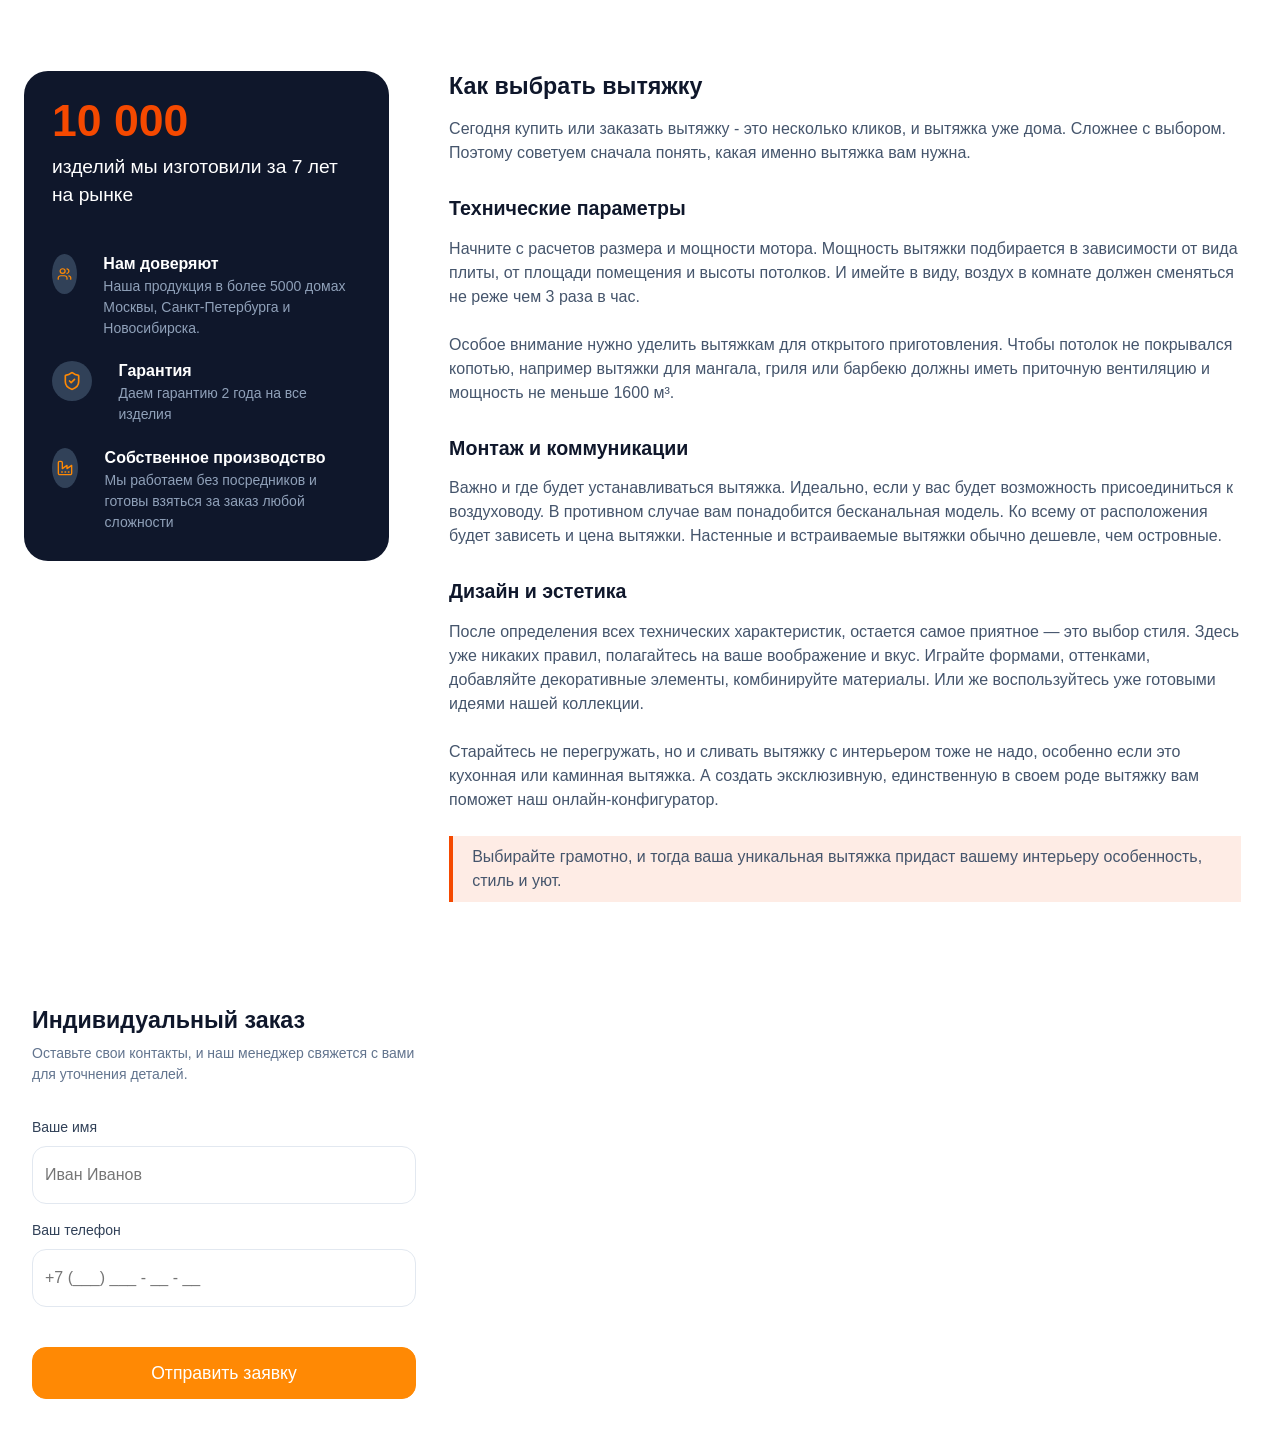
==== commit 50037298: "pop-up" ====
--- a/index.html
+++ b/index.html
@@ -1180,5 +1180,55 @@
         </div>
       </div>
     </footer>
+
+    <div class="popup-order">
+      <div class="popup-order__body">
+        <header class="popup-order__header">
+          <h2 class="popup-order__title h4">Индивидуальный заказ</h2>
+
+          <div class="popup-order__description">
+            <p>
+              Оставьте свои контакты, и наш менеджер свяжется с вами для
+              уточнения деталей.
+            </p>
+          </div>
+        </header>
+
+        <form class="popup-order__form form" action="/" method="post">
+          <div class="form__group">
+            <label class="form__label" for="popup-name"> Ваше имя </label>
+
+            <input
+              class="form__input"
+              id="popup-name"
+              type="text"
+              name="name"
+              placeholder="Иван Иванов"
+              autocomplete="name"
+            />
+          </div>
+
+          <div class="form__group">
+            <label class="form__label" for="popup-phone"> Ваш телефон </label>
+
+            <input
+              class="form__input"
+              id="popup-phone"
+              type="tel"
+              name="phone"
+              placeholder="+7 (___) ___ - __ - __"
+              autocomplete="tel"
+            />
+          </div>
+
+          <button
+            class="button button--orange popup-order__button"
+            type="submit"
+          >
+            <span class="button__label">Отправить заявку</span>
+          </button>
+        </form>
+      </div>
+    </div>
   </body>
 </html>
--- a/css/main.min.css
+++ b/css/main.min.css
@@ -1 +1 @@
-*,::before,::after{box-sizing:border-box}:where(ul,ol):where([class]){padding-left:0}body,:where(blockquote,figure):where([class]){margin:0}:where(h1,h2,h3,h4,h5,h6,p,ul,ol,dl):where([class]){margin-block:0}:where(dd[class]){margin-left:0}:where(fieldset[class]){margin-left:0;padding:0;border:none}:where(ul[class]){list-style:none}:where(address[class]){font-style:normal}p{--paragraphMarginBottom: 24px;margin-block:0}p:where(:not([class]):not(:last-child)){margin-bottom:var(--paragraphMarginBottom)}img,video{display:block;max-width:100%;height:auto}input,textarea,select,button{font:inherit}html{height:100%;scrollbar-gutter:stable}html,:has(:target){scroll-behavior:smooth}body{min-height:100%;line-height:1.5}a:where([class]){display:inline-flex}button,label{cursor:pointer}:where([fill]:not([fill=none],[fill^=url])){fill:currentColor}:where([stroke]:not([stroke=none],[stroke^=url])){stroke:currentColor}svg *{transition-property:fill,stroke}:where(table){border-collapse:collapse;border-color:currentColor}@media(prefers-reduced-motion: reduce){*,::before,::after{animation-duration:.01ms !important;animation-iteration-count:1 !important;transition-duration:.01ms !important;scroll-behavior:auto !important}}@font-face{font-family:"Inter";src:url("../fonts/Inter-Regular.woff2") format("woff2");font-weight:400;font-style:normal;font-display:swap}@font-face{font-family:"Inter";src:url("../fonts/Inter-Medium.woff2") format("woff2");font-weight:500;font-style:normal;font-display:swap}@font-face{font-family:"Inter";src:url("../fonts/Inter-SemiBold.woff2") format("woff2");font-weight:600;font-style:normal;font-display:swap}@font-face{font-family:"Inter";src:url("../fonts/Inter-Bold.woff2") format("woff2");font-weight:700;font-style:normal;font-display:swap}@font-face{font-family:"Inter";src:url("../fonts//Inter-ExtraBold.woff2") format("woff2");font-weight:800;font-style:normal;font-display:swap}:root{--color-white: #ffffff;--color-accent: #f54900;--color-orange-10: #ca3500;--color-orange-15: #ff6900;--color-orange-25: #ff8904;--color-orange-30: #ffedd4;--color-orange-50: #fff7ed;--color-gray-10: #0f172b;--color-gray-15: #162034;--color-gray-20: #314158;--color-gray-30: #45556c;--color-gray-40: #62748e;--color-gray-50: #90a1b9;--color-gray-70: #e2e8f0;--color-gray-75: #f1f5f9;--color-gray-80: #f8fafc;--border: 0.0625rem solid var(--color-gray-70);--border-light: 0.0625rem solid var(--color-gray-75);--border-dark: 0.0625rem solid var(--color-gray-20);--border-radius-l: 2.5rem;--border-radius-xl: 2rem;--border-radius-m: 1.5rem;--border-radius-s: 1rem;--border-radius-x: 0.875rem;--shadow: 0 0.5rem 0.625rem -0.375rem rgba(0, 0, 0, 0.1), 0 1.25rem 1.5625rem -0.3125rem rgba(0, 0, 0, 0.1);--shadow-light: 0 0.0625rem 0.1875rem 0 rgba(0, 0, 0, 0.1), 0 0.0625rem 0.125rem -0.0625rem rgba(0, 0, 0, 0.1);--shadow-light-hover: 0 0.5rem 0.75rem -0.375rem rgba(0, 0, 0, 0.15), 0 0.625rem 1.25rem -0.3125rem rgba(0, 0, 0, 0.2);--font-family-base: "Inter", sans-serif;--container-width: clamp(80rem, 0rem + 100vw, 93rem);--container-padding-x: 1.5rem;--section-padding-block: clamp(2rem, 0.9344262295rem + 4.3715846995vw, 5rem);--transition-duration: 0.2s;--transition-duration-longer: 0.4s}@media(width <= 63.99875rem){:root{--container-padding-x: 0.75rem}}.container{max-width:calc(var(--container-width) + var(--container-padding-x)*2);margin-inline:auto;padding-inline:var(--container-padding-x)}.visually-hidden{position:absolute !important;width:1px !important;height:1px !important;margin:-1px !important;border:0 !important;padding:0 !important;white-space:nowrap !important;clip-path:inset(100%) !important;clip:rect(0 0 0 0) !important;overflow:hidden !important}@media(width <= 47.99875rem){.hidden-mobile{display:none !important}}@media(width <= 30.06125rem){.hidden-mobile-s{display:none !important}}@media(width > 47.99875rem){.visible-mobile{display:none !important}}@media(width <= 63.99875rem){.hidden-tablet{display:none !important}}@media(width > 63.99875rem){.visible-tablet{display:none !important}}@media(width <= 90.06125rem){.hidden-laptop{display:none !important}}@media(width > 90.06125rem){.visible-laptop{display:none !important}}.liner-gradient{background:linear-gradient(90deg, var(--color-accent), var(--color-orange-25));-webkit-background-clip:text;-webkit-text-fill-color:rgba(0,0,0,0)}.color-gray{color:var(--color-gray-50)}html.is-lock{overflow:hidden}body{font-size:1rem;display:flex;flex-direction:column;font-family:-apple-system,BlinkMacSystemFont,"Segoe UI","Roboto","Oxygen","Ubuntu","Cantarell",sans-serif;color:var(--color-gray-30);background-color:var(--color-white)}main{flex-grow:1}h1,.h1,h2,.h2,h3,.h3,h4,.h4,h5,.h5,h6,.h6{color:var(--color-gray-10);font-weight:700}h1,.h1{font-size:clamp(3rem,-5.4615384615rem + 10.5769230769vw,4.375rem);font-weight:800;line-height:1}h2,.h2{font-size:clamp(2.25rem,1.9836065574rem + 1.0928961749vw,3rem);line-height:1.15}h3,.h3{font-size:clamp(1.875rem,1.7418032787rem + 0.5464480874vw,2.25rem);line-height:1.2}h4,.h4{font-size:clamp(1.25rem,1.1612021858rem + 0.364298725vw,1.5rem);line-height:1.3}h5,.h5{font-size:clamp(1.125rem,1.0806010929rem + 0.1821493625vw,1.25rem)}h6,.h6{font-size:1rem}a,button,label,input,textarea,select,svg *{transition-duration:var(--transition-duration)}a{color:inherit}@media(any-hover: hover){a:hover{color:var(--color-accent)}}@media(any-hover: none){a:active{color:var(--color-accent)}}a[class]{text-decoration:none}blockquote{margin:0;padding:clamp(0.3125rem,0.2015027322rem + 0.4553734062vw,0.625rem) clamp(0.9375rem,0.8265027322rem + 0.4553734062vw,1.25rem);background-color:rgba(245,73,0,.1);border-left:4px solid var(--color-accent)}:focus-visible{outline:0.125rem dashed var(--color-gray-30);outline-offset:0.25rem;transition-duration:0s !important}.page-header+.section{padding-top:1.25rem}[data-animate]{opacity:0;transform:var(--anim-transform, translateY(0));transition:opacity .6s ease,transform .6s ease}[data-animate].is-animated{opacity:1;transform:translate(0, 0)}[data-animate=fade-up]{--anim-transform: translateY(40px)}[data-animate=fade-down]{--anim-transform: translateY(-40px)}[data-animate=fade-left]{--anim-transform: translateX(-40px)}[data-animate=fade-right]{--anim-transform: translateX(40px)}@media(width <= 47.99875rem){[data-animate]{--anim-transform: translateY(40px);transition-duration:.5s}}.icon{--size: 3rem;display:inline-flex;justify-content:center;align-items:center;-moz-column-gap:0.625rem;column-gap:0.625rem;background-color:var(--color-orange-50);border-radius:50%;padding:0.3125rem;aspect-ratio:1;transition-duration:var(--transition-duration);will-change:transform;width:var(--size);height:var(--size)}.icon--width-32{--size: 2rem}.icon--width-36{--size: 2.25rem}.icon--width-48{--size: 3rem}.icon--width-40{--size: 2.5rem}.icon--width-56{--size: 3.5rem}.icon--color-gray{background-color:var(--color-gray-80)}.icon--color-white{background-color:var(--color-white)}.icon--color-dark{background-color:var(--color-gray-10)}.icon--color-dark-lite{background-color:var(--color-gray-20)}.icon--color-transparent{--size: 1.25rem;background-color:rgba(0,0,0,0);padding:0;margin-right:0.5rem}@media(any-hover: hover){.icon--active:hover{background-color:var(--color-orange-30)}}@media(any-hover: none){.icon--active:active{background-color:var(--color-orange-30)}}.icon--cub{border-radius:var(--border-radius-s)}.icon--shadow{box-shadow:var(--shadow-light)}.icon__img{flex-shrink:0}.icon--card{width:1.25rem;height:1.875rem;fill:none;stroke-width:2;stroke-linecap:round;stroke-linejoin:round;transition:stroke var(--transition-duration)}.logo{max-width:clamp(10rem,-24.6153846154rem + 43.2692307692vw,15.625rem)}.button{--sizeIcon: 1rem;display:inline-flex;justify-content:center;align-items:center;-moz-column-gap:0.5rem;column-gap:0.5rem;align-self:start;min-width:9.375rem;font-size:clamp(1rem,0.9556010929rem + 0.1821493625vw,1.125rem);font-weight:500;padding:clamp(0.75rem,-0.0192307692rem + 0.9615384615vw,0.875rem) clamp(1.75rem,0.2115384615rem + 1.9230769231vw,2rem);color:var(--color-gray-10);background-color:var(--color-white);white-space:nowrap;border:var(--border);border-radius:var(--border-radius-x);cursor:pointer}@media(width <= 30.06125rem){.button{width:100%}}@media(any-hover: hover){.button:hover{color:var(--color-accent);background-color:var(--color-gray-80)}.button:hover .button__icon--white{color:var(--color-gray-20)}}@media(any-hover: none){.button:active{color:var(--color-accent);background-color:var(--color-gray-80)}.button:active .button__icon--white{color:var(--color-gray-20)}}.button__icon{width:var(--sizeIcon);height:var(--sizeIcon);color:var(--color-gray-10);transition-duration:var(--transition-duration)}.button__icon--accent{color:var(--color-orange-25)}.button__icon--white{color:var(--color-gray-50)}.button--accent{color:var(--color-white);background-color:var(--color-accent);border-color:var(--color-accent)}@media(any-hover: hover){.button--accent:hover{color:var(--color-white);background-color:var(--color-orange-10)}}@media(any-hover: none){.button--accent:active{color:var(--color-white);background-color:var(--color-orange-10)}}.button--orange{color:var(--color-white);background-color:var(--color-orange-25);border-color:var(--color-orange-25)}@media(any-hover: hover){.button--orange:hover{color:var(--color-white);background-color:var(--color-orange-15);border-color:var(--color-orange-15)}}@media(any-hover: none){.button--orange:active{color:var(--color-white);background-color:var(--color-orange-15);border-color:var(--color-orange-15)}}.button--border-none{--sizeIcon: 0.625rem;border:none;padding-left:0;background-color:rgba(0,0,0,0)}.button--border-none .button__icon{color:var(--color-accent);margin-top:0.15625rem}.button--opacity-white{color:var(--color-white);font-size:0.875rem;font-weight:400;background-color:rgba(225,225,225,.1);border-color:rgba(225,225,225,.1)}@media(any-hover: hover){.button--opacity-white:hover{color:var(--color-white);background-color:rgba(225,225,225,.2)}}@media(any-hover: none){.button--opacity-white:active{color:var(--color-white);background-color:rgba(225,225,225,.2)}}.button--white{color:var(--color-gray-50);background-color:var(--color-white);border-color:var(--color-white);font-size:0.875rem}@media(any-hover: hover){.button--white:hover{color:var(--color-gray-20);background-color:var(--color-gray-80)}}@media(any-hover: none){.button--white:active{color:var(--color-gray-20);background-color:var(--color-gray-80)}}.button--gray{color:var(--color-white);background-color:var(--color-gray-10)}@media(any-hover: hover){.button--gray:hover{color:var(--color-white);background-color:var(--color-gray-20)}}@media(any-hover: none){.button--gray:active{color:var(--color-white);background-color:var(--color-gray-20)}}.button--product-card{display:flex;align-items:center;-moz-column-gap:0.3125rem;column-gap:0.3125rem;font-size:0.875rem;padding:clamp(0.5rem,-0.2692307692rem + 0.9615384615vw,0.625rem) clamp(1.625rem,0.0865384615rem + 1.9230769231vw,1.875rem)}@media(any-hover: hover){.button--product-card:hover{background-color:var(--color-orange-25);border-color:var(--color-orange-25);color:var(--color-white)}}@media(any-hover: none){.button--product-card:active{background-color:var(--color-orange-25);border-color:var(--color-orange-25);color:var(--color-white)}}.button--phone{width:2.5rem;height:2.5rem;display:flex;justify-content:center;align-items:center;display:none;min-width:unset;border-radius:50%;padding:0.3125rem !important}@media(width <= 30.06125rem){.button--phone{display:flex}}.button--phone img{width:1.25rem;height:1.25rem}@media(any-hover: hover){.button--phone:hover{background-color:var(--color-accent);border-color:var(--color-accent);scale:1.1}}@media(any-hover: none){.button--phone:active{background-color:var(--color-accent);border-color:var(--color-accent);scale:1.1}}.burger-button{width:2.75rem;height:2.75rem;display:inline-flex;justify-content:center;align-items:center;padding:0;border:none;background-color:rgba(0,0,0,0);z-index:100}.burger-button.is-active .burger-button__line{stroke-dasharray:90 207;stroke-dashoffset:-134}.burger-button.is-active .burger-button__line--2{stroke-dasharray:1 60;stroke-dashoffset:-30}.burger-button:not(.is-active) .burger-button__line--3{stroke-dasharray:30 207;stroke-dashoffset:-30}.burger-button__line{fill:none;stroke:#000;stroke-width:6;stroke-linecap:round;stroke-dasharray:60 207;transition:stroke-dasharray .4s cubic-bezier(0.4, 0, 0.2, 1),stroke-dashoffset .4s cubic-bezier(0.4, 0, 0.2, 1)}.burger-button__line--2{stroke-dasharray:60 60}.header{--headerPaddingBlock: 1.25rem;position:sticky;z-index:100;top:0;animation-name:scrolling-header;animation-fill-mode:both;animation-timeline:scroll();animation-range:6.25rem 12.5rem}@keyframes scrolling-header{to{box-shadow:0 0 1rem 0 var(--color-gray-50);--headerPaddingBlock: 0.625rem}}.header__body{padding-block:var(--headerPaddingBlock);background-color:var(--color-white);transition-duration:var(--transition-duration)}@media(width <= 47.99875rem){.header__body{--headerPaddingBlock: 0.625rem}}.header__body-inner{display:flex;justify-content:space-between;align-items:center;-moz-column-gap:1rem;column-gap:1rem}@media(width > 63.99875rem){.header__overlay{display:contents}}@media(width <= 63.99875rem){.header__overlay{position:fixed;inset:0;display:flex;flex-direction:column;justify-content:center;row-gap:3rem;padding:1rem;background-color:var(--color-white);transition-duration:var(--transition-duration)}.header__overlay:not(.is-active){opacity:0;visibility:hidden;translate:100%}}@media(width <= 63.99875rem){.header__menu{overflow-y:auto}}.header__menu-list{display:flex;align-items:center;-moz-column-gap:0.125rem;column-gap:0.125rem}@media(width <= 63.99875rem){.header__menu-list{flex-direction:column;row-gap:0.625rem}}.header__menu-link{padding:0.625rem 1.25rem;font-size:0.875rem;font-weight:500;color:var(--color-gray-30)}@media(width <= 90.06125rem){.header__menu-link{padding:0.5rem 0.75rem}}.header__menu-link.is-active{color:var(--color-gray-10);pointer-events:none}.header__action{display:flex;align-items:center;-moz-column-gap:0.5625rem;column-gap:0.5625rem}@media(width <= 63.99875rem){.header__action{display:flex;flex-direction:column;row-gap:0.75rem;align-self:center}}.header__action-info{text-align:right}@media(width <= 63.99875rem){.header__action-info{display:none}}@media(width <= 63.99875rem){.header__action-info{display:flex;flex-direction:column}}.header__action-phone{color:var(--color-gray-10);font-size:clamp(0.875rem,0.1057692308rem + 0.9615384615vw,1rem);font-weight:700}.header__action-time-work{color:var(--color-gray-40);font-size:0.75rem}.header__contact-us-link{font-size:0.875rem;padding:clamp(0.375rem,-0.3942307692rem + 0.9615384615vw,0.5rem) clamp(1rem,4.0769230769rem + -3.8461538462vw,0.5rem)}@media(width <= 63.99875rem){.header__contact-us-link{padding:0.75rem 1.25rem;max-width:13.75rem;align-self:center}}.header__mob-action{display:flex;-moz-column-gap:1.25rem;column-gap:1.25rem}.header__action-phone--logo{display:none}@media(width <= 63.99875rem){.header__action-phone--logo{display:block}}@media(width <= 30.06125rem){.header__action-phone--logo{display:none}}.footer{border-top:var(--border);padding-top:var(--section-padding-block);display:grid;row-gap:var(--section-padding-block)}.footer__body-inner{display:grid;grid-template-columns:repeat(2, 1fr);-moz-column-gap:4.0625rem;column-gap:4.0625rem}@media(width <= 63.99875rem){.footer__body-inner{grid-template-columns:1fr;row-gap:2.5rem}}.footer__info{display:flex;flex-direction:column;row-gap:1.875rem}.footer__description{max-width:28.125rem;font-size:18px;color:var(--color-gray-40)}.footer__contact-list{display:grid;row-gap:clamp(1.25rem,1.0280054645rem + 0.9107468124vw,1.875rem)}.footer__contact-item{display:flex;-moz-column-gap:0.9375rem;column-gap:0.9375rem}.footer__contact-item-phone{font-size:1.25rem;font-weight:700;color:var(--color-accent)}@media(any-hover: hover){.footer__contact-item-phone:hover{color:var(--color-orange-10)}}@media(any-hover: none){.footer__contact-item-phone:active{color:var(--color-orange-10)}}.footer__contact-item-email{font-weight:500;font-size:1.125rem;color:var(--color-gray-10)}.footer__contact-item-description,.footer__contact-item-adress{max-width:16.875rem}.footer__contact-item-info{display:grid;row-gap:0.1875rem}.footer__bottom{border-top:var(--border);padding-block:clamp(1.875rem,1.5420081967rem + 1.3661202186vw,2.8125rem)}.footer__bottom-inner{display:flex;align-items:center;justify-content:space-between}@media(width <= 47.99875rem){.footer__bottom-inner{flex-direction:column;text-align:center;row-gap:1.25rem}}.footer__bottom-private{font-size:0.875rem;color:var(--color-gray-50)}.footer__bottom-soc1als{display:flex;-moz-column-gap:0.9375rem;column-gap:0.9375rem}.hero{background:linear-gradient(115deg, var(--color-white) 50%, var(--color-gray-80) 50%)}@media(width <= 47.99875rem){.hero{min-height:40rem}}.hero__inner{display:grid;grid-template-columns:repeat(2, 1fr);-moz-column-gap:5rem;column-gap:5rem;padding-top:clamp(2.5rem,-12.8846153846rem + 19.2307692308vw,5rem);padding-bottom:clamp(4.375rem,3.2650273224rem + 4.5537340619vw,7.5rem)}@media(width <= 63.99875rem){.hero__inner{grid-template-columns:1fr;row-gap:2.8125rem}}.hero__body{display:flex;flex-direction:column;row-gap:2.1875rem;justify-content:center}@media(width <= 63.99875rem){.hero__body{max-width:32.5rem;margin:0 auto}}.hero__description{font-size:1.25rem;max-width:32.5rem}.hero__action{display:flex;gap:1rem;flex-wrap:wrap}.hero__img-block{position:relative}@media(width <= 63.99875rem){.hero__img-block{margin:0 auto}}.hero__img{border-radius:var(--border-radius-m);box-shadow:var(--shadow);overflow:hidden;height:43.75rem;-o-object-fit:cover;object-fit:cover}@media(width <= 63.99875rem){.hero__img{max-height:21.875rem;aspect-ratio:1/1}}.hero__img-block-info{position:absolute;left:-2.1875rem;top:calc(100% + -6.25rem);display:flex;-moz-column-gap:1.25rem;column-gap:1.25rem;background-color:var(--color-white);padding:clamp(0.9375rem,0.7155054645rem + 0.9107468124vw,1.5625rem);max-width:21.875rem;border-radius:var(--border-radius-s);box-shadow:var(--shadow)}@media(width <= 63.99875rem){.hero__img-block-info{left:0;right:0;bottom:-1.875rem;margin:auto}}.hero__img-block-text{display:grid;font-size:0.875rem;row-gap:0.25rem}.badge{display:flex;-moz-column-gap:0.5rem;column-gap:0.5rem;align-items:center;align-self:start;justify-self:start;padding:0.3125rem 0.75rem;color:var(--color-accent);font-size:0.875rem;font-weight:600;border:0.0625rem solid var(--color-orange-30);border-radius:var(--border-radius-m);background-color:rgba(245,73,0,.2)}.badge--dark{border:none}.badge--circl::before{content:"";width:0.5rem;height:0.5rem;border-radius:var(--border-radius-l);background-color:var(--color-accent)}.metrics__list{display:flex;align-items:center;gap:clamp(0.9375rem,0.6045081967rem + 1.3661202186vw,1.875rem)}.metrics__item{display:flex;align-items:center;-moz-column-gap:0.5rem;column-gap:0.5rem}.metrics__nums{width:2.5rem;height:2.5rem;display:flex;justify-content:center;align-items:center;font-size:0.875rem;font-weight:700;color:var(--color-gray-10);background-color:var(--color-gray-70);border-radius:var(--border-radius-l)}.metrics__text{font-size:0.875rem;font-weight:500px;color:var(--color-gray-40)}.form{padding:clamp(1.875rem,1.6530054645rem + 0.9107468124vw,2.5rem);background-color:var(--color-gray-80);border-radius:var(--border-radius-l)}@media(width <= 63.99875rem){.form{border-radius:var(--border-radius-m)}}@media(width <= 47.99875rem){.form{border-radius:var(--border-radius-s)}}.form__inner{display:grid;row-gap:1rem}.form__title{margin-bottom:0.5rem}.form__row{--column: 1;display:grid;grid-template-columns:repeat(var(--column), 1fr)}.form__row--cols-2{--column: 2;-moz-column-gap:1rem;column-gap:1rem}@media(width <= 47.99875rem){.form__row--cols-2{--column: 1;row-gap:1rem}}.form__field{display:grid;row-gap:0.3125rem}.form__label{font-size:0.875rem;font-weight:500;color:var(--color-gray-20)}.form__input,.form__textarea{border:var(--border);border-radius:var(--border-radius-x);padding:1rem 0.75rem}.form__textarea{width:100%}.form__submit{display:flex;align-items:center;justify-content:center;-moz-column-gap:0.8125rem;column-gap:0.8125rem;flex-wrap:nowrap;background-color:var(--color-gray-10);color:var(--color-white);font-weight:700;font-size:clamp(1rem,0.2307692308rem + 0.9615384615vw,1.125rem);border:none;width:100%;border-radius:var(--border-radius-x);padding-block:0.875rem}@media(any-hover: hover){.form__submit:hover{background-color:var(--color-gray-20)}}@media(any-hover: none){.form__submit:active{background-color:var(--color-gray-20)}}.form__privacy{color:var(--color-gray-50);font-size:0.75rem;text-align:center}.section{padding-block:var(--section-padding-block)}.section--page-first{padding-top:0}.section__header{margin-bottom:clamp(1.625rem,-6.8365384615rem + 10.5769230769vw,3rem)}.section__header:has(.section__actions){display:flex;justify-content:space-between;gap:1rem;flex-wrap:wrap}.section__header--center{text-align:center}.section__header--center .section__head{row-gap:clamp(0.875rem,-0.6634615385rem + 1.9230769231vw,1.125rem)}.section__head{display:grid;row-gap:0.5rem;align-items:end}.section__sub-title{display:flex;align-items:center;text-transform:uppercase;font-size:0.875rem;font-weight:700;color:var(--color-accent)}.section__sub-title--gray{color:var(--color-gray-40)}.section__sub-title--padding-bottom-20{padding-bottom:1.25rem}.section__description{font-size:1.125rem;color:var(--color-gray-40)}.section__actions{align-self:end}.section__link{display:flex;align-items:center;-moz-column-gap:0.3125rem;column-gap:0.3125rem;color:var(--color-gray-40)}.section__link::after{width:1.25rem;height:1.25rem;content:"";background-image:url("../../icons/arrow-right.svg");background-repeat:no-repeat}.card-category{display:grid;align-items:center}.card-category__image-wrapper{position:relative;border-radius:var(--border-radius-s);overflow:hidden;margin-bottom:1rem}.card-category__arrow{position:absolute;right:0.9375rem;bottom:-3.4375rem;opacity:0;transition:bottom var(--transition-duration-longer) ease,opacity var(--transition-duration-longer) ease,filter var(--transition-duration-longer) ease}@media(any-hover: hover){.card-category:hover .card-category__image{transform:scale(1.05);filter:brightness(85%)}.card-category:hover .card-category__title{color:var(--color-accent)}.card-category:hover .card-category__arrow{bottom:0.9375rem;opacity:1}}@media(any-hover: none){.card-category:active .card-category__image{transform:scale(1.05);filter:brightness(85%)}.card-category:active .card-category__title{color:var(--color-accent)}.card-category:active .card-category__arrow{bottom:0.9375rem;opacity:1}}.card-category__image{border-radius:var(--border-radius-s);width:100%;height:auto;display:block;-o-object-fit:cover;object-fit:cover;transition:transform var(--transition-duration-longer) ease,filter var(--transition-duration-longer) ease}@media(width <= 63.99875rem){.card-category__image{height:21.875rem}}@media(width <= 47.99875rem){.card-category__image{height:auto;aspect-ratio:2/1.5}}.card-category__title{margin-bottom:0.25rem;transition-duration:var(--transition-duration-longer)}.card-category__description{font-size:0.875rem;color:var(--color-gray-40)}.grid{--cols: 1;display:grid;grid-template-columns:repeat(var(--cols), 1fr);gap:clamp(1.25rem,-0.6730769231rem + 2.4038461538vw,1.5625rem)}.grid--cols-2{--cols: 2}@media(width <= 47.99875rem){.grid--cols-2{--cols: 1}}.grid--cols-3{--cols: 3}@media(width <= 63.99875rem){.grid--cols-3{--cols: 2}.grid--cols-3 .grid__item:nth-child(odd):last-child{grid-column:-1/1}}@media(width <= 47.99875rem){.grid--cols-3{--cols: 2}}@media(width <= 30.06125rem){.grid--cols-3{--cols: 1}}.grid--cols-4{--cols: 4}@media(width <= 63.99875rem){.grid--cols-4{--cols: 2}}@media(width <= 30.06125rem){.grid--cols-4{--cols: 1}}.profil__inner{display:grid;grid-template-columns:repeat(2, 1fr);-moz-column-gap:clamp(3.75rem,-3.9423076923rem + 9.6153846154vw,5rem);column-gap:clamp(3.75rem,-3.9423076923rem + 9.6153846154vw,5rem)}@media(width <= 63.99875rem){.profil__inner{grid-template-columns:1fr;row-gap:3.75rem}}.profil__block-photo{display:flex;align-items:center;justify-content:center;min-width:0}@media(width <= 63.99875rem){.profil__block-photo{order:1}}@media(width <= 47.99875rem){.profil__block-photo{display:none}}.profil__body{max-width:36rem}@media(width <= 63.99875rem){.profil__body{max-width:48rem}}.profil__wrap-image{display:grid;grid-template-columns:repeat(2, 1fr);align-items:center;-moz-column-gap:1rem;column-gap:1rem;justify-content:center}.profil__wrap-image>:last-child{margin-top:3.125rem}.profil__wrap-image>:first-child{align-self:start}.profil__image{height:16rem;max-width:100%;-o-object-fit:cover;object-fit:cover;border-radius:var(--border-radius-m);box-shadow:var(--shadow)}.profil__content{padding:1.5625rem 0 2.5rem}.list{display:grid;row-gap:1rem}.list__item{display:flex;-moz-column-gap:1rem;column-gap:1rem;align-items:center;color:var(--color-gray-10);font-size:clamp(1rem,0.9556010929rem + 0.1821493625vw,1.125rem);font-weight:500}.list__item svg{stroke:var(--color-accent)}@media(any-hover: hover){.list__item:hover .icon{background-color:var(--color-accent);transition-duration:var(--transition-duration)}.list__item:hover svg{stroke:var(--color-white)}}@media(any-hover: none){.list__item:active .icon{background-color:var(--color-accent);transition-duration:var(--transition-duration)}.list__item:active svg{stroke:var(--color-white)}}.catalog__list{display:grid;gap:1.5rem;gap:clamp(0.75rem,0.4836065574rem + 1.0928961749vw,1.5rem);grid-template-areas:"bl-1 bl-1 bl-2" "bl-3 bl-4 bl-4"}@media(width <= 63.99875rem){.catalog__list{grid-template-areas:unset;grid-template-columns:repeat(2, 1fr)}}@media(width <= 47.99875rem){.catalog__list{grid-template-columns:1fr}}.catalog__item{overflow:hidden;position:relative}.catalog__item::after{content:"";position:absolute;inset:0;background-image:inherit;background-size:cover;background-position:center;transition-duration:var(--transition-duration-longer);z-index:0;will-change:transform}.catalog__item::before{content:"";position:absolute;pointer-events:none;inset:0;background:rgba(0,0,0,.4);z-index:1}@media(any-hover: hover){.catalog__item:hover .catalog__arrow{top:0.9375rem;opacity:1}.catalog__item:hover::after{transform:scale(1.1)}.catalog__item:hover .catalog__link{bottom:0}.catalog__item:hover .catalog__description{opacity:1;transition-delay:.2s}}@media(any-hover: none){.catalog__item:active .catalog__arrow{top:0.9375rem;opacity:1}.catalog__item:active::after{transform:scale(1.1)}.catalog__item:active .catalog__link{bottom:0}.catalog__item:active .catalog__description{opacity:1;transition-delay:.2s}}.catalog .catalog__item:not(:hover) .catalog__link,.catalog .catalog__item:not(:hover) .catalog__arrow{transition-delay:.2s}.catalog__link{position:absolute;inset:0;display:flex;flex-direction:column;justify-content:flex-end;padding:1.875rem;z-index:2}@media(width > 47.99875rem){.catalog__link{bottom:-3.125rem}}.catalog__link>*{position:relative;z-index:3}.catalog__sub-title{text-transform:uppercase;font-size:clamp(1.125rem,0.3557692308rem + 0.9615384615vw,1.25rem);font-size:0.875rem;font-weight:500;color:var(--color-orange-25)}.catalog__title{color:var(--color-white);padding-block:0.5rem}.catalog__description{max-width:31.25rem;color:var(--color-gray-70)}@media(width > 47.99875rem){.catalog__description{opacity:0;transition:opacity var(--transition-duration-longer) ease}}.catalog__item-bl-1{grid-area:bl-1}.catalog__item-bl-2{grid-area:bl-2}.catalog__item-bl-3{grid-area:bl-3}.catalog__item-bl-4{grid-area:bl-4}.catalog__item-bl-1,.catalog__item-bl-2,.catalog__item-bl-3,.catalog__item-bl-4{border-radius:var(--border-radius-m);background-position:center;background-size:cover;background-repeat:no-repeat;box-shadow:var(--shadow)}@media(width <= 63.99875rem){.catalog__item-bl-1,.catalog__item-bl-2,.catalog__item-bl-3,.catalog__item-bl-4{grid-area:unset}}.catalog__item-bl-1,.catalog__item-bl-2,.catalog__item-bl-3{height:25rem}@media(width <= 47.99875rem){.catalog__item-bl-1,.catalog__item-bl-2,.catalog__item-bl-3{height:15.625rem}}.catalog__item-bl-4{height:18.75rem}.catalog__item-bl-4 .catalog__link{bottom:-1.25rem}@media(width <= 63.99875rem){.catalog__item-bl-4 .catalog__link{bottom:-3.125rem}}@media(width <= 47.99875rem){.catalog__item-bl-4 .catalog__link{bottom:0}}@media(width <= 47.99875rem){.catalog__item-bl-4{height:15.625rem}}.catalog__arrow{position:absolute;right:0.9375rem;top:-3.4375rem;z-index:5;opacity:0;transition:top var(--transition-duration-longer) ease,opacity var(--transition-duration-longer) ease}.advantages{margin-top:clamp(2.5rem,1.9450136612rem + 2.276867031vw,4.0625rem)}.advantages-card{height:100%;border:var(--border-light);border-radius:var(--border-radius-m);padding:clamp(1.25rem,-3.75rem + 6.25vw,2.0625rem);box-shadow:var(--shadow-light);transition-duration:var(--transition-duration)}@media(any-hover: hover){.advantages-card:hover{box-shadow:var(--shadow-light-hover);transition-duration:var(--transition-duration)}.advantages-card:hover .advantages-card__icon{scale:1.1}}@media(any-hover: none){.advantages-card:active{box-shadow:var(--shadow-light-hover);transition-duration:var(--transition-duration)}.advantages-card:active .advantages-card__icon{scale:1.1}}.advantages-card--dark{background-color:rgba(49,65,88,.2);backdrop-filter:blur(0.3125rem);border:var(--border-dark);box-shadow:none}.advantages-card--dark .advantages-card__description{color:var(--color-gray-50)}@media(any-hover: hover){.advantages-card--dark:hover{border-color:var(--color-orange-25)}}@media(any-hover: none){.advantages-card--dark:active{border-color:var(--color-orange-25)}}.advantages-card--dark .advantages-card__title{color:var(--color-white)}.advantages-card__icon{margin-bottom:clamp(1.25rem,-0.2884615385rem + 1.9230769231vw,1.5rem)}.advantages-card__title{margin-bottom:clamp(0.625rem,-0.1442307692rem + 0.9615384615vw,0.75rem)}.advantages-card__description{color:var(--color-gray-40)}.cooperation{background:linear-gradient(115deg, var(--color-gray-10) 60%, var(--color-gray-15) 40%);color:var(--color-white);padding:clamp(2rem,1.2896174863rem + 2.9143897996vw,4rem);background-color:var(--color-gray-10);border-radius:var(--border-radius-l)}@media(width <= 47.99875rem){.cooperation{border-radius:var(--border-radius-m)}}.cooperation__inner{display:grid;align-items:center;grid-template-columns:repeat(2, 1fr);-moz-column-gap:clamp(1.875rem,-5.0480769231rem + 8.6538461538vw,3rem);column-gap:clamp(1.875rem,-5.0480769231rem + 8.6538461538vw,3rem)}@media(width <= 63.99875rem){.cooperation__inner{grid-template-columns:1fr;row-gap:clamp(1.875rem,1.4754098361rem + 1.6393442623vw,3rem)}}.cooperation__info{display:flex;flex-direction:column;row-gap:clamp(1.25rem,1.1168032787rem + 0.5464480874vw,1.625rem)}.cooperation__description{margin-bottom:0.5rem;color:var(--color-gray-50)}.cooperation__title{color:var(--color-white)}.guide__inner{display:grid;grid-template-columns:30% auto;-moz-column-gap:clamp(3.75rem,-3.9423076923rem + 9.6153846154vw,5rem);column-gap:clamp(3.75rem,-3.9423076923rem + 9.6153846154vw,5rem)}@media(width <= 63.99875rem){.guide__inner{grid-template-columns:1fr;row-gap:3.125rem}}.aside__inner{display:block}.aside__inner>*:not(:last-child){margin-bottom:clamp(1.25rem,-6.4423076923rem + 9.6153846154vw,2.5rem)}.aside__inner--sticky{position:sticky;top:4.375rem}@media(width <= 63.99875rem){.aside__inner--sticky{position:unset}}.aside__card{position:relative;display:flex;flex-direction:column;row-gap:1.25rem;overflow:hidden;padding:clamp(1.75rem,0.2115384615rem + 1.9230769231vw,2rem)}.aside__card--center{text-align:center}.aside__card--decor::after{width:8rem;height:8rem;content:"";position:absolute;pointer-events:none;bottom:calc(100% - 5rem);left:calc(100% - 5rem);border-radius:50%;opacity:.5;background:var(--color-orange-25);filter:blur(3.75rem);transition-duration:var(--transition-duration-longer)}.aside__card--decor:hover::after{opacity:.8}.aside__card--dark{padding:clamp(1.75rem,0.2115384615rem + 1.9230769231vw,2rem);background-color:var(--color-gray-10);color:var(--color-white);border-radius:var(--border-radius-m);align-self:start}.aside__card--dark h2,.aside__card--dark h3{color:var(--color-white)}.aside__card--banner-dark{background-color:var(--color-gray-10);color:var(--color-white);border-radius:var(--border-radius-m);align-self:start}.aside__card--banner-dark h2,.aside__card--banner-dark h3{color:var(--color-white)}.stat{display:grid;row-gap:clamp(0.3125rem,0.2015027322rem + 0.4553734062vw,0.625rem);margin-bottom:clamp(1.25rem,1.1612021858rem + 0.364298725vw,1.5rem)}.stat__value{font-size:clamp(1.875rem,1.4754098361rem + 1.6393442623vw,3rem);font-weight:700;line-height:1;color:var(--color-accent)}.stat__text{font-size:clamp(1rem,0.9112021858rem + 0.364298725vw,1.25rem);font-weight:500;color:var(--color-white)}.features{display:grid;row-gap:clamp(1rem,0.8224043716rem + 0.7285974499vw,1.5rem)}.features__item{display:flex;-moz-column-gap:clamp(1.375rem,1.2418032787rem + 0.5464480874vw,1.75rem);column-gap:clamp(1.375rem,1.2418032787rem + 0.5464480874vw,1.75rem);align-items:start}.features__title{color:var(--color-white);margin-bottom:0.1875rem}.features__description{font-size:0.875rem;color:var(--color-gray-50)}.content{--space-lg: 2.5rem;--space-md: 2rem;--space-sm: 1rem}.content>*+*{margin-top:var(--space-sm)}.content>*+h2{margin-top:var(--space-lg)}.content>*+h3,.content>*+h4{margin-top:var(--space-md)}.content>*+h5,.content>*+h6{margin-top:var(--space-sm)}.shop__toolbar{display:flex;align-items:center;justify-content:space-between;gap:1rem;padding-bottom:1rem;border-bottom:var(--border);flex-wrap:wrap;margin-bottom:3.125rem}.shop__toolbar-left{font-size:0.875rem;padding:0.75rem 1rem;background-color:var(--color-gray-80);border-radius:var(--border-radius-m)}.shop__toolbar-right{display:flex;align-items:center;-moz-column-gap:1.25rem;column-gap:1.25rem}.shop__info{display:flex;align-items:center;-moz-column-gap:0.75rem;column-gap:0.75rem}.shop__info-link{font-size:1rem;color:var(--color-gray-10);font-weight:500}.shop__info-icon{width:1rem;height:1rem;stroke:var(--color-accent);stroke-width:1.3333;stroke-linecap:round;stroke-linejoin:round}.shop__result-count{font-size:0.875rem;color:var(--color-gray-50)}.shop__sort-select{appearance:none;-webkit-appearance:none;-moz-appearance:none;border:none;background:rgba(0,0,0,0);padding-right:1.25rem;font-size:0.875rem;font-weight:600;color:var(--color-gray-10);cursor:pointer}.shop__sort-select:focus{outline:none}.shop__sort{position:relative;display:flex}.shop__sort::after{content:"";position:absolute;right:0;top:50%;width:0.875rem;height:0.875rem;transform:translateY(-50%);background-color:var(--color-gray-40);-webkit-mask:url("../../icons/arrow-down.svg") no-repeat center/contain;mask:url("../../icons/arrow-down.svg") no-repeat center/contain;pointer-events:none}.shop__sort:hover .shop__sort-select{color:var(--color-accent)}.shop__sort:hover::after{background-color:var(--color-accent)}.shop__bottom{display:flex;justify-content:space-between;border-top:var(--border);margin-top:clamp(1.25rem,0.806010929rem + 1.8214936248vw,2.5rem);padding-block:clamp(1.25rem,0.806010929rem + 1.8214936248vw,2.5rem)}.breadcrumbs{font-size:0.875rem;color:var(--color-gray-50)}.breadcrumbs a{text-decoration:none}.breadcrumb_last{color:var(--color-gray-10)}.breadcrumbs span{display:flex;flex-wrap:wrap;gap:8px}.widget-title{text-transform:uppercase;color:var(--color-gray-50);font-size:0.75rem;font-weight:500;letter-spacing:0.0625rem;padding-left:1rem;margin-bottom:clamp(1.125rem,-1.1826923077rem + 2.8846153846vw,1.5rem)}.product-categories{display:grid;row-gap:0.25rem}.cat-item{position:relative;padding:0.75rem 1rem;border-radius:var(--border-radius-s);cursor:pointer}.cat-item a{text-decoration:none;color:var(--color-gray-30);font-weight:500;font-size:0.875rem}@media(any-hover: hover){.cat-item:hover{background-color:var(--color-gray-80)}.cat-item:hover a{color:var(--color-gray-20)}}@media(any-hover: none){.cat-item:active{background-color:var(--color-gray-80)}.cat-item:active a{color:var(--color-gray-20)}}.current-cat{background-color:var(--color-orange-50);pointer-events:none}.current-cat::after{width:0.375rem;height:0.375rem;content:"";position:absolute;right:1rem;inset-block:0;margin:auto;border-radius:var(--border-radius-l);background-color:var(--color-accent)}.current-cat a{color:var(--color-accent)}.individual-order{display:grid}.individual-order__title{font-weight:400;margin-bottom:0.625rem;letter-spacing:0.0625rem;line-height:1.3}.individual-order__description{font-size:0.875rem;color:var(--color-gray-50);line-height:1.6;margin-bottom:2.1875rem}.individual-order__psevdo-link{display:flex;align-items:center;-moz-column-gap:0.25rem;column-gap:0.25rem;color:var(--color-orange-25);font-size:0.875rem;transition-duration:var(--transition-duration-longer)}.individual-order__psevdo-link::after{width:0.8125rem;height:0.8125rem;content:"";display:block;background-image:url("../../icons/arrow-right-orange.svg");background-repeat:no-repeat}@media(any-hover: hover){.individual-order:hover .individual-order__psevdo-link{color:var(--color-orange-30)}}@media(any-hover: none){.individual-order:active .individual-order__psevdo-link{color:var(--color-orange-30)}}.product-card{display:grid;row-gap:1.5rem}.product-card__image-wrapper{position:relative;overflow:hidden;border-radius:var(--border-radius-s)}.product-card__image-inner{overflow:hidden}.product-card__image{width:100%;aspect-ratio:1/1;-o-object-fit:cover;object-fit:cover;transition:transform var(--transition-duration-longer)}.product-card__overlay{position:absolute;inset:0;display:flex;align-items:flex-end}.product-card__overlay-inner{width:100%;padding:0.75rem}.product-card__info{display:grid;row-gap:0.5rem}.product-card__title{font-size:0.9375rem;font-weight:500;color:var(--color-gray-30)}.product-card__price{font-size:1.125rem;font-weight:600;color:var(--color-gray-10)}.product-card__add-to-cart{width:100%;transform:translateY(100%);opacity:0;transition:var(--transition-duration)}@media(any-hover: hover){.product-card:hover .product-card__image{transform:scale(1.08)}.product-card:hover .product-card__add-to-cart{transform:translateY(0);opacity:1}.product-card:hover .product-card__title{color:var(--color-gray-20)}}@media(any-hover: none){.product-card:active .product-card__image{transform:scale(1.08)}.product-card:active .product-card__add-to-cart{transform:translateY(0);opacity:1}.product-card:active .product-card__title{color:var(--color-gray-20)}}.service-card{display:flex;flex-direction:column;overflow:hidden;border-radius:var(--border-radius-xl);background-color:var(--color-gray-80);width:100%;max-width:45rem;transition-duration:var(--transition-duration-longer)}@media(width <= 63.99875rem){.service-card{flex-direction:row}}@media(width <= 30.06125rem){.service-card{flex-direction:column}}@media(any-hover: hover){.service-card:hover{box-shadow:var(--shadow)}.service-card:hover .service-card__image{scale:1.1}}@media(any-hover: none){.service-card:active{box-shadow:var(--shadow)}.service-card:active .service-card__image{scale:1.1}}.service-card__info{display:flex;flex-direction:column;row-gap:clamp(1.6875rem,1.5099043716rem + 0.7285974499vw,2.1875rem);justify-content:space-between;padding:2rem}@media(width <= 47.99875rem){.service-card__info{padding:1.5rem}}.service-card__wrapper-image{overflow:hidden;flex-shrink:0}@media(width <= 63.99875rem){.service-card__wrapper-image{width:40%}}@media(width <= 30.06125rem){.service-card__wrapper-image{width:auto}}.service-card__image{max-height:18.5625rem;aspect-ratio:2/1;-o-object-fit:cover;object-fit:cover;transition-duration:var(--transition-duration-longer)}@media(width <= 63.99875rem){.service-card__image{max-height:unset;width:100%;height:100%;-o-object-fit:cover;object-fit:cover;display:block}}@media(width <= 30.06125rem){.service-card__image{max-height:12.5rem;aspect-ratio:2/1}}.service-card__icon{margin-bottom:1.5rem}@media(width <= 47.99875rem){.service-card__icon{margin-bottom:1rem}}.service-card__title{margin-bottom:1rem}.service-card__link{color:var(--color-gray-10);font-size:14px;font-weight:500}.service__list{display:grid;grid-template-columns:repeat(2, 1fr);gap:clamp(1.5rem,1.3224043716rem + 0.7285974499vw,2rem)}@media(width <= 63.99875rem){.service__list{grid-template-columns:1fr}}.page-header{display:grid;row-gap:clamp(0.75rem,-1.5576923077rem + 2.8846153846vw,1.125rem);margin-block:1.875rem}.page-header__title{font-weight:600}.page-header__description{max-width:42.1875rem}.layout{--gapDivided: clamp(3.125rem, -16.1057692308rem + 24.0384615385vw, 6.25rem);--gapDividedScale: clamp(1.5625rem, -8.0528846154rem + 12.0192307692vw, 3.125rem)}.layout--left-aside{display:grid;grid-template-columns:17.5rem auto;grid-template-areas:"aside content";-moz-column-gap:3.125rem;column-gap:3.125rem}@media(width <= 47.99875rem){.layout--left-aside{grid-template-columns:1fr;grid-template-areas:"aside" "content";row-gap:3.125rem}}.layout .layout__aside{grid-area:aside}.layout .layout__content{grid-area:content}@media(width <= 47.99875rem){.layout--reverse-mobile{grid-template-areas:"content" "aside"}}@media(width > 47.99875rem){.layout--aside-divided{-moz-column-gap:var(--gapDivided);column-gap:var(--gapDivided);position:relative}.layout--aside-divided::before{content:"";position:absolute;top:0;bottom:0;left:calc(17.5rem + var(--gapDividedScale));width:0.0625rem;background:var(--color-gray-70)}}.layout--aside-big{grid-template-columns:22.5rem auto}@media(width <= 63.99875rem){.layout--tablet-collapse{grid-template-columns:1fr;grid-template-areas:"aside" "content";row-gap:0.625rem}}.widget-production{background-color:var(--color-gray-80);border-radius:var(--border-radius-xl);padding:2rem}@media(width <= 47.99875rem){.widget-production{border-radius:var(--border-radius-m);padding:1.5rem}}.widget-production__title{font-weight:600;padding-bottom:1rem;border-bottom:var(--border);margin-bottom:1.5rem}.widget-production__list{display:grid;row-gap:0.75rem}.widget-production__item{padding-block:0.25rem}.widget-production__link{color:var(--color-gray-30);font-weight:500;display:flex;justify-content:space-between;align-items:center;-moz-column-gap:1rem;column-gap:1rem}.how-work__title{font-size:clamp(1.5rem,1.3668032787rem + 0.5464480874vw,1.875rem);margin-bottom:clamp(1.5rem,-2.7307692308rem + 5.2884615385vw,2.1875rem);font-weight:600}.aside-tabs__nav{display:grid;row-gap:0.5rem}@media(width <= 63.99875rem){.aside-tabs__nav{display:flex;-moz-column-gap:0.5rem;column-gap:0.5rem;flex-wrap:wrap}}.aside-tabs__tab{display:flex;align-items:center;-moz-column-gap:clamp(0.5rem,0.3224043716rem + 0.7285974499vw,1rem);column-gap:clamp(0.5rem,0.3224043716rem + 0.7285974499vw,1rem);color:var(--color-gray-30);font-size:clamp(0.875rem,0.7862021858rem + 0.364298725vw,1.125rem);font-weight:500;padding:clamp(0.75rem,0.5724043716rem + 0.7285974499vw,1.25rem) clamp(1rem,0.8224043716rem + 0.7285974499vw,1.5rem);background-color:var(--color-gray-80);border-radius:var(--border-radius-m);border:none}@media(width <= 47.99875rem){.aside-tabs__tab{border-radius:var(--border-radius-s)}}@media(any-hover: hover){.aside-tabs__tab:hover{color:var(--color-gray-15);background-color:var(--color-gray-75)}}@media(any-hover: none){.aside-tabs__tab:active{color:var(--color-gray-15);background-color:var(--color-gray-75)}}.aside-tabs .is-active{background-color:var(--color-orange-15);color:var(--color-white)}.aside-tabs .is-active .aside-tabs__icon{color:var(--color-white)}.aside-tabs__icon{width:1.25rem;height:1.25rem;color:var(--color-gray-50)}.content-tab{border:var(--border-light);border-radius:var(--border-radius-xl);padding:clamp(1.5625rem,-8.0528846154rem + 12.0192307692vw,3.125rem);box-shadow:var(--shadow)}@media(width <= 47.99875rem){.content-tab{border-radius:var(--border-radius-m)}}.content-tab__header{display:flex;align-items:center;-moz-column-gap:0.75rem;column-gap:0.75rem;margin-bottom:clamp(1.25rem,1.1390027322rem + 0.4553734062vw,1.5625rem)}.content-tab[hidden]{display:none}.support-card{--fontSizeDescription: 1rem;overflow:hidden;padding:clamp(1.75rem,0.2115384615rem + 1.9230769231vw,2rem);background-color:var(--color-gray-10);color:var(--color-white);border-radius:var(--border-radius-m);align-self:start;text-align:center}.support-card--aside{--fontSizeDescription: 0.875rem}.support-card__title{color:var(--color-white);margin-bottom:0.75rem;font-weight:600}.support-card__description{font-size:var(--fontSizeDescription);color:var(--color-gray-50);line-height:1.6;margin-bottom:1.5625rem}.support-card__button{font-weight:600;font-size:14px;width:100%;max-width:11.875rem;margin:auto}/*# sourceMappingURL=main.min.css.map */+*,::before,::after{box-sizing:border-box}:where(ul,ol):where([class]){padding-left:0}body,:where(blockquote,figure):where([class]){margin:0}:where(h1,h2,h3,h4,h5,h6,p,ul,ol,dl):where([class]){margin-block:0}:where(dd[class]){margin-left:0}:where(fieldset[class]){margin-left:0;padding:0;border:none}:where(ul[class]){list-style:none}:where(address[class]){font-style:normal}p{--paragraphMarginBottom: 24px;margin-block:0}p:where(:not([class]):not(:last-child)){margin-bottom:var(--paragraphMarginBottom)}img,video{display:block;max-width:100%;height:auto}input,textarea,select,button{font:inherit}html{height:100%;scrollbar-gutter:stable}html,:has(:target){scroll-behavior:smooth}body{min-height:100%;line-height:1.5}a:where([class]){display:inline-flex}button,label{cursor:pointer}:where([fill]:not([fill=none],[fill^=url])){fill:currentColor}:where([stroke]:not([stroke=none],[stroke^=url])){stroke:currentColor}svg *{transition-property:fill,stroke}:where(table){border-collapse:collapse;border-color:currentColor}@media(prefers-reduced-motion: reduce){*,::before,::after{animation-duration:.01ms !important;animation-iteration-count:1 !important;transition-duration:.01ms !important;scroll-behavior:auto !important}}@font-face{font-family:"Inter";src:url("../fonts/Inter-Regular.woff2") format("woff2");font-weight:400;font-style:normal;font-display:swap}@font-face{font-family:"Inter";src:url("../fonts/Inter-Medium.woff2") format("woff2");font-weight:500;font-style:normal;font-display:swap}@font-face{font-family:"Inter";src:url("../fonts/Inter-SemiBold.woff2") format("woff2");font-weight:600;font-style:normal;font-display:swap}@font-face{font-family:"Inter";src:url("../fonts/Inter-Bold.woff2") format("woff2");font-weight:700;font-style:normal;font-display:swap}@font-face{font-family:"Inter";src:url("../fonts//Inter-ExtraBold.woff2") format("woff2");font-weight:800;font-style:normal;font-display:swap}:root{--color-white: #ffffff;--color-accent: #f54900;--color-orange-10: #ca3500;--color-orange-15: #ff6900;--color-orange-25: #ff8904;--color-orange-30: #ffedd4;--color-orange-50: #fff7ed;--color-gray-10: #0f172b;--color-gray-15: #162034;--color-gray-20: #314158;--color-gray-30: #45556c;--color-gray-40: #62748e;--color-gray-50: #90a1b9;--color-gray-70: #e2e8f0;--color-gray-75: #f1f5f9;--color-gray-80: #f8fafc;--border: 0.0625rem solid var(--color-gray-70);--border-light: 0.0625rem solid var(--color-gray-75);--border-dark: 0.0625rem solid var(--color-gray-20);--border-radius-l: 2.5rem;--border-radius-xl: 2rem;--border-radius-m: 1.5rem;--border-radius-s: 1rem;--border-radius-x: 0.875rem;--shadow: 0 0.5rem 0.625rem -0.375rem rgba(0, 0, 0, 0.1), 0 1.25rem 1.5625rem -0.3125rem rgba(0, 0, 0, 0.1);--shadow-light: 0 0.0625rem 0.1875rem 0 rgba(0, 0, 0, 0.1), 0 0.0625rem 0.125rem -0.0625rem rgba(0, 0, 0, 0.1);--shadow-light-hover: 0 0.5rem 0.75rem -0.375rem rgba(0, 0, 0, 0.15), 0 0.625rem 1.25rem -0.3125rem rgba(0, 0, 0, 0.2);--font-family-base: "Inter", sans-serif;--container-width: clamp(80rem, 0rem + 100vw, 93rem);--container-padding-x: 2rem;--section-padding-block: clamp(2rem, 0.9344262295rem + 4.3715846995vw, 5rem);--transition-duration: 0.2s;--transition-duration-longer: 0.4s}@media(width <= 90.06125rem){:root{--container-padding-x: 1.5rem}}@media(width <= 63.99875rem){:root{--container-padding-x: 0.75rem}}.container{max-width:calc(var(--container-width) + var(--container-padding-x)*2);margin-inline:auto;padding-inline:var(--container-padding-x)}.visually-hidden{position:absolute !important;width:1px !important;height:1px !important;margin:-1px !important;border:0 !important;padding:0 !important;white-space:nowrap !important;clip-path:inset(100%) !important;clip:rect(0 0 0 0) !important;overflow:hidden !important}@media(width <= 47.99875rem){.hidden-mobile{display:none !important}}@media(width <= 30.06125rem){.hidden-mobile-s{display:none !important}}@media(width > 47.99875rem){.visible-mobile{display:none !important}}@media(width <= 63.99875rem){.hidden-tablet{display:none !important}}@media(width > 63.99875rem){.visible-tablet{display:none !important}}@media(width <= 90.06125rem){.hidden-laptop{display:none !important}}@media(width > 90.06125rem){.visible-laptop{display:none !important}}.liner-gradient{background:linear-gradient(90deg, var(--color-accent), var(--color-orange-25));-webkit-background-clip:text;-webkit-text-fill-color:rgba(0,0,0,0)}.color-gray{color:var(--color-gray-50)}html.is-lock{overflow:hidden}body{font-size:1rem;display:flex;flex-direction:column;font-family:-apple-system,BlinkMacSystemFont,"Segoe UI","Roboto","Oxygen","Ubuntu","Cantarell",sans-serif;color:var(--color-gray-30);background-color:var(--color-white)}main{flex-grow:1}h1,.h1,h2,.h2,h3,.h3,h4,.h4,h5,.h5,h6,.h6{color:var(--color-gray-10);font-weight:700}h1,.h1{font-size:clamp(3rem,-5.4615384615rem + 10.5769230769vw,4.375rem);font-weight:800;line-height:1}h2,.h2{font-size:clamp(1.875rem,1.4754098361rem + 1.6393442623vw,3rem);line-height:1.15}h3,.h3{font-size:clamp(1.75rem,1.5724043716rem + 0.7285974499vw,2.25rem);line-height:1.2}h4,.h4{font-size:clamp(1.25rem,1.1612021858rem + 0.364298725vw,1.5rem);line-height:1.3}h5,.h5{font-size:clamp(1.125rem,1.0806010929rem + 0.1821493625vw,1.25rem)}h6,.h6{font-size:1rem}a,button,label,input,textarea,select,svg *{transition-duration:var(--transition-duration)}a{color:inherit}@media(any-hover: hover){a:hover{color:var(--color-accent)}}@media(any-hover: none){a:active{color:var(--color-accent)}}a[class]{text-decoration:none}blockquote{margin:0;padding:clamp(0.3125rem,0.2015027322rem + 0.4553734062vw,0.625rem) clamp(0.9375rem,0.8265027322rem + 0.4553734062vw,1.25rem);background-color:rgba(245,73,0,.1);border-left:4px solid var(--color-accent)}:focus-visible{outline:0.125rem dashed var(--color-gray-30);outline-offset:0.25rem;transition-duration:0s !important}.page-header+.section{padding-top:1.25rem}.header,.footer{display:none !important}main>section:not(:last-child){display:none !important}[data-animate]{opacity:0;transform:var(--anim-transform, translateY(0));transition:opacity .6s ease,transform .6s ease}[data-animate].is-animated{opacity:1;transform:translate(0, 0)}[data-animate=fade-up]{--anim-transform: translateY(40px)}[data-animate=fade-down]{--anim-transform: translateY(-40px)}[data-animate=fade-left]{--anim-transform: translateX(-40px)}[data-animate=fade-right]{--anim-transform: translateX(40px)}@media(width <= 47.99875rem){[data-animate]{--anim-transform: translateY(40px);transition-duration:.5s}}.icon{--size: 3rem;display:inline-flex;justify-content:center;align-items:center;-moz-column-gap:0.625rem;column-gap:0.625rem;background-color:var(--color-orange-50);border-radius:50%;padding:0.3125rem;aspect-ratio:1;transition-duration:var(--transition-duration);will-change:transform;width:var(--size);height:var(--size)}.icon--width-32{--size: 2rem}.icon--width-36{--size: 2.25rem}.icon--width-40{--size: 2.5rem}.icon--width-48{--size: 3rem}.icon--width-56{--size: 3.5rem}.icon--width-80{--size: clamp(4rem, 3.6448087432rem + 1.4571948998vw, 5rem)}.icon--button{color:var(--color-gray-50);border:var(--border)}.icon--button svg{width:1rem;height:1rem}@media(any-hover: hover){.icon--button:hover{border-color:var(--color-accent);color:var(--color-accent)}}@media(any-hover: none){.icon--button:active{border-color:var(--color-accent);color:var(--color-accent)}}.icon--color-gray{background-color:var(--color-gray-80)}.icon--color-white{background-color:var(--color-white)}.icon--color-dark{background-color:var(--color-gray-10)}.icon--color-dark-lite{background-color:var(--color-gray-20)}.icon--color-transparent{--size: 1.25rem;background-color:rgba(0,0,0,0);padding:0;margin-right:0.5rem}@media(any-hover: hover){.icon--active:hover{background-color:var(--color-orange-30)}}@media(any-hover: none){.icon--active:active{background-color:var(--color-orange-30)}}.icon--cub{border-radius:var(--border-radius-s)}.icon--shadow{box-shadow:var(--shadow-light)}.icon__img{flex-shrink:0}.icon--card{width:1.25rem;height:1.875rem;fill:none;stroke-width:2;stroke-linecap:round;stroke-linejoin:round;transition:stroke var(--transition-duration)}.logo{max-width:clamp(10rem,-24.6153846154rem + 43.2692307692vw,15.625rem)}.button{--sizeIcon: 1rem;display:inline-flex;justify-content:center;align-items:center;-moz-column-gap:0.5rem;column-gap:0.5rem;align-self:start;min-width:9.375rem;font-size:clamp(1rem,0.9556010929rem + 0.1821493625vw,1.125rem);font-weight:500;padding:clamp(0.75rem,-0.0192307692rem + 0.9615384615vw,0.875rem) clamp(1.75rem,0.2115384615rem + 1.9230769231vw,2rem);color:var(--color-gray-10);background-color:var(--color-white);white-space:nowrap;border:var(--border);border-radius:var(--border-radius-x);cursor:pointer}@media(width <= 30.06125rem){.button{width:100%}}@media(any-hover: hover){.button:hover{color:var(--color-accent);background-color:var(--color-gray-80)}.button:hover .button__icon--white{color:var(--color-gray-20)}}@media(any-hover: none){.button:active{color:var(--color-accent);background-color:var(--color-gray-80)}.button:active .button__icon--white{color:var(--color-gray-20)}}.button__icon{width:var(--sizeIcon);height:var(--sizeIcon);color:var(--color-gray-10);transition-duration:var(--transition-duration)}.button__icon--accent{color:var(--color-orange-25)}.button__icon--white{color:var(--color-gray-50)}.button--banner{font-size:1rem;font-weight:500;padding:clamp(0.5rem,-0.2692307692rem + 0.9615384615vw,0.625rem) clamp(1.625rem,0.0865384615rem + 1.9230769231vw,1.875rem)}.button--accent{color:var(--color-white);background-color:var(--color-accent);border-color:var(--color-accent)}@media(any-hover: hover){.button--accent:hover{color:var(--color-white);background-color:var(--color-orange-10)}}@media(any-hover: none){.button--accent:active{color:var(--color-white);background-color:var(--color-orange-10)}}.button--orange{color:var(--color-white);background-color:var(--color-orange-25);border-color:var(--color-orange-25)}@media(any-hover: hover){.button--orange:hover{color:var(--color-white);background-color:var(--color-orange-15);border-color:var(--color-orange-15)}}@media(any-hover: none){.button--orange:active{color:var(--color-white);background-color:var(--color-orange-15);border-color:var(--color-orange-15)}}.button--border-none{--sizeIcon: 0.625rem;border:none;padding-left:0;background-color:rgba(0,0,0,0)}.button--border-none .button__icon{color:var(--color-accent);margin-top:0.15625rem}.button--opacity-white{color:var(--color-white);font-size:0.875rem;font-weight:400;background-color:rgba(225,225,225,.1);border-color:rgba(225,225,225,.1)}@media(any-hover: hover){.button--opacity-white:hover{color:var(--color-white);background-color:rgba(225,225,225,.2)}}@media(any-hover: none){.button--opacity-white:active{color:var(--color-white);background-color:rgba(225,225,225,.2)}}.button--white{color:var(--color-gray-50);background-color:var(--color-white);border-color:var(--color-white);font-size:0.875rem}@media(any-hover: hover){.button--white:hover{color:var(--color-gray-20);background-color:var(--color-gray-80)}}@media(any-hover: none){.button--white:active{color:var(--color-gray-20);background-color:var(--color-gray-80)}}.button--gray{color:var(--color-white);background-color:var(--color-gray-10)}@media(any-hover: hover){.button--gray:hover{color:var(--color-white);background-color:var(--color-gray-20)}}@media(any-hover: none){.button--gray:active{color:var(--color-white);background-color:var(--color-gray-20)}}.button--product-card{display:flex;align-items:center;-moz-column-gap:0.3125rem;column-gap:0.3125rem;font-size:0.875rem;padding:clamp(0.5rem,-0.2692307692rem + 0.9615384615vw,0.625rem) clamp(1.625rem,0.0865384615rem + 1.9230769231vw,1.875rem)}@media(any-hover: hover){.button--product-card:hover{background-color:var(--color-orange-25);border-color:var(--color-orange-25);color:var(--color-white)}}@media(any-hover: none){.button--product-card:active{background-color:var(--color-orange-25);border-color:var(--color-orange-25);color:var(--color-white)}}.button--phone{width:2.5rem;height:2.5rem;display:flex;justify-content:center;align-items:center;display:none;min-width:unset;border-radius:50%;padding:0.3125rem !important}@media(width <= 30.06125rem){.button--phone{display:flex}}.button--phone img{width:1.25rem;height:1.25rem}@media(any-hover: hover){.button--phone:hover{background-color:var(--color-accent);border-color:var(--color-accent);scale:1.1}}@media(any-hover: none){.button--phone:active{background-color:var(--color-accent);border-color:var(--color-accent);scale:1.1}}.burger-button{width:2.75rem;height:2.75rem;display:inline-flex;justify-content:center;align-items:center;padding:0;border:none;background-color:rgba(0,0,0,0);z-index:100}.burger-button.is-active .burger-button__line{stroke-dasharray:90 207;stroke-dashoffset:-134}.burger-button.is-active .burger-button__line--2{stroke-dasharray:1 60;stroke-dashoffset:-30}.burger-button:not(.is-active) .burger-button__line--3{stroke-dasharray:30 207;stroke-dashoffset:-30}.burger-button__line{fill:none;stroke:#000;stroke-width:6;stroke-linecap:round;stroke-dasharray:60 207;transition:stroke-dasharray .4s cubic-bezier(0.4, 0, 0.2, 1),stroke-dashoffset .4s cubic-bezier(0.4, 0, 0.2, 1)}.burger-button__line--2{stroke-dasharray:60 60}.header{--headerPaddingBlock: 1.25rem;position:sticky;z-index:100;top:0;animation-name:scrolling-header;animation-fill-mode:both;animation-timeline:scroll();animation-range:6.25rem 12.5rem}@keyframes scrolling-header{to{box-shadow:0 0 1rem 0 var(--color-gray-50);--headerPaddingBlock: 0.625rem}}.header__body{padding-block:var(--headerPaddingBlock);background-color:var(--color-white);transition-duration:var(--transition-duration)}@media(width <= 47.99875rem){.header__body{--headerPaddingBlock: 0.625rem}}.header__body-inner{display:flex;justify-content:space-between;align-items:center;-moz-column-gap:1rem;column-gap:1rem}@media(width > 63.99875rem){.header__overlay{display:contents}}@media(width <= 63.99875rem){.header__overlay{position:fixed;inset:0;display:flex;flex-direction:column;justify-content:center;row-gap:3rem;padding:1rem;background-color:var(--color-white);transition-duration:var(--transition-duration)}.header__overlay:not(.is-active){opacity:0;visibility:hidden;translate:100%}}@media(width <= 63.99875rem){.header__menu{overflow-y:auto}}.header__menu-list{display:flex;align-items:center;-moz-column-gap:0.125rem;column-gap:0.125rem}@media(width <= 63.99875rem){.header__menu-list{flex-direction:column;row-gap:0.625rem}}.header__menu-link{padding:0.625rem 1.25rem;font-size:0.875rem;font-weight:500;color:var(--color-gray-30)}@media(width <= 90.06125rem){.header__menu-link{padding:0.5rem 0.75rem}}.header__menu-link.is-active{color:var(--color-gray-10);pointer-events:none}.header__action{display:flex;align-items:center;-moz-column-gap:0.5625rem;column-gap:0.5625rem}@media(width <= 63.99875rem){.header__action{display:flex;flex-direction:column;row-gap:0.75rem;align-self:center}}.header__action-info{text-align:right}@media(width <= 63.99875rem){.header__action-info{display:none}}@media(width <= 63.99875rem){.header__action-info{display:flex;flex-direction:column}}.header__action-phone{color:var(--color-gray-10);font-size:clamp(0.875rem,0.1057692308rem + 0.9615384615vw,1rem);font-weight:700}.header__action-time-work{color:var(--color-gray-40);font-size:0.75rem}.header__contact-us-link{font-size:0.875rem;padding:clamp(0.375rem,-0.3942307692rem + 0.9615384615vw,0.5rem) clamp(1rem,4.0769230769rem + -3.8461538462vw,0.5rem)}@media(width <= 63.99875rem){.header__contact-us-link{padding:0.75rem 1.25rem;max-width:13.75rem;align-self:center}}.header__mob-action{display:flex;-moz-column-gap:1.25rem;column-gap:1.25rem}.header__action-phone--logo{display:none}@media(width <= 63.99875rem){.header__action-phone--logo{display:block}}@media(width <= 30.06125rem){.header__action-phone--logo{display:none}}.footer{border-top:var(--border);padding-top:var(--section-padding-block);display:grid;row-gap:var(--section-padding-block)}.footer__body-inner{display:grid;grid-template-columns:repeat(2, 1fr);-moz-column-gap:4.0625rem;column-gap:4.0625rem}@media(width <= 63.99875rem){.footer__body-inner{grid-template-columns:1fr;row-gap:2.5rem}}.footer__info{display:flex;flex-direction:column;row-gap:1.875rem}.footer__description{max-width:28.125rem;font-size:18px;color:var(--color-gray-40)}.footer__contact-list{display:grid;row-gap:clamp(1.25rem,1.0280054645rem + 0.9107468124vw,1.875rem)}.footer__contact-item{display:flex;-moz-column-gap:0.9375rem;column-gap:0.9375rem}.footer__contact-item-phone{font-size:1.25rem;font-weight:700;color:var(--color-accent)}@media(any-hover: hover){.footer__contact-item-phone:hover{color:var(--color-orange-10)}}@media(any-hover: none){.footer__contact-item-phone:active{color:var(--color-orange-10)}}.footer__contact-item-email{font-weight:500;font-size:1.125rem;color:var(--color-gray-10)}.footer__contact-item-description,.footer__contact-item-adress{max-width:16.875rem}.footer__contact-item-info{display:grid;row-gap:0.1875rem}.footer__bottom{border-top:var(--border);padding-block:clamp(1.875rem,1.5420081967rem + 1.3661202186vw,2.8125rem)}.footer__bottom-inner{display:flex;align-items:center;justify-content:space-between}@media(width <= 47.99875rem){.footer__bottom-inner{flex-direction:column;text-align:center;row-gap:1.25rem}}.footer__bottom-private{font-size:0.875rem;color:var(--color-gray-50)}.footer__bottom-soc1als{display:flex;-moz-column-gap:0.9375rem;column-gap:0.9375rem}.hero{background:linear-gradient(115deg, var(--color-white) 50%, var(--color-gray-80) 50%)}@media(width <= 47.99875rem){.hero{min-height:40rem}}.hero__inner{display:grid;grid-template-columns:repeat(2, 1fr);-moz-column-gap:5rem;column-gap:5rem;padding-top:clamp(2.5rem,-12.8846153846rem + 19.2307692308vw,5rem);padding-bottom:clamp(4.375rem,3.2650273224rem + 4.5537340619vw,7.5rem)}@media(width <= 63.99875rem){.hero__inner{grid-template-columns:1fr;row-gap:2.8125rem}}.hero__body{display:flex;flex-direction:column;row-gap:2.1875rem;justify-content:center}@media(width <= 63.99875rem){.hero__body{max-width:32.5rem;margin:0 auto}}.hero__description{font-size:1.25rem;max-width:32.5rem}.hero__action{display:flex;gap:1rem;flex-wrap:wrap}.hero__img-block{position:relative}@media(width <= 63.99875rem){.hero__img-block{margin:0 auto}}.hero__img{border-radius:var(--border-radius-m);box-shadow:var(--shadow);overflow:hidden;height:43.75rem;-o-object-fit:cover;object-fit:cover}@media(width <= 63.99875rem){.hero__img{max-height:21.875rem;aspect-ratio:1/1}}.hero__img-block-info{position:absolute;left:-2.1875rem;top:calc(100% + -6.25rem);display:flex;-moz-column-gap:1.25rem;column-gap:1.25rem;background-color:var(--color-white);padding:clamp(0.9375rem,0.7155054645rem + 0.9107468124vw,1.5625rem);max-width:21.875rem;border-radius:var(--border-radius-s);box-shadow:var(--shadow)}@media(width <= 63.99875rem){.hero__img-block-info{left:0;right:0;bottom:-1.875rem;margin:auto}}.hero__img-block-text{display:grid;font-size:0.875rem;row-gap:0.25rem}.badge{display:flex;-moz-column-gap:0.5rem;column-gap:0.5rem;align-items:center;align-self:start;justify-self:start;padding:0.3125rem 0.75rem;color:var(--color-accent);font-size:0.875rem;font-weight:600;border:0.0625rem solid var(--color-orange-30);border-radius:var(--border-radius-m);background-color:rgba(245,73,0,.2)}.badge--dark{border:none}.badge--gray{border:none;background-color:var(--color-gray-75);border-radius:var(--border-radius-s);color:var(--color-gray-30)}.badge--white{border:none;background-color:var(--color-white);border-radius:var(--border-radius-s);color:var(--color-gray-10);padding:0.5rem 0.875rem;font-weight:500}.badge--circl::before{content:"";width:0.5rem;height:0.5rem;border-radius:var(--border-radius-l);background-color:var(--color-accent)}.metrics__list{display:flex;align-items:center;gap:clamp(0.9375rem,0.6045081967rem + 1.3661202186vw,1.875rem)}.metrics__item{display:flex;align-items:center;-moz-column-gap:0.5rem;column-gap:0.5rem}.metrics__nums{width:2.5rem;height:2.5rem;display:flex;justify-content:center;align-items:center;font-size:0.875rem;font-weight:700;color:var(--color-gray-10);background-color:var(--color-gray-70);border-radius:var(--border-radius-l)}.metrics__text{font-size:0.875rem;font-weight:500px;color:var(--color-gray-40)}.form{padding:clamp(1.875rem,1.6530054645rem + 0.9107468124vw,2.5rem);background-color:var(--color-gray-80);border-radius:var(--border-radius-l)}@media(width <= 63.99875rem){.form{border-radius:var(--border-radius-m)}}@media(width <= 47.99875rem){.form{border-radius:var(--border-radius-s)}}.form__inner{display:grid;row-gap:1rem}.form__title{margin-bottom:0.5rem}.form__row{--column: 1;display:grid;grid-template-columns:repeat(var(--column), 1fr)}.form__row--cols-2{--column: 2;-moz-column-gap:1rem;column-gap:1rem}@media(width <= 47.99875rem){.form__row--cols-2{--column: 1;row-gap:1rem}}.form__field{display:grid;row-gap:0.3125rem}.form__group{display:grid;row-gap:0.5rem}.form__label{font-size:0.875rem;font-weight:500;color:var(--color-gray-20)}.form__input,.form__textarea{border:var(--border);border-radius:var(--border-radius-x);padding:1rem 0.75rem}.form__textarea{width:100%}.form__submit{display:flex;align-items:center;justify-content:center;-moz-column-gap:0.8125rem;column-gap:0.8125rem;flex-wrap:nowrap;background-color:var(--color-gray-10);color:var(--color-white);font-weight:700;font-size:clamp(1rem,0.2307692308rem + 0.9615384615vw,1.125rem);border:none;width:100%;border-radius:var(--border-radius-x);padding-block:0.875rem}@media(any-hover: hover){.form__submit:hover{background-color:var(--color-gray-20)}}@media(any-hover: none){.form__submit:active{background-color:var(--color-gray-20)}}.form__privacy{color:var(--color-gray-50);font-size:0.75rem;text-align:center}.section{padding-block:var(--section-padding-block)}.section--page-first{padding-top:0}.section__header{margin-bottom:clamp(1.625rem,-6.8365384615rem + 10.5769230769vw,3rem)}.section__header:has(.section__actions){display:flex;justify-content:space-between;gap:1rem;flex-wrap:wrap}.section__header--center{text-align:center}.section__header--center .section__head{row-gap:clamp(0.875rem,-0.6634615385rem + 1.9230769231vw,1.125rem)}.section__head{display:grid;row-gap:0.5rem;align-items:end}.section__sub-title{display:flex;align-items:center;text-transform:uppercase;font-size:0.875rem;font-weight:700;color:var(--color-accent)}.section__sub-title--gray{color:var(--color-gray-40)}.section__sub-title--padding-bottom-20{padding-bottom:1.25rem}.section__description{font-size:1.125rem;color:var(--color-gray-40)}.section__actions{align-self:end}.section__link{display:flex;align-items:center;-moz-column-gap:0.3125rem;column-gap:0.3125rem;color:var(--color-gray-40)}.section__link::after{width:1.25rem;height:1.25rem;content:"";background-image:url("../../icons/arrow-right.svg");background-repeat:no-repeat}.card-category{display:grid;align-items:center}.card-category__image-wrapper{position:relative;border-radius:var(--border-radius-s);overflow:hidden;margin-bottom:1rem}.card-category__arrow{position:absolute;right:0.9375rem;bottom:-3.4375rem;opacity:0;transition:bottom var(--transition-duration-longer) ease,opacity var(--transition-duration-longer) ease,filter var(--transition-duration-longer) ease}@media(any-hover: hover){.card-category:hover .card-category__image{transform:scale(1.05);filter:brightness(85%)}.card-category:hover .card-category__title{color:var(--color-accent)}.card-category:hover .card-category__arrow{bottom:0.9375rem;opacity:1}}@media(any-hover: none){.card-category:active .card-category__image{transform:scale(1.05);filter:brightness(85%)}.card-category:active .card-category__title{color:var(--color-accent)}.card-category:active .card-category__arrow{bottom:0.9375rem;opacity:1}}.card-category__image{border-radius:var(--border-radius-s);width:100%;height:auto;display:block;-o-object-fit:cover;object-fit:cover;transition:transform var(--transition-duration-longer) ease,filter var(--transition-duration-longer) ease}@media(width <= 63.99875rem){.card-category__image{height:21.875rem}}@media(width <= 47.99875rem){.card-category__image{height:auto;aspect-ratio:2/1.5}}.card-category__title{margin-bottom:0.25rem;transition-duration:var(--transition-duration-longer)}.card-category__description{font-size:0.875rem;color:var(--color-gray-40)}.grid{--cols: 1;display:grid;grid-template-columns:repeat(var(--cols), 1fr);gap:clamp(1.25rem,-0.6730769231rem + 2.4038461538vw,1.5625rem)}.grid--cols-2{--cols: 2}@media(width <= 47.99875rem){.grid--cols-2{--cols: 1}}.grid--cols-3{--cols: 3}@media(width <= 63.99875rem){.grid--cols-3{--cols: 2}.grid--cols-3 .grid__item:nth-child(odd):last-child{grid-column:-1/1}}@media(width <= 47.99875rem){.grid--cols-3{--cols: 2}}@media(width <= 30.06125rem){.grid--cols-3{--cols: 1}}.grid--cols-4{--cols: 4}@media(width <= 63.99875rem){.grid--cols-4{--cols: 2}}@media(width <= 30.06125rem){.grid--cols-4{--cols: 1}}.profil__inner{display:grid;grid-template-columns:repeat(2, 1fr);-moz-column-gap:clamp(3.75rem,-3.9423076923rem + 9.6153846154vw,5rem);column-gap:clamp(3.75rem,-3.9423076923rem + 9.6153846154vw,5rem)}@media(width <= 63.99875rem){.profil__inner{grid-template-columns:1fr;row-gap:3.75rem}}.profil__block-photo{display:flex;align-items:center;justify-content:center;min-width:0}@media(width <= 63.99875rem){.profil__block-photo{order:1}}@media(width <= 47.99875rem){.profil__block-photo{display:none}}.profil__body{max-width:36rem}@media(width <= 63.99875rem){.profil__body{max-width:48rem}}.profil__wrap-image{display:grid;grid-template-columns:repeat(2, 1fr);align-items:center;-moz-column-gap:1rem;column-gap:1rem;justify-content:center}.profil__wrap-image>:last-child{margin-top:3.125rem}.profil__wrap-image>:first-child{align-self:start}.profil__image{height:16rem;max-width:100%;-o-object-fit:cover;object-fit:cover;border-radius:var(--border-radius-m);box-shadow:var(--shadow)}.profil__content{padding:1.5625rem 0 2.5rem}.list{display:grid;row-gap:1rem}.list__item{display:flex;-moz-column-gap:1rem;column-gap:1rem;align-items:center;color:var(--color-gray-10);font-size:clamp(1rem,0.9556010929rem + 0.1821493625vw,1.125rem);font-weight:500}.list__item svg{stroke:var(--color-accent)}@media(any-hover: hover){.list__item:hover .icon{background-color:var(--color-accent);transition-duration:var(--transition-duration)}.list__item:hover svg{stroke:var(--color-white)}}@media(any-hover: none){.list__item:active .icon{background-color:var(--color-accent);transition-duration:var(--transition-duration)}.list__item:active svg{stroke:var(--color-white)}}.catalog__list{display:grid;gap:1.5rem;gap:clamp(0.75rem,0.4836065574rem + 1.0928961749vw,1.5rem);grid-template-areas:"bl-1 bl-1 bl-2" "bl-3 bl-4 bl-4"}@media(width <= 63.99875rem){.catalog__list{grid-template-areas:unset;grid-template-columns:repeat(2, 1fr)}}@media(width <= 47.99875rem){.catalog__list{grid-template-columns:1fr}}.catalog__item{overflow:hidden;position:relative}.catalog__item::after{content:"";position:absolute;inset:0;background-image:inherit;background-size:cover;background-position:center;transition-duration:var(--transition-duration-longer);z-index:0;will-change:transform}.catalog__item::before{content:"";position:absolute;pointer-events:none;inset:0;background:rgba(0,0,0,.4);z-index:1}@media(any-hover: hover){.catalog__item:hover .catalog__arrow{top:0.9375rem;opacity:1}.catalog__item:hover::after{transform:scale(1.1)}.catalog__item:hover .catalog__link{bottom:0}.catalog__item:hover .catalog__description{opacity:1;transition-delay:.2s}}@media(any-hover: none){.catalog__item:active .catalog__arrow{top:0.9375rem;opacity:1}.catalog__item:active::after{transform:scale(1.1)}.catalog__item:active .catalog__link{bottom:0}.catalog__item:active .catalog__description{opacity:1;transition-delay:.2s}}.catalog .catalog__item:not(:hover) .catalog__link,.catalog .catalog__item:not(:hover) .catalog__arrow{transition-delay:.2s}.catalog__link{position:absolute;inset:0;display:flex;flex-direction:column;justify-content:flex-end;padding:1.875rem;z-index:2}@media(width > 47.99875rem){.catalog__link{bottom:-3.125rem}}.catalog__link>*{position:relative;z-index:3}.catalog__sub-title{text-transform:uppercase;font-size:clamp(1.125rem,0.3557692308rem + 0.9615384615vw,1.25rem);font-size:0.875rem;font-weight:500;color:var(--color-orange-25)}.catalog__title{color:var(--color-white);padding-block:0.5rem}.catalog__description{max-width:31.25rem;color:var(--color-gray-70)}@media(width > 47.99875rem){.catalog__description{opacity:0;transition:opacity var(--transition-duration-longer) ease}}.catalog__item-bl-1{grid-area:bl-1}.catalog__item-bl-2{grid-area:bl-2}.catalog__item-bl-3{grid-area:bl-3}.catalog__item-bl-4{grid-area:bl-4}.catalog__item-bl-1,.catalog__item-bl-2,.catalog__item-bl-3,.catalog__item-bl-4{border-radius:var(--border-radius-m);background-position:center;background-size:cover;background-repeat:no-repeat;box-shadow:var(--shadow)}@media(width <= 63.99875rem){.catalog__item-bl-1,.catalog__item-bl-2,.catalog__item-bl-3,.catalog__item-bl-4{grid-area:unset}}.catalog__item-bl-1,.catalog__item-bl-2,.catalog__item-bl-3{height:25rem}@media(width <= 47.99875rem){.catalog__item-bl-1,.catalog__item-bl-2,.catalog__item-bl-3{height:15.625rem}}.catalog__item-bl-4{height:18.75rem}.catalog__item-bl-4 .catalog__link{bottom:-1.25rem}@media(width <= 63.99875rem){.catalog__item-bl-4 .catalog__link{bottom:-3.125rem}}@media(width <= 47.99875rem){.catalog__item-bl-4 .catalog__link{bottom:0}}@media(width <= 47.99875rem){.catalog__item-bl-4{height:15.625rem}}.catalog__arrow{position:absolute;right:0.9375rem;top:-3.4375rem;z-index:5;opacity:0;transition:top var(--transition-duration-longer) ease,opacity var(--transition-duration-longer) ease}.advantages{margin-top:clamp(2.5rem,1.9450136612rem + 2.276867031vw,4.0625rem)}.advantages-card{height:100%;border:var(--border-light);border-radius:var(--border-radius-m);padding:clamp(1.25rem,-3.75rem + 6.25vw,2.0625rem);box-shadow:var(--shadow-light);transition-duration:var(--transition-duration)}@media(any-hover: hover){.advantages-card:hover{box-shadow:var(--shadow-light-hover);transition-duration:var(--transition-duration)}.advantages-card:hover .advantages-card__icon{scale:1.1}}@media(any-hover: none){.advantages-card:active{box-shadow:var(--shadow-light-hover);transition-duration:var(--transition-duration)}.advantages-card:active .advantages-card__icon{scale:1.1}}.advantages-card--dark{background-color:rgba(49,65,88,.2);backdrop-filter:blur(0.3125rem);border:var(--border-dark);box-shadow:none}.advantages-card--dark .advantages-card__description{color:var(--color-gray-50)}@media(any-hover: hover){.advantages-card--dark:hover{border-color:var(--color-orange-25)}}@media(any-hover: none){.advantages-card--dark:active{border-color:var(--color-orange-25)}}.advantages-card--dark .advantages-card__title{color:var(--color-white)}.advantages-card__icon{margin-bottom:clamp(1.25rem,-0.2884615385rem + 1.9230769231vw,1.5rem)}.advantages-card__title{margin-bottom:clamp(0.625rem,-0.1442307692rem + 0.9615384615vw,0.75rem)}.advantages-card__description{color:var(--color-gray-40)}.cooperation{background:linear-gradient(115deg, var(--color-gray-10) 60%, var(--color-gray-15) 40%);color:var(--color-white);padding:clamp(2rem,1.2896174863rem + 2.9143897996vw,4rem);background-color:var(--color-gray-10);border-radius:var(--border-radius-l)}@media(width <= 47.99875rem){.cooperation{border-radius:var(--border-radius-m)}}.cooperation__inner{display:grid;align-items:center;grid-template-columns:repeat(2, 1fr);-moz-column-gap:clamp(1.875rem,-5.0480769231rem + 8.6538461538vw,3rem);column-gap:clamp(1.875rem,-5.0480769231rem + 8.6538461538vw,3rem)}@media(width <= 63.99875rem){.cooperation__inner{grid-template-columns:1fr;row-gap:clamp(1.875rem,1.4754098361rem + 1.6393442623vw,3rem)}}.cooperation__info{display:flex;flex-direction:column;row-gap:clamp(1.25rem,1.1168032787rem + 0.5464480874vw,1.625rem)}.cooperation__description{margin-bottom:0.5rem;color:var(--color-gray-50)}.cooperation__title{color:var(--color-white)}.guide__inner{display:grid;grid-template-columns:30% auto;-moz-column-gap:clamp(3.75rem,-3.9423076923rem + 9.6153846154vw,5rem);column-gap:clamp(3.75rem,-3.9423076923rem + 9.6153846154vw,5rem)}@media(width <= 63.99875rem){.guide__inner{grid-template-columns:1fr;row-gap:3.125rem}}.aside__inner{display:block}.aside__inner>*:not(:last-child){margin-bottom:clamp(1.25rem,-6.4423076923rem + 9.6153846154vw,2.5rem)}.aside__inner--sticky{position:sticky;top:4.375rem}@media(width <= 63.99875rem){.aside__inner--sticky{position:unset}}.aside__image-banner{height:25rem;border-radius:var(--border-radius-xl);overflow:hidden}.aside__image-banner img{width:100%;height:100%;display:block;-o-object-fit:cover;object-fit:cover;-o-object-position:center center;object-position:center center}@media(width <= 63.99875rem){.aside__image-banner{height:20rem;border-radius:var(--border-radius-m)}}@media(width <= 47.99875rem){.aside__image-banner{height:16.25rem}}.aside__card{position:relative;display:flex;flex-direction:column;row-gap:1.25rem;overflow:hidden;padding:clamp(1.5rem,-1.5769230769rem + 3.8461538462vw,2rem)}@media(width <= 47.99875rem){.aside__card--mini{padding:0.5rem 1rem}}.aside__card--center{text-align:center}.aside__card--decor::after{width:8rem;height:8rem;content:"";position:absolute;pointer-events:none;bottom:calc(100% - 5rem);left:calc(100% - 5rem);border-radius:50%;opacity:.5;background:var(--color-orange-25);filter:blur(3.75rem);transition-duration:var(--transition-duration-longer)}.aside__card--decor:hover::after{opacity:.8}.aside__card--dark{padding:clamp(1.75rem,0.2115384615rem + 1.9230769231vw,2rem);background-color:var(--color-gray-10);color:var(--color-white);border-radius:var(--border-radius-m);align-self:start}.aside__card--dark h2,.aside__card--dark h3{color:var(--color-white)}.aside__card--banner-dark{background-color:var(--color-gray-10);color:var(--color-gray-50);border-radius:var(--border-radius-m);align-self:start}.aside__card--banner-dark h2,.aside__card--banner-dark h3{color:var(--color-white)}.aside__card--banner-orange{background-color:var(--color-orange-15);color:var(--color-white);border-radius:var(--border-radius-m);align-self:start}.aside__card--banner-orange h2,.aside__card--banner-orange h3{color:var(--color-white)}.stat{display:grid;row-gap:clamp(0.3125rem,0.2015027322rem + 0.4553734062vw,0.625rem);margin-bottom:clamp(1.25rem,1.1612021858rem + 0.364298725vw,1.5rem)}.stat__value{font-size:clamp(1.875rem,1.4754098361rem + 1.6393442623vw,3rem);font-weight:700;line-height:1;color:var(--color-accent)}.stat__text{font-size:clamp(1rem,0.9112021858rem + 0.364298725vw,1.25rem);font-weight:500;color:var(--color-white)}.features{display:grid;row-gap:clamp(1rem,0.8224043716rem + 0.7285974499vw,1.5rem)}.features__item{display:flex;-moz-column-gap:clamp(1.375rem,1.2418032787rem + 0.5464480874vw,1.75rem);column-gap:clamp(1.375rem,1.2418032787rem + 0.5464480874vw,1.75rem);align-items:start}.features__title{color:var(--color-white);margin-bottom:0.1875rem}.features__description{font-size:0.875rem;color:var(--color-gray-50)}.content{--space-lg: 2.5rem;--space-md: 2rem;--space-sm: 1rem}.content h2{font-size:clamp(1.25rem,1.1612021858rem + 0.364298725vw,1.5rem);line-height:1.3;font-weight:600}.content h3{font-size:clamp(1.125rem,1.0806010929rem + 0.1821493625vw,1.25rem);font-weight:600}.content>*+*{margin-top:var(--space-sm)}.content>*+h2{margin-top:var(--space-lg)}.content>*+h3,.content>*+h4{margin-top:var(--space-md)}.content>*+h5,.content>*+h6{margin-top:var(--space-sm)}.content ul{list-style:disc;padding-left:1.25em;font-size:clamp(1rem,0.9556010929rem + 0.1821493625vw,1.125rem);color:var(--color-gray-20)}.content ul li::marker{color:var(--color-orange-15)}.content ul li+li{margin-top:1rem}.shop__toolbar{display:flex;align-items:center;justify-content:space-between;gap:1rem;padding-bottom:1rem;border-bottom:var(--border);flex-wrap:wrap;margin-bottom:clamp(1.25rem,0.5840163934rem + 2.7322404372vw,3.125rem)}.shop__toolbar-left{font-size:0.875rem;padding:0.75rem 1rem;background-color:var(--color-gray-80);border-radius:var(--border-radius-m)}@media(width <= 47.99875rem){.shop__toolbar-left{width:100%}}.shop__toolbar-right{display:flex;align-items:center;-moz-column-gap:1.25rem;column-gap:1.25rem}@media(width <= 47.99875rem){.shop__toolbar-right{width:100%;justify-content:space-between}}.shop__info{display:flex;align-items:center;-moz-column-gap:0.75rem;column-gap:0.75rem}@media(width <= 47.99875rem){.shop__info{justify-content:space-between;font-size:0.75rem}}.shop__info-wrap{display:flex;align-items:center;-moz-column-gap:0.75rem;column-gap:0.75rem;min-width:0}.shop__info-text{overflow:hidden;white-space:nowrap;text-overflow:ellipsis}.shop__info-icon{flex-shrink:0}.shop__info-link{font-size:1rem;color:var(--color-gray-10);font-weight:500}.shop__info-icon{width:1rem;height:1rem;stroke:var(--color-accent);stroke-width:1.3333;stroke-linecap:round;stroke-linejoin:round}.shop__result-count{font-size:0.875rem;color:var(--color-gray-50)}@media(width <= 47.99875rem){.shop__result-count{font-size:0.75rem}}.shop__sort-select{appearance:none;-webkit-appearance:none;-moz-appearance:none;border:none;background:rgba(0,0,0,0);padding-right:1.25rem;font-size:0.875rem;font-weight:600;color:var(--color-gray-10);cursor:pointer}.shop__sort-select:focus{outline:none}.shop__sort{position:relative;display:flex}@media(width <= 47.99875rem){.shop__sort{font-size:0.75rem}}.shop__sort::after{content:"";position:absolute;right:0;top:50%;width:0.875rem;height:0.875rem;transform:translateY(-50%);background-color:var(--color-gray-40);-webkit-mask:url("../../icons/arrow-down.svg") no-repeat center/contain;mask:url("../../icons/arrow-down.svg") no-repeat center/contain;pointer-events:none}.shop__sort:hover .shop__sort-select{color:var(--color-accent)}.shop__sort:hover::after{background-color:var(--color-accent)}.shop__bottom{display:flex;justify-content:space-between;border-top:var(--border);margin-top:clamp(1.25rem,0.806010929rem + 1.8214936248vw,2.5rem);padding-block:clamp(1.25rem,0.806010929rem + 1.8214936248vw,2.5rem)}.breadcrumbs{font-size:0.875rem;color:var(--color-gray-50)}.breadcrumbs a{text-decoration:none}.breadcrumb_last{color:var(--color-gray-10)}.breadcrumbs span{display:flex;flex-wrap:wrap;gap:8px}.widget-title{text-transform:uppercase;color:var(--color-gray-50);font-size:0.75rem;font-weight:500;letter-spacing:0.0625rem;padding-left:1rem;margin-bottom:clamp(1.125rem,-1.1826923077rem + 2.8846153846vw,1.5rem)}.product-categories{display:grid;row-gap:0.25rem}.cat-item{position:relative;padding:0.75rem 1rem;border-radius:var(--border-radius-s);cursor:pointer}.cat-item a{text-decoration:none;color:var(--color-gray-30);font-weight:500;font-size:0.875rem}@media(any-hover: hover){.cat-item:hover{background-color:var(--color-gray-80)}.cat-item:hover a{color:var(--color-gray-20)}}@media(any-hover: none){.cat-item:active{background-color:var(--color-gray-80)}.cat-item:active a{color:var(--color-gray-20)}}.current-cat{background-color:var(--color-orange-50);pointer-events:none}.current-cat::after{width:0.375rem;height:0.375rem;content:"";position:absolute;right:1rem;inset-block:0;margin:auto;border-radius:var(--border-radius-l);background-color:var(--color-accent)}.current-cat a{color:var(--color-accent)}.individual-order{display:grid}.individual-order__title{font-weight:600;margin-bottom:0.9375rem;letter-spacing:0.0625rem;line-height:1.3}.individual-order__description{font-size:0.875rem;color:inherit;line-height:1.6;margin-bottom:2.1875rem}.individual-order__psevdo-link{display:flex;align-items:center;-moz-column-gap:0.25rem;column-gap:0.25rem;color:var(--color-orange-25);font-size:0.875rem;transition-duration:var(--transition-duration-longer)}.individual-order__psevdo-link::after{width:0.8125rem;height:0.8125rem;content:"";display:block;background-image:url("../../icons/arrow-right-orange.svg");background-repeat:no-repeat}@media(any-hover: hover){.individual-order:hover .individual-order__psevdo-link{color:var(--color-orange-30)}}@media(any-hover: none){.individual-order:active .individual-order__psevdo-link{color:var(--color-orange-30)}}.product-card{display:grid;row-gap:1.5rem}.product-card__image-wrapper{position:relative;overflow:hidden;border-radius:var(--border-radius-s)}.product-card__image-inner{overflow:hidden}.product-card__image{width:100%;aspect-ratio:1/1;-o-object-fit:cover;object-fit:cover;transition:transform var(--transition-duration-longer)}.product-card__overlay{position:absolute;inset:0;display:flex;align-items:flex-end}.product-card__overlay-inner{width:100%;padding:0.75rem}.product-card__info{display:grid;row-gap:0.5rem}.product-card__title{font-size:0.9375rem;font-weight:500;color:var(--color-gray-30)}.product-card__price{font-size:1.125rem;font-weight:600;color:var(--color-gray-10)}.product-card__add-to-cart{width:100%;transform:translateY(100%);opacity:0;transition:var(--transition-duration)}@media(any-hover: hover){.product-card:hover .product-card__image{transform:scale(1.08)}.product-card:hover .product-card__add-to-cart{transform:translateY(0);opacity:1}.product-card:hover .product-card__title{color:var(--color-gray-20)}}@media(any-hover: none){.product-card:active .product-card__image{transform:scale(1.08)}.product-card:active .product-card__add-to-cart{transform:translateY(0);opacity:1}.product-card:active .product-card__title{color:var(--color-gray-20)}}.card{display:flex;flex-direction:column;overflow:hidden;border-radius:var(--border-radius-xl);background-color:var(--color-gray-80);width:100%;max-width:45rem;transition-duration:var(--transition-duration-longer)}@media(width <= 63.99875rem){.card{flex-direction:row}}@media(width <= 30.06125rem){.card{flex-direction:column}}@media(any-hover: hover){.card:hover{box-shadow:var(--shadow)}.card:hover .card__image{scale:1.1}}@media(any-hover: none){.card:active{box-shadow:var(--shadow)}.card:active .card__image{scale:1.1}}.card__info{display:flex;flex-direction:column;row-gap:clamp(1.6875rem,1.5099043716rem + 0.7285974499vw,2.1875rem);justify-content:space-between;padding:2rem}@media(width <= 47.99875rem){.card__info{padding:1.5rem}}.card__wrapper-image{position:relative;overflow:hidden;flex-shrink:0}@media(width <= 63.99875rem){.card__wrapper-image{width:40%}}@media(width <= 30.06125rem){.card__wrapper-image{width:auto}}.card__image{max-height:18.5625rem;aspect-ratio:2/1;-o-object-fit:cover;object-fit:cover;transition-duration:var(--transition-duration-longer)}@media(width <= 63.99875rem){.card__image{max-height:unset;width:100%;height:100%;-o-object-fit:cover;object-fit:cover;display:block}}@media(width <= 30.06125rem){.card__image{max-height:12.5rem;aspect-ratio:2/1}}.card__badge{position:absolute;top:1.5rem;left:1.5rem;z-index:1}.card__icon{margin-bottom:1.5rem}@media(width <= 47.99875rem){.card__icon{margin-bottom:1rem}}.card__body{display:grid;row-gap:1rem}.card__link{color:var(--color-gray-10);font-size:14px;font-weight:500;justify-content:start}.service__list{display:grid;grid-template-columns:repeat(2, 1fr);gap:clamp(1.5rem,1.3224043716rem + 0.7285974499vw,2rem)}@media(width <= 63.99875rem){.service__list{grid-template-columns:1fr}}.page-header{display:grid;row-gap:clamp(0.75rem,-1.5576923077rem + 2.8846153846vw,1.125rem);margin-block:clamp(0.9375rem,0.6045081967rem + 1.3661202186vw,1.875rem)}.page-header__link-back{display:inline-flex;align-items:center;justify-self:start;-moz-column-gap:0.5rem;column-gap:0.5rem;color:var(--color-gray-50);font-size:0.875rem;font-weight:500;padding-top:clamp(0.375rem,0.2862021858rem + 0.364298725vw,0.625rem);padding-bottom:clamp(0.75rem,0.4836065574rem + 1.0928961749vw,1.5rem)}.page-header__link-back-icon{width:1rem;height:1rem}.page-header__title-wrapper{display:flex;align-items:center;-moz-column-gap:clamp(1rem,0.8224043716rem + 0.7285974499vw,1.5rem);column-gap:clamp(1rem,0.8224043716rem + 0.7285974499vw,1.5rem)}.page-header__title{font-weight:600}.page-header__description{max-width:42.1875rem;color:var(--color-gray-40)}.page-header__info{display:flex;align-items:center;flex-wrap:wrap;justify-content:space-between;align-items:center;gap:1rem;padding-bottom:clamp(0.75rem,0.4836065574rem + 1.0928961749vw,1.5rem)}.layout{--gapDivided: clamp(3.75rem, 2.8620218579rem + 3.6429872495vw, 6.25rem);--gapDividedScale: clamp(1.875rem, 1.431010929rem + 1.8214936248vw, 3.125rem)}.layout__list{display:grid;grid-template-columns:repeat(2, 1fr);gap:clamp(1.5rem,1.3224043716rem + 0.7285974499vw,2rem)}@media(width <= 63.99875rem){.layout__list{grid-template-columns:1fr}}.layout--left-aside{display:grid;grid-template-columns:17.5rem auto;grid-template-areas:"aside-left content";-moz-column-gap:3.125rem;column-gap:3.125rem}@media(width <= 47.99875rem){.layout--left-aside{grid-template-columns:1fr;grid-template-areas:"aside-left" "content";row-gap:3.125rem}}.layout--left-right-aside{display:grid;grid-template-columns:17.5rem auto 17.5rem;grid-template-areas:"aside-left content aside-right";-moz-column-gap:3.125rem;column-gap:3.125rem}@media(width <= 47.99875rem){.layout--left-right-aside{grid-template-columns:1fr;grid-template-areas:"aside-left" "content" "aside-right";row-gap:3.125rem}}.layout__aside--left{grid-area:aside-left}.layout__aside--right{grid-area:aside-right}.layout .layout__content{grid-area:content}@media(width <= 47.99875rem){.layout--reverse-mobile{grid-template-areas:"content" "aside-left"}}@media(width > 47.99875rem){.layout--aside-left-divided{-moz-column-gap:var(--gapDivided);column-gap:var(--gapDivided);position:relative}.layout--aside-left-divided::before{content:"";position:absolute;top:0;bottom:0;left:calc(17.5rem + var(--gapDividedScale));width:0.0625rem;background:var(--color-gray-70)}}.layout--aside-left-big{grid-template-columns:22.5rem auto}.layout--aside-right-big{grid-template-columns:auto 22.5rem}@media(width <= 63.99875rem){.layout--tablet-collapse{grid-template-columns:1fr;grid-template-areas:"aside-left" "content";row-gap:1.25rem}}@media(width <= 76.31125rem){.layout--tablet-collapse-right-aside{grid-template-columns:17.5rem auto;grid-template-areas:"aside-left content" "aside-left aside-right";row-gap:1.25rem}}@media(width <= 47.99875rem){.layout--tablet-collapse-right-aside{grid-template-columns:1fr;grid-template-areas:"content" "aside-right" "aside-left"}}.widget-production{background-color:var(--color-gray-80);border-radius:var(--border-radius-xl);padding:2rem}@media(width <= 47.99875rem){.widget-production{border-radius:var(--border-radius-m);padding:1.5rem}}.widget-production__title{font-weight:600;padding-bottom:1rem;border-bottom:var(--border);margin-bottom:1.5rem}.widget-production__list{display:grid;row-gap:0.75rem}.widget-production__item{padding-block:0.25rem}.widget-production__link{color:var(--color-gray-30);font-weight:500;display:flex;justify-content:space-between;align-items:center;-moz-column-gap:1rem;column-gap:1rem}.how-work__title{font-size:clamp(1.5rem,1.3668032787rem + 0.5464480874vw,1.875rem);margin-bottom:clamp(1.5rem,-2.7307692308rem + 5.2884615385vw,2.1875rem);font-weight:600}.aside-tabs__nav{display:grid;row-gap:0.5rem}@media(width <= 63.99875rem){.aside-tabs__nav{display:flex;-moz-column-gap:0.5rem;column-gap:0.5rem;flex-wrap:wrap}}.aside-tabs__tab{display:flex;align-items:center;-moz-column-gap:clamp(0.5rem,0.3224043716rem + 0.7285974499vw,1rem);column-gap:clamp(0.5rem,0.3224043716rem + 0.7285974499vw,1rem);color:var(--color-gray-30);font-size:clamp(0.875rem,0.7862021858rem + 0.364298725vw,1.125rem);font-weight:500;padding:clamp(0.75rem,0.5724043716rem + 0.7285974499vw,1.25rem) clamp(1rem,0.8224043716rem + 0.7285974499vw,1.5rem);background-color:var(--color-gray-80);border-radius:var(--border-radius-m);border:none}@media(width <= 47.99875rem){.aside-tabs__tab{border-radius:var(--border-radius-s)}}@media(any-hover: hover){.aside-tabs__tab:hover{color:var(--color-gray-15);background-color:var(--color-gray-75)}}@media(any-hover: none){.aside-tabs__tab:active{color:var(--color-gray-15);background-color:var(--color-gray-75)}}.aside-tabs .is-active{background-color:var(--color-orange-15);color:var(--color-white)}.aside-tabs .is-active .aside-tabs__icon{color:var(--color-white)}.aside-tabs__icon{width:1.25rem;height:1.25rem;color:var(--color-gray-50)}.content-tab{border:var(--border-light);border-radius:var(--border-radius-xl);padding:clamp(1.5625rem,-8.0528846154rem + 12.0192307692vw,3.125rem);box-shadow:var(--shadow)}@media(width <= 47.99875rem){.content-tab{border-radius:var(--border-radius-m)}}.content-tab__header{display:flex;align-items:center;-moz-column-gap:0.75rem;column-gap:0.75rem;margin-bottom:clamp(1.25rem,1.1390027322rem + 0.4553734062vw,1.5625rem)}.content-tab[hidden]{display:none}.support-card{--fontSizeDescription: 1rem;overflow:hidden;padding:clamp(1.75rem,0.2115384615rem + 1.9230769231vw,2rem);background-color:var(--color-gray-10);color:var(--color-white);border-radius:var(--border-radius-m);align-self:start;text-align:center}.support-card--aside{--fontSizeDescription: 0.875rem}.support-card__title{color:var(--color-white);margin-bottom:0.75rem;font-weight:600}.support-card__description{font-size:var(--fontSizeDescription);color:var(--color-gray-50);line-height:1.6;margin-bottom:1.5625rem}.support-card__button{font-weight:600;font-size:14px;width:100%;max-width:11.875rem;margin:auto}.blog__list{display:grid;grid-template-columns:repeat(2, 1fr);gap:clamp(1.5rem,1.3224043716rem + 0.7285974499vw,2rem)}@media(width <= 63.99875rem){.blog__list{grid-template-columns:1fr}}.blog-info{display:flex;-moz-column-gap:1rem;column-gap:1rem}.blog-actions{display:flex;-moz-column-gap:0.5rem;column-gap:0.5rem}.date{display:flex;-moz-column-gap:0.5rem;column-gap:0.5rem;align-items:center;color:var(--color-gray-50)}.popup-order{max-width:28rem;padding:2rem;background-color:var(--color-white);border-radius:var(--border-radius-xl)}.popup-order__body{display:grid;row-gap:2rem}.popup-order__header{display:grid;row-gap:0.5rem}.popup-order__form{display:grid;row-gap:1rem}.popup-order__description{font-size:0.875rem;color:var(--color-gray-40)}.popup-order__button{margin-top:1.5rem}.popup-order .form{padding:0;background-color:rgba(0,0,0,0)}/*# sourceMappingURL=main.min.css.map */
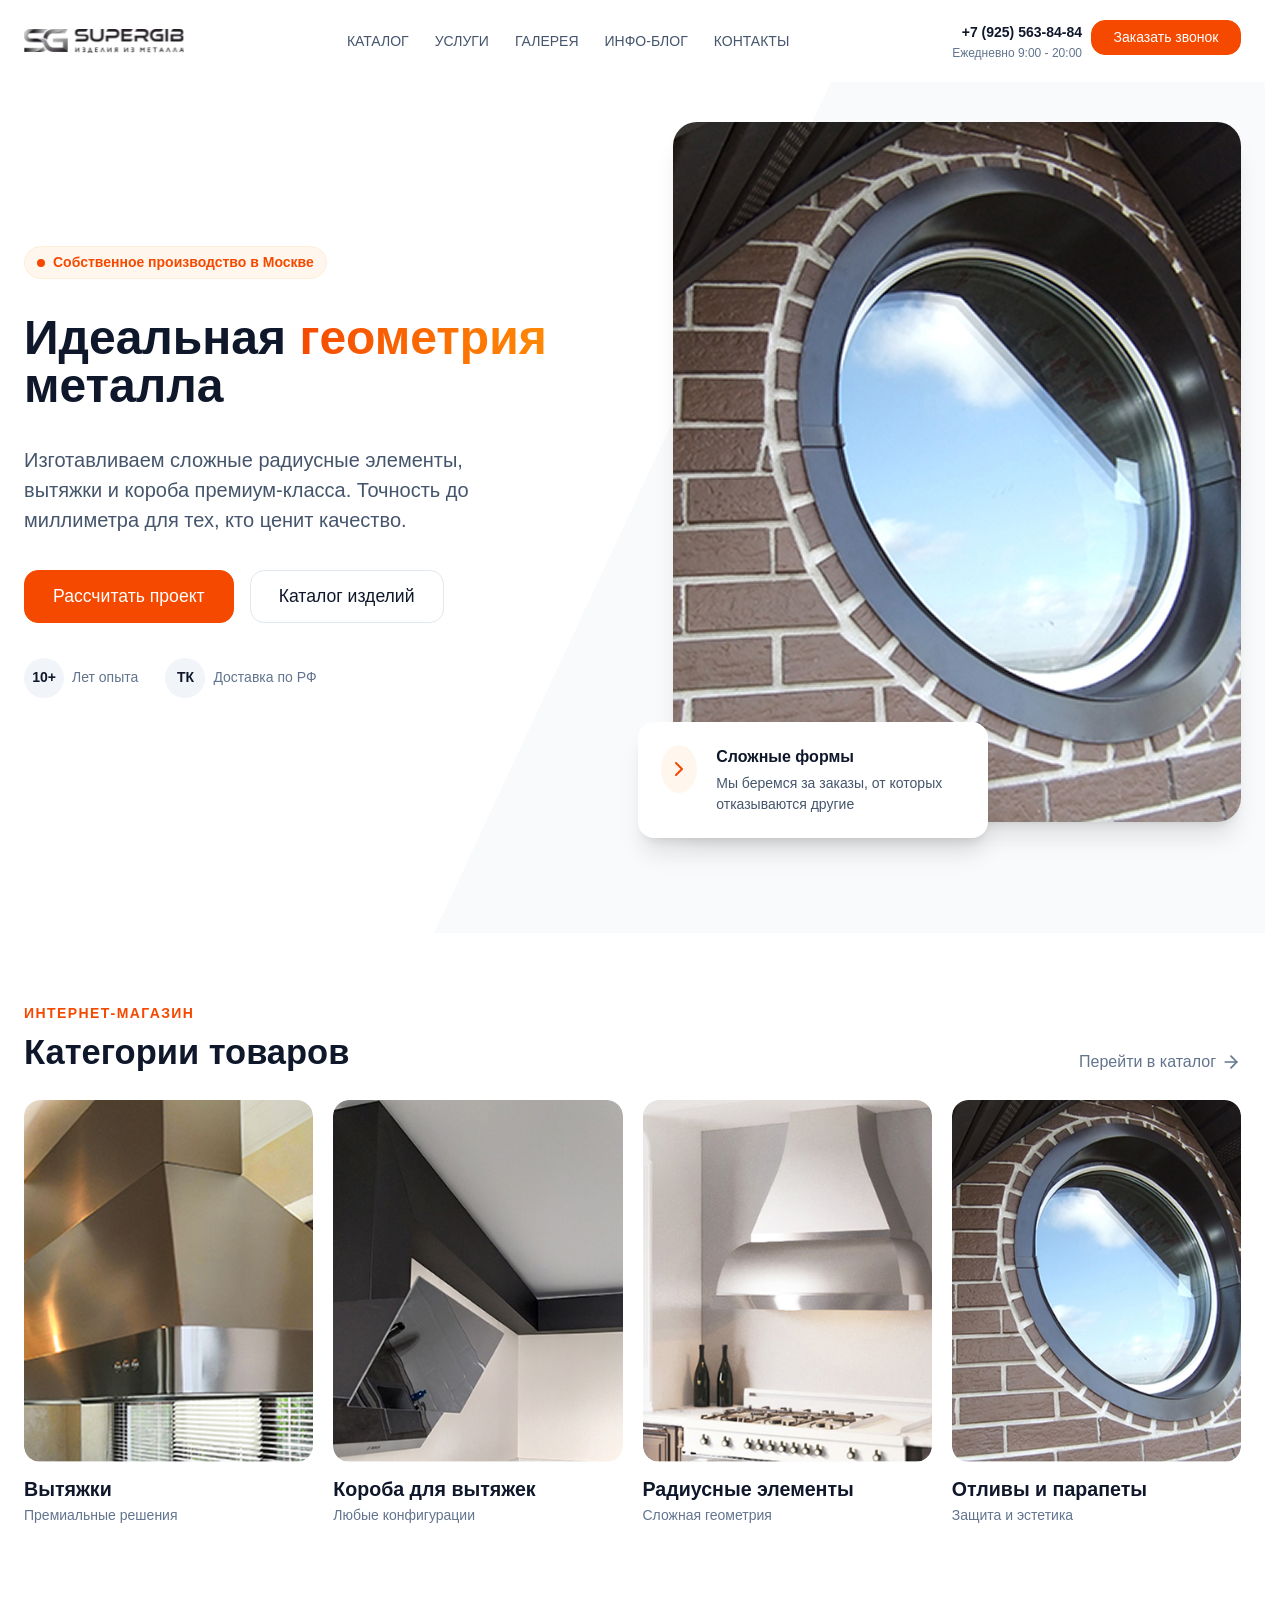
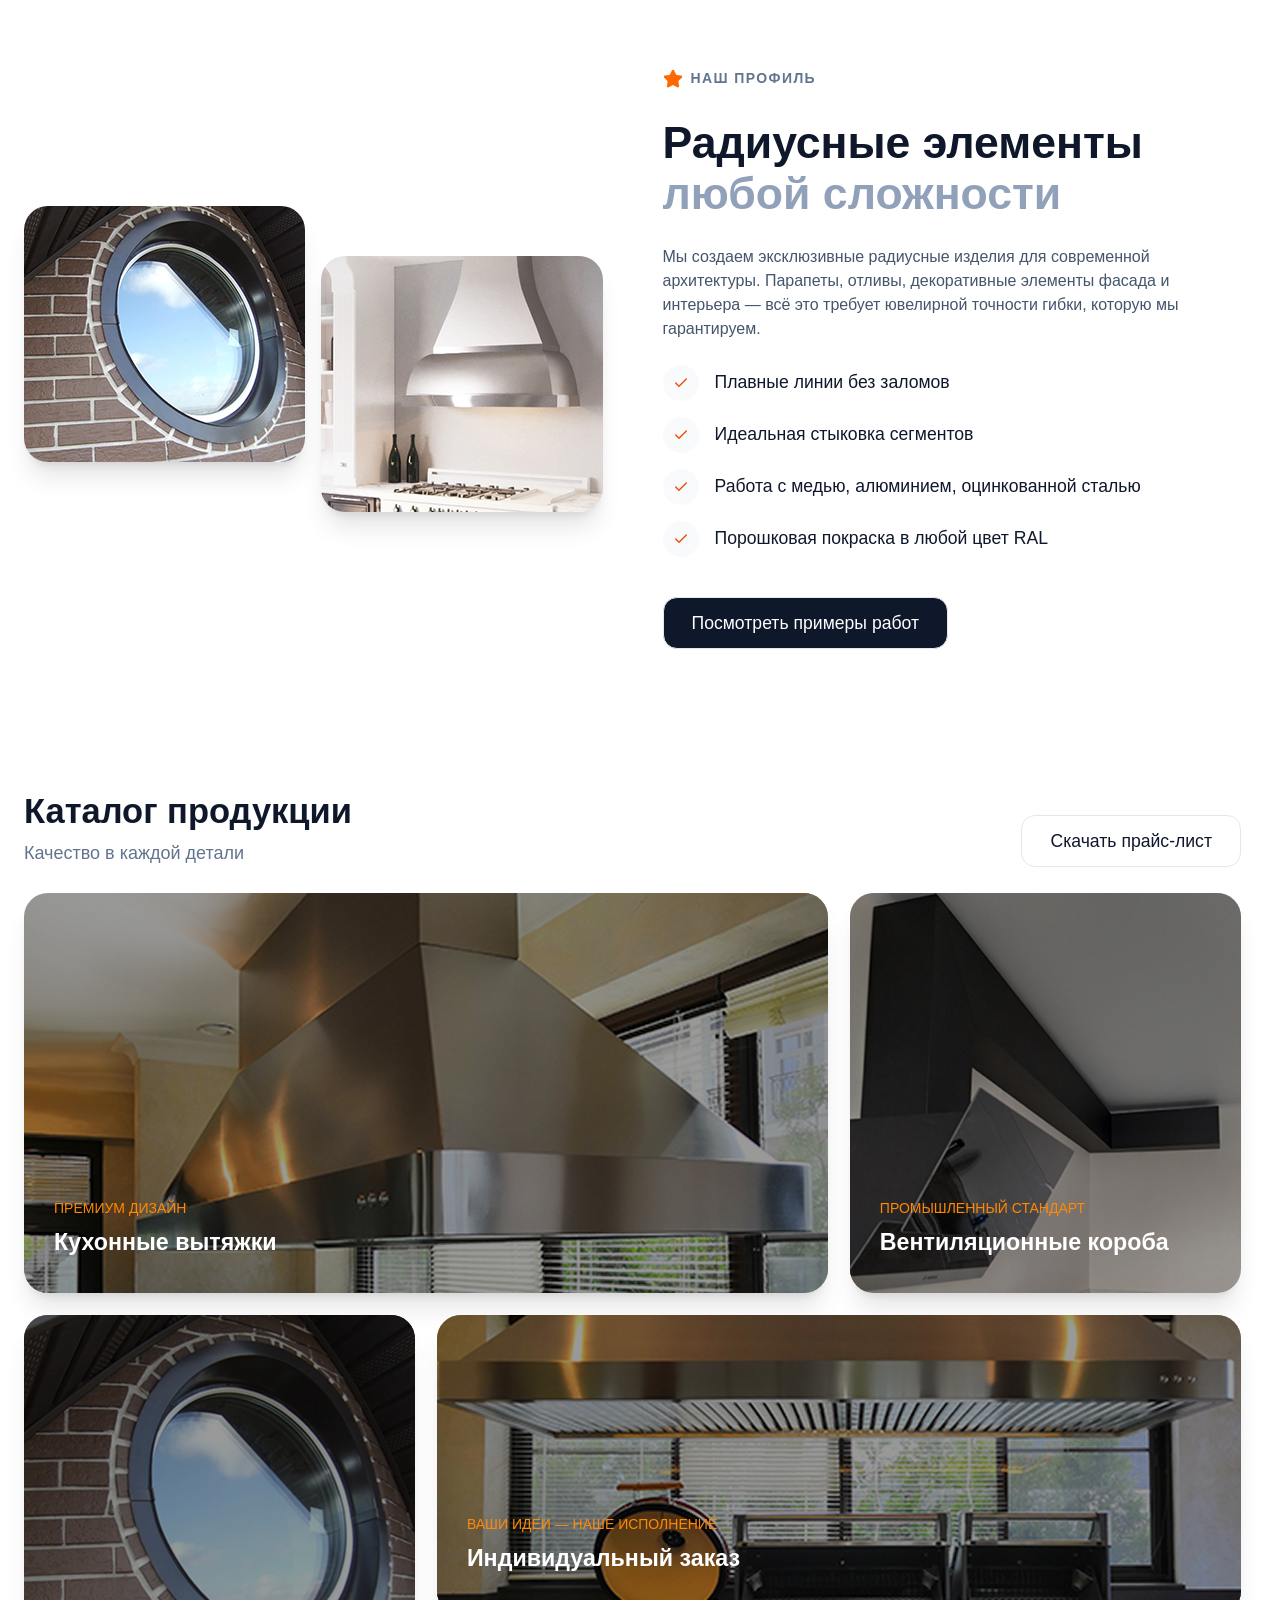
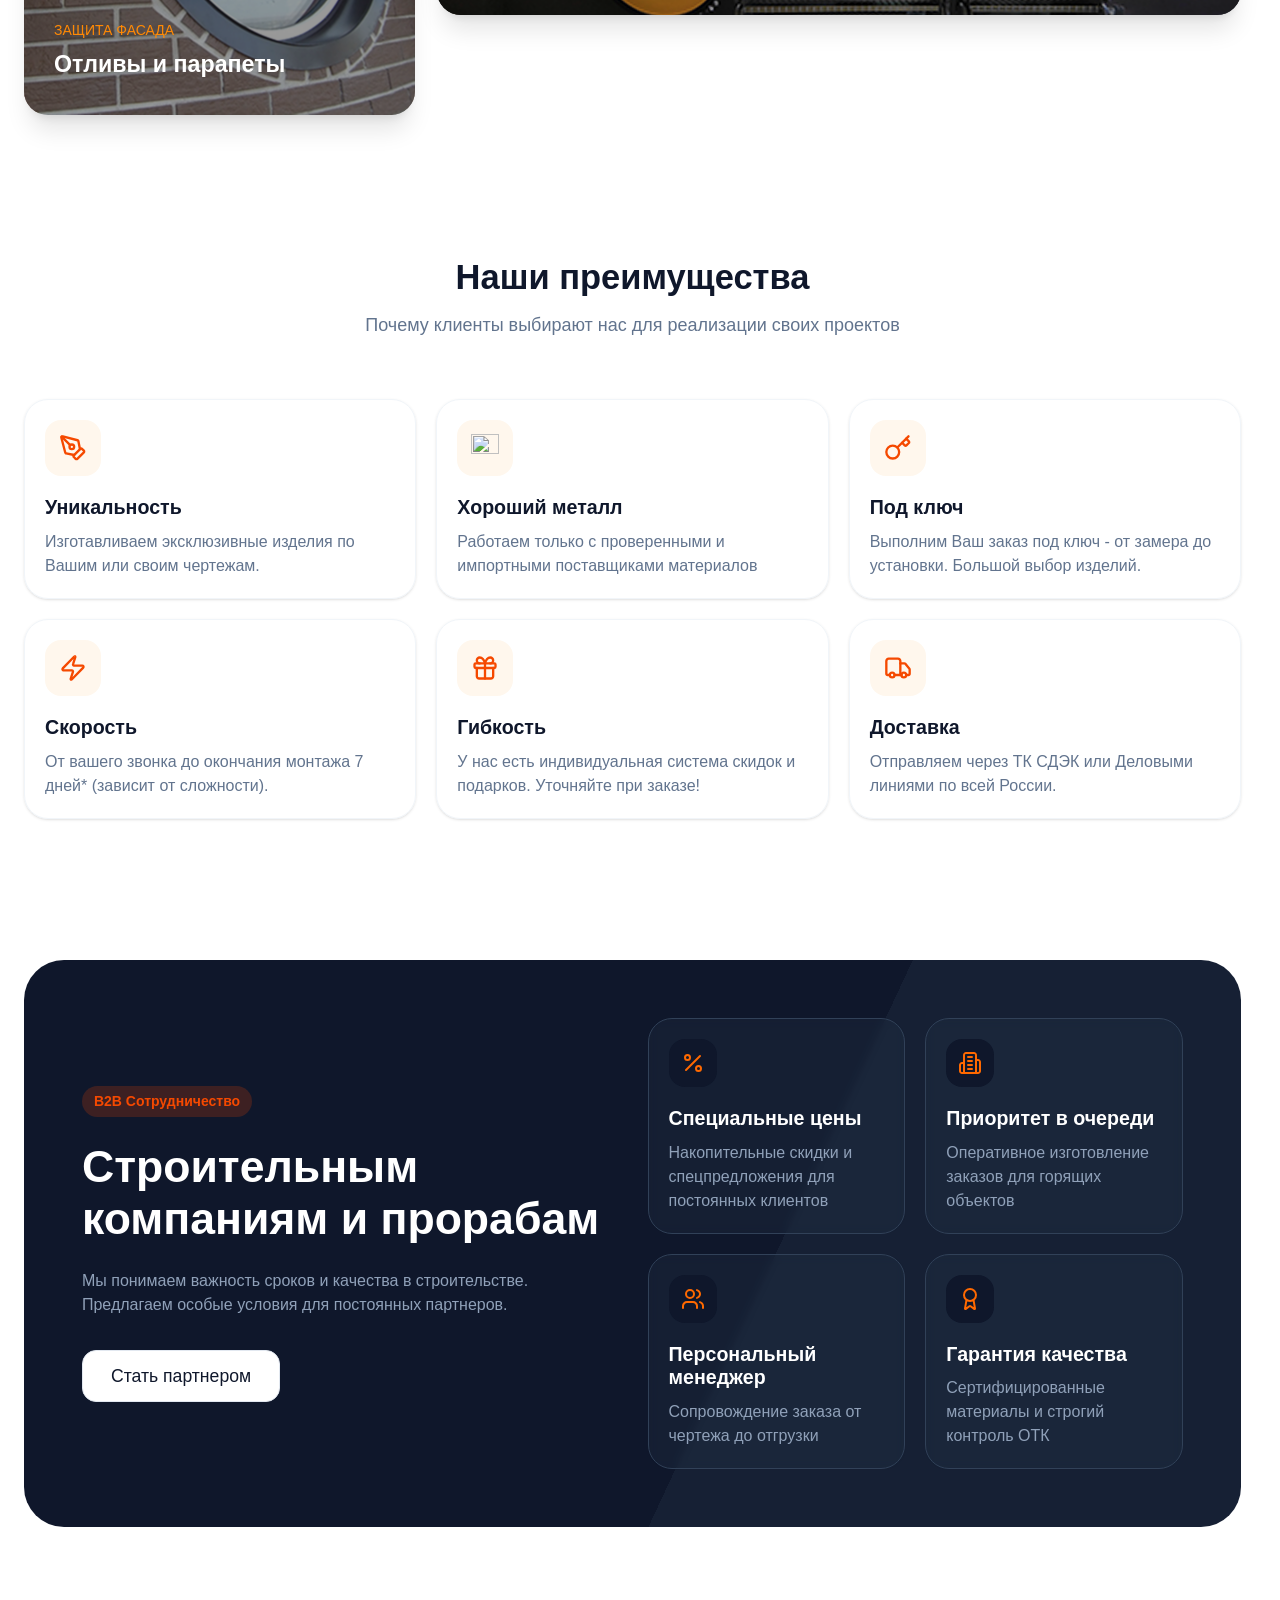
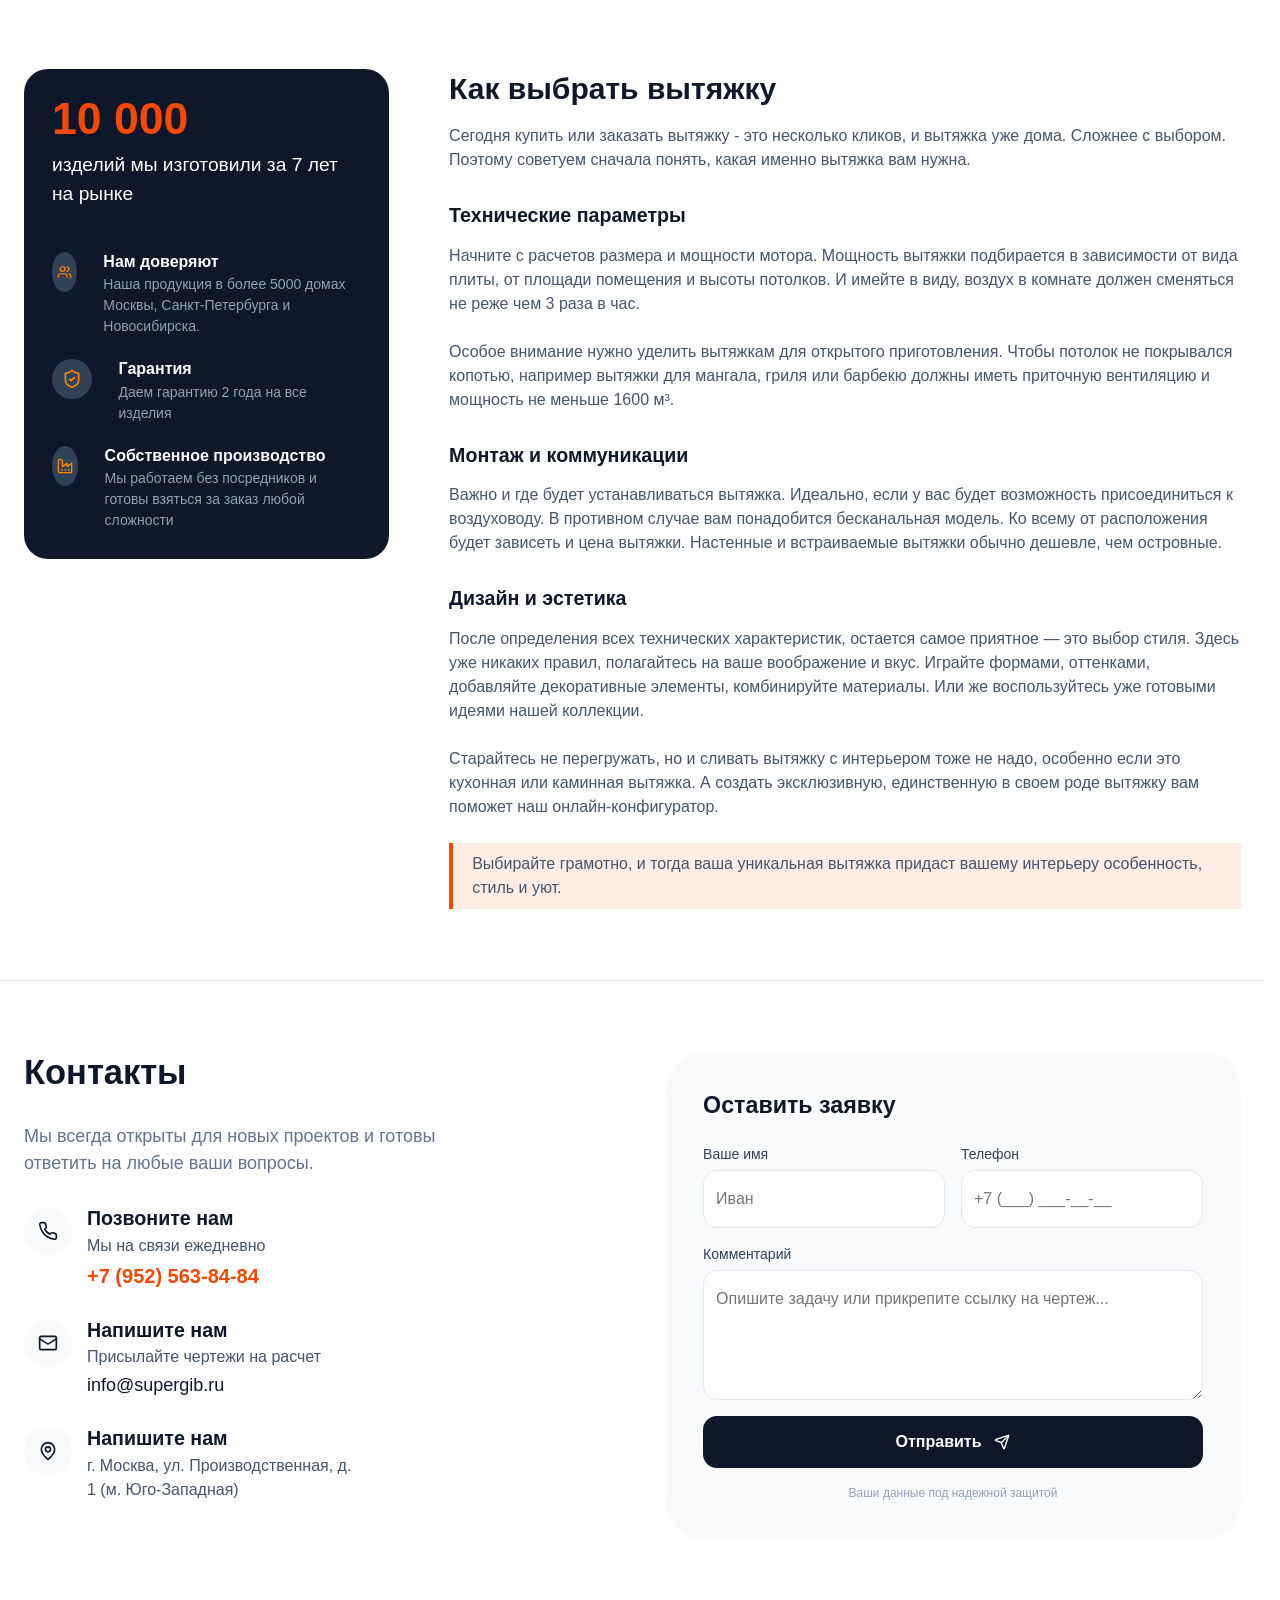
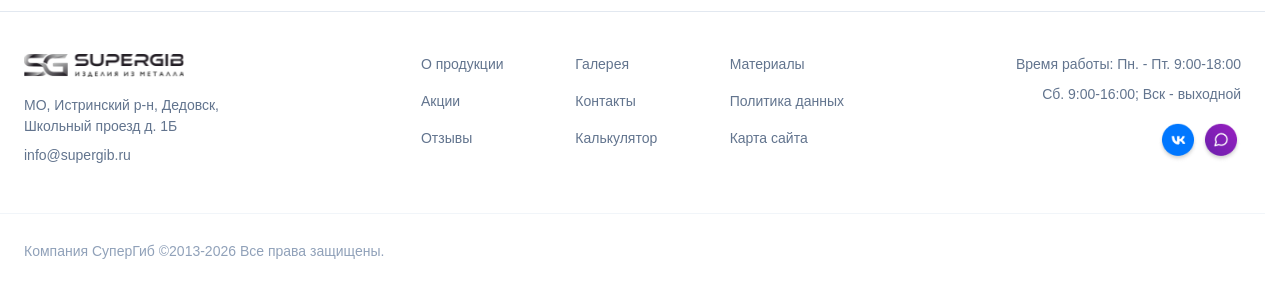
==== commit 84d6bd12: "18.05.26" ====
--- a/index.html
+++ b/index.html
@@ -32,21 +32,21 @@
             <nav class="header__menu">
               <ul class="header__menu-list">
                 <li class="header__menu-item">
-                  <a href="./index.html" class="header__menu-link is-active"
-                    >Каталог</a
-                  >
+                  <a href="/shop.html" class="header__menu-link">Каталог</a>
                 </li>
                 <li class="header__menu-item">
-                  <a href="#" class="header__menu-link">Радиусные элементы</a>
+                  <a href="/service.html" class="header__menu-link">Услуги</a>
                 </li>
                 <li class="header__menu-item">
-                  <a href="#" class="header__menu-link">Вытяжки</a>
+                  <a href="/gallary.html" class="header__menu-link">Галерея</a>
                 </li>
                 <li class="header__menu-item">
-                  <a href="#" class="header__menu-link">Короба</a>
+                  <a href="/blog.html" class="header__menu-link">Инфо-блог</a>
                 </li>
                 <li class="header__menu-item">
-                  <a href="#" class="header__menu-link">Отливы</a>
+                  <a href="/contacts.html" class="header__menu-link"
+                    >Контакты</a
+                  >
                 </li>
               </ul>
             </nav>
@@ -59,9 +59,13 @@
                   Ежедневно 9:00 - 20:00
                 </div>
               </div>
-              <a href="#" class="header__contact-us-link button button--accent"
-                >Заказать звонок</a
+              <button
+                class="header__contact-us-link button button--accent"
+                type="button"
+                data-modal-open="order-modal"
               >
+                Заказать звонок
+              </button>
             </div>
           </div>
 
@@ -107,7 +111,7 @@
       <section class="hero" aria-labelledby="hero-title">
         <div class="hero__inner container">
           <div class="hero__body" data-animate="fade-up" data-delay="100">
-            <div class="hero__badge badge badge--circl">
+            <div class="hero__badge badge badge--orange badge--circl">
               Собственное производство в Москве
             </div>
             <h1 id="hero-title" class="hero-title">
@@ -996,7 +1000,7 @@
       <div class="footer__body">
         <div class="footer__body-inner container">
           <div class="footer__info">
-            <h2 class="footer__title">Контакты</h2>
+            <h2 class="footer__title h3" id="contact-footer">Контакты</h2>
             <div class="footer__description">
               <p>
                 Мы всегда открыты для новых проектов и готовы ответить на любые
@@ -1077,7 +1081,7 @@
               novalidate
             >
               <div class="form__inner">
-                <h2 class="form__title h4">Оставить заявку</h2>
+                <h3 class="form__title h4">Оставить заявку</h3>
 
                 <!-- Два поля в ряд -->
                 <div class="form__row form__row--cols-2">
@@ -1145,89 +1149,176 @@
       </div>
       <div class="footer__bottom">
         <div class="footer__bottom-inner container">
-          <a href="/" class="footer__logo logo" title="Главная">
-            <img
-              src="./img/logo.svg"
-              alt=""
-              class="logo__image"
-              width="250"
-              height="36"
-            />
-          </a>
-          <div class="footer__bottom-private">
-            <p>© 2026 SUPERGIB. Все права защищены.</p>
-          </div>
-          <div class="footer__bottom-soc1als">
-            <a href="/" class="icon icon--color-gray icon--active">
+          <div class="footer__bottom-info">
+            <a href="/" class="footer__logo logo" title="Главная">
               <img
-                src="./icons/footer/icon-3.svg"
-                alt="Адрес"
-                width="20"
-                height="20"
-                loading="lazy"
+                src="./img/logo.svg"
+                alt=""
+                class="logo__image"
+                width="250"
+                height="36"
               />
             </a>
-            <a href="/" class="icon icon--color-gray icon--active">
-              <img
-                src="./icons/footer/icon-3.svg"
-                alt="Адрес"
-                width="20"
-                height="20"
-                loading="lazy"
-              />
-            </a>
+            <div class="footer__bottom-description">
+              <address class="footer__bottom-address">
+                МО, Истринский р-н, Дедовск, Школьный проезд д. 1Б
+              </address>
+              <a class="footer__bottom-email" href="mailto:info@supergib.ru"
+                >info@supergib.ru</a
+              >
+            </div>
+          </div>
+          <div class="footer__navigation">
+            <div class="footer__navigation-inner">
+              <nav class="footer__navigation-col">
+                <ul class="footer__navigation-list">
+                  <li>
+                    <a href="/" class="footer__navigation-link">О продукции</a>
+                  </li>
+                  <li><a href="/" class="footer__navigation-link">Акции</a></li>
+                  <li>
+                    <a href="/reviews.html" class="footer__navigation-link"
+                      >Отзывы</a
+                    >
+                  </li>
+                </ul>
+              </nav>
+              <nav class="footer__navigation-col">
+                <ul class="footer__navigation-list">
+                  <li>
+                    <a href="/" class="footer__navigation-link">Галерея</a>
+                  </li>
+                  <li>
+                    <a href="/" class="footer__navigation-link">Контакты</a>
+                  </li>
+                  <li>
+                    <a href="/" class="footer__navigation-link">Калькулятор</a>
+                  </li>
+                </ul>
+              </nav>
+              <nav class="footer__navigation-col">
+                <ul class="footer__navigation-list">
+                  <li>
+                    <a href="/" class="footer__navigation-link">Материалы</a>
+                  </li>
+                  <li>
+                    <a href="/" class="footer__navigation-link"
+                      >Политика данных</a
+                    >
+                  </li>
+                  <li>
+                    <a href="/" class="footer__navigation-link">Карта сайта</a>
+                  </li>
+                </ul>
+              </nav>
+            </div>
+          </div>
+          <div class="footer__bottom-time-work">
+            <span>Время работы: Пн. - Пт. 9:00-18:00</span>
+            <span>Сб. 9:00-16:00; Вск - выходной</span>
+            <div class="footer__bottom-soc1als">
+              <a href="/" class="footer__bottom-soc1als-link">
+                <img
+                  class="footer__bottom-soc1als-image"
+                  src="./img/social/vk.png"
+                  width="40"
+                  height="40"
+                  alt=""
+                  loading="lazy"
+                />
+              </a>
+              <a href="/" class="footer__bottom-soc1als-link">
+                <img
+                  class="footer__bottom-soc1als-image"
+                  src="./img/social/max.png"
+                  width="40"
+                  height="40"
+                  alt=""
+                  loading="lazy"
+                />
+              </a>
+            </div>
+          </div>
+        </div>
+        <div class="footer__bottom-extra">
+          <div class="container">
+            <p>Компания СуперГиб ©2013-2026 Все права защищены.</p>
           </div>
         </div>
       </div>
     </footer>
 
-    <div class="popup-order">
-      <div class="popup-order__body">
-        <header class="popup-order__header">
-          <h2 class="popup-order__title h4">Индивидуальный заказ</h2>
-
-          <div class="popup-order__description">
-            <p>
-              Оставьте свои контакты, и наш менеджер свяжется с вами для
-              уточнения деталей.
-            </p>
-          </div>
-        </header>
-
-        <form class="popup-order__form form" action="/" method="post">
-          <div class="form__group">
-            <label class="form__label" for="popup-name"> Ваше имя </label>
-
-            <input
-              class="form__input"
-              id="popup-name"
-              type="text"
-              name="name"
-              placeholder="Иван Иванов"
-              autocomplete="name"
-            />
-          </div>
-
-          <div class="form__group">
-            <label class="form__label" for="popup-phone"> Ваш телефон </label>
-
-            <input
-              class="form__input"
-              id="popup-phone"
-              type="tel"
-              name="phone"
-              placeholder="+7 (___) ___ - __ - __"
-              autocomplete="tel"
-            />
-          </div>
-
-          <button
-            class="button button--orange popup-order__button"
-            type="submit"
-          >
-            <span class="button__label">Отправить заявку</span>
-          </button>
-        </form>
+    <!-- Модальное окно -->
+    <div
+      class="modal"
+      id="order-modal"
+      aria-hidden="true"
+      role="dialog"
+      aria-modal="true"
+    >
+      <div class="modal__overlay" data-modal-close></div>
+
+      <div class="modal__window">
+        <button
+          class="modal__close"
+          type="button"
+          aria-label="Закрыть окно"
+          data-modal-close
+        >
+          ✕
+        </button>
+
+        <div class="popup-order">
+          <div class="popup-order__body">
+            <header class="popup-order__header">
+              <h2 class="popup-order__title h4">Индивидуальный заказ</h2>
+
+              <div class="popup-order__description">
+                <p>
+                  Оставьте свои контакты, и наш менеджер свяжется с вами для
+                  уточнения деталей.
+                </p>
+              </div>
+            </header>
+
+            <form class="popup-order__form form" action="/" method="post">
+              <div class="form__group">
+                <label class="form__label" for="popup-name"> Ваше имя </label>
+
+                <input
+                  class="form__input"
+                  id="popup-name"
+                  type="text"
+                  name="name"
+                  placeholder="Иван Иванов"
+                  autocomplete="name"
+                />
+              </div>
+
+              <div class="form__group">
+                <label class="form__label" for="popup-phone">
+                  Ваш телефон
+                </label>
+
+                <input
+                  class="form__input"
+                  id="popup-phone"
+                  type="tel"
+                  name="phone"
+                  placeholder="+7 (___) ___ - __ - __"
+                  autocomplete="tel"
+                />
+              </div>
+
+              <button
+                class="button button--orange popup-order__button"
+                type="submit"
+              >
+                <span class="button__label">Отправить заявку</span>
+              </button>
+            </form>
+          </div>
+        </div>
       </div>
     </div>
   </body>
--- a/css/main.min.css
+++ b/css/main.min.css
@@ -1 +1 @@
-*,::before,::after{box-sizing:border-box}:where(ul,ol):where([class]){padding-left:0}body,:where(blockquote,figure):where([class]){margin:0}:where(h1,h2,h3,h4,h5,h6,p,ul,ol,dl):where([class]){margin-block:0}:where(dd[class]){margin-left:0}:where(fieldset[class]){margin-left:0;padding:0;border:none}:where(ul[class]){list-style:none}:where(address[class]){font-style:normal}p{--paragraphMarginBottom: 24px;margin-block:0}p:where(:not([class]):not(:last-child)){margin-bottom:var(--paragraphMarginBottom)}img,video{display:block;max-width:100%;height:auto}input,textarea,select,button{font:inherit}html{height:100%;scrollbar-gutter:stable}html,:has(:target){scroll-behavior:smooth}body{min-height:100%;line-height:1.5}a:where([class]){display:inline-flex}button,label{cursor:pointer}:where([fill]:not([fill=none],[fill^=url])){fill:currentColor}:where([stroke]:not([stroke=none],[stroke^=url])){stroke:currentColor}svg *{transition-property:fill,stroke}:where(table){border-collapse:collapse;border-color:currentColor}@media(prefers-reduced-motion: reduce){*,::before,::after{animation-duration:.01ms !important;animation-iteration-count:1 !important;transition-duration:.01ms !important;scroll-behavior:auto !important}}@font-face{font-family:"Inter";src:url("../fonts/Inter-Regular.woff2") format("woff2");font-weight:400;font-style:normal;font-display:swap}@font-face{font-family:"Inter";src:url("../fonts/Inter-Medium.woff2") format("woff2");font-weight:500;font-style:normal;font-display:swap}@font-face{font-family:"Inter";src:url("../fonts/Inter-SemiBold.woff2") format("woff2");font-weight:600;font-style:normal;font-display:swap}@font-face{font-family:"Inter";src:url("../fonts/Inter-Bold.woff2") format("woff2");font-weight:700;font-style:normal;font-display:swap}@font-face{font-family:"Inter";src:url("../fonts//Inter-ExtraBold.woff2") format("woff2");font-weight:800;font-style:normal;font-display:swap}:root{--color-white: #ffffff;--color-accent: #f54900;--color-orange-10: #ca3500;--color-orange-15: #ff6900;--color-orange-25: #ff8904;--color-orange-30: #ffedd4;--color-orange-50: #fff7ed;--color-gray-10: #0f172b;--color-gray-15: #162034;--color-gray-20: #314158;--color-gray-30: #45556c;--color-gray-40: #62748e;--color-gray-50: #90a1b9;--color-gray-70: #e2e8f0;--color-gray-75: #f1f5f9;--color-gray-80: #f8fafc;--border: 0.0625rem solid var(--color-gray-70);--border-light: 0.0625rem solid var(--color-gray-75);--border-dark: 0.0625rem solid var(--color-gray-20);--border-radius-l: 2.5rem;--border-radius-xl: 2rem;--border-radius-m: 1.5rem;--border-radius-s: 1rem;--border-radius-x: 0.875rem;--shadow: 0 0.5rem 0.625rem -0.375rem rgba(0, 0, 0, 0.1), 0 1.25rem 1.5625rem -0.3125rem rgba(0, 0, 0, 0.1);--shadow-light: 0 0.0625rem 0.1875rem 0 rgba(0, 0, 0, 0.1), 0 0.0625rem 0.125rem -0.0625rem rgba(0, 0, 0, 0.1);--shadow-light-hover: 0 0.5rem 0.75rem -0.375rem rgba(0, 0, 0, 0.15), 0 0.625rem 1.25rem -0.3125rem rgba(0, 0, 0, 0.2);--font-family-base: "Inter", sans-serif;--container-width: clamp(80rem, 0rem + 100vw, 93rem);--container-padding-x: 2rem;--section-padding-block: clamp(2rem, 0.9344262295rem + 4.3715846995vw, 5rem);--transition-duration: 0.2s;--transition-duration-longer: 0.4s}@media(width <= 90.06125rem){:root{--container-padding-x: 1.5rem}}@media(width <= 63.99875rem){:root{--container-padding-x: 0.75rem}}.container{max-width:calc(var(--container-width) + var(--container-padding-x)*2);margin-inline:auto;padding-inline:var(--container-padding-x)}.visually-hidden{position:absolute !important;width:1px !important;height:1px !important;margin:-1px !important;border:0 !important;padding:0 !important;white-space:nowrap !important;clip-path:inset(100%) !important;clip:rect(0 0 0 0) !important;overflow:hidden !important}@media(width <= 47.99875rem){.hidden-mobile{display:none !important}}@media(width <= 30.06125rem){.hidden-mobile-s{display:none !important}}@media(width > 47.99875rem){.visible-mobile{display:none !important}}@media(width <= 63.99875rem){.hidden-tablet{display:none !important}}@media(width > 63.99875rem){.visible-tablet{display:none !important}}@media(width <= 90.06125rem){.hidden-laptop{display:none !important}}@media(width > 90.06125rem){.visible-laptop{display:none !important}}.liner-gradient{background:linear-gradient(90deg, var(--color-accent), var(--color-orange-25));-webkit-background-clip:text;-webkit-text-fill-color:rgba(0,0,0,0)}.color-gray{color:var(--color-gray-50)}html.is-lock{overflow:hidden}body{font-size:1rem;display:flex;flex-direction:column;font-family:-apple-system,BlinkMacSystemFont,"Segoe UI","Roboto","Oxygen","Ubuntu","Cantarell",sans-serif;color:var(--color-gray-30);background-color:var(--color-white)}main{flex-grow:1}h1,.h1,h2,.h2,h3,.h3,h4,.h4,h5,.h5,h6,.h6{color:var(--color-gray-10);font-weight:700}h1,.h1{font-size:clamp(3rem,-5.4615384615rem + 10.5769230769vw,4.375rem);font-weight:800;line-height:1}h2,.h2{font-size:clamp(1.875rem,1.4754098361rem + 1.6393442623vw,3rem);line-height:1.15}h3,.h3{font-size:clamp(1.75rem,1.5724043716rem + 0.7285974499vw,2.25rem);line-height:1.2}h4,.h4{font-size:clamp(1.25rem,1.1612021858rem + 0.364298725vw,1.5rem);line-height:1.3}h5,.h5{font-size:clamp(1.125rem,1.0806010929rem + 0.1821493625vw,1.25rem)}h6,.h6{font-size:1rem}a,button,label,input,textarea,select,svg *{transition-duration:var(--transition-duration)}a{color:inherit}@media(any-hover: hover){a:hover{color:var(--color-accent)}}@media(any-hover: none){a:active{color:var(--color-accent)}}a[class]{text-decoration:none}blockquote{margin:0;padding:clamp(0.3125rem,0.2015027322rem + 0.4553734062vw,0.625rem) clamp(0.9375rem,0.8265027322rem + 0.4553734062vw,1.25rem);background-color:rgba(245,73,0,.1);border-left:4px solid var(--color-accent)}:focus-visible{outline:0.125rem dashed var(--color-gray-30);outline-offset:0.25rem;transition-duration:0s !important}.page-header+.section{padding-top:1.25rem}.header,.footer{display:none !important}main>section:not(:last-child){display:none !important}[data-animate]{opacity:0;transform:var(--anim-transform, translateY(0));transition:opacity .6s ease,transform .6s ease}[data-animate].is-animated{opacity:1;transform:translate(0, 0)}[data-animate=fade-up]{--anim-transform: translateY(40px)}[data-animate=fade-down]{--anim-transform: translateY(-40px)}[data-animate=fade-left]{--anim-transform: translateX(-40px)}[data-animate=fade-right]{--anim-transform: translateX(40px)}@media(width <= 47.99875rem){[data-animate]{--anim-transform: translateY(40px);transition-duration:.5s}}.icon{--size: 3rem;display:inline-flex;justify-content:center;align-items:center;-moz-column-gap:0.625rem;column-gap:0.625rem;background-color:var(--color-orange-50);border-radius:50%;padding:0.3125rem;aspect-ratio:1;transition-duration:var(--transition-duration);will-change:transform;width:var(--size);height:var(--size)}.icon--width-32{--size: 2rem}.icon--width-36{--size: 2.25rem}.icon--width-40{--size: 2.5rem}.icon--width-48{--size: 3rem}.icon--width-56{--size: 3.5rem}.icon--width-80{--size: clamp(4rem, 3.6448087432rem + 1.4571948998vw, 5rem)}.icon--button{color:var(--color-gray-50);border:var(--border)}.icon--button svg{width:1rem;height:1rem}@media(any-hover: hover){.icon--button:hover{border-color:var(--color-accent);color:var(--color-accent)}}@media(any-hover: none){.icon--button:active{border-color:var(--color-accent);color:var(--color-accent)}}.icon--color-gray{background-color:var(--color-gray-80)}.icon--color-white{background-color:var(--color-white)}.icon--color-dark{background-color:var(--color-gray-10)}.icon--color-dark-lite{background-color:var(--color-gray-20)}.icon--color-transparent{--size: 1.25rem;background-color:rgba(0,0,0,0);padding:0;margin-right:0.5rem}@media(any-hover: hover){.icon--active:hover{background-color:var(--color-orange-30)}}@media(any-hover: none){.icon--active:active{background-color:var(--color-orange-30)}}.icon--cub{border-radius:var(--border-radius-s)}.icon--shadow{box-shadow:var(--shadow-light)}.icon__img{flex-shrink:0}.icon--card{width:1.25rem;height:1.875rem;fill:none;stroke-width:2;stroke-linecap:round;stroke-linejoin:round;transition:stroke var(--transition-duration)}.logo{max-width:clamp(10rem,-24.6153846154rem + 43.2692307692vw,15.625rem)}.button{--sizeIcon: 1rem;display:inline-flex;justify-content:center;align-items:center;-moz-column-gap:0.5rem;column-gap:0.5rem;align-self:start;min-width:9.375rem;font-size:clamp(1rem,0.9556010929rem + 0.1821493625vw,1.125rem);font-weight:500;padding:clamp(0.75rem,-0.0192307692rem + 0.9615384615vw,0.875rem) clamp(1.75rem,0.2115384615rem + 1.9230769231vw,2rem);color:var(--color-gray-10);background-color:var(--color-white);white-space:nowrap;border:var(--border);border-radius:var(--border-radius-x);cursor:pointer}@media(width <= 30.06125rem){.button{width:100%}}@media(any-hover: hover){.button:hover{color:var(--color-accent);background-color:var(--color-gray-80)}.button:hover .button__icon--white{color:var(--color-gray-20)}}@media(any-hover: none){.button:active{color:var(--color-accent);background-color:var(--color-gray-80)}.button:active .button__icon--white{color:var(--color-gray-20)}}.button__icon{width:var(--sizeIcon);height:var(--sizeIcon);color:var(--color-gray-10);transition-duration:var(--transition-duration)}.button__icon--accent{color:var(--color-orange-25)}.button__icon--white{color:var(--color-gray-50)}.button--banner{font-size:1rem;font-weight:500;padding:clamp(0.5rem,-0.2692307692rem + 0.9615384615vw,0.625rem) clamp(1.625rem,0.0865384615rem + 1.9230769231vw,1.875rem)}.button--accent{color:var(--color-white);background-color:var(--color-accent);border-color:var(--color-accent)}@media(any-hover: hover){.button--accent:hover{color:var(--color-white);background-color:var(--color-orange-10)}}@media(any-hover: none){.button--accent:active{color:var(--color-white);background-color:var(--color-orange-10)}}.button--orange{color:var(--color-white);background-color:var(--color-orange-25);border-color:var(--color-orange-25)}@media(any-hover: hover){.button--orange:hover{color:var(--color-white);background-color:var(--color-orange-15);border-color:var(--color-orange-15)}}@media(any-hover: none){.button--orange:active{color:var(--color-white);background-color:var(--color-orange-15);border-color:var(--color-orange-15)}}.button--border-none{--sizeIcon: 0.625rem;border:none;padding-left:0;background-color:rgba(0,0,0,0)}.button--border-none .button__icon{color:var(--color-accent);margin-top:0.15625rem}.button--opacity-white{color:var(--color-white);font-size:0.875rem;font-weight:400;background-color:rgba(225,225,225,.1);border-color:rgba(225,225,225,.1)}@media(any-hover: hover){.button--opacity-white:hover{color:var(--color-white);background-color:rgba(225,225,225,.2)}}@media(any-hover: none){.button--opacity-white:active{color:var(--color-white);background-color:rgba(225,225,225,.2)}}.button--white{color:var(--color-gray-50);background-color:var(--color-white);border-color:var(--color-white);font-size:0.875rem}@media(any-hover: hover){.button--white:hover{color:var(--color-gray-20);background-color:var(--color-gray-80)}}@media(any-hover: none){.button--white:active{color:var(--color-gray-20);background-color:var(--color-gray-80)}}.button--gray{color:var(--color-white);background-color:var(--color-gray-10)}@media(any-hover: hover){.button--gray:hover{color:var(--color-white);background-color:var(--color-gray-20)}}@media(any-hover: none){.button--gray:active{color:var(--color-white);background-color:var(--color-gray-20)}}.button--product-card{display:flex;align-items:center;-moz-column-gap:0.3125rem;column-gap:0.3125rem;font-size:0.875rem;padding:clamp(0.5rem,-0.2692307692rem + 0.9615384615vw,0.625rem) clamp(1.625rem,0.0865384615rem + 1.9230769231vw,1.875rem)}@media(any-hover: hover){.button--product-card:hover{background-color:var(--color-orange-25);border-color:var(--color-orange-25);color:var(--color-white)}}@media(any-hover: none){.button--product-card:active{background-color:var(--color-orange-25);border-color:var(--color-orange-25);color:var(--color-white)}}.button--phone{width:2.5rem;height:2.5rem;display:flex;justify-content:center;align-items:center;display:none;min-width:unset;border-radius:50%;padding:0.3125rem !important}@media(width <= 30.06125rem){.button--phone{display:flex}}.button--phone img{width:1.25rem;height:1.25rem}@media(any-hover: hover){.button--phone:hover{background-color:var(--color-accent);border-color:var(--color-accent);scale:1.1}}@media(any-hover: none){.button--phone:active{background-color:var(--color-accent);border-color:var(--color-accent);scale:1.1}}.burger-button{width:2.75rem;height:2.75rem;display:inline-flex;justify-content:center;align-items:center;padding:0;border:none;background-color:rgba(0,0,0,0);z-index:100}.burger-button.is-active .burger-button__line{stroke-dasharray:90 207;stroke-dashoffset:-134}.burger-button.is-active .burger-button__line--2{stroke-dasharray:1 60;stroke-dashoffset:-30}.burger-button:not(.is-active) .burger-button__line--3{stroke-dasharray:30 207;stroke-dashoffset:-30}.burger-button__line{fill:none;stroke:#000;stroke-width:6;stroke-linecap:round;stroke-dasharray:60 207;transition:stroke-dasharray .4s cubic-bezier(0.4, 0, 0.2, 1),stroke-dashoffset .4s cubic-bezier(0.4, 0, 0.2, 1)}.burger-button__line--2{stroke-dasharray:60 60}.header{--headerPaddingBlock: 1.25rem;position:sticky;z-index:100;top:0;animation-name:scrolling-header;animation-fill-mode:both;animation-timeline:scroll();animation-range:6.25rem 12.5rem}@keyframes scrolling-header{to{box-shadow:0 0 1rem 0 var(--color-gray-50);--headerPaddingBlock: 0.625rem}}.header__body{padding-block:var(--headerPaddingBlock);background-color:var(--color-white);transition-duration:var(--transition-duration)}@media(width <= 47.99875rem){.header__body{--headerPaddingBlock: 0.625rem}}.header__body-inner{display:flex;justify-content:space-between;align-items:center;-moz-column-gap:1rem;column-gap:1rem}@media(width > 63.99875rem){.header__overlay{display:contents}}@media(width <= 63.99875rem){.header__overlay{position:fixed;inset:0;display:flex;flex-direction:column;justify-content:center;row-gap:3rem;padding:1rem;background-color:var(--color-white);transition-duration:var(--transition-duration)}.header__overlay:not(.is-active){opacity:0;visibility:hidden;translate:100%}}@media(width <= 63.99875rem){.header__menu{overflow-y:auto}}.header__menu-list{display:flex;align-items:center;-moz-column-gap:0.125rem;column-gap:0.125rem}@media(width <= 63.99875rem){.header__menu-list{flex-direction:column;row-gap:0.625rem}}.header__menu-link{padding:0.625rem 1.25rem;font-size:0.875rem;font-weight:500;color:var(--color-gray-30)}@media(width <= 90.06125rem){.header__menu-link{padding:0.5rem 0.75rem}}.header__menu-link.is-active{color:var(--color-gray-10);pointer-events:none}.header__action{display:flex;align-items:center;-moz-column-gap:0.5625rem;column-gap:0.5625rem}@media(width <= 63.99875rem){.header__action{display:flex;flex-direction:column;row-gap:0.75rem;align-self:center}}.header__action-info{text-align:right}@media(width <= 63.99875rem){.header__action-info{display:none}}@media(width <= 63.99875rem){.header__action-info{display:flex;flex-direction:column}}.header__action-phone{color:var(--color-gray-10);font-size:clamp(0.875rem,0.1057692308rem + 0.9615384615vw,1rem);font-weight:700}.header__action-time-work{color:var(--color-gray-40);font-size:0.75rem}.header__contact-us-link{font-size:0.875rem;padding:clamp(0.375rem,-0.3942307692rem + 0.9615384615vw,0.5rem) clamp(1rem,4.0769230769rem + -3.8461538462vw,0.5rem)}@media(width <= 63.99875rem){.header__contact-us-link{padding:0.75rem 1.25rem;max-width:13.75rem;align-self:center}}.header__mob-action{display:flex;-moz-column-gap:1.25rem;column-gap:1.25rem}.header__action-phone--logo{display:none}@media(width <= 63.99875rem){.header__action-phone--logo{display:block}}@media(width <= 30.06125rem){.header__action-phone--logo{display:none}}.footer{border-top:var(--border);padding-top:var(--section-padding-block);display:grid;row-gap:var(--section-padding-block)}.footer__body-inner{display:grid;grid-template-columns:repeat(2, 1fr);-moz-column-gap:4.0625rem;column-gap:4.0625rem}@media(width <= 63.99875rem){.footer__body-inner{grid-template-columns:1fr;row-gap:2.5rem}}.footer__info{display:flex;flex-direction:column;row-gap:1.875rem}.footer__description{max-width:28.125rem;font-size:18px;color:var(--color-gray-40)}.footer__contact-list{display:grid;row-gap:clamp(1.25rem,1.0280054645rem + 0.9107468124vw,1.875rem)}.footer__contact-item{display:flex;-moz-column-gap:0.9375rem;column-gap:0.9375rem}.footer__contact-item-phone{font-size:1.25rem;font-weight:700;color:var(--color-accent)}@media(any-hover: hover){.footer__contact-item-phone:hover{color:var(--color-orange-10)}}@media(any-hover: none){.footer__contact-item-phone:active{color:var(--color-orange-10)}}.footer__contact-item-email{font-weight:500;font-size:1.125rem;color:var(--color-gray-10)}.footer__contact-item-description,.footer__contact-item-adress{max-width:16.875rem}.footer__contact-item-info{display:grid;row-gap:0.1875rem}.footer__bottom{border-top:var(--border);padding-block:clamp(1.875rem,1.5420081967rem + 1.3661202186vw,2.8125rem)}.footer__bottom-inner{display:flex;align-items:center;justify-content:space-between}@media(width <= 47.99875rem){.footer__bottom-inner{flex-direction:column;text-align:center;row-gap:1.25rem}}.footer__bottom-private{font-size:0.875rem;color:var(--color-gray-50)}.footer__bottom-soc1als{display:flex;-moz-column-gap:0.9375rem;column-gap:0.9375rem}.hero{background:linear-gradient(115deg, var(--color-white) 50%, var(--color-gray-80) 50%)}@media(width <= 47.99875rem){.hero{min-height:40rem}}.hero__inner{display:grid;grid-template-columns:repeat(2, 1fr);-moz-column-gap:5rem;column-gap:5rem;padding-top:clamp(2.5rem,-12.8846153846rem + 19.2307692308vw,5rem);padding-bottom:clamp(4.375rem,3.2650273224rem + 4.5537340619vw,7.5rem)}@media(width <= 63.99875rem){.hero__inner{grid-template-columns:1fr;row-gap:2.8125rem}}.hero__body{display:flex;flex-direction:column;row-gap:2.1875rem;justify-content:center}@media(width <= 63.99875rem){.hero__body{max-width:32.5rem;margin:0 auto}}.hero__description{font-size:1.25rem;max-width:32.5rem}.hero__action{display:flex;gap:1rem;flex-wrap:wrap}.hero__img-block{position:relative}@media(width <= 63.99875rem){.hero__img-block{margin:0 auto}}.hero__img{border-radius:var(--border-radius-m);box-shadow:var(--shadow);overflow:hidden;height:43.75rem;-o-object-fit:cover;object-fit:cover}@media(width <= 63.99875rem){.hero__img{max-height:21.875rem;aspect-ratio:1/1}}.hero__img-block-info{position:absolute;left:-2.1875rem;top:calc(100% + -6.25rem);display:flex;-moz-column-gap:1.25rem;column-gap:1.25rem;background-color:var(--color-white);padding:clamp(0.9375rem,0.7155054645rem + 0.9107468124vw,1.5625rem);max-width:21.875rem;border-radius:var(--border-radius-s);box-shadow:var(--shadow)}@media(width <= 63.99875rem){.hero__img-block-info{left:0;right:0;bottom:-1.875rem;margin:auto}}.hero__img-block-text{display:grid;font-size:0.875rem;row-gap:0.25rem}.badge{display:flex;-moz-column-gap:0.5rem;column-gap:0.5rem;align-items:center;align-self:start;justify-self:start;padding:0.3125rem 0.75rem;color:var(--color-accent);font-size:0.875rem;font-weight:600;border:0.0625rem solid var(--color-orange-30);border-radius:var(--border-radius-m);background-color:rgba(245,73,0,.2)}.badge--dark{border:none}.badge--gray{border:none;background-color:var(--color-gray-75);border-radius:var(--border-radius-s);color:var(--color-gray-30)}.badge--white{border:none;background-color:var(--color-white);border-radius:var(--border-radius-s);color:var(--color-gray-10);padding:0.5rem 0.875rem;font-weight:500}.badge--circl::before{content:"";width:0.5rem;height:0.5rem;border-radius:var(--border-radius-l);background-color:var(--color-accent)}.metrics__list{display:flex;align-items:center;gap:clamp(0.9375rem,0.6045081967rem + 1.3661202186vw,1.875rem)}.metrics__item{display:flex;align-items:center;-moz-column-gap:0.5rem;column-gap:0.5rem}.metrics__nums{width:2.5rem;height:2.5rem;display:flex;justify-content:center;align-items:center;font-size:0.875rem;font-weight:700;color:var(--color-gray-10);background-color:var(--color-gray-70);border-radius:var(--border-radius-l)}.metrics__text{font-size:0.875rem;font-weight:500px;color:var(--color-gray-40)}.form{padding:clamp(1.875rem,1.6530054645rem + 0.9107468124vw,2.5rem);background-color:var(--color-gray-80);border-radius:var(--border-radius-l)}@media(width <= 63.99875rem){.form{border-radius:var(--border-radius-m)}}@media(width <= 47.99875rem){.form{border-radius:var(--border-radius-s)}}.form__inner{display:grid;row-gap:1rem}.form__title{margin-bottom:0.5rem}.form__row{--column: 1;display:grid;grid-template-columns:repeat(var(--column), 1fr)}.form__row--cols-2{--column: 2;-moz-column-gap:1rem;column-gap:1rem}@media(width <= 47.99875rem){.form__row--cols-2{--column: 1;row-gap:1rem}}.form__field{display:grid;row-gap:0.3125rem}.form__group{display:grid;row-gap:0.5rem}.form__label{font-size:0.875rem;font-weight:500;color:var(--color-gray-20)}.form__input,.form__textarea{border:var(--border);border-radius:var(--border-radius-x);padding:1rem 0.75rem}.form__textarea{width:100%}.form__submit{display:flex;align-items:center;justify-content:center;-moz-column-gap:0.8125rem;column-gap:0.8125rem;flex-wrap:nowrap;background-color:var(--color-gray-10);color:var(--color-white);font-weight:700;font-size:clamp(1rem,0.2307692308rem + 0.9615384615vw,1.125rem);border:none;width:100%;border-radius:var(--border-radius-x);padding-block:0.875rem}@media(any-hover: hover){.form__submit:hover{background-color:var(--color-gray-20)}}@media(any-hover: none){.form__submit:active{background-color:var(--color-gray-20)}}.form__privacy{color:var(--color-gray-50);font-size:0.75rem;text-align:center}.section{padding-block:var(--section-padding-block)}.section--page-first{padding-top:0}.section__header{margin-bottom:clamp(1.625rem,-6.8365384615rem + 10.5769230769vw,3rem)}.section__header:has(.section__actions){display:flex;justify-content:space-between;gap:1rem;flex-wrap:wrap}.section__header--center{text-align:center}.section__header--center .section__head{row-gap:clamp(0.875rem,-0.6634615385rem + 1.9230769231vw,1.125rem)}.section__head{display:grid;row-gap:0.5rem;align-items:end}.section__sub-title{display:flex;align-items:center;text-transform:uppercase;font-size:0.875rem;font-weight:700;color:var(--color-accent)}.section__sub-title--gray{color:var(--color-gray-40)}.section__sub-title--padding-bottom-20{padding-bottom:1.25rem}.section__description{font-size:1.125rem;color:var(--color-gray-40)}.section__actions{align-self:end}.section__link{display:flex;align-items:center;-moz-column-gap:0.3125rem;column-gap:0.3125rem;color:var(--color-gray-40)}.section__link::after{width:1.25rem;height:1.25rem;content:"";background-image:url("../../icons/arrow-right.svg");background-repeat:no-repeat}.card-category{display:grid;align-items:center}.card-category__image-wrapper{position:relative;border-radius:var(--border-radius-s);overflow:hidden;margin-bottom:1rem}.card-category__arrow{position:absolute;right:0.9375rem;bottom:-3.4375rem;opacity:0;transition:bottom var(--transition-duration-longer) ease,opacity var(--transition-duration-longer) ease,filter var(--transition-duration-longer) ease}@media(any-hover: hover){.card-category:hover .card-category__image{transform:scale(1.05);filter:brightness(85%)}.card-category:hover .card-category__title{color:var(--color-accent)}.card-category:hover .card-category__arrow{bottom:0.9375rem;opacity:1}}@media(any-hover: none){.card-category:active .card-category__image{transform:scale(1.05);filter:brightness(85%)}.card-category:active .card-category__title{color:var(--color-accent)}.card-category:active .card-category__arrow{bottom:0.9375rem;opacity:1}}.card-category__image{border-radius:var(--border-radius-s);width:100%;height:auto;display:block;-o-object-fit:cover;object-fit:cover;transition:transform var(--transition-duration-longer) ease,filter var(--transition-duration-longer) ease}@media(width <= 63.99875rem){.card-category__image{height:21.875rem}}@media(width <= 47.99875rem){.card-category__image{height:auto;aspect-ratio:2/1.5}}.card-category__title{margin-bottom:0.25rem;transition-duration:var(--transition-duration-longer)}.card-category__description{font-size:0.875rem;color:var(--color-gray-40)}.grid{--cols: 1;display:grid;grid-template-columns:repeat(var(--cols), 1fr);gap:clamp(1.25rem,-0.6730769231rem + 2.4038461538vw,1.5625rem)}.grid--cols-2{--cols: 2}@media(width <= 47.99875rem){.grid--cols-2{--cols: 1}}.grid--cols-3{--cols: 3}@media(width <= 63.99875rem){.grid--cols-3{--cols: 2}.grid--cols-3 .grid__item:nth-child(odd):last-child{grid-column:-1/1}}@media(width <= 47.99875rem){.grid--cols-3{--cols: 2}}@media(width <= 30.06125rem){.grid--cols-3{--cols: 1}}.grid--cols-4{--cols: 4}@media(width <= 63.99875rem){.grid--cols-4{--cols: 2}}@media(width <= 30.06125rem){.grid--cols-4{--cols: 1}}.profil__inner{display:grid;grid-template-columns:repeat(2, 1fr);-moz-column-gap:clamp(3.75rem,-3.9423076923rem + 9.6153846154vw,5rem);column-gap:clamp(3.75rem,-3.9423076923rem + 9.6153846154vw,5rem)}@media(width <= 63.99875rem){.profil__inner{grid-template-columns:1fr;row-gap:3.75rem}}.profil__block-photo{display:flex;align-items:center;justify-content:center;min-width:0}@media(width <= 63.99875rem){.profil__block-photo{order:1}}@media(width <= 47.99875rem){.profil__block-photo{display:none}}.profil__body{max-width:36rem}@media(width <= 63.99875rem){.profil__body{max-width:48rem}}.profil__wrap-image{display:grid;grid-template-columns:repeat(2, 1fr);align-items:center;-moz-column-gap:1rem;column-gap:1rem;justify-content:center}.profil__wrap-image>:last-child{margin-top:3.125rem}.profil__wrap-image>:first-child{align-self:start}.profil__image{height:16rem;max-width:100%;-o-object-fit:cover;object-fit:cover;border-radius:var(--border-radius-m);box-shadow:var(--shadow)}.profil__content{padding:1.5625rem 0 2.5rem}.list{display:grid;row-gap:1rem}.list__item{display:flex;-moz-column-gap:1rem;column-gap:1rem;align-items:center;color:var(--color-gray-10);font-size:clamp(1rem,0.9556010929rem + 0.1821493625vw,1.125rem);font-weight:500}.list__item svg{stroke:var(--color-accent)}@media(any-hover: hover){.list__item:hover .icon{background-color:var(--color-accent);transition-duration:var(--transition-duration)}.list__item:hover svg{stroke:var(--color-white)}}@media(any-hover: none){.list__item:active .icon{background-color:var(--color-accent);transition-duration:var(--transition-duration)}.list__item:active svg{stroke:var(--color-white)}}.catalog__list{display:grid;gap:1.5rem;gap:clamp(0.75rem,0.4836065574rem + 1.0928961749vw,1.5rem);grid-template-areas:"bl-1 bl-1 bl-2" "bl-3 bl-4 bl-4"}@media(width <= 63.99875rem){.catalog__list{grid-template-areas:unset;grid-template-columns:repeat(2, 1fr)}}@media(width <= 47.99875rem){.catalog__list{grid-template-columns:1fr}}.catalog__item{overflow:hidden;position:relative}.catalog__item::after{content:"";position:absolute;inset:0;background-image:inherit;background-size:cover;background-position:center;transition-duration:var(--transition-duration-longer);z-index:0;will-change:transform}.catalog__item::before{content:"";position:absolute;pointer-events:none;inset:0;background:rgba(0,0,0,.4);z-index:1}@media(any-hover: hover){.catalog__item:hover .catalog__arrow{top:0.9375rem;opacity:1}.catalog__item:hover::after{transform:scale(1.1)}.catalog__item:hover .catalog__link{bottom:0}.catalog__item:hover .catalog__description{opacity:1;transition-delay:.2s}}@media(any-hover: none){.catalog__item:active .catalog__arrow{top:0.9375rem;opacity:1}.catalog__item:active::after{transform:scale(1.1)}.catalog__item:active .catalog__link{bottom:0}.catalog__item:active .catalog__description{opacity:1;transition-delay:.2s}}.catalog .catalog__item:not(:hover) .catalog__link,.catalog .catalog__item:not(:hover) .catalog__arrow{transition-delay:.2s}.catalog__link{position:absolute;inset:0;display:flex;flex-direction:column;justify-content:flex-end;padding:1.875rem;z-index:2}@media(width > 47.99875rem){.catalog__link{bottom:-3.125rem}}.catalog__link>*{position:relative;z-index:3}.catalog__sub-title{text-transform:uppercase;font-size:clamp(1.125rem,0.3557692308rem + 0.9615384615vw,1.25rem);font-size:0.875rem;font-weight:500;color:var(--color-orange-25)}.catalog__title{color:var(--color-white);padding-block:0.5rem}.catalog__description{max-width:31.25rem;color:var(--color-gray-70)}@media(width > 47.99875rem){.catalog__description{opacity:0;transition:opacity var(--transition-duration-longer) ease}}.catalog__item-bl-1{grid-area:bl-1}.catalog__item-bl-2{grid-area:bl-2}.catalog__item-bl-3{grid-area:bl-3}.catalog__item-bl-4{grid-area:bl-4}.catalog__item-bl-1,.catalog__item-bl-2,.catalog__item-bl-3,.catalog__item-bl-4{border-radius:var(--border-radius-m);background-position:center;background-size:cover;background-repeat:no-repeat;box-shadow:var(--shadow)}@media(width <= 63.99875rem){.catalog__item-bl-1,.catalog__item-bl-2,.catalog__item-bl-3,.catalog__item-bl-4{grid-area:unset}}.catalog__item-bl-1,.catalog__item-bl-2,.catalog__item-bl-3{height:25rem}@media(width <= 47.99875rem){.catalog__item-bl-1,.catalog__item-bl-2,.catalog__item-bl-3{height:15.625rem}}.catalog__item-bl-4{height:18.75rem}.catalog__item-bl-4 .catalog__link{bottom:-1.25rem}@media(width <= 63.99875rem){.catalog__item-bl-4 .catalog__link{bottom:-3.125rem}}@media(width <= 47.99875rem){.catalog__item-bl-4 .catalog__link{bottom:0}}@media(width <= 47.99875rem){.catalog__item-bl-4{height:15.625rem}}.catalog__arrow{position:absolute;right:0.9375rem;top:-3.4375rem;z-index:5;opacity:0;transition:top var(--transition-duration-longer) ease,opacity var(--transition-duration-longer) ease}.advantages{margin-top:clamp(2.5rem,1.9450136612rem + 2.276867031vw,4.0625rem)}.advantages-card{height:100%;border:var(--border-light);border-radius:var(--border-radius-m);padding:clamp(1.25rem,-3.75rem + 6.25vw,2.0625rem);box-shadow:var(--shadow-light);transition-duration:var(--transition-duration)}@media(any-hover: hover){.advantages-card:hover{box-shadow:var(--shadow-light-hover);transition-duration:var(--transition-duration)}.advantages-card:hover .advantages-card__icon{scale:1.1}}@media(any-hover: none){.advantages-card:active{box-shadow:var(--shadow-light-hover);transition-duration:var(--transition-duration)}.advantages-card:active .advantages-card__icon{scale:1.1}}.advantages-card--dark{background-color:rgba(49,65,88,.2);backdrop-filter:blur(0.3125rem);border:var(--border-dark);box-shadow:none}.advantages-card--dark .advantages-card__description{color:var(--color-gray-50)}@media(any-hover: hover){.advantages-card--dark:hover{border-color:var(--color-orange-25)}}@media(any-hover: none){.advantages-card--dark:active{border-color:var(--color-orange-25)}}.advantages-card--dark .advantages-card__title{color:var(--color-white)}.advantages-card__icon{margin-bottom:clamp(1.25rem,-0.2884615385rem + 1.9230769231vw,1.5rem)}.advantages-card__title{margin-bottom:clamp(0.625rem,-0.1442307692rem + 0.9615384615vw,0.75rem)}.advantages-card__description{color:var(--color-gray-40)}.cooperation{background:linear-gradient(115deg, var(--color-gray-10) 60%, var(--color-gray-15) 40%);color:var(--color-white);padding:clamp(2rem,1.2896174863rem + 2.9143897996vw,4rem);background-color:var(--color-gray-10);border-radius:var(--border-radius-l)}@media(width <= 47.99875rem){.cooperation{border-radius:var(--border-radius-m)}}.cooperation__inner{display:grid;align-items:center;grid-template-columns:repeat(2, 1fr);-moz-column-gap:clamp(1.875rem,-5.0480769231rem + 8.6538461538vw,3rem);column-gap:clamp(1.875rem,-5.0480769231rem + 8.6538461538vw,3rem)}@media(width <= 63.99875rem){.cooperation__inner{grid-template-columns:1fr;row-gap:clamp(1.875rem,1.4754098361rem + 1.6393442623vw,3rem)}}.cooperation__info{display:flex;flex-direction:column;row-gap:clamp(1.25rem,1.1168032787rem + 0.5464480874vw,1.625rem)}.cooperation__description{margin-bottom:0.5rem;color:var(--color-gray-50)}.cooperation__title{color:var(--color-white)}.guide__inner{display:grid;grid-template-columns:30% auto;-moz-column-gap:clamp(3.75rem,-3.9423076923rem + 9.6153846154vw,5rem);column-gap:clamp(3.75rem,-3.9423076923rem + 9.6153846154vw,5rem)}@media(width <= 63.99875rem){.guide__inner{grid-template-columns:1fr;row-gap:3.125rem}}.aside__inner{display:block}.aside__inner>*:not(:last-child){margin-bottom:clamp(1.25rem,-6.4423076923rem + 9.6153846154vw,2.5rem)}.aside__inner--sticky{position:sticky;top:4.375rem}@media(width <= 63.99875rem){.aside__inner--sticky{position:unset}}.aside__image-banner{height:25rem;border-radius:var(--border-radius-xl);overflow:hidden}.aside__image-banner img{width:100%;height:100%;display:block;-o-object-fit:cover;object-fit:cover;-o-object-position:center center;object-position:center center}@media(width <= 63.99875rem){.aside__image-banner{height:20rem;border-radius:var(--border-radius-m)}}@media(width <= 47.99875rem){.aside__image-banner{height:16.25rem}}.aside__card{position:relative;display:flex;flex-direction:column;row-gap:1.25rem;overflow:hidden;padding:clamp(1.5rem,-1.5769230769rem + 3.8461538462vw,2rem)}@media(width <= 47.99875rem){.aside__card--mini{padding:0.5rem 1rem}}.aside__card--center{text-align:center}.aside__card--decor::after{width:8rem;height:8rem;content:"";position:absolute;pointer-events:none;bottom:calc(100% - 5rem);left:calc(100% - 5rem);border-radius:50%;opacity:.5;background:var(--color-orange-25);filter:blur(3.75rem);transition-duration:var(--transition-duration-longer)}.aside__card--decor:hover::after{opacity:.8}.aside__card--dark{padding:clamp(1.75rem,0.2115384615rem + 1.9230769231vw,2rem);background-color:var(--color-gray-10);color:var(--color-white);border-radius:var(--border-radius-m);align-self:start}.aside__card--dark h2,.aside__card--dark h3{color:var(--color-white)}.aside__card--banner-dark{background-color:var(--color-gray-10);color:var(--color-gray-50);border-radius:var(--border-radius-m);align-self:start}.aside__card--banner-dark h2,.aside__card--banner-dark h3{color:var(--color-white)}.aside__card--banner-orange{background-color:var(--color-orange-15);color:var(--color-white);border-radius:var(--border-radius-m);align-self:start}.aside__card--banner-orange h2,.aside__card--banner-orange h3{color:var(--color-white)}.stat{display:grid;row-gap:clamp(0.3125rem,0.2015027322rem + 0.4553734062vw,0.625rem);margin-bottom:clamp(1.25rem,1.1612021858rem + 0.364298725vw,1.5rem)}.stat__value{font-size:clamp(1.875rem,1.4754098361rem + 1.6393442623vw,3rem);font-weight:700;line-height:1;color:var(--color-accent)}.stat__text{font-size:clamp(1rem,0.9112021858rem + 0.364298725vw,1.25rem);font-weight:500;color:var(--color-white)}.features{display:grid;row-gap:clamp(1rem,0.8224043716rem + 0.7285974499vw,1.5rem)}.features__item{display:flex;-moz-column-gap:clamp(1.375rem,1.2418032787rem + 0.5464480874vw,1.75rem);column-gap:clamp(1.375rem,1.2418032787rem + 0.5464480874vw,1.75rem);align-items:start}.features__title{color:var(--color-white);margin-bottom:0.1875rem}.features__description{font-size:0.875rem;color:var(--color-gray-50)}.content{--space-lg: 2.5rem;--space-md: 2rem;--space-sm: 1rem}.content h2{font-size:clamp(1.25rem,1.1612021858rem + 0.364298725vw,1.5rem);line-height:1.3;font-weight:600}.content h3{font-size:clamp(1.125rem,1.0806010929rem + 0.1821493625vw,1.25rem);font-weight:600}.content>*+*{margin-top:var(--space-sm)}.content>*+h2{margin-top:var(--space-lg)}.content>*+h3,.content>*+h4{margin-top:var(--space-md)}.content>*+h5,.content>*+h6{margin-top:var(--space-sm)}.content ul{list-style:disc;padding-left:1.25em;font-size:clamp(1rem,0.9556010929rem + 0.1821493625vw,1.125rem);color:var(--color-gray-20)}.content ul li::marker{color:var(--color-orange-15)}.content ul li+li{margin-top:1rem}.shop__toolbar{display:flex;align-items:center;justify-content:space-between;gap:1rem;padding-bottom:1rem;border-bottom:var(--border);flex-wrap:wrap;margin-bottom:clamp(1.25rem,0.5840163934rem + 2.7322404372vw,3.125rem)}.shop__toolbar-left{font-size:0.875rem;padding:0.75rem 1rem;background-color:var(--color-gray-80);border-radius:var(--border-radius-m)}@media(width <= 47.99875rem){.shop__toolbar-left{width:100%}}.shop__toolbar-right{display:flex;align-items:center;-moz-column-gap:1.25rem;column-gap:1.25rem}@media(width <= 47.99875rem){.shop__toolbar-right{width:100%;justify-content:space-between}}.shop__info{display:flex;align-items:center;-moz-column-gap:0.75rem;column-gap:0.75rem}@media(width <= 47.99875rem){.shop__info{justify-content:space-between;font-size:0.75rem}}.shop__info-wrap{display:flex;align-items:center;-moz-column-gap:0.75rem;column-gap:0.75rem;min-width:0}.shop__info-text{overflow:hidden;white-space:nowrap;text-overflow:ellipsis}.shop__info-icon{flex-shrink:0}.shop__info-link{font-size:1rem;color:var(--color-gray-10);font-weight:500}.shop__info-icon{width:1rem;height:1rem;stroke:var(--color-accent);stroke-width:1.3333;stroke-linecap:round;stroke-linejoin:round}.shop__result-count{font-size:0.875rem;color:var(--color-gray-50)}@media(width <= 47.99875rem){.shop__result-count{font-size:0.75rem}}.shop__sort-select{appearance:none;-webkit-appearance:none;-moz-appearance:none;border:none;background:rgba(0,0,0,0);padding-right:1.25rem;font-size:0.875rem;font-weight:600;color:var(--color-gray-10);cursor:pointer}.shop__sort-select:focus{outline:none}.shop__sort{position:relative;display:flex}@media(width <= 47.99875rem){.shop__sort{font-size:0.75rem}}.shop__sort::after{content:"";position:absolute;right:0;top:50%;width:0.875rem;height:0.875rem;transform:translateY(-50%);background-color:var(--color-gray-40);-webkit-mask:url("../../icons/arrow-down.svg") no-repeat center/contain;mask:url("../../icons/arrow-down.svg") no-repeat center/contain;pointer-events:none}.shop__sort:hover .shop__sort-select{color:var(--color-accent)}.shop__sort:hover::after{background-color:var(--color-accent)}.shop__bottom{display:flex;justify-content:space-between;border-top:var(--border);margin-top:clamp(1.25rem,0.806010929rem + 1.8214936248vw,2.5rem);padding-block:clamp(1.25rem,0.806010929rem + 1.8214936248vw,2.5rem)}.breadcrumbs{font-size:0.875rem;color:var(--color-gray-50)}.breadcrumbs a{text-decoration:none}.breadcrumb_last{color:var(--color-gray-10)}.breadcrumbs span{display:flex;flex-wrap:wrap;gap:8px}.widget-title{text-transform:uppercase;color:var(--color-gray-50);font-size:0.75rem;font-weight:500;letter-spacing:0.0625rem;padding-left:1rem;margin-bottom:clamp(1.125rem,-1.1826923077rem + 2.8846153846vw,1.5rem)}.product-categories{display:grid;row-gap:0.25rem}.cat-item{position:relative;padding:0.75rem 1rem;border-radius:var(--border-radius-s);cursor:pointer}.cat-item a{text-decoration:none;color:var(--color-gray-30);font-weight:500;font-size:0.875rem}@media(any-hover: hover){.cat-item:hover{background-color:var(--color-gray-80)}.cat-item:hover a{color:var(--color-gray-20)}}@media(any-hover: none){.cat-item:active{background-color:var(--color-gray-80)}.cat-item:active a{color:var(--color-gray-20)}}.current-cat{background-color:var(--color-orange-50);pointer-events:none}.current-cat::after{width:0.375rem;height:0.375rem;content:"";position:absolute;right:1rem;inset-block:0;margin:auto;border-radius:var(--border-radius-l);background-color:var(--color-accent)}.current-cat a{color:var(--color-accent)}.individual-order{display:grid}.individual-order__title{font-weight:600;margin-bottom:0.9375rem;letter-spacing:0.0625rem;line-height:1.3}.individual-order__description{font-size:0.875rem;color:inherit;line-height:1.6;margin-bottom:2.1875rem}.individual-order__psevdo-link{display:flex;align-items:center;-moz-column-gap:0.25rem;column-gap:0.25rem;color:var(--color-orange-25);font-size:0.875rem;transition-duration:var(--transition-duration-longer)}.individual-order__psevdo-link::after{width:0.8125rem;height:0.8125rem;content:"";display:block;background-image:url("../../icons/arrow-right-orange.svg");background-repeat:no-repeat}@media(any-hover: hover){.individual-order:hover .individual-order__psevdo-link{color:var(--color-orange-30)}}@media(any-hover: none){.individual-order:active .individual-order__psevdo-link{color:var(--color-orange-30)}}.product-card{display:grid;row-gap:1.5rem}.product-card__image-wrapper{position:relative;overflow:hidden;border-radius:var(--border-radius-s)}.product-card__image-inner{overflow:hidden}.product-card__image{width:100%;aspect-ratio:1/1;-o-object-fit:cover;object-fit:cover;transition:transform var(--transition-duration-longer)}.product-card__overlay{position:absolute;inset:0;display:flex;align-items:flex-end}.product-card__overlay-inner{width:100%;padding:0.75rem}.product-card__info{display:grid;row-gap:0.5rem}.product-card__title{font-size:0.9375rem;font-weight:500;color:var(--color-gray-30)}.product-card__price{font-size:1.125rem;font-weight:600;color:var(--color-gray-10)}.product-card__add-to-cart{width:100%;transform:translateY(100%);opacity:0;transition:var(--transition-duration)}@media(any-hover: hover){.product-card:hover .product-card__image{transform:scale(1.08)}.product-card:hover .product-card__add-to-cart{transform:translateY(0);opacity:1}.product-card:hover .product-card__title{color:var(--color-gray-20)}}@media(any-hover: none){.product-card:active .product-card__image{transform:scale(1.08)}.product-card:active .product-card__add-to-cart{transform:translateY(0);opacity:1}.product-card:active .product-card__title{color:var(--color-gray-20)}}.card{display:flex;flex-direction:column;overflow:hidden;border-radius:var(--border-radius-xl);background-color:var(--color-gray-80);width:100%;max-width:45rem;transition-duration:var(--transition-duration-longer)}@media(width <= 63.99875rem){.card{flex-direction:row}}@media(width <= 30.06125rem){.card{flex-direction:column}}@media(any-hover: hover){.card:hover{box-shadow:var(--shadow)}.card:hover .card__image{scale:1.1}}@media(any-hover: none){.card:active{box-shadow:var(--shadow)}.card:active .card__image{scale:1.1}}.card__info{display:flex;flex-direction:column;row-gap:clamp(1.6875rem,1.5099043716rem + 0.7285974499vw,2.1875rem);justify-content:space-between;padding:2rem}@media(width <= 47.99875rem){.card__info{padding:1.5rem}}.card__wrapper-image{position:relative;overflow:hidden;flex-shrink:0}@media(width <= 63.99875rem){.card__wrapper-image{width:40%}}@media(width <= 30.06125rem){.card__wrapper-image{width:auto}}.card__image{max-height:18.5625rem;aspect-ratio:2/1;-o-object-fit:cover;object-fit:cover;transition-duration:var(--transition-duration-longer)}@media(width <= 63.99875rem){.card__image{max-height:unset;width:100%;height:100%;-o-object-fit:cover;object-fit:cover;display:block}}@media(width <= 30.06125rem){.card__image{max-height:12.5rem;aspect-ratio:2/1}}.card__badge{position:absolute;top:1.5rem;left:1.5rem;z-index:1}.card__icon{margin-bottom:1.5rem}@media(width <= 47.99875rem){.card__icon{margin-bottom:1rem}}.card__body{display:grid;row-gap:1rem}.card__link{color:var(--color-gray-10);font-size:14px;font-weight:500;justify-content:start}.service__list{display:grid;grid-template-columns:repeat(2, 1fr);gap:clamp(1.5rem,1.3224043716rem + 0.7285974499vw,2rem)}@media(width <= 63.99875rem){.service__list{grid-template-columns:1fr}}.page-header{display:grid;row-gap:clamp(0.75rem,-1.5576923077rem + 2.8846153846vw,1.125rem);margin-block:clamp(0.9375rem,0.6045081967rem + 1.3661202186vw,1.875rem)}.page-header__link-back{display:inline-flex;align-items:center;justify-self:start;-moz-column-gap:0.5rem;column-gap:0.5rem;color:var(--color-gray-50);font-size:0.875rem;font-weight:500;padding-top:clamp(0.375rem,0.2862021858rem + 0.364298725vw,0.625rem);padding-bottom:clamp(0.75rem,0.4836065574rem + 1.0928961749vw,1.5rem)}.page-header__link-back-icon{width:1rem;height:1rem}.page-header__title-wrapper{display:flex;align-items:center;-moz-column-gap:clamp(1rem,0.8224043716rem + 0.7285974499vw,1.5rem);column-gap:clamp(1rem,0.8224043716rem + 0.7285974499vw,1.5rem)}.page-header__title{font-weight:600}.page-header__description{max-width:42.1875rem;color:var(--color-gray-40)}.page-header__info{display:flex;align-items:center;flex-wrap:wrap;justify-content:space-between;align-items:center;gap:1rem;padding-bottom:clamp(0.75rem,0.4836065574rem + 1.0928961749vw,1.5rem)}.layout{--gapDivided: clamp(3.75rem, 2.8620218579rem + 3.6429872495vw, 6.25rem);--gapDividedScale: clamp(1.875rem, 1.431010929rem + 1.8214936248vw, 3.125rem)}.layout__list{display:grid;grid-template-columns:repeat(2, 1fr);gap:clamp(1.5rem,1.3224043716rem + 0.7285974499vw,2rem)}@media(width <= 63.99875rem){.layout__list{grid-template-columns:1fr}}.layout--left-aside{display:grid;grid-template-columns:17.5rem auto;grid-template-areas:"aside-left content";-moz-column-gap:3.125rem;column-gap:3.125rem}@media(width <= 47.99875rem){.layout--left-aside{grid-template-columns:1fr;grid-template-areas:"aside-left" "content";row-gap:3.125rem}}.layout--left-right-aside{display:grid;grid-template-columns:17.5rem auto 17.5rem;grid-template-areas:"aside-left content aside-right";-moz-column-gap:3.125rem;column-gap:3.125rem}@media(width <= 47.99875rem){.layout--left-right-aside{grid-template-columns:1fr;grid-template-areas:"aside-left" "content" "aside-right";row-gap:3.125rem}}.layout__aside--left{grid-area:aside-left}.layout__aside--right{grid-area:aside-right}.layout .layout__content{grid-area:content}@media(width <= 47.99875rem){.layout--reverse-mobile{grid-template-areas:"content" "aside-left"}}@media(width > 47.99875rem){.layout--aside-left-divided{-moz-column-gap:var(--gapDivided);column-gap:var(--gapDivided);position:relative}.layout--aside-left-divided::before{content:"";position:absolute;top:0;bottom:0;left:calc(17.5rem + var(--gapDividedScale));width:0.0625rem;background:var(--color-gray-70)}}.layout--aside-left-big{grid-template-columns:22.5rem auto}.layout--aside-right-big{grid-template-columns:auto 22.5rem}@media(width <= 63.99875rem){.layout--tablet-collapse{grid-template-columns:1fr;grid-template-areas:"aside-left" "content";row-gap:1.25rem}}@media(width <= 76.31125rem){.layout--tablet-collapse-right-aside{grid-template-columns:17.5rem auto;grid-template-areas:"aside-left content" "aside-left aside-right";row-gap:1.25rem}}@media(width <= 47.99875rem){.layout--tablet-collapse-right-aside{grid-template-columns:1fr;grid-template-areas:"content" "aside-right" "aside-left"}}.widget-production{background-color:var(--color-gray-80);border-radius:var(--border-radius-xl);padding:2rem}@media(width <= 47.99875rem){.widget-production{border-radius:var(--border-radius-m);padding:1.5rem}}.widget-production__title{font-weight:600;padding-bottom:1rem;border-bottom:var(--border);margin-bottom:1.5rem}.widget-production__list{display:grid;row-gap:0.75rem}.widget-production__item{padding-block:0.25rem}.widget-production__link{color:var(--color-gray-30);font-weight:500;display:flex;justify-content:space-between;align-items:center;-moz-column-gap:1rem;column-gap:1rem}.how-work__title{font-size:clamp(1.5rem,1.3668032787rem + 0.5464480874vw,1.875rem);margin-bottom:clamp(1.5rem,-2.7307692308rem + 5.2884615385vw,2.1875rem);font-weight:600}.aside-tabs__nav{display:grid;row-gap:0.5rem}@media(width <= 63.99875rem){.aside-tabs__nav{display:flex;-moz-column-gap:0.5rem;column-gap:0.5rem;flex-wrap:wrap}}.aside-tabs__tab{display:flex;align-items:center;-moz-column-gap:clamp(0.5rem,0.3224043716rem + 0.7285974499vw,1rem);column-gap:clamp(0.5rem,0.3224043716rem + 0.7285974499vw,1rem);color:var(--color-gray-30);font-size:clamp(0.875rem,0.7862021858rem + 0.364298725vw,1.125rem);font-weight:500;padding:clamp(0.75rem,0.5724043716rem + 0.7285974499vw,1.25rem) clamp(1rem,0.8224043716rem + 0.7285974499vw,1.5rem);background-color:var(--color-gray-80);border-radius:var(--border-radius-m);border:none}@media(width <= 47.99875rem){.aside-tabs__tab{border-radius:var(--border-radius-s)}}@media(any-hover: hover){.aside-tabs__tab:hover{color:var(--color-gray-15);background-color:var(--color-gray-75)}}@media(any-hover: none){.aside-tabs__tab:active{color:var(--color-gray-15);background-color:var(--color-gray-75)}}.aside-tabs .is-active{background-color:var(--color-orange-15);color:var(--color-white)}.aside-tabs .is-active .aside-tabs__icon{color:var(--color-white)}.aside-tabs__icon{width:1.25rem;height:1.25rem;color:var(--color-gray-50)}.content-tab{border:var(--border-light);border-radius:var(--border-radius-xl);padding:clamp(1.5625rem,-8.0528846154rem + 12.0192307692vw,3.125rem);box-shadow:var(--shadow)}@media(width <= 47.99875rem){.content-tab{border-radius:var(--border-radius-m)}}.content-tab__header{display:flex;align-items:center;-moz-column-gap:0.75rem;column-gap:0.75rem;margin-bottom:clamp(1.25rem,1.1390027322rem + 0.4553734062vw,1.5625rem)}.content-tab[hidden]{display:none}.support-card{--fontSizeDescription: 1rem;overflow:hidden;padding:clamp(1.75rem,0.2115384615rem + 1.9230769231vw,2rem);background-color:var(--color-gray-10);color:var(--color-white);border-radius:var(--border-radius-m);align-self:start;text-align:center}.support-card--aside{--fontSizeDescription: 0.875rem}.support-card__title{color:var(--color-white);margin-bottom:0.75rem;font-weight:600}.support-card__description{font-size:var(--fontSizeDescription);color:var(--color-gray-50);line-height:1.6;margin-bottom:1.5625rem}.support-card__button{font-weight:600;font-size:14px;width:100%;max-width:11.875rem;margin:auto}.blog__list{display:grid;grid-template-columns:repeat(2, 1fr);gap:clamp(1.5rem,1.3224043716rem + 0.7285974499vw,2rem)}@media(width <= 63.99875rem){.blog__list{grid-template-columns:1fr}}.blog-info{display:flex;-moz-column-gap:1rem;column-gap:1rem}.blog-actions{display:flex;-moz-column-gap:0.5rem;column-gap:0.5rem}.date{display:flex;-moz-column-gap:0.5rem;column-gap:0.5rem;align-items:center;color:var(--color-gray-50)}.popup-order{max-width:28rem;padding:2rem;background-color:var(--color-white);border-radius:var(--border-radius-xl)}.popup-order__body{display:grid;row-gap:2rem}.popup-order__header{display:grid;row-gap:0.5rem}.popup-order__form{display:grid;row-gap:1rem}.popup-order__description{font-size:0.875rem;color:var(--color-gray-40)}.popup-order__button{margin-top:1.5rem}.popup-order .form{padding:0;background-color:rgba(0,0,0,0)}/*# sourceMappingURL=main.min.css.map */+*,::before,::after{box-sizing:border-box}:where(ul,ol):where([class]){padding-left:0}body,:where(blockquote,figure):where([class]){margin:0}:where(h1,h2,h3,h4,h5,h6,p,ul,ol,dl):where([class]){margin-block:0}:where(dd[class]){margin-left:0}:where(fieldset[class]){margin-left:0;padding:0;border:none}:where(ul[class]){list-style:none}:where(address[class]){font-style:normal}p{--paragraphMarginBottom: 24px;margin-block:0}p:where(:not([class]):not(:last-child)){margin-bottom:var(--paragraphMarginBottom)}img,video{display:block;max-width:100%;height:auto}input,textarea,select,button{font:inherit}html{height:100%;scrollbar-gutter:stable}html,:has(:target){scroll-behavior:smooth}body{min-height:100%;line-height:1.5}a:where([class]){display:inline-flex}button,label{cursor:pointer}:where([fill]:not([fill=none],[fill^=url])){fill:currentColor}:where([stroke]:not([stroke=none],[stroke^=url])){stroke:currentColor}svg *{transition-property:fill,stroke}:where(table){border-collapse:collapse;border-color:currentColor}@media(prefers-reduced-motion: reduce){*,::before,::after{animation-duration:.01ms !important;animation-iteration-count:1 !important;transition-duration:.01ms !important;scroll-behavior:auto !important}}@font-face{font-family:"Inter";src:url("../fonts/Inter-Regular.woff2") format("woff2");font-weight:400;font-style:normal;font-display:swap}@font-face{font-family:"Inter";src:url("../fonts/Inter-Medium.woff2") format("woff2");font-weight:500;font-style:normal;font-display:swap}@font-face{font-family:"Inter";src:url("../fonts/Inter-SemiBold.woff2") format("woff2");font-weight:600;font-style:normal;font-display:swap}@font-face{font-family:"Inter";src:url("../fonts/Inter-Bold.woff2") format("woff2");font-weight:700;font-style:normal;font-display:swap}@font-face{font-family:"Inter";src:url("../fonts//Inter-ExtraBold.woff2") format("woff2");font-weight:800;font-style:normal;font-display:swap}:root{--color-white: #ffffff;--color-accent: #f54900;--color-accent-10: #d35d43;--color-orange-10: #ca3500;--color-orange-15: #ff6900;--color-orange-25: #ff8904;--color-orange-30: #ffedd4;--color-orange-50: #fff7ed;--color-gray-10: #0f172b;--color-gray-15: #162034;--color-gray-20: #314158;--color-gray-30: #45556c;--color-gray-40: #62748e;--color-gray-50: #90a1b9;--color-gray-70: #e2e8f0;--color-gray-75: #f1f5f9;--color-gray-80: #f8fafc;--border: 0.0625rem solid var(--color-gray-70);--border-light: 0.0625rem solid var(--color-gray-75);--border-dark: 0.0625rem solid var(--color-gray-20);--border-radius-l: 2.5rem;--border-radius-xl: 2rem;--border-radius-m: 1.5rem;--border-radius-s: 1rem;--border-radius-x: 0.875rem;--shadow: 0 0.5rem 0.625rem -0.375rem rgba(0, 0, 0, 0.1), 0 1.25rem 1.5625rem -0.3125rem rgba(0, 0, 0, 0.1);--shadow-light: 0 0.0625rem 0.1875rem 0 rgba(0, 0, 0, 0.1), 0 0.0625rem 0.125rem -0.0625rem rgba(0, 0, 0, 0.1);--shadow-light-hover: 0 0.5rem 0.75rem -0.375rem rgba(0, 0, 0, 0.15), 0 0.625rem 1.25rem -0.3125rem rgba(0, 0, 0, 0.2);--font-family-base: "Inter", sans-serif;--container-width: clamp(80rem, 0rem + 100vw, 93rem);--container-padding-x: 2rem;--section-padding-block: clamp(2rem, 0.9344262295rem + 4.3715846995vw, 5rem);--transition-duration: 0.2s;--transition-duration-longer: 0.4s}@media(width <= 90.06125rem){:root{--container-padding-x: 1.5rem}}@media(width <= 63.99875rem){:root{--container-padding-x: 0.75rem}}.container{max-width:calc(var(--container-width) + var(--container-padding-x)*2);margin-inline:auto;padding-inline:var(--container-padding-x)}.visually-hidden{position:absolute !important;width:1px !important;height:1px !important;margin:-1px !important;border:0 !important;padding:0 !important;white-space:nowrap !important;clip-path:inset(100%) !important;clip:rect(0 0 0 0) !important;overflow:hidden !important}@media(width <= 47.99875rem){.hidden-mobile{display:none !important}}@media(width <= 30.06125rem){.hidden-mobile-s{display:none !important}}@media(width > 47.99875rem){.visible-mobile{display:none !important}}@media(width <= 63.99875rem){.hidden-tablet{display:none !important}}@media(width > 63.99875rem){.visible-tablet{display:none !important}}@media(width <= 90.06125rem){.hidden-laptop{display:none !important}}@media(width > 90.06125rem){.visible-laptop{display:none !important}}.liner-gradient{background:linear-gradient(90deg, var(--color-accent), var(--color-orange-25));-webkit-background-clip:text;-webkit-text-fill-color:rgba(0,0,0,0)}.color-gray{color:var(--color-gray-50)}html{scrollbar-gutter:stable}html.is-lock{overflow:hidden}body{font-size:1rem;display:flex;flex-direction:column;font-family:-apple-system,BlinkMacSystemFont,"Segoe UI","Roboto","Oxygen","Ubuntu","Cantarell",sans-serif;color:var(--color-gray-30);background-color:var(--color-white)}main{flex-grow:1}h1,.h1,h2,.h2,h3,.h3,h4,.h4,h5,.h5,h6,.h6{color:var(--color-gray-10);font-weight:700}h1,.h1{font-size:clamp(3rem,-5.4615384615rem + 10.5769230769vw,4.375rem);font-weight:800;line-height:1}h2,.h2{font-size:clamp(1.875rem,1.4754098361rem + 1.6393442623vw,3rem);line-height:1.15}h3,.h3{font-size:clamp(1.75rem,1.5724043716rem + 0.7285974499vw,2.25rem);line-height:1.2}h4,.h4{font-size:clamp(1.25rem,1.1612021858rem + 0.364298725vw,1.5rem);line-height:1.3}h5,.h5{font-size:clamp(1.125rem,1.0806010929rem + 0.1821493625vw,1.25rem)}h6,.h6{font-size:1rem}a,button,label,input,textarea,select,svg *{transition-duration:var(--transition-duration)}a{color:inherit}@media(any-hover: hover){a:hover{color:var(--color-accent)}}@media(any-hover: none){a:active{color:var(--color-accent)}}a[class]{text-decoration:none}blockquote{margin:0;padding:clamp(0.3125rem,0.2015027322rem + 0.4553734062vw,0.625rem) clamp(0.9375rem,0.8265027322rem + 0.4553734062vw,1.25rem);background-color:rgba(245,73,0,.1);border-left:4px solid var(--color-accent)}:focus-visible{outline:0.125rem dashed var(--color-gray-30);outline-offset:0.25rem;transition-duration:0s !important}.page-header+.section{padding-top:1.25rem}[data-animate]{opacity:0;transform:var(--anim-transform, translateY(0));transition:opacity .6s ease,transform .6s ease}[data-animate].is-animated{opacity:1;transform:translate(0, 0)}[data-animate=fade-up]{--anim-transform: translateY(40px)}[data-animate=fade-down]{--anim-transform: translateY(-40px)}[data-animate=fade-left]{--anim-transform: translateX(-40px)}[data-animate=fade-right]{--anim-transform: translateX(40px)}@media(width <= 47.99875rem){[data-animate]{--anim-transform: translateY(40px);transition-duration:.5s}}.icon{--size: 3rem;display:inline-flex;justify-content:center;align-items:center;-moz-column-gap:0.625rem;column-gap:0.625rem;background-color:var(--color-orange-50);border-radius:50%;padding:0.3125rem;aspect-ratio:1;transition-duration:var(--transition-duration);will-change:transform;width:var(--size);height:var(--size)}.icon--width-32{--size: 2rem}.icon--width-36{--size: 2.25rem}.icon--width-40{--size: 2.5rem}.icon--width-48{--size: 3rem}.icon--width-56{--size: 3.5rem}.icon--width-80{--size: clamp(4rem, 3.6448087432rem + 1.4571948998vw, 5rem)}.icon--button{color:var(--color-gray-50);border:var(--border)}.icon--button svg{width:1rem;height:1rem}@media(any-hover: hover){.icon--button:hover{border-color:var(--color-accent);color:var(--color-accent)}}@media(any-hover: none){.icon--button:active{border-color:var(--color-accent);color:var(--color-accent)}}.icon--right{rotate:180deg}.icon--color-gray{background-color:var(--color-gray-80)}.icon--color-white{background-color:var(--color-white)}.icon--color-dark{background-color:var(--color-gray-10)}.icon--color-dark-lite{background-color:var(--color-gray-20)}.icon--color-transparent{--size: 1.25rem;background-color:rgba(0,0,0,0);padding:0;margin-right:0.5rem}@media(any-hover: hover){.icon--active:hover{background-color:var(--color-orange-30)}}@media(any-hover: none){.icon--active:active{background-color:var(--color-orange-30)}}.icon--cub{border-radius:var(--border-radius-s)}.icon--shadow{box-shadow:var(--shadow-light)}.icon__img{flex-shrink:0}.icon--card{width:1.25rem;height:1.875rem;fill:none;stroke-width:2;stroke-linecap:round;stroke-linejoin:round;transition:stroke var(--transition-duration)}.logo{max-width:clamp(10rem,-24.6153846154rem + 43.2692307692vw,15.625rem)}.button{--sizeIcon: 1rem;display:inline-flex;justify-content:center;align-items:center;-moz-column-gap:0.5rem;column-gap:0.5rem;align-self:start;min-width:9.375rem;font-size:clamp(1rem,0.9556010929rem + 0.1821493625vw,1.125rem);font-weight:500;padding:clamp(0.75rem,-0.0192307692rem + 0.9615384615vw,0.875rem) clamp(1.75rem,0.2115384615rem + 1.9230769231vw,2rem);color:var(--color-gray-10);background-color:var(--color-white);white-space:nowrap;border:var(--border);border-radius:var(--border-radius-x);cursor:pointer}@media(width <= 30.06125rem){.button{width:100%}}@media(any-hover: hover){.button:hover{color:var(--color-accent);background-color:var(--color-gray-80)}.button:hover .button__icon--white{color:var(--color-gray-20)}}@media(any-hover: none){.button:active{color:var(--color-accent);background-color:var(--color-gray-80)}.button:active .button__icon--white{color:var(--color-gray-20)}}.button__icon{width:var(--sizeIcon);height:var(--sizeIcon);color:var(--color-gray-10);transition-duration:var(--transition-duration)}.button__icon--accent{color:var(--color-orange-25)}.button__icon--white{color:var(--color-gray-50)}.button--banner{font-size:1rem;font-weight:500;padding:clamp(0.5rem,-0.2692307692rem + 0.9615384615vw,0.625rem) clamp(1.625rem,0.0865384615rem + 1.9230769231vw,1.875rem)}.button--accent{color:var(--color-white);background-color:var(--color-accent);border-color:var(--color-accent)}@media(any-hover: hover){.button--accent:hover{color:var(--color-white);background-color:var(--color-orange-10)}}@media(any-hover: none){.button--accent:active{color:var(--color-white);background-color:var(--color-orange-10)}}.button--orange{color:var(--color-white);background-color:var(--color-orange-25);border-color:var(--color-orange-25)}@media(any-hover: hover){.button--orange:hover{color:var(--color-white);background-color:var(--color-orange-15);border-color:var(--color-orange-15)}}@media(any-hover: none){.button--orange:active{color:var(--color-white);background-color:var(--color-orange-15);border-color:var(--color-orange-15)}}.button--border-none{--sizeIcon: 0.625rem;border:none;padding-left:0;background-color:rgba(0,0,0,0)}.button--border-none .button__icon{color:var(--color-accent);margin-top:0.15625rem}.button--opacity-white{color:var(--color-white);font-size:0.875rem;font-weight:400;background-color:rgba(225,225,225,.1);border-color:rgba(225,225,225,.1)}@media(any-hover: hover){.button--opacity-white:hover{color:var(--color-white);background-color:rgba(225,225,225,.2)}}@media(any-hover: none){.button--opacity-white:active{color:var(--color-white);background-color:rgba(225,225,225,.2)}}.button--white{color:var(--color-gray-50);background-color:var(--color-white);border-color:var(--color-white);font-size:0.875rem}@media(any-hover: hover){.button--white:hover{color:var(--color-gray-20);background-color:var(--color-gray-80)}}@media(any-hover: none){.button--white:active{color:var(--color-gray-20);background-color:var(--color-gray-80)}}.button--gray{color:var(--color-white);background-color:var(--color-gray-10)}@media(any-hover: hover){.button--gray:hover{color:var(--color-white);background-color:var(--color-gray-20)}}@media(any-hover: none){.button--gray:active{color:var(--color-white);background-color:var(--color-gray-20)}}.button--product-card{display:flex;align-items:center;-moz-column-gap:0.3125rem;column-gap:0.3125rem;font-size:0.875rem;padding:clamp(0.5rem,-0.2692307692rem + 0.9615384615vw,0.625rem) clamp(1.625rem,0.0865384615rem + 1.9230769231vw,1.875rem)}@media(any-hover: hover){.button--product-card:hover{background-color:var(--color-orange-25);border-color:var(--color-orange-25);color:var(--color-white)}}@media(any-hover: none){.button--product-card:active{background-color:var(--color-orange-25);border-color:var(--color-orange-25);color:var(--color-white)}}.button--phone{width:2.5rem;height:2.5rem;display:flex;justify-content:center;align-items:center;display:none;min-width:unset;border-radius:50%;padding:0.3125rem !important}@media(width <= 30.06125rem){.button--phone{display:flex}}.button--phone img{width:1.25rem;height:1.25rem}@media(any-hover: hover){.button--phone:hover{background-color:var(--color-accent);border-color:var(--color-accent);scale:1.1}}@media(any-hover: none){.button--phone:active{background-color:var(--color-accent);border-color:var(--color-accent);scale:1.1}}.burger-button{width:2.75rem;height:2.75rem;display:inline-flex;justify-content:center;align-items:center;padding:0;border:none;background-color:rgba(0,0,0,0);z-index:100}.burger-button.is-active .burger-button__line{stroke-dasharray:90 207;stroke-dashoffset:-134}.burger-button.is-active .burger-button__line--2{stroke-dasharray:1 60;stroke-dashoffset:-30}.burger-button:not(.is-active) .burger-button__line--3{stroke-dasharray:30 207;stroke-dashoffset:-30}.burger-button__line{fill:none;stroke:#000;stroke-width:6;stroke-linecap:round;stroke-dasharray:60 207;transition:stroke-dasharray .4s cubic-bezier(0.4, 0, 0.2, 1),stroke-dashoffset .4s cubic-bezier(0.4, 0, 0.2, 1)}.burger-button__line--2{stroke-dasharray:60 60}.header{--headerPaddingBlock: 1.25rem;position:sticky;z-index:100;top:0;animation-name:scrolling-header;animation-fill-mode:both;animation-timeline:scroll();animation-range:6.25rem 12.5rem}@keyframes scrolling-header{to{box-shadow:0 0 1rem 0 var(--color-gray-50);--headerPaddingBlock: 0.625rem}}.header__body{padding-block:var(--headerPaddingBlock);background-color:var(--color-white);transition-duration:var(--transition-duration)}@media(width <= 47.99875rem){.header__body{--headerPaddingBlock: 0.625rem}}.header__body-inner{display:flex;justify-content:space-between;align-items:center;-moz-column-gap:1rem;column-gap:1rem}@media(width > 63.99875rem){.header__overlay{display:contents}}@media(width <= 63.99875rem){.header__overlay{position:fixed;inset:0;display:flex;flex-direction:column;justify-content:center;row-gap:3rem;padding:1rem;background-color:var(--color-white);transition-duration:var(--transition-duration)}.header__overlay:not(.is-active){opacity:0;visibility:hidden;translate:100%}}@media(width <= 63.99875rem){.header__menu{overflow-y:auto}}.header__menu-list{display:flex;align-items:center;-moz-column-gap:0.125rem;column-gap:0.125rem}@media(width <= 63.99875rem){.header__menu-list{flex-direction:column;row-gap:0.625rem}}.header__menu-link{padding:0.625rem 1.25rem;font-size:0.875rem;font-weight:500;color:var(--color-gray-30);text-transform:uppercase}@media(width <= 90.06125rem){.header__menu-link{padding:0.5rem 0.75rem}}.header__menu-link.is-active{color:var(--color-gray-10);pointer-events:none}.header__action{display:flex;align-items:center;-moz-column-gap:0.5625rem;column-gap:0.5625rem}@media(width <= 63.99875rem){.header__action{display:flex;flex-direction:column;row-gap:0.75rem;align-self:center}}.header__action-info{text-align:right}@media(width <= 63.99875rem){.header__action-info{display:none}}@media(width <= 63.99875rem){.header__action-info{display:flex;flex-direction:column}}.header__action-phone{color:var(--color-gray-10);font-size:clamp(0.875rem,0.1057692308rem + 0.9615384615vw,1rem);font-weight:700}.header__action-time-work{color:var(--color-gray-40);font-size:0.75rem}.header__contact-us-link{font-size:0.875rem;padding:clamp(0.375rem,-0.3942307692rem + 0.9615384615vw,0.5rem) clamp(1rem,4.0769230769rem + -3.8461538462vw,0.5rem)}@media(width <= 63.99875rem){.header__contact-us-link{padding:0.75rem 1.25rem;max-width:13.75rem;align-self:center}}.header__mob-action{display:flex;-moz-column-gap:1.25rem;column-gap:1.25rem}.header__action-phone--logo{display:none}@media(width <= 63.99875rem){.header__action-phone--logo{display:block}}@media(width <= 30.06125rem){.header__action-phone--logo{display:none}}.footer{border-top:var(--border);padding-top:var(--section-padding-block);display:grid;row-gap:var(--section-padding-block)}.footer__body-inner{display:grid;grid-template-columns:repeat(2, 1fr);-moz-column-gap:4.0625rem;column-gap:4.0625rem}@media(width <= 63.99875rem){.footer__body-inner{grid-template-columns:1fr;row-gap:2.5rem}}.footer__info{display:flex;flex-direction:column;row-gap:1.875rem}.footer__description{max-width:28.125rem;font-size:18px;color:var(--color-gray-40)}.footer__contact-list{display:grid;row-gap:clamp(1.25rem,1.0280054645rem + 0.9107468124vw,1.875rem)}.footer__contact-item{display:flex;-moz-column-gap:0.9375rem;column-gap:0.9375rem}.footer__contact-item-phone{font-size:1.25rem;font-weight:700;color:var(--color-accent)}@media(any-hover: hover){.footer__contact-item-phone:hover{color:var(--color-orange-10)}}@media(any-hover: none){.footer__contact-item-phone:active{color:var(--color-orange-10)}}.footer__contact-item-email{font-weight:500;font-size:1.125rem;color:var(--color-gray-10)}.footer__contact-item-description,.footer__contact-item-adress{max-width:16.875rem}.footer__contact-item-info{display:grid;row-gap:0.1875rem}.footer__bottom{border-top:var(--border);padding-block:clamp(1.875rem,1.5420081967rem + 1.3661202186vw,2.8125rem)}.footer__bottom-info{display:grid;row-gap:clamp(1.125rem,-1.1826923077rem + 2.8846153846vw,1.5rem);color:var(--color-gray-40)}.footer__bottom-description{display:grid;row-gap:0.5rem;max-width:15.625rem;font-size:0.875rem}.footer__navigation-inner{display:grid;grid-template-columns:repeat(3, 1fr);-moz-column-gap:clamp(2.5rem,-12.8846153846rem + 19.2307692308vw,5rem);column-gap:clamp(2.5rem,-12.8846153846rem + 19.2307692308vw,5rem)}@media(width <= 30.06125rem){.footer__navigation-inner{grid-template-columns:1fr;row-gap:1.25rem}}.footer__navigation-list{display:flex;flex-direction:column;row-gap:1rem;font-size:0.875rem;color:var(--color-gray-40)}.footer__bottom-time-work{display:grid;row-gap:0.3125rem;justify-content:end;text-align:right;font-size:0.875rem;color:var(--color-gray-40)}@media(width <= 63.99875rem){.footer__bottom-time-work{text-align:left;justify-content:start}}.footer__bottom-inner{display:grid;grid-template-columns:1fr auto 1fr;-moz-column-gap:1.25rem;column-gap:1.25rem;grid-template-areas:"info navigation time";justify-content:space-between}@media(width <= 63.99875rem){.footer__bottom-inner{grid-template-columns:1fr auto;row-gap:3.125rem;grid-template-areas:"info navigation" "time time"}}@media(width <= 47.99875rem){.footer__bottom-inner{grid-template-columns:1fr;grid-template-areas:unset}}@media(width <= 30.06125rem){.footer__bottom-inner{row-gap:2.1875rem}}.footer__bottom-info{grid-area:info}.footer__navigation{grid-area:navigation}.footer__bottom-time-work{grid-area:time}@media(width <= 47.99875rem){.footer__bottom-info,.footer__navigation,.footer__bottom-time-work{grid-area:unset}}.footer__bottom-private{font-size:0.875rem;color:var(--color-gray-50)}.footer__bottom-soc1als{display:flex;-moz-column-gap:0.1875rem;column-gap:0.1875rem;justify-self:end;margin-top:clamp(0.625rem,-3.2211538462rem + 4.8076923077vw,1.25rem)}@media(any-hover: hover){.footer__bottom-soc1als-link:hover{filter:brightness(110%)}}@media(any-hover: none){.footer__bottom-soc1als-link:active{filter:brightness(110%)}}.footer__bottom-soc1als-image{width:2.5rem;height:2.5rem}@media(width <= 63.99875rem){.footer__bottom-soc1als{justify-self:start}}.footer__bottom-extra{padding-top:clamp(1.125rem,0.8586065574rem + 1.0928961749vw,1.875rem);margin-top:clamp(1.875rem,1.431010929rem + 1.8214936248vw,3.125rem);border-top:var(--border-light);font-size:0.875rem;color:var(--color-gray-50)}.hero{background:linear-gradient(115deg, var(--color-white) 50%, var(--color-gray-80) 50%)}@media(width <= 47.99875rem){.hero{min-height:40rem}}.hero__inner{display:grid;grid-template-columns:repeat(2, 1fr);-moz-column-gap:5rem;column-gap:5rem;padding-top:clamp(2.5rem,-12.8846153846rem + 19.2307692308vw,5rem);padding-bottom:clamp(4.375rem,3.2650273224rem + 4.5537340619vw,7.5rem)}@media(width <= 63.99875rem){.hero__inner{grid-template-columns:1fr;row-gap:2.8125rem}}.hero__body{display:flex;flex-direction:column;row-gap:2.1875rem;justify-content:center}@media(width <= 63.99875rem){.hero__body{max-width:32.5rem;margin:0 auto}}.hero__description{font-size:1.25rem;max-width:32.5rem}.hero__action{display:flex;gap:1rem;flex-wrap:wrap}.hero__img-block{position:relative}@media(width <= 63.99875rem){.hero__img-block{margin:0 auto}}.hero__img{border-radius:var(--border-radius-m);box-shadow:var(--shadow);overflow:hidden;height:43.75rem;-o-object-fit:cover;object-fit:cover}@media(width <= 63.99875rem){.hero__img{max-height:21.875rem;aspect-ratio:1/1}}.hero__img-block-info{position:absolute;left:-2.1875rem;top:calc(100% + -6.25rem);display:flex;-moz-column-gap:1.25rem;column-gap:1.25rem;background-color:var(--color-white);padding:clamp(0.9375rem,0.7155054645rem + 0.9107468124vw,1.5625rem);max-width:21.875rem;border-radius:var(--border-radius-s);box-shadow:var(--shadow)}@media(width <= 63.99875rem){.hero__img-block-info{left:0;right:0;bottom:-1.875rem;margin:auto}}.hero__img-block-text{display:grid;font-size:0.875rem;row-gap:0.25rem}.badge{display:flex;-moz-column-gap:0.5rem;column-gap:0.5rem;align-items:center;align-self:start;justify-self:start;padding:0.3125rem 0.75rem;color:var(--color-accent);font-size:0.875rem;font-weight:600;border:0.0625rem solid var(--color-orange-30);border-radius:var(--border-radius-m);background-color:rgba(245,73,0,.2)}.badge--dark{border:none}.badge--gray{border:none;background-color:var(--color-gray-75);border-radius:var(--border-radius-s);color:var(--color-gray-30)}.badge--orange{background-color:var(--color-orange-50)}.badge--white{border:none;background-color:var(--color-white);border-radius:var(--border-radius-s);color:var(--color-gray-10);padding:0.5rem 0.875rem;font-weight:500}.badge--circl::before{content:"";width:0.5rem;height:0.5rem;border-radius:var(--border-radius-l);background-color:var(--color-accent)}.metrics__list{display:flex;align-items:center;gap:clamp(0.9375rem,0.6045081967rem + 1.3661202186vw,1.875rem)}.metrics__item{display:flex;align-items:center;-moz-column-gap:0.5rem;column-gap:0.5rem}.metrics__nums{width:2.5rem;height:2.5rem;display:flex;justify-content:center;align-items:center;font-size:0.875rem;font-weight:700;color:var(--color-gray-10);background-color:var(--color-gray-75);border-radius:var(--border-radius-l)}.metrics__text{font-size:0.875rem;font-weight:500px;color:var(--color-gray-40)}.form{padding:clamp(1.875rem,1.6530054645rem + 0.9107468124vw,2.5rem);background-color:var(--color-gray-80);border-radius:var(--border-radius-l)}@media(width <= 63.99875rem){.form{border-radius:var(--border-radius-m)}}@media(width <= 47.99875rem){.form{border-radius:var(--border-radius-s)}}.form__inner{display:grid;row-gap:1rem}.form__title{margin-bottom:0.5rem}.form__row{--column: 1;display:grid;grid-template-columns:repeat(var(--column), 1fr)}.form__row--cols-2{--column: 2;-moz-column-gap:1rem;column-gap:1rem}@media(width <= 47.99875rem){.form__row--cols-2{--column: 1;row-gap:1rem}}.form__field{display:grid;row-gap:0.3125rem}.form__group{display:grid;row-gap:0.5rem}.form__label{font-size:0.875rem;font-weight:500;color:var(--color-gray-20)}.form__input,.form__textarea{border:var(--border);border-radius:var(--border-radius-x);padding:1rem 0.75rem}.form__input:focus-visible,.form__textarea:focus-visible{outline:0.125rem solid var(--color-orange-15);outline-offset:0}.form__textarea{width:100%}.form__submit{display:flex;align-items:center;justify-content:center;-moz-column-gap:0.8125rem;column-gap:0.8125rem;flex-wrap:nowrap;background-color:var(--color-gray-10);color:var(--color-white);font-weight:700;font-size:clamp(1rem,0.2307692308rem + 0.9615384615vw,1.125rem);border:none;width:100%;border-radius:var(--border-radius-x);padding-block:0.875rem}@media(any-hover: hover){.form__submit:hover{background-color:var(--color-gray-20)}}@media(any-hover: none){.form__submit:active{background-color:var(--color-gray-20)}}.form__privacy{color:var(--color-gray-50);font-size:0.75rem;text-align:center}.section{padding-block:var(--section-padding-block)}.section--page-first{padding-top:0}.section__header{margin-bottom:clamp(1.625rem,-6.8365384615rem + 10.5769230769vw,3rem)}.section__header:has(.section__actions){display:flex;justify-content:space-between;gap:1rem;flex-wrap:wrap}.section__header--center{text-align:center}.section__header--center .section__head{row-gap:clamp(0.875rem,-0.6634615385rem + 1.9230769231vw,1.125rem)}.section__head{display:grid;row-gap:0.5rem;align-items:end}.section__sub-title{display:flex;align-items:center;text-transform:uppercase;font-size:0.875rem;font-weight:700;letter-spacing:1.4px;color:var(--color-accent)}.section__sub-title--gray{color:var(--color-gray-40)}.section__sub-title--padding-bottom-20{padding-bottom:1.25rem}.section__description{font-size:1.125rem;color:var(--color-gray-40)}.section__actions{align-self:end}.section__link{display:flex;align-items:center;-moz-column-gap:0.3125rem;column-gap:0.3125rem;color:var(--color-gray-40)}.section__link::after{width:1.25rem;height:1.25rem;content:"";background-image:url("../../icons/arrow-right.svg");background-repeat:no-repeat}.card-category{display:grid;align-items:center}.card-category__image-wrapper{position:relative;border-radius:var(--border-radius-s);overflow:hidden;margin-bottom:1rem}.card-category__arrow{position:absolute;right:0.9375rem;bottom:-3.4375rem;opacity:0;transition:bottom var(--transition-duration-longer) ease,opacity var(--transition-duration-longer) ease,filter var(--transition-duration-longer) ease}@media(any-hover: hover){.card-category:hover .card-category__image{transform:scale(1.05);filter:brightness(85%)}.card-category:hover .card-category__title{color:var(--color-accent)}.card-category:hover .card-category__arrow{bottom:0.9375rem;opacity:1}}@media(any-hover: none){.card-category:active .card-category__image{transform:scale(1.05);filter:brightness(85%)}.card-category:active .card-category__title{color:var(--color-accent)}.card-category:active .card-category__arrow{bottom:0.9375rem;opacity:1}}.card-category__image{border-radius:var(--border-radius-s);width:100%;height:auto;display:block;-o-object-fit:cover;object-fit:cover;transition:transform var(--transition-duration-longer) ease,filter var(--transition-duration-longer) ease}@media(width <= 63.99875rem){.card-category__image{height:21.875rem}}@media(width <= 47.99875rem){.card-category__image{height:auto;aspect-ratio:2/1.5}}.card-category__title{margin-bottom:0.25rem;transition-duration:var(--transition-duration-longer)}.card-category__description{font-size:0.875rem;color:var(--color-gray-40)}.grid{--cols: 1;display:grid;grid-template-columns:repeat(var(--cols), 1fr);gap:clamp(1.25rem,-0.6730769231rem + 2.4038461538vw,1.5625rem)}.grid--cols-2{--cols: 2}@media(width <= 47.99875rem){.grid--cols-2{--cols: 1}}.grid--cols-3{--cols: 3}@media(width <= 63.99875rem){.grid--cols-3{--cols: 2}.grid--cols-3 .grid__item:nth-child(odd):last-child{grid-column:-1/1}}@media(width <= 47.99875rem){.grid--cols-3{--cols: 2}}@media(width <= 30.06125rem){.grid--cols-3{--cols: 1}}.grid--cols-4{--cols: 4}@media(width <= 63.99875rem){.grid--cols-4{--cols: 2}}@media(width <= 30.06125rem){.grid--cols-4{--cols: 1}}.profil__inner{display:grid;grid-template-columns:repeat(2, 1fr);-moz-column-gap:clamp(3.75rem,-3.9423076923rem + 9.6153846154vw,5rem);column-gap:clamp(3.75rem,-3.9423076923rem + 9.6153846154vw,5rem)}@media(width <= 63.99875rem){.profil__inner{grid-template-columns:1fr;row-gap:3.75rem}}.profil__block-photo{display:flex;align-items:center;justify-content:center;min-width:0}@media(width <= 63.99875rem){.profil__block-photo{order:1}}@media(width <= 47.99875rem){.profil__block-photo{display:none}}.profil__body{max-width:36rem}@media(width <= 63.99875rem){.profil__body{max-width:48rem}}.profil__wrap-image{display:grid;grid-template-columns:repeat(2, 1fr);align-items:center;-moz-column-gap:1rem;column-gap:1rem;justify-content:center}.profil__wrap-image>:last-child{margin-top:3.125rem}.profil__wrap-image>:first-child{align-self:start}.profil__image{height:16rem;max-width:100%;-o-object-fit:cover;object-fit:cover;border-radius:var(--border-radius-m);box-shadow:var(--shadow)}.profil__content{padding:1.5625rem 0 2.5rem}.list{display:grid;row-gap:1rem}.list__item{display:flex;-moz-column-gap:1rem;column-gap:1rem;align-items:center;color:var(--color-gray-10);font-size:clamp(1rem,0.9556010929rem + 0.1821493625vw,1.125rem);font-weight:500}.list__item svg{stroke:var(--color-accent)}@media(any-hover: hover){.list__item:hover .icon{background-color:var(--color-accent);transition-duration:var(--transition-duration)}.list__item:hover svg{stroke:var(--color-white)}}@media(any-hover: none){.list__item:active .icon{background-color:var(--color-accent);transition-duration:var(--transition-duration)}.list__item:active svg{stroke:var(--color-white)}}.catalog__list{display:grid;gap:1.5rem;gap:clamp(0.75rem,0.4836065574rem + 1.0928961749vw,1.5rem);grid-template-areas:"bl-1 bl-1 bl-2" "bl-3 bl-4 bl-4"}@media(width <= 63.99875rem){.catalog__list{grid-template-areas:unset;grid-template-columns:repeat(2, 1fr)}}@media(width <= 47.99875rem){.catalog__list{grid-template-columns:1fr}}.catalog__item{overflow:hidden;position:relative}.catalog__item::after{content:"";position:absolute;inset:0;background-image:inherit;background-size:cover;background-position:center;transition-duration:var(--transition-duration-longer);z-index:0;will-change:transform}.catalog__item::before{content:"";position:absolute;pointer-events:none;inset:0;background:rgba(0,0,0,.4);z-index:1}@media(any-hover: hover){.catalog__item:hover .catalog__arrow{top:0.9375rem;opacity:1}.catalog__item:hover::after{transform:scale(1.1)}.catalog__item:hover .catalog__link{bottom:0}.catalog__item:hover .catalog__description{opacity:1;transition-delay:.2s}}@media(any-hover: none){.catalog__item:active .catalog__arrow{top:0.9375rem;opacity:1}.catalog__item:active::after{transform:scale(1.1)}.catalog__item:active .catalog__link{bottom:0}.catalog__item:active .catalog__description{opacity:1;transition-delay:.2s}}.catalog .catalog__item:not(:hover) .catalog__link,.catalog .catalog__item:not(:hover) .catalog__arrow{transition-delay:.2s}.catalog__link{position:absolute;inset:0;display:flex;flex-direction:column;justify-content:flex-end;padding:1.875rem;z-index:2}@media(width > 47.99875rem){.catalog__link{bottom:-3.125rem}}.catalog__link>*{position:relative;z-index:3}.catalog__sub-title{text-transform:uppercase;font-size:clamp(1.125rem,0.3557692308rem + 0.9615384615vw,1.25rem);font-size:0.875rem;font-weight:500;color:var(--color-orange-25)}.catalog__title{color:var(--color-white);padding-block:0.5rem}.catalog__description{max-width:31.25rem;color:var(--color-gray-70)}@media(width > 47.99875rem){.catalog__description{opacity:0;transition:opacity var(--transition-duration-longer) ease}}.catalog__item-bl-1{grid-area:bl-1}.catalog__item-bl-2{grid-area:bl-2}.catalog__item-bl-3{grid-area:bl-3}.catalog__item-bl-4{grid-area:bl-4}.catalog__item-bl-1,.catalog__item-bl-2,.catalog__item-bl-3,.catalog__item-bl-4{border-radius:var(--border-radius-m);background-position:center;background-size:cover;background-repeat:no-repeat;box-shadow:var(--shadow)}@media(width <= 63.99875rem){.catalog__item-bl-1,.catalog__item-bl-2,.catalog__item-bl-3,.catalog__item-bl-4{grid-area:unset}}.catalog__item-bl-1,.catalog__item-bl-2,.catalog__item-bl-3{height:25rem}@media(width <= 47.99875rem){.catalog__item-bl-1,.catalog__item-bl-2,.catalog__item-bl-3{height:15.625rem}}.catalog__item-bl-4{height:18.75rem}.catalog__item-bl-4 .catalog__link{bottom:-1.25rem}@media(width <= 63.99875rem){.catalog__item-bl-4 .catalog__link{bottom:-3.125rem}}@media(width <= 47.99875rem){.catalog__item-bl-4 .catalog__link{bottom:0}}@media(width <= 47.99875rem){.catalog__item-bl-4{height:15.625rem}}.catalog__arrow{position:absolute;right:0.9375rem;top:-3.4375rem;z-index:5;opacity:0;transition:top var(--transition-duration-longer) ease,opacity var(--transition-duration-longer) ease}.advantages{margin-top:clamp(2.5rem,1.9450136612rem + 2.276867031vw,4.0625rem)}.advantages-card{height:100%;border:var(--border-light);border-radius:var(--border-radius-m);padding:clamp(1.25rem,-3.75rem + 6.25vw,2.0625rem);box-shadow:var(--shadow-light);transition-duration:var(--transition-duration)}@media(any-hover: hover){.advantages-card:hover{box-shadow:var(--shadow-light-hover);transition-duration:var(--transition-duration)}.advantages-card:hover .advantages-card__icon{scale:1.1}}@media(any-hover: none){.advantages-card:active{box-shadow:var(--shadow-light-hover);transition-duration:var(--transition-duration)}.advantages-card:active .advantages-card__icon{scale:1.1}}.advantages-card--dark{background-color:rgba(49,65,88,.2);backdrop-filter:blur(0.3125rem);border:var(--border-dark);box-shadow:none}.advantages-card--dark .advantages-card__description{color:var(--color-gray-50)}@media(any-hover: hover){.advantages-card--dark:hover{border-color:var(--color-orange-25)}}@media(any-hover: none){.advantages-card--dark:active{border-color:var(--color-orange-25)}}.advantages-card--dark .advantages-card__title{color:var(--color-white)}.advantages-card__icon{margin-bottom:clamp(1.25rem,-0.2884615385rem + 1.9230769231vw,1.5rem)}.advantages-card__title{margin-bottom:clamp(0.625rem,-0.1442307692rem + 0.9615384615vw,0.75rem)}.advantages-card__description{color:var(--color-gray-40)}.cooperation{background:linear-gradient(115deg, var(--color-gray-10) 60%, var(--color-gray-15) 40%);color:var(--color-white);padding:clamp(2rem,1.2896174863rem + 2.9143897996vw,4rem);background-color:var(--color-gray-10);border-radius:var(--border-radius-l)}@media(width <= 47.99875rem){.cooperation{border-radius:var(--border-radius-m)}}.cooperation__inner{display:grid;align-items:center;grid-template-columns:repeat(2, 1fr);-moz-column-gap:clamp(1.875rem,-5.0480769231rem + 8.6538461538vw,3rem);column-gap:clamp(1.875rem,-5.0480769231rem + 8.6538461538vw,3rem)}@media(width <= 63.99875rem){.cooperation__inner{grid-template-columns:1fr;row-gap:clamp(1.875rem,1.4754098361rem + 1.6393442623vw,3rem)}}.cooperation__info{display:flex;flex-direction:column;row-gap:clamp(1.25rem,1.1168032787rem + 0.5464480874vw,1.625rem)}.cooperation__description{margin-bottom:0.5rem;color:var(--color-gray-50)}.cooperation__title{color:var(--color-white)}.guide__inner{display:grid;grid-template-columns:30% auto;-moz-column-gap:clamp(3.75rem,-3.9423076923rem + 9.6153846154vw,5rem);column-gap:clamp(3.75rem,-3.9423076923rem + 9.6153846154vw,5rem)}@media(width <= 63.99875rem){.guide__inner{grid-template-columns:1fr;row-gap:3.125rem}}.guide h3.h5{font-weight:700}.guide__title.h3{font-size:1.875rem;font-weight:700}.aside__inner{display:block}.aside__inner>*:not(:last-child){margin-bottom:clamp(1.25rem,-6.4423076923rem + 9.6153846154vw,2.5rem)}.aside__inner--sticky{position:sticky;top:4.375rem}@media(width <= 63.99875rem){.aside__inner--sticky{position:unset}}.aside__image-banner{height:25rem;border-radius:var(--border-radius-xl);overflow:hidden}.aside__image-banner img{width:100%;height:100%;display:block;-o-object-fit:cover;object-fit:cover;-o-object-position:center center;object-position:center center}@media(width <= 63.99875rem){.aside__image-banner{height:20rem;border-radius:var(--border-radius-m)}}@media(width <= 47.99875rem){.aside__image-banner{height:16.25rem}}.aside__card{position:relative;display:flex;flex-direction:column;row-gap:1.25rem;overflow:hidden;padding:clamp(1.5rem,-1.5769230769rem + 3.8461538462vw,2rem)}@media(width <= 47.99875rem){.aside__card--mini{padding:0.5rem 1rem}}.aside__card--center{text-align:center}.aside__card--decor::after{width:8rem;height:8rem;content:"";position:absolute;pointer-events:none;bottom:calc(100% - 5rem);left:calc(100% - 5rem);border-radius:50%;opacity:.5;background:var(--color-orange-25);filter:blur(3.75rem);transition-duration:var(--transition-duration-longer)}.aside__card--decor:hover::after{opacity:.8}.aside__card--dark{padding:clamp(1.75rem,0.2115384615rem + 1.9230769231vw,2rem);background-color:var(--color-gray-10);color:var(--color-white);border-radius:var(--border-radius-m);align-self:start}.aside__card--dark h2,.aside__card--dark h3{color:var(--color-white)}.aside__card--banner-dark{background-color:var(--color-gray-10);color:var(--color-gray-50);border-radius:var(--border-radius-m);align-self:start}.aside__card--banner-dark h2,.aside__card--banner-dark h3{color:var(--color-white)}.aside__card--banner-orange{background-color:var(--color-orange-15);color:var(--color-white);border-radius:var(--border-radius-m);align-self:start}.aside__card--banner-orange h2,.aside__card--banner-orange h3{color:var(--color-white)}.stat{display:grid;row-gap:clamp(0.3125rem,0.2015027322rem + 0.4553734062vw,0.625rem);margin-bottom:clamp(1.25rem,1.1612021858rem + 0.364298725vw,1.5rem)}.stat__value{font-size:clamp(1.875rem,1.4754098361rem + 1.6393442623vw,3rem);font-weight:700;line-height:1;color:var(--color-accent)}.stat__text{font-size:clamp(1rem,0.9112021858rem + 0.364298725vw,1.25rem);font-weight:500;color:var(--color-white)}.features{display:grid;row-gap:clamp(1rem,0.8224043716rem + 0.7285974499vw,1.5rem)}.features__item{display:flex;-moz-column-gap:clamp(1.375rem,1.2418032787rem + 0.5464480874vw,1.75rem);column-gap:clamp(1.375rem,1.2418032787rem + 0.5464480874vw,1.75rem);align-items:start}.features__title{color:var(--color-white);margin-bottom:0.1875rem}.features__description{font-size:0.875rem;color:var(--color-gray-50)}.content{--space-lg: 2.5rem;--space-md: 2rem;--space-sm: 1rem}.content h2{font-size:clamp(1.25rem,1.1612021858rem + 0.364298725vw,1.5rem);line-height:1.3;font-weight:600}.content h3{font-size:clamp(1.125rem,1.0806010929rem + 0.1821493625vw,1.25rem);font-weight:600}.content>*+*{margin-top:var(--space-sm)}.content>*+h2{margin-top:var(--space-lg)}.content>*+h3,.content>*+h4{margin-top:var(--space-md)}.content>*+h5,.content>*+h6{margin-top:var(--space-sm)}.content ul{list-style:disc;padding-left:1.25em;font-size:clamp(1rem,0.9556010929rem + 0.1821493625vw,1.125rem);color:var(--color-gray-20)}.content ul li::marker{color:var(--color-orange-15)}.content ul li+li{margin-top:1rem}.shop__toolbar{display:flex;align-items:center;justify-content:space-between;gap:1rem;padding-bottom:1rem;border-bottom:var(--border);flex-wrap:wrap;margin-bottom:clamp(1.25rem,0.5840163934rem + 2.7322404372vw,3.125rem)}.shop__toolbar-left{font-size:0.875rem;padding:0.75rem 1rem;background-color:var(--color-gray-80);border-radius:var(--border-radius-m)}@media(width <= 47.99875rem){.shop__toolbar-left{width:100%}}.shop__toolbar-right{display:flex;align-items:center;-moz-column-gap:1.25rem;column-gap:1.25rem}@media(width <= 47.99875rem){.shop__toolbar-right{width:100%;justify-content:space-between}}.shop__info{display:flex;align-items:center;-moz-column-gap:0.75rem;column-gap:0.75rem}@media(width <= 47.99875rem){.shop__info{justify-content:space-between;font-size:0.75rem}}.shop__info-wrap{display:flex;align-items:center;-moz-column-gap:0.75rem;column-gap:0.75rem;min-width:0}.shop__info-text{overflow:hidden;white-space:nowrap;text-overflow:ellipsis}.shop__info-icon{flex-shrink:0}.shop__info-link{font-size:1rem;color:var(--color-gray-10);font-weight:500}.shop__info-icon{width:1rem;height:1rem;stroke:var(--color-accent);stroke-width:1.3333;stroke-linecap:round;stroke-linejoin:round}.shop__result-count{font-size:0.875rem;color:var(--color-gray-50)}@media(width <= 47.99875rem){.shop__result-count{font-size:0.75rem}}.shop__sort-select{appearance:none;-webkit-appearance:none;-moz-appearance:none;border:none;background:rgba(0,0,0,0);padding-right:1.25rem;font-size:0.875rem;font-weight:600;color:var(--color-gray-10);cursor:pointer}.shop__sort-select:focus{outline:none}.shop__sort{position:relative;display:flex}@media(width <= 47.99875rem){.shop__sort{font-size:0.75rem}}.shop__sort::after{content:"";position:absolute;right:0;top:50%;width:0.875rem;height:0.875rem;transform:translateY(-50%);background-color:var(--color-gray-40);-webkit-mask:url("../../icons/arrow-down.svg") no-repeat center/contain;mask:url("../../icons/arrow-down.svg") no-repeat center/contain;pointer-events:none}.shop__sort:hover .shop__sort-select{color:var(--color-accent)}.shop__sort:hover::after{background-color:var(--color-accent)}.shop__bottom{display:flex;justify-content:space-between;border-top:var(--border);margin-top:clamp(1.25rem,0.806010929rem + 1.8214936248vw,2.5rem);padding-block:clamp(1.25rem,0.806010929rem + 1.8214936248vw,2.5rem)}.breadcrumbs{font-size:0.875rem;color:var(--color-gray-50)}.breadcrumbs a{text-decoration:none}.breadcrumb_last{color:var(--color-gray-10)}.breadcrumbs span{display:flex;flex-wrap:wrap;gap:8px}.widget-title{text-transform:uppercase;color:var(--color-gray-50);font-size:0.75rem;font-weight:500;letter-spacing:0.0625rem;padding-left:1rem;margin-bottom:clamp(1.125rem,-1.1826923077rem + 2.8846153846vw,1.5rem)}.product-categories{display:grid;row-gap:0.25rem}.cat-item{position:relative;padding:0.75rem 1rem;border-radius:var(--border-radius-s);cursor:pointer}.cat-item a{text-decoration:none;color:var(--color-gray-30);font-weight:500;font-size:0.875rem}@media(any-hover: hover){.cat-item:hover{background-color:var(--color-gray-80)}.cat-item:hover a{color:var(--color-gray-20)}}@media(any-hover: none){.cat-item:active{background-color:var(--color-gray-80)}.cat-item:active a{color:var(--color-gray-20)}}.current-cat{background-color:var(--color-orange-50);pointer-events:none}.current-cat::after{width:0.375rem;height:0.375rem;content:"";position:absolute;right:1rem;inset-block:0;margin:auto;border-radius:var(--border-radius-l);background-color:var(--color-accent)}.current-cat a{color:var(--color-accent)}.individual-order{display:grid}.individual-order__title{font-weight:600;margin-bottom:0.9375rem;letter-spacing:0.0625rem;line-height:1.3}.individual-order__description{font-size:0.875rem;color:inherit;line-height:1.6;margin-bottom:2.1875rem}.individual-order__psevdo-link{display:flex;align-items:center;-moz-column-gap:0.25rem;column-gap:0.25rem;color:var(--color-orange-25);font-size:0.875rem;transition-duration:var(--transition-duration-longer)}.individual-order__psevdo-link::after{width:0.8125rem;height:0.8125rem;content:"";display:block;background-image:url("../../icons/arrow-right-orange.svg");background-repeat:no-repeat}@media(any-hover: hover){.individual-order:hover .individual-order__psevdo-link{color:var(--color-orange-30)}}@media(any-hover: none){.individual-order:active .individual-order__psevdo-link{color:var(--color-orange-30)}}.product-card{display:grid;row-gap:1.5rem}.product-card__image-wrapper{position:relative;overflow:hidden;border-radius:var(--border-radius-s)}.product-card__image-inner{overflow:hidden}.product-card__image{width:100%;aspect-ratio:1/1;-o-object-fit:cover;object-fit:cover;transition:transform var(--transition-duration-longer)}.product-card__overlay{position:absolute;inset:0;display:flex;align-items:flex-end}.product-card__overlay-inner{width:100%;padding:0.75rem}.product-card__info{display:grid;row-gap:0.5rem}.product-card__title{font-size:0.9375rem;font-weight:500;color:var(--color-gray-30)}.product-card__price{font-size:1.125rem;font-weight:600;color:var(--color-gray-10)}.product-card__add-to-cart{width:100%;transform:translateY(100%);opacity:0;transition:var(--transition-duration)}@media(any-hover: hover){.product-card:hover .product-card__image{transform:scale(1.08)}.product-card:hover .product-card__add-to-cart{transform:translateY(0);opacity:1}.product-card:hover .product-card__title{color:var(--color-gray-20)}}@media(any-hover: none){.product-card:active .product-card__image{transform:scale(1.08)}.product-card:active .product-card__add-to-cart{transform:translateY(0);opacity:1}.product-card:active .product-card__title{color:var(--color-gray-20)}}.card{display:flex;flex-direction:column;overflow:hidden;border-radius:var(--border-radius-xl);background-color:var(--color-gray-80);width:100%;max-width:45rem;transition-duration:var(--transition-duration-longer)}@media(width <= 63.99875rem){.card{flex-direction:row}}@media(width <= 30.06125rem){.card{flex-direction:column}}@media(any-hover: hover){.card:hover{box-shadow:var(--shadow)}.card:hover .card__image{scale:1.1}}@media(any-hover: none){.card:active{box-shadow:var(--shadow)}.card:active .card__image{scale:1.1}}.card__info{display:flex;flex-direction:column;row-gap:clamp(1.6875rem,1.5099043716rem + 0.7285974499vw,2.1875rem);justify-content:space-between;padding:2rem}@media(width <= 47.99875rem){.card__info{padding:1.5rem}}.card__wrapper-image{position:relative;overflow:hidden;flex-shrink:0}@media(width <= 63.99875rem){.card__wrapper-image{width:40%}}@media(width <= 30.06125rem){.card__wrapper-image{width:auto}}.card__image{max-height:18.5625rem;aspect-ratio:2/1;-o-object-fit:cover;object-fit:cover;transition-duration:var(--transition-duration-longer)}@media(width <= 63.99875rem){.card__image{max-height:unset;width:100%;height:100%;-o-object-fit:cover;object-fit:cover;display:block}}@media(width <= 30.06125rem){.card__image{max-height:12.5rem;aspect-ratio:2/1}}.card__badge{position:absolute;top:1.5rem;left:1.5rem;z-index:1}.card__icon{margin-bottom:1.5rem}@media(width <= 47.99875rem){.card__icon{margin-bottom:1rem}}.card__body{display:grid;row-gap:1rem}.card__link{color:var(--color-gray-10);font-size:14px;font-weight:500;justify-content:start}.service__list{display:grid;grid-template-columns:repeat(2, 1fr);gap:clamp(1.5rem,1.3224043716rem + 0.7285974499vw,2rem)}@media(width <= 63.99875rem){.service__list{grid-template-columns:1fr}}.page-header{display:grid;row-gap:clamp(0.75rem,-1.5576923077rem + 2.8846153846vw,1.125rem);margin-block:clamp(0.9375rem,0.6045081967rem + 1.3661202186vw,1.875rem)}.page-header__link-back{display:inline-flex;align-items:center;justify-self:start;-moz-column-gap:0.5rem;column-gap:0.5rem;color:var(--color-gray-50);font-size:0.875rem;font-weight:500;padding-top:clamp(0.375rem,0.2862021858rem + 0.364298725vw,0.625rem);padding-bottom:clamp(0.75rem,0.4836065574rem + 1.0928961749vw,1.5rem)}.page-header__link-back-icon{width:1rem;height:1rem}.page-header__title-wrapper{display:flex;align-items:center;-moz-column-gap:clamp(1rem,0.8224043716rem + 0.7285974499vw,1.5rem);column-gap:clamp(1rem,0.8224043716rem + 0.7285974499vw,1.5rem)}.page-header__title{font-weight:600}.page-header__description{max-width:42.1875rem;color:var(--color-gray-40)}.page-header__info{display:flex;align-items:center;flex-wrap:wrap;justify-content:space-between;align-items:center;gap:1rem;padding-bottom:clamp(0.75rem,0.4836065574rem + 1.0928961749vw,1.5rem)}.layout{--gapDivided: clamp(3.75rem, 2.8620218579rem + 3.6429872495vw, 6.25rem);--gapDividedScale: clamp(1.875rem, 1.431010929rem + 1.8214936248vw, 3.125rem)}.layout__list{display:grid;grid-template-columns:repeat(2, 1fr);gap:clamp(1.5rem,1.3224043716rem + 0.7285974499vw,2rem)}@media(width <= 63.99875rem){.layout__list{grid-template-columns:1fr}}.layout--left-aside{display:grid;grid-template-columns:17.5rem auto;grid-template-areas:"aside-left content";-moz-column-gap:3.125rem;column-gap:3.125rem}@media(width <= 47.99875rem){.layout--left-aside{grid-template-columns:1fr;grid-template-areas:"aside-left" "content";row-gap:3.125rem}}.layout--left-right-aside{display:grid;grid-template-columns:17.5rem auto 17.5rem;grid-template-areas:"aside-left content aside-right";-moz-column-gap:3.125rem;column-gap:3.125rem}@media(width <= 47.99875rem){.layout--left-right-aside{grid-template-columns:1fr;grid-template-areas:"aside-left" "content" "aside-right";row-gap:3.125rem}}.layout__aside--left{grid-area:aside-left}.layout__aside--right{grid-area:aside-right}.layout__content{grid-area:content;min-width:0}.layout__content--gallery{display:flex;flex-direction:column;row-gap:clamp(1.875rem,1.2090163934rem + 2.7322404372vw,3.75rem)}@media(width <= 47.99875rem){.layout--reverse-mobile{grid-template-areas:"content" "aside-left"}}@media(width > 47.99875rem){.layout--aside-left-divided{-moz-column-gap:var(--gapDivided);column-gap:var(--gapDivided);position:relative}.layout--aside-left-divided::before{content:"";position:absolute;top:0;bottom:0;left:calc(17.5rem + var(--gapDividedScale));width:0.0625rem;background:var(--color-gray-70)}}.layout--aside-left-big{grid-template-columns:22.5rem auto}.layout--aside-right-big{grid-template-columns:auto 22.5rem}@media(width <= 63.99875rem){.layout--tablet-collapse{grid-template-columns:1fr;grid-template-areas:"aside-left" "content";row-gap:1.25rem}}@media(width <= 76.31125rem){.layout--tablet-collapse-right-aside{grid-template-columns:17.5rem auto;grid-template-areas:"aside-left content" "aside-left aside-right";row-gap:1.25rem}}@media(width <= 47.99875rem){.layout--tablet-collapse-right-aside{grid-template-columns:1fr;grid-template-areas:"content" "aside-right" "aside-left"}}.widget-production{background-color:var(--color-gray-80);border-radius:var(--border-radius-xl);padding:2rem}@media(width <= 47.99875rem){.widget-production{border-radius:var(--border-radius-m);padding:1.5rem}}.widget-production__title{font-weight:600;padding-bottom:1rem;border-bottom:var(--border);margin-bottom:1.5rem}.widget-production__list{display:grid;row-gap:0.75rem}.widget-production__item{padding-block:0.25rem}.widget-production__link{color:var(--color-gray-30);font-weight:500;display:flex;justify-content:space-between;align-items:center;-moz-column-gap:1rem;column-gap:1rem}.how-work__title{font-size:clamp(1.5rem,1.3668032787rem + 0.5464480874vw,1.875rem);margin-bottom:clamp(1.5rem,-2.7307692308rem + 5.2884615385vw,2.1875rem);font-weight:600}.aside-tabs__nav{display:grid;row-gap:0.5rem}@media(width <= 63.99875rem){.aside-tabs__nav{display:flex;-moz-column-gap:0.5rem;column-gap:0.5rem;flex-wrap:wrap}}.aside-tabs__tab{display:flex;align-items:center;-moz-column-gap:clamp(0.5rem,0.3224043716rem + 0.7285974499vw,1rem);column-gap:clamp(0.5rem,0.3224043716rem + 0.7285974499vw,1rem);color:var(--color-gray-30);font-size:clamp(0.875rem,0.7862021858rem + 0.364298725vw,1.125rem);font-weight:500;padding:clamp(0.75rem,0.5724043716rem + 0.7285974499vw,1.25rem) clamp(1rem,0.8224043716rem + 0.7285974499vw,1.5rem);background-color:var(--color-gray-80);border-radius:var(--border-radius-m);border:none}@media(width <= 47.99875rem){.aside-tabs__tab{border-radius:var(--border-radius-s)}}@media(any-hover: hover){.aside-tabs__tab:hover{color:var(--color-gray-15);background-color:var(--color-gray-75)}}@media(any-hover: none){.aside-tabs__tab:active{color:var(--color-gray-15);background-color:var(--color-gray-75)}}.aside-tabs .is-active{background-color:var(--color-orange-15);color:var(--color-white)}.aside-tabs .is-active .aside-tabs__icon{color:var(--color-white)}.aside-tabs__icon{width:1.25rem;height:1.25rem;color:var(--color-gray-50)}.content-tab{border:var(--border-light);border-radius:var(--border-radius-xl);padding:clamp(1.5625rem,-8.0528846154rem + 12.0192307692vw,3.125rem);box-shadow:var(--shadow)}@media(width <= 47.99875rem){.content-tab{border-radius:var(--border-radius-m)}}.content-tab__header{display:flex;align-items:center;-moz-column-gap:0.75rem;column-gap:0.75rem;margin-bottom:clamp(1.25rem,1.1390027322rem + 0.4553734062vw,1.5625rem)}.content-tab[hidden]{display:none}.support-card{--fontSizeDescription: 1rem;overflow:hidden;padding:clamp(1.75rem,0.2115384615rem + 1.9230769231vw,2rem);background-color:var(--color-gray-10);color:var(--color-white);border-radius:var(--border-radius-m);align-self:start;text-align:center}.support-card--aside{--fontSizeDescription: 0.875rem}.support-card__title{color:var(--color-white);margin-bottom:0.75rem;font-weight:600}.support-card__description{font-size:var(--fontSizeDescription);color:var(--color-gray-50);line-height:1.6;margin-bottom:1.5625rem}.support-card__button{font-weight:600;font-size:14px;width:100%;max-width:11.875rem;margin:auto}.blog__list{display:grid;grid-template-columns:repeat(2, 1fr);gap:clamp(1.5rem,1.3224043716rem + 0.7285974499vw,2rem)}@media(width <= 63.99875rem){.blog__list{grid-template-columns:1fr}}.blog-info{display:flex;-moz-column-gap:1rem;column-gap:1rem}.blog-actions{display:flex;-moz-column-gap:0.5rem;column-gap:0.5rem}.date{display:flex;-moz-column-gap:0.5rem;column-gap:0.5rem;align-items:center;color:var(--color-gray-50)}.popup-order{max-width:28rem;padding:2rem;background-color:var(--color-white);border-radius:var(--border-radius-xl)}.popup-order__body{display:grid;row-gap:2rem}.popup-order__header{display:grid;row-gap:0.5rem}.popup-order__title{padding-right:1.25rem}.popup-order__form{display:grid;row-gap:1rem}.popup-order__description{font-size:0.875rem;color:var(--color-gray-40)}.popup-order__button{margin-top:1.5rem}.popup-order .form{padding:0;background-color:rgba(0,0,0,0)}.modal{position:fixed;inset:0;z-index:1000;display:grid;place-items:center;padding:1.25rem;opacity:1;visibility:hidden;pointer-events:none;transition:visibility var(--transition-duration)}.modal.is-active{visibility:visible;pointer-events:auto}.modal.is-active .modal__overlay{opacity:1;backdrop-filter:blur(8px)}.modal.is-active .modal__window{opacity:1;transform:translateY(0)}.modal__overlay{position:absolute;inset:0;background-color:rgba(15,23,42,.45);backdrop-filter:blur(0px);opacity:0;will-change:backdrop-filter,opacity;transform:translateZ(0);backface-visibility:hidden;transition:opacity var(--transition-duration),backdrop-filter var(--transition-duration)}.modal__window{position:relative;z-index:1;max-height:100%;overflow-y:auto;opacity:0;transform:translateY(1.25rem);will-change:transform,opacity;transition:opacity var(--transition-duration),transform var(--transition-duration)}.modal__close{position:absolute;top:1rem;right:1rem;display:inline-flex;align-items:center;justify-content:center;border:none;padding:0;background-color:rgba(0,0,0,0);cursor:pointer;width:2.5rem;height:2.5rem}.slider-gallery{overflow:hidden}.slider-gallery__header{display:flex;align-items:center;justify-content:space-between;margin-bottom:1.5625rem;-moz-column-gap:1.25rem;column-gap:1.25rem}.slider-gallery__left{display:flex;align-items:center;-moz-column-gap:1rem;column-gap:1rem;min-width:0}@media(width <= 47.99875rem){.slider-gallery__left{flex-direction:column;row-gap:0.3125rem;align-items:start}}.slider-gallery__title{font-weight:600;min-width:0}.slider-gallery__all-work{display:flex;align-items:center;color:var(--color-accent);font-size:0.875rem;font-weight:600;-moz-column-gap:0.5rem;column-gap:0.5rem;white-space:nowrap}.slider-gallery__all-work span{border-bottom:1px dashed currentColor}@media(any-hover: hover){.slider-gallery__all-work:hover{color:var(--color-orange-10)}}@media(any-hover: none){.slider-gallery__all-work:active{color:var(--color-orange-10)}}.gallery-card{display:flex;flex-direction:column;gap:0.625rem;height:100%}@media(any-hover: hover){.gallery-card:hover .gallery-card__image img{transform:scale(1.05)}}@media(any-hover: none){.gallery-card:active .gallery-card__image img{transform:scale(1.05)}}.gallery-card__image{display:block;overflow:hidden;border-radius:var(--border-radius-s)}.gallery-card__image img{width:100%;height:100%;aspect-ratio:4/3;-o-object-fit:cover;object-fit:cover;transition:transform .4s ease;will-change:transform;display:block}.gallery-card__content{display:flex;flex-direction:column;gap:0.25rem}.gallery-card__title{font-weight:500;font-size:1rem;line-height:1.3;color:var(--color-gray-15)}.gallery-card__sku{font-size:0.8125rem;color:var(--color-gray-50)}.slider-navigation{flex-wrap:nowrap;display:flex;-moz-column-gap:0.3125rem;column-gap:0.3125rem;justify-content:end}.slider-reviews__header{margin-bottom:0.625rem}.reviews-card{display:flex;-moz-column-gap:clamp(1.25rem,-2.5961538462rem + 4.8076923077vw,1.875rem);column-gap:clamp(1.25rem,-2.5961538462rem + 4.8076923077vw,1.875rem)}@media(width <= 30.06125rem){.reviews-card{flex-direction:column;row-gap:0.9375rem}}@media(any-hover: hover){.reviews-card:hover .reviews-card__img{scale:110%}}@media(any-hover: none){.reviews-card:active .reviews-card__img{scale:110%}}.reviews-card__img-block{width:clamp(5rem,-10.3846153846rem + 19.2307692308vw,7.5rem);height:clamp(5rem,-10.3846153846rem + 19.2307692308vw,7.5rem);flex-shrink:0;border-radius:50%;overflow:hidden;box-shadow:var(--shadow);margin:0.625rem}.reviews-card__img{width:100%;height:100%;-o-object-fit:cover;object-fit:cover;transition-duration:var(--transition-duration);will-change:transform;display:block}.reviews-card__title{font-weight:600;margin-bottom:0.5rem}.reviews-card__location{font-size:0.875rem;color:var(--color-gray-30);font-weight:400}.reviews-card__badge{margin-bottom:1.25rem}.reviews-card__text{margin-bottom:1.25rem}.reviews-card__audio{width:100%;max-width:42.5rem;height:3rem;border-radius:var(--border-radius-m);overflow:hidden}.reviews__action{text-align:center}.promo-banner{display:grid;grid-template-columns:minmax(20rem, 42%) 1fr;overflow:hidden;border-radius:var(--border-radius-xl);background-color:var(--color-gray-80)}@media(width <= 90.06125rem){.promo-banner{grid-template-columns:minmax(17.5rem, 35%) 1fr}}@media(width <= 63.99875rem){.promo-banner{grid-template-columns:1fr}}@media(any-hover: hover){.promo-banner:hover .promo-banner__image{transform:scale(1.05)}}@media(any-hover: none){.promo-banner:active .promo-banner__image{transform:scale(1.05)}}.promo-banner p,.promo-banner h2,.promo-banner h3,.promo-banner ul{margin:0}.promo-banner ul{padding-left:1rem;display:flex;flex-direction:column;row-gap:0.625rem}.promo-banner__image-wrapper{position:relative;overflow:hidden;min-height:17.5rem}@media(width <= 63.99875rem){.promo-banner__image-wrapper{min-height:13.75rem}}@media(width <= 47.99875rem){.promo-banner__image-wrapper{min-height:12.5rem}}.promo-banner__image{width:100%;height:100%;-o-object-fit:cover;object-fit:cover;transition:transform .6s ease;will-change:transform;display:block}@media(width <= 63.99875rem){.promo-banner__image{max-height:12.5rem}}.promo-banner__content{position:relative;z-index:1;display:flex;flex-direction:column;justify-content:center;row-gap:1.25rem;padding:clamp(1.5rem,0.9672131148rem + 2.1857923497vw,3rem)}.promo-banner h2{color:var(--color-white);text-transform:uppercase;font-size:clamp(1.625rem,-6.0673076923rem + 9.6153846154vw,2.875rem);font-weight:700}.promo-banner--accent{position:relative;background-color:var(--color-accent-10);color:var(--color-white)}.promo-banner--accent::before{content:"";position:absolute;inset:0;background-image:linear-gradient(to right, var(--color-gray-70) 0.0625rem, transparent 0.0625rem),linear-gradient(to bottom, var(--color-gray-70) 0.0625rem, transparent 0.0625rem);background-size:3.125rem 3.125rem;opacity:.08;pointer-events:none}.contacts__inner{display:grid;grid-template-columns:35% auto;-moz-column-gap:clamp(1.875rem,-5.0480769231rem + 8.6538461538vw,3rem);column-gap:clamp(1.875rem,-5.0480769231rem + 8.6538461538vw,3rem)}@media(width <= 63.99875rem){.contacts__inner{grid-template-columns:1fr;row-gap:2rem}}.contacts__info{display:grid;row-gap:clamp(1.75rem,0.2115384615rem + 1.9230769231vw,2rem);padding:clamp(1.25rem,-7.2115384615rem + 10.5769230769vw,2.625rem);background-color:var(--color-gray-80);border-radius:var(--border-radius-xl)}@media(width <= 63.99875rem){.contacts__info{border-radius:var(--border-radius-s)}}.contacts__title{font-weight:600}.contacts__list{display:grid;row-gap:clamp(1.125rem,0.8142076503rem + 1.2750455373vw,2rem)}.contacts__item{display:flex;-moz-column-gap:1rem;column-gap:1rem}.contacts__item-title{margin-bottom:0.1875rem;font-size:0.875rem;font-weight:400;color:var(--color-gray-50)}.contacts__item-text{font-size:clamp(1rem,0.9556010929rem + 0.1821493625vw,1.125rem);font-weight:500;color:var(--color-gray-10);max-width:11.875rem}.contacts__map{min-height:18.75rem;background-color:var(--color-gray-70);border-radius:var(--border-radius-xl)}@media(width <= 63.99875rem){.contacts__map{border-radius:var(--border-radius-s)}}/*# sourceMappingURL=main.min.css.map */
